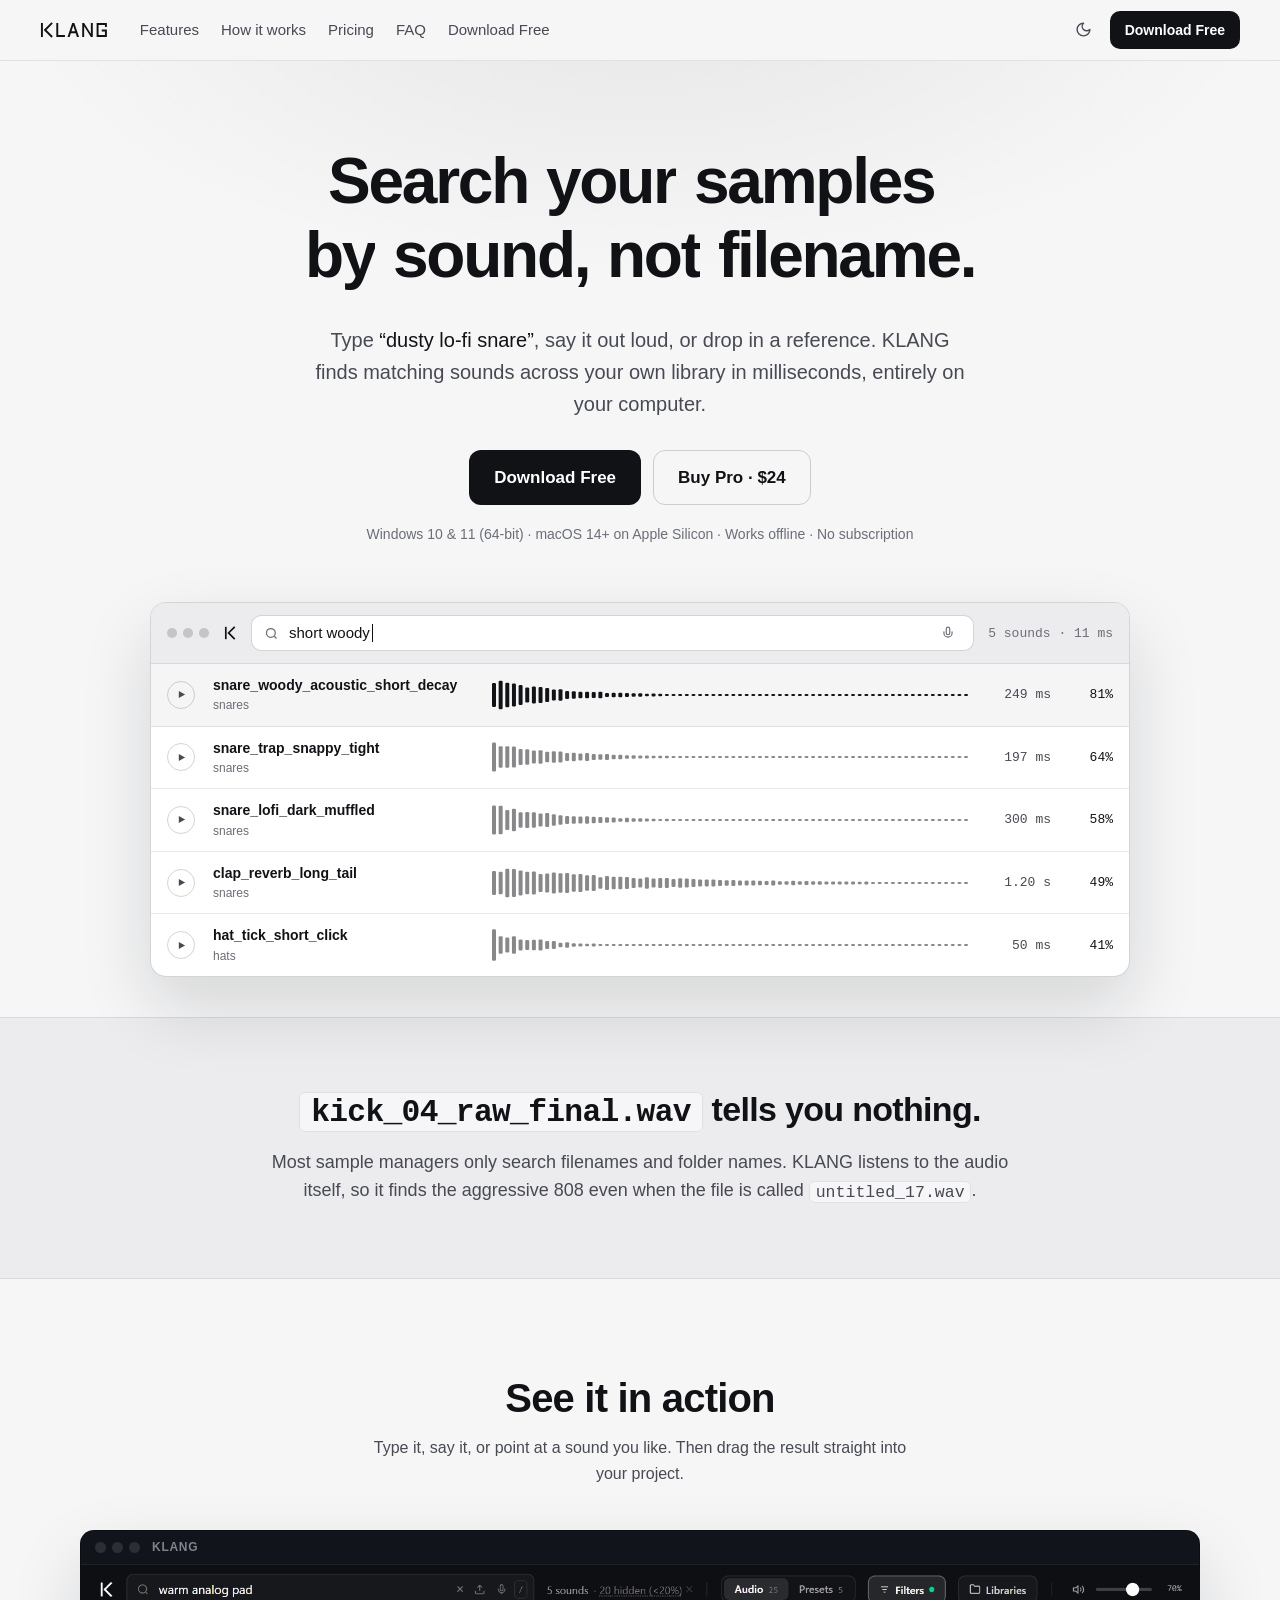
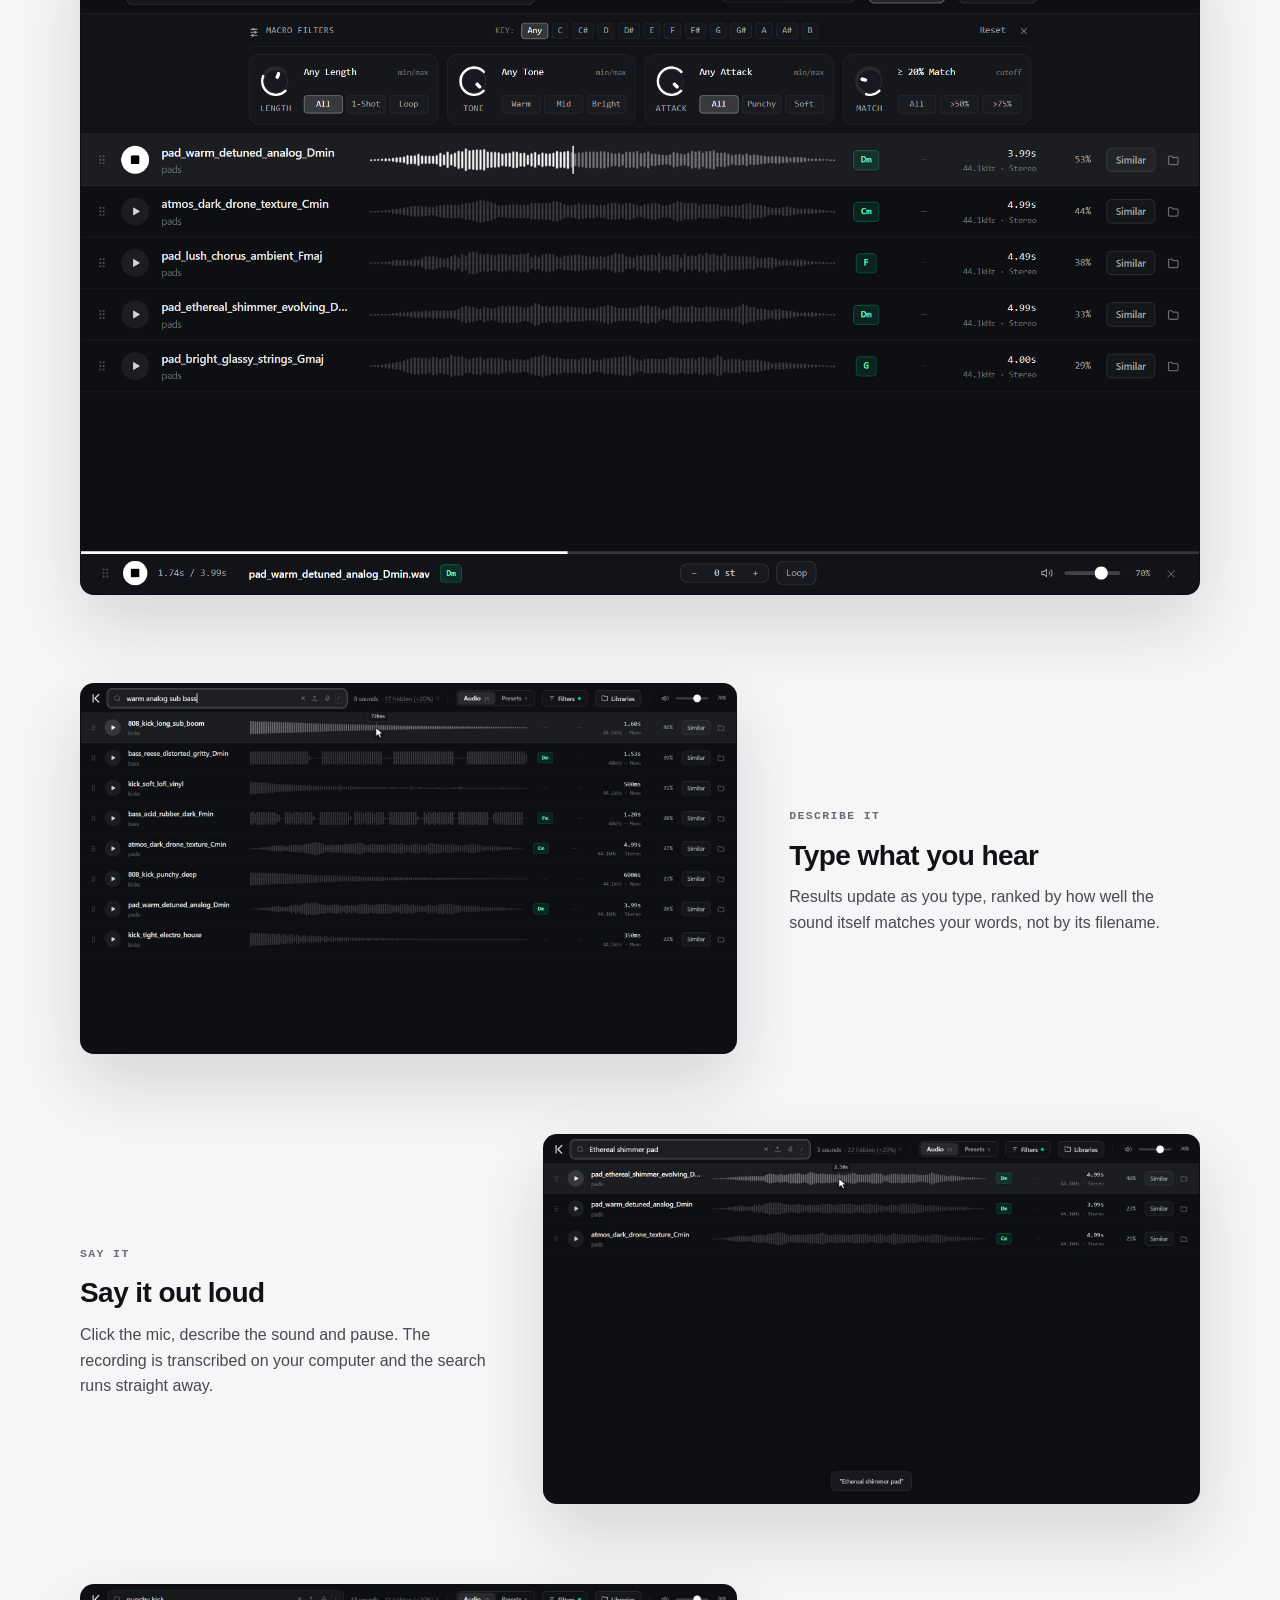
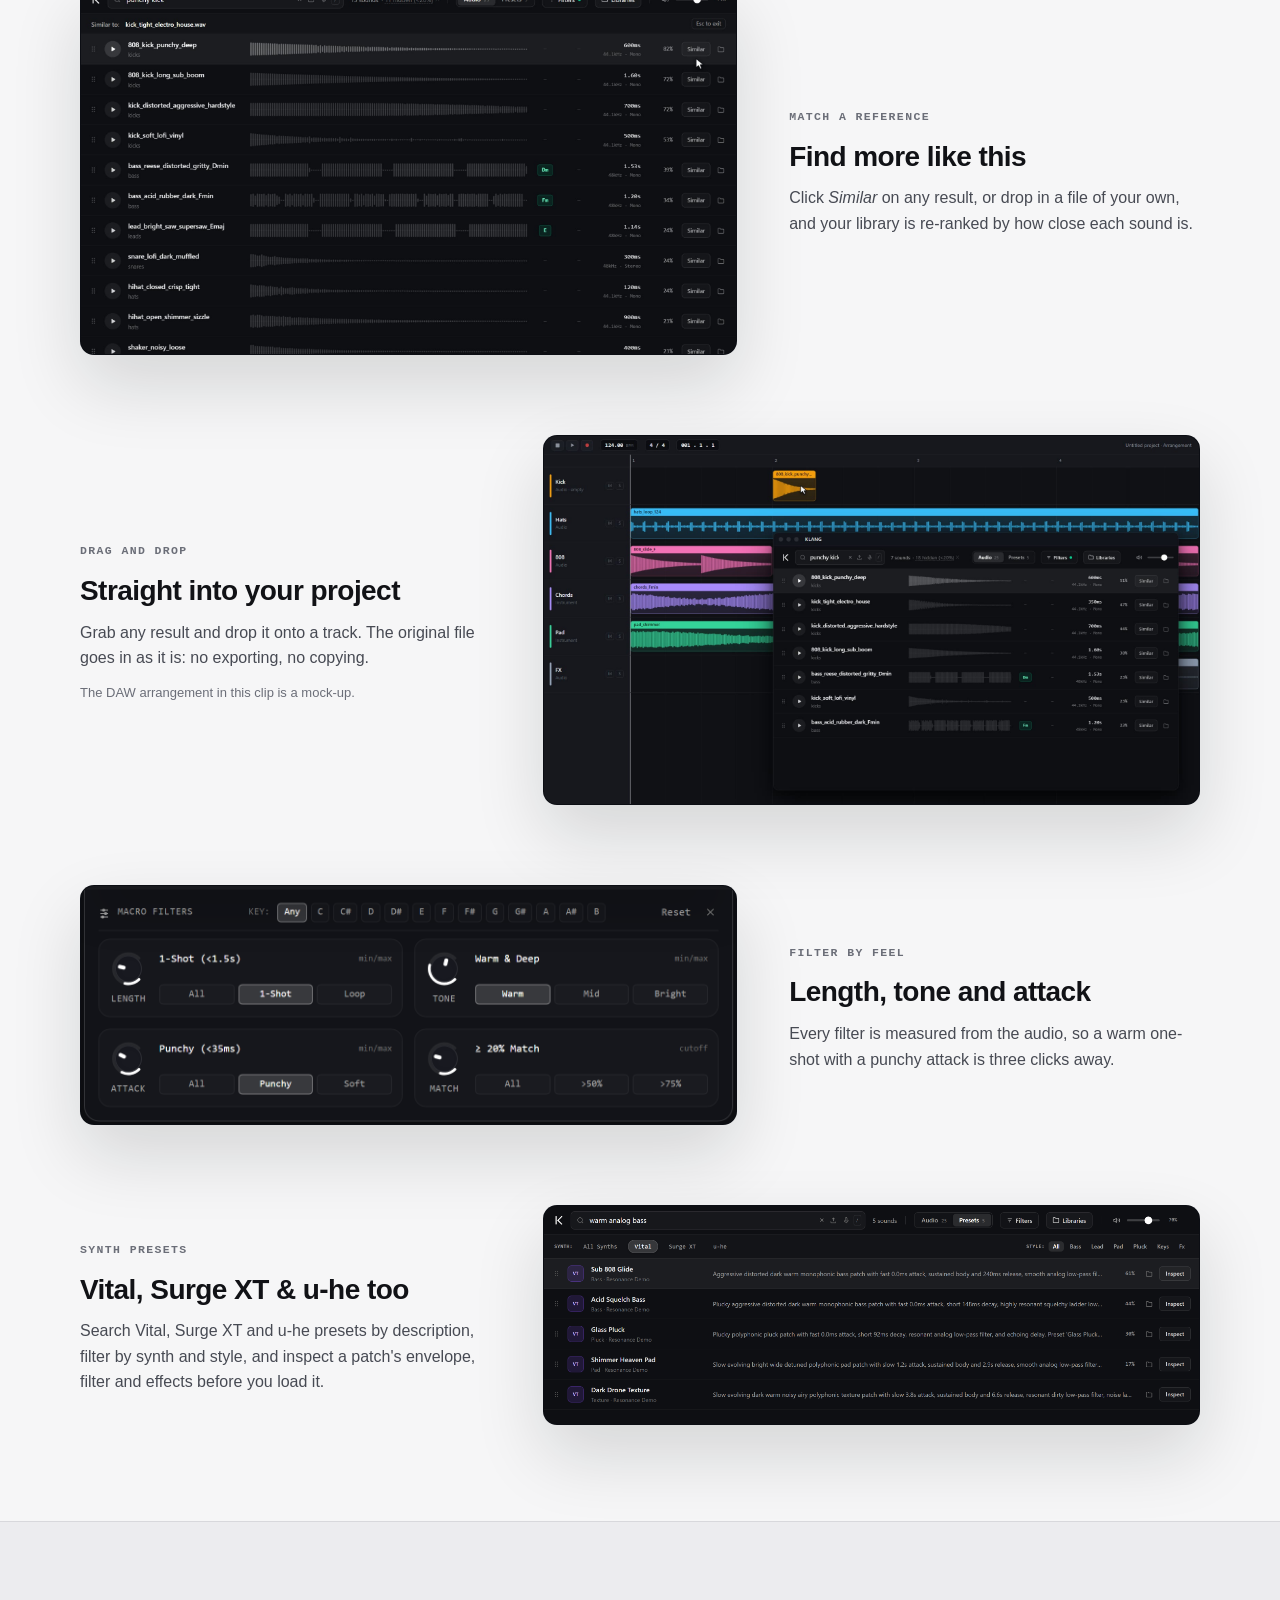
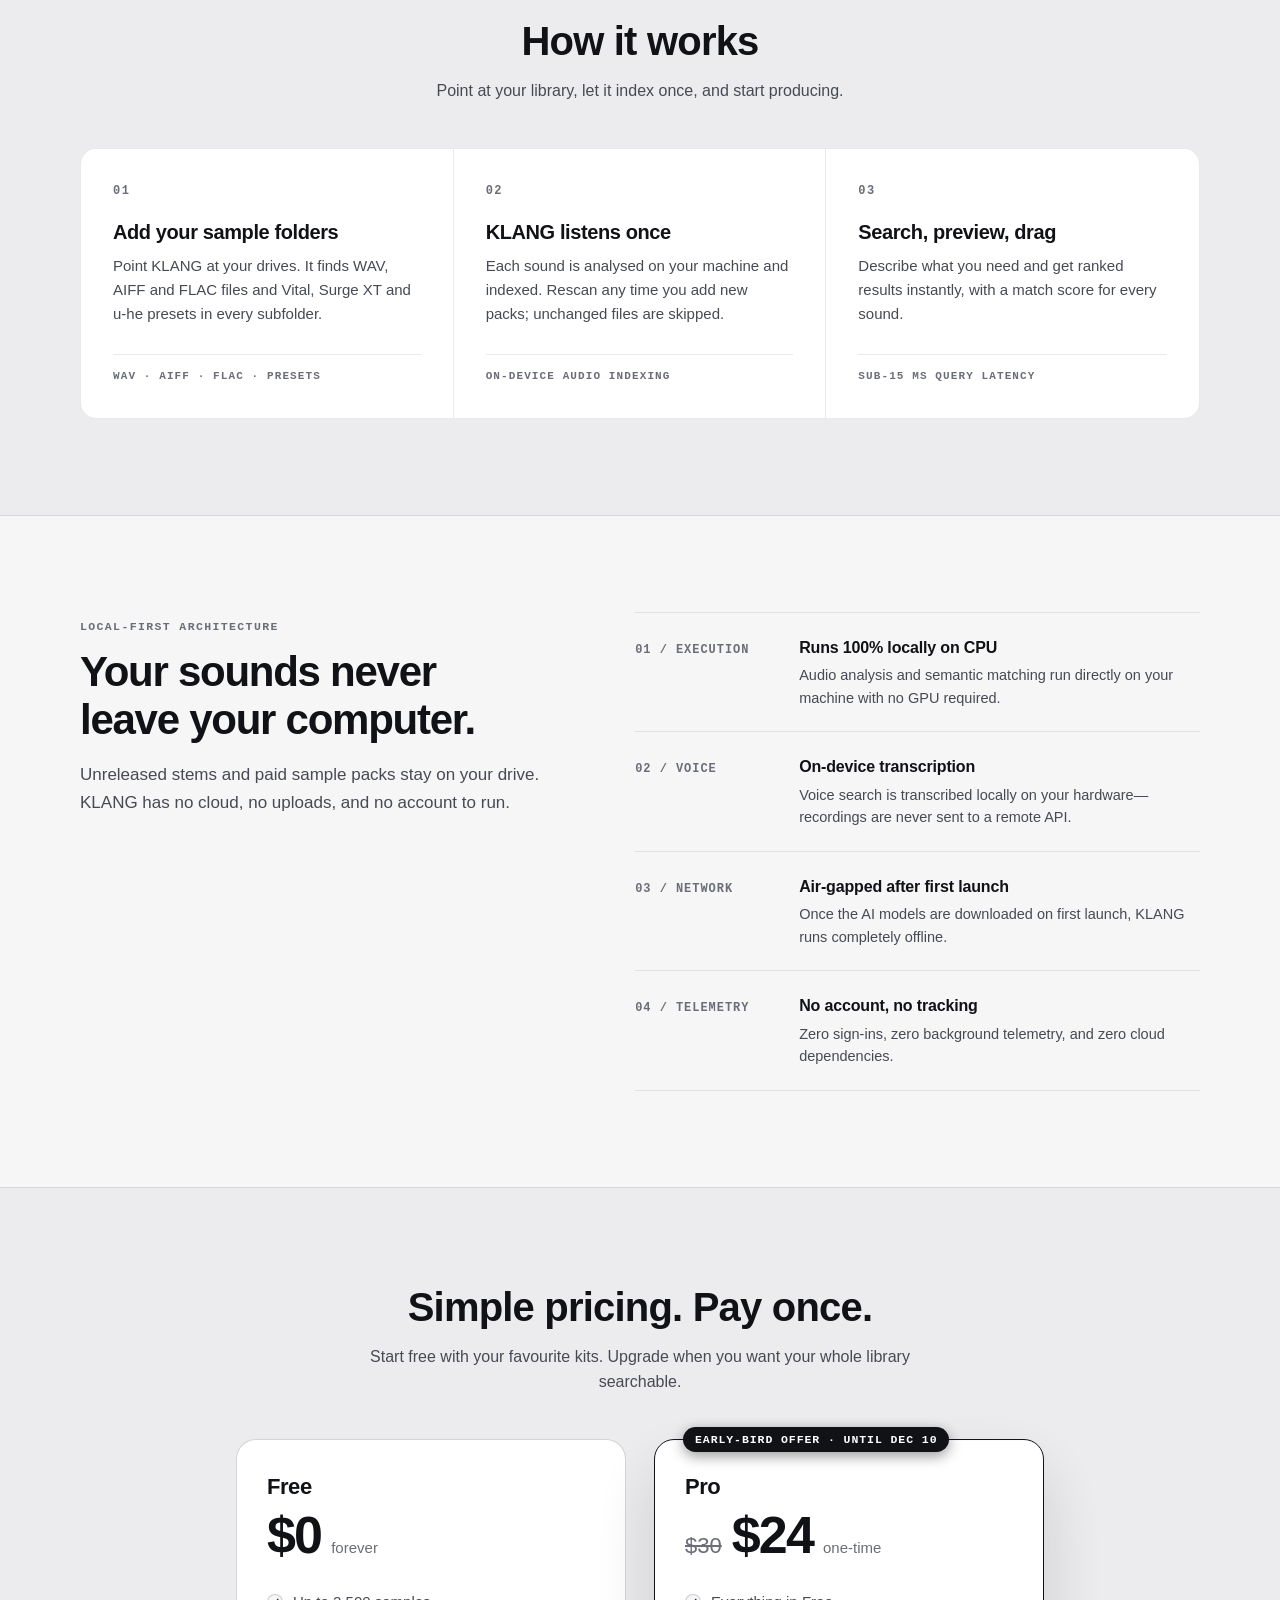
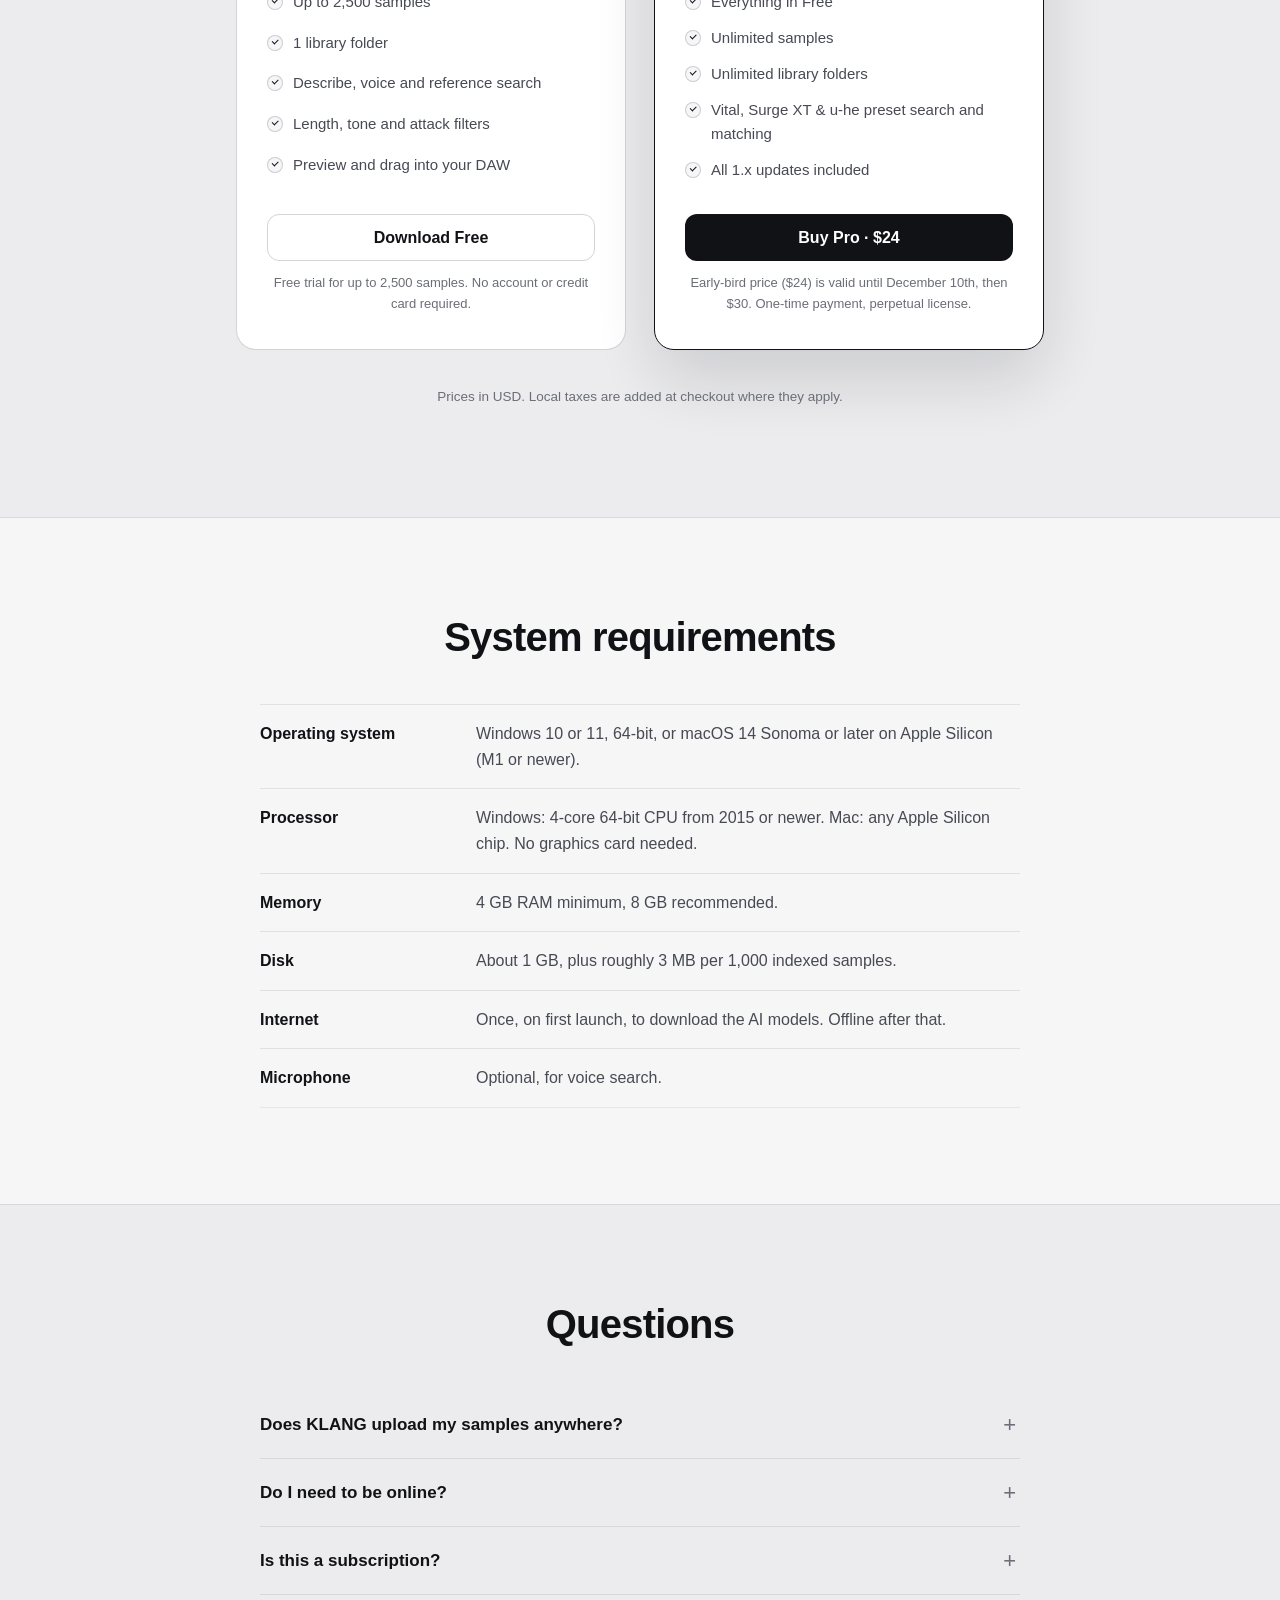
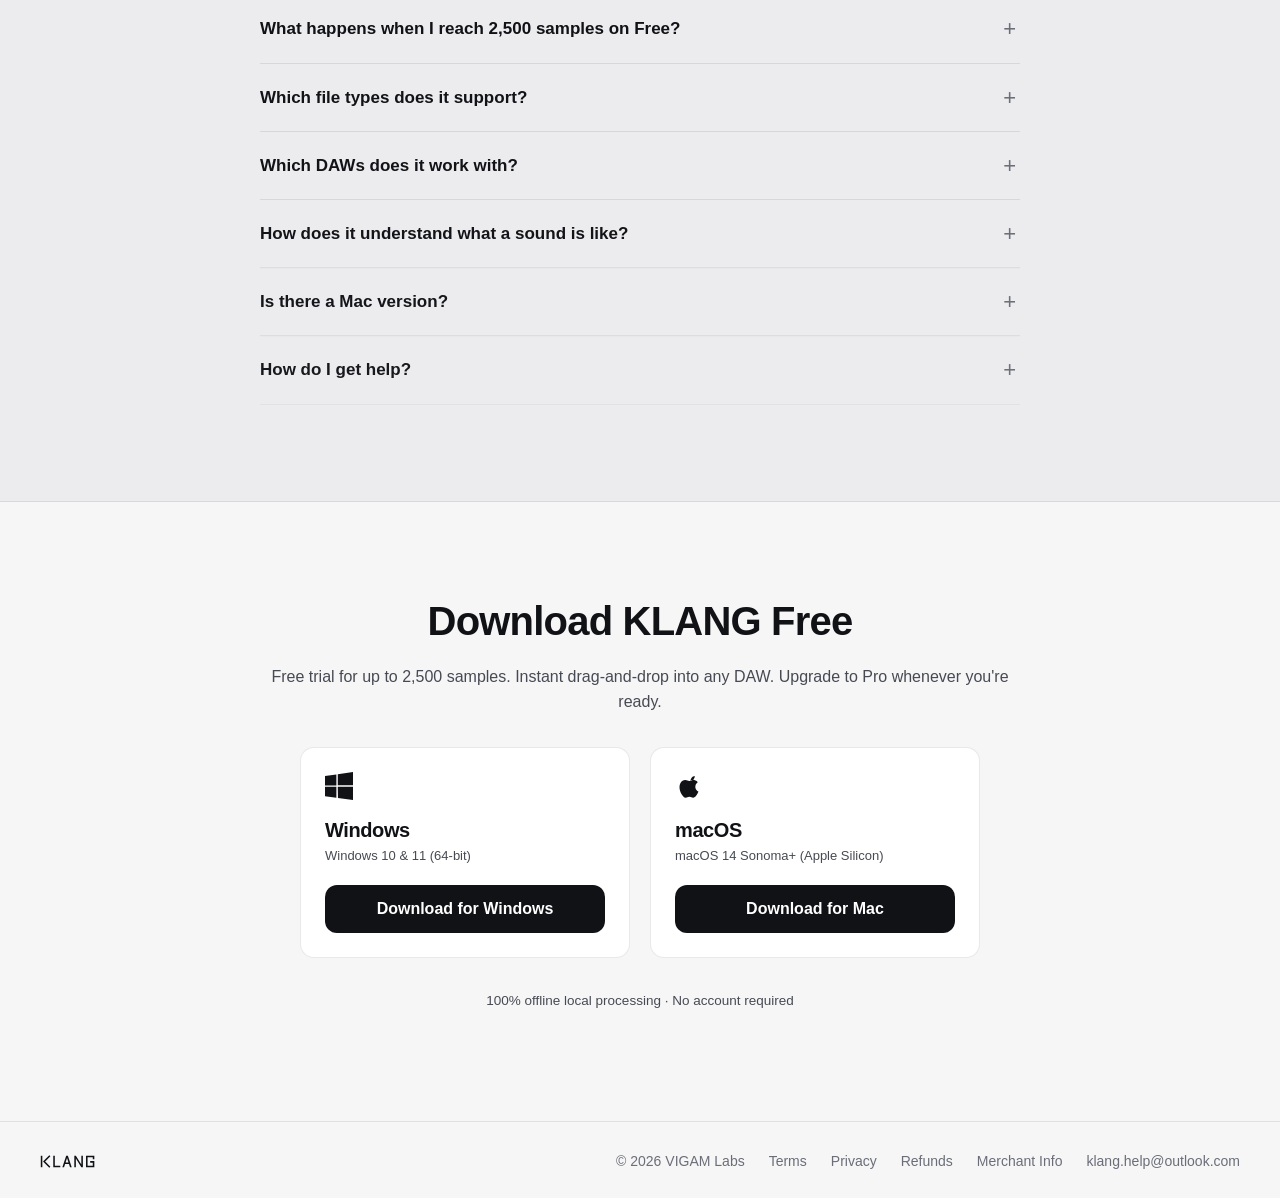
==== index.html @ 519ad306 "Clean up download UI: monochrome styling, equal platform cards, remove installer/version labels" ====
<!doctype html>
<html lang="en" data-theme="dark">
  <head>
    <meta charset="utf-8" />
    <meta name="viewport" content="width=device-width, initial-scale=1" />
    <title>KLANG · Search your samples by sound, not filename</title>
    <meta
      name="description"
      content="KLANG finds sounds in your own sample library from a description, your voice, or a reference file. Runs offline on your computer. Free up to 2,500 samples."
    />
    <meta name="color-scheme" content="dark light" />
    <meta name="theme-color" content="#0e0f11" />
    <link rel="icon" type="image/svg+xml" href="favicon.svg" />

    <meta property="og:type" content="website" />
    <meta property="og:title" content="KLANG · Search your samples by sound, not filename" />
    <meta property="og:description" content="Describe it, say it, or drop in a reference. KLANG finds it in your own library, offline." />
    <meta property="og:image" content="og-image.png" />
    <meta name="twitter:card" content="summary_large_image" />

    <script>
      // Apply the saved theme before first paint (no flash).
      try {
        const t = localStorage.getItem("klang_site_theme");
        if (t === "light" || t === "dark") document.documentElement.dataset.theme = t;
        else if (matchMedia("(prefers-color-scheme: light)").matches) document.documentElement.dataset.theme = "light";
      } catch (e) {}
    </script>
    <link rel="stylesheet" href="styles.css?v=9" />
    <script src="config.js" defer></script>
    <script src="site.js?v=5" defer></script>
    <script src="gsap.min.js" defer></script>
    <script src="ScrollTrigger.min.js" defer></script>
    <script src="animations.js?v=9" defer></script>

    <!-- Vercel Web Analytics -->
    <script>
      window.va = window.va || function () { (window.vaq = window.vaq || []).push(arguments); };
    </script>
    <script defer src="/_vercel/insights/script.js"></script>
  </head>
  <body>
    <a class="skip" href="#main">Skip to content</a>

    <header class="nav">
      <div class="nav-inner">
        <a class="brand" href="#top" aria-label="KLANG">
          <svg class="wordmark" viewBox="40 28 848 200" aria-hidden="true">
            <!-- K -->
            <rect x="52" y="40" width="24" height="176" fill="currentColor" />
            <polyline points="191.5,39.5 103.5,127.5 191.5,215.5" fill="none" stroke="currentColor" stroke-width="24" />
            <!-- L -->
            <polygon points="244,40 268,40 268,192 352,192 352,216 244,216" fill="currentColor" />
            <!-- A -->
            <path d="M384 216 L443 40 H469 L528 216 H502 L456 76 L410 216 Z M416 144 H496 V168 H416 Z" fill="currentColor" />
            <!-- N -->
            <polygon points="568,216 568,40 592,40 676,174 676,40 700,40 700,216 676,216 592,82 592,216" fill="currentColor" />
            <!-- G -->
            <polygon points="876,92 852,92 852,64 772,64 772,192 852,192 852,146 812,146 812,122 876,122 876,216 748,216 748,40 876,40" fill="currentColor" />
          </svg>
          <span class="sr-only">KLANG</span>
        </a>
        <nav class="nav-links" aria-label="Main">
          <a href="#features">Features</a>
          <a href="#how-it-works">How it works</a>
          <a href="#pricing">Pricing</a>
          <a href="#faq">FAQ</a>
          <a href="#download" data-nav-download>Download Free</a>
        </nav>
        <div class="nav-actions">
          <button class="icon-btn" id="theme-toggle" type="button" aria-label="Switch theme">
            <svg class="i-sun" viewBox="0 0 24 24" aria-hidden="true"><circle cx="12" cy="12" r="4" /><path d="M12 2v2M12 20v2M4.9 4.9l1.4 1.4M17.7 17.7l1.4 1.4M2 12h2M20 12h2M6.3 17.7l-1.4 1.4M19.1 4.9l-1.4 1.4" /></svg>
            <svg class="i-moon" viewBox="0 0 24 24" aria-hidden="true"><path d="M12 3a6 6 0 0 0 9 9 9 9 0 1 1-9-9Z" /></svg>
          </button>
          <a class="btn btn-primary btn-sm" data-cta="download" href="#download">Download Free</a>
        </div>
      </div>
    </header>

    <main id="main">
      <!-- Hero -->
      <section class="hero" id="top">
        <div class="wrap hero-inner">
          <h1>Search your samples by sound, not&nbsp;filename.</h1>
          <p class="lede">
            Type <q>dusty lo-fi snare</q>, say it out loud, or drop in a reference. KLANG finds matching sounds
            across your own library in milliseconds, entirely on your computer.
          </p>
          <div class="hero-ctas">
            <a class="btn btn-primary btn-lg" data-cta="download" href="#download">Download Free</a>
            <a class="btn btn-ghost btn-lg" data-cta="buy" href="https://checkout.dodopayments.com/buy/pdt_0NrZo1BgJYwzKRTZQcgQb?quantity=1&redirect_url=https%3A%2F%2Fklang.vigamai.com%2Fdownload.html">Buy Pro · $24</a>
          </div>
          <p class="hero-note" id="hero-note">Windows 10 &amp; 11 (64-bit) · macOS 14+ on Apple Silicon · Works offline · No subscription</p>
        </div>

        <!-- Product demo (an animated recreation of the real app UI) -->
        <div class="wrap">
          <figure class="demo" aria-label="KLANG app demo: searching a sample library by description">
            <div class="demo-bar">
              <span class="dots" aria-hidden="true"><i></i><i></i><i></i></span>
              <svg class="logo logo-sm" viewBox="40 28 168 200" aria-hidden="true">
                <rect x="52" y="40" width="24" height="176" fill="currentColor" />
                <polyline points="191.5,39.5 103.5,127.5 191.5,215.5" fill="none" stroke="currentColor" stroke-width="24" />
              </svg>
              <div class="demo-search">
                <svg viewBox="0 0 24 24" aria-hidden="true"><circle cx="11" cy="11" r="7" /><path d="m20 20-3.5-3.5" /></svg>
                <span id="demo-query" class="demo-query">short woody acoustic snare</span><span class="caret" aria-hidden="true"></span>
                <span class="demo-mic" id="demo-mic" aria-hidden="true">
                  <svg viewBox="0 0 24 24"><path d="M12 2a3 3 0 0 0-3 3v7a3 3 0 0 0 6 0V5a3 3 0 0 0-3-3Z" /><path d="M19 10v2a7 7 0 0 1-14 0v-2" /></svg>
                </span>
              </div>
              <span class="demo-count" id="demo-count">5 sounds · 11 ms</span>
            </div>
            <ol class="demo-rows" id="demo-rows" aria-live="polite"></ol>
          </figure>
        </div>
      </section>

      <!-- Problem -->
      <section class="band">
        <div class="wrap narrow center">
          <h2><code>kick_04_raw_final.wav</code> tells you nothing.</h2>
          <p>
            Most sample managers only search filenames and folder names. KLANG listens to the audio itself, so it
            finds the aggressive 808 even when the file is called <code>untitled_17.wav</code>.
          </p>
        </div>
      </section>

      <!-- Features: real captures of the app, made with tools/capture-assets -->
      <section class="section" id="features">
        <div class="wrap">
          <div class="section-head center">
            <h2 class="section-title">See it in action</h2>
            <p class="section-sub">Type it, say it, or point at a sound you like. Then drag the result straight into your project.</p>
          </div>

          <figure class="app-shot">
            <div class="app-shot-bar" aria-hidden="true"><span class="app-shot-dots"><i></i><i></i><i></i></span>KLANG</div>
            <img
              src="media/klang-main-hero-1080p.png"
              srcset="media/klang-main-hero-1080p.png 1920w, media/klang-main-hero-1440p.png 2560w"
              sizes="(max-width: 1152px) calc(100vw - 32px), 1120px"
              width="1920"
              height="1080"
              loading="lazy"
              decoding="async"
              alt="The KLANG app: results for “warm analog pad” with waveforms, key badges and match scores, the macro filter panel open, and a pad playing in the bottom player."
            />
          </figure>

          <div class="showcase">
            <article class="showcase-item">
              <div class="showcase-media">
                <video data-loop src="media/klang-text-search-loop.mp4" poster="media/klang-text-search-loop.jpg" width="1920" height="1080" autoplay loop muted playsinline preload="metadata" aria-label="Typing “warm analog sub bass” into KLANG while the results update live"></video>
              </div>
              <div class="showcase-copy">
                <span class="showcase-kicker">Describe it</span>
                <h3>Type what you hear</h3>
                <p>Results update as you type, ranked by how well the sound itself matches your words, not by its filename.</p>
              </div>
            </article>

            <article class="showcase-item">
              <div class="showcase-media">
                <video data-loop src="media/klang-voice-search-loop.mp4" poster="media/klang-voice-search-loop.jpg" width="1920" height="1080" autoplay loop muted playsinline preload="metadata" aria-label="Clicking the microphone, saying “ethereal shimmer pad”, and getting the matching pad as the top result"></video>
              </div>
              <div class="showcase-copy">
                <span class="showcase-kicker">Say it</span>
                <h3>Say it out loud</h3>
                <p>Click the mic, describe the sound and pause. The recording is transcribed on your computer and the search runs straight away.</p>
              </div>
            </article>

            <article class="showcase-item">
              <div class="showcase-media">
                <video data-loop src="media/klang-audio-match.mp4" poster="media/klang-audio-match.jpg" width="1920" height="1080" autoplay loop muted playsinline preload="metadata" aria-label="Clicking Similar on a kick sample and getting the closest-sounding kicks in the library"></video>
              </div>
              <div class="showcase-copy">
                <span class="showcase-kicker">Match a reference</span>
                <h3>Find more like this</h3>
                <p>Click <em>Similar</em> on any result, or drop in a file of your own, and your library is re-ranked by how close each sound is.</p>
              </div>
            </article>

            <article class="showcase-item">
              <div class="showcase-media">
                <video data-loop src="media/klang-daw-drag-drop.mp4" poster="media/klang-daw-drag-drop.jpg" width="1920" height="1080" autoplay loop muted playsinline preload="metadata" aria-label="Dragging a kick from the KLANG window onto an empty track in a DAW arrangement"></video>
              </div>
              <div class="showcase-copy">
                <span class="showcase-kicker">Drag and drop</span>
                <h3>Straight into your project</h3>
                <p>Grab any result and drop it onto a track. The original file goes in as it is: no exporting, no copying.</p>
                <p class="showcase-note">The DAW arrangement in this clip is a mock-up.</p>
              </div>
            </article>

            <article class="showcase-item">
              <div class="showcase-media">
                <img src="media/klang-acoustic-sliders.png" width="1356" height="492" loading="lazy" decoding="async" alt="KLANG's macro filters set to a 1-shot length, warm tone and punchy attack, with musical key and match cutoff controls" />
              </div>
              <div class="showcase-copy">
                <span class="showcase-kicker">Filter by feel</span>
                <h3>Length, tone and attack</h3>
                <p>Every filter is measured from the audio, so a warm one-shot with a punchy attack is three clicks away.</p>
              </div>
            </article>

            <article class="showcase-item">
              <div class="showcase-media">
                <img src="media/klang-vital-presets.png" width="2560" height="852" loading="lazy" decoding="async" alt="Synth presets matching “warm analog bass”, filtered to Vital, Surge XT and u-he, each with a description and match score" />
              </div>
              <div class="showcase-copy">
                <span class="showcase-kicker">Synth presets</span>
                <h3>Vital, Surge XT &amp; u-he too</h3>
                <p>Search Vital, Surge XT and u-he presets by description, filter by synth and style, and inspect a patch's envelope, filter and effects before you load it.</p>
              </div>
            </article>
          </div>
        </div>
      </section>

      <section class="section section-alt" id="how-it-works">
        <div class="wrap">
          <div class="section-head center">
            <h2 class="section-title">How it works</h2>
            <p class="section-sub">Point at your library, let it index once, and start producing.</p>
          </div>
          <ol class="steps">
            <li>
              <span class="step-n">01</span>
              <h3>Add your sample folders</h3>
              <p>Point KLANG at your drives. It finds WAV, AIFF and FLAC files and Vital, Surge XT and u-he presets in every subfolder.</p>
              <div class="step-meta">WAV · AIFF · FLAC · PRESETS</div>
            </li>
            <li>
              <span class="step-n">02</span>
              <h3>KLANG listens once</h3>
              <p>Each sound is analysed on your machine and indexed. Rescan any time you add new packs; unchanged files are skipped.</p>
              <div class="step-meta">ON-DEVICE AUDIO INDEXING</div>
            </li>
            <li>
              <span class="step-n">03</span>
              <h3>Search, preview, drag</h3>
              <p>Describe what you need and get ranked results instantly, with a match score for every sound.</p>
              <div class="step-meta">SUB-15 MS QUERY LATENCY</div>
            </li>
          </ol>
        </div>
      </section>

      <!-- Privacy -->
      <section class="section" id="privacy">
        <div class="wrap privacy">
          <div class="privacy-copy">
            <span class="kicker">Local-first architecture</span>
            <h2>Your sounds never leave your computer.</h2>
            <p class="privacy-lede">Unreleased stems and paid sample packs stay on your drive. KLANG has no cloud, no uploads, and no account to run.</p>
          </div>
          <dl class="privacy-specs">
            <div>
              <dt>01 / Execution</dt>
              <dd>
                <strong>Runs 100% locally on CPU</strong>
                <span>Audio analysis and semantic matching run directly on your machine with no GPU required.</span>
              </dd>
            </div>
            <div>
              <dt>02 / Voice</dt>
              <dd>
                <strong>On-device transcription</strong>
                <span>Voice search is transcribed locally on your hardware—recordings are never sent to a remote API.</span>
              </dd>
            </div>
            <div>
              <dt>03 / Network</dt>
              <dd>
                <strong>Air-gapped after first launch</strong>
                <span>Once the AI models are downloaded on first launch, KLANG runs completely offline.</span>
              </dd>
            </div>
            <div>
              <dt>04 / Telemetry</dt>
              <dd>
                <strong>No account, no tracking</strong>
                <span>Zero sign-ins, zero background telemetry, and zero cloud dependencies.</span>
              </dd>
            </div>
          </dl>
        </div>
      </section>

      <!-- Pricing -->
      <section class="section section-alt" id="pricing">
        <div class="wrap">
          <div class="section-head center">
            <h2 class="section-title">Simple pricing. Pay once.</h2>
            <p class="section-sub">Start free with your favourite kits. Upgrade when you want your whole library searchable.</p>
          </div>

          <div class="pricing">
            <article class="plan">
              <div class="plan-head">
                <h3>Free</h3>
                <p class="price"><span class="amount" data-price="free">$0</span><span class="per">forever</span></p>
              </div>
              <ul class="checks">
                <li>Up to <span data-free-limit>2,500</span> samples</li>
                <li>1 library folder</li>
                <li>Describe, voice and reference search</li>
                <li>Length, tone and attack filters</li>
                <li>Preview and drag into your DAW</li>
              </ul>
              <div class="plan-footer">
                <a class="btn btn-ghost btn-block" data-cta="download" href="#download">Download Free</a>
                <p class="plan-note">Free trial for up to 2,500 samples. No account or credit card required.</p>
              </div>
            </article>

            <article class="plan plan-pro">
              <div class="plan-badge-wrap">
                <p class="plan-badge" data-early-badge>Early-bird offer · Until Dec 10</p>
              </div>
              <div class="plan-head">
                <h3>Pro</h3>
                <p class="price">
                  <s class="was" data-price="pro-was">$30</s>
                  <span class="amount" data-price="pro">$24</span><span class="per">one-time</span>
                </p>
              </div>
              <ul class="checks">
                <li>Everything in Free</li>
                <li>Unlimited samples</li>
                <li>Unlimited library folders</li>
                <li>Vital, Surge XT &amp; u-he preset search and matching</li>
                <li>All 1.x updates included</li>
              </ul>
              <div class="plan-footer">
                <a class="btn btn-primary btn-block" data-cta="buy" href="https://checkout.dodopayments.com/buy/pdt_0NrZo1BgJYwzKRTZQcgQb?quantity=1&redirect_url=https%3A%2F%2Fklang.vigamai.com%2Fdownload.html">Buy Pro · $24</a>
                <p class="plan-note">Early-bird price ($24) is valid until December 10th, then $30. One-time payment, perpetual license.</p>
              </div>
            </article>
          </div>
          <p class="fineprint">Prices in USD. Local taxes are added at checkout where they apply.</p>
        </div>
      </section>

      <section class="section">
        <div class="wrap narrow">
          <h2 class="section-title">System requirements</h2>
          <dl class="specs">
            <div><dt>Operating system</dt><dd>Windows 10 or 11, 64-bit, or macOS 14 Sonoma or later on Apple Silicon (M1 or newer).</dd></div>
            <div><dt>Processor</dt><dd>Windows: 4-core 64-bit CPU from 2015 or newer. Mac: any Apple Silicon chip. No graphics card needed.</dd></div>
            <div><dt>Memory</dt><dd>4 GB RAM minimum, 8 GB recommended.</dd></div>
            <div><dt>Disk</dt><dd>About 1 GB, plus roughly 3 MB per 1,000 indexed samples.</dd></div>
            <div><dt>Internet</dt><dd>Once, on first launch, to download the AI models. Offline after that.</dd></div>
            <div><dt>Microphone</dt><dd>Optional, for voice search.</dd></div>
          </dl>
        </div>
      </section>

      <!-- FAQ -->
      <section class="section section-alt" id="faq">
        <div class="wrap narrow">
          <h2 class="section-title">Questions</h2>
          <div class="faq">
            <details>
              <summary>Does KLANG upload my samples anywhere?</summary>
              <p>No. Analysis, search and voice transcription all run on your computer. Your audio files are never uploaded.</p>
            </details>
            <details>
              <summary>Do I need to be online?</summary>
              <p>Only once, the first time you launch KLANG, to download its AI models (about 430 MB). After that it works fully offline.</p>
            </details>
            <details>
              <summary>Is this a subscription?</summary>
              <p>No. Free is free forever, and Pro is a one-time payment that includes every 1.x update.</p>
            </details>
            <details>
              <summary>What happens when I reach <span data-free-limit>2,500</span> samples on Free?</summary>
              <p>Everything you've already indexed keeps working. To index more sounds or add more folders, upgrade to Pro.</p>
            </details>
            <details>
              <summary>Which file types does it support?</summary>
              <p>Your library: WAV, AIFF and FLAC samples, plus Vital, Surge XT and u-he presets. Reference files for "find similar": WAV, AIFF, FLAC, MP3 and OGG.</p>
            </details>
            <details>
              <summary>Which DAWs does it work with?</summary>
              <p>Any DAW that accepts audio files dragged in from a folder, including Ableton Live, FL Studio, Reaper, Cubase, Studio One and Bitwig.</p>
            </details>
            <details>
              <summary>How does it understand what a sound is like?</summary>
              <p>KLANG uses an AI model trained on pairs of sounds and text descriptions, so words and audio can be compared directly. It also measures each sound's length, brightness, attack and loudness, which power the filters.</p>
            </details>
            <details>
              <summary>Is there a Mac version?</summary>
              <p>Yes. KLANG runs on Macs with Apple Silicon (M1 or newer) and macOS 14 Sonoma or later. Intel Macs aren't supported.</p>
            </details>
            <details data-contact-faq hidden>
              <summary>How do I get help?</summary>
              <p>Email us at <a data-contact-link href="#"></a>.</p>
            </details>
          </div>
        </div>
      </section>

      <!-- Download Section -->
      <section class="section" id="download">
        <div class="wrap narrow center">
          <div data-mode="download">
            <h2>Download KLANG Free</h2>
            <p>Free trial for up to <span data-free-limit>2,500</span> samples. Instant drag-and-drop into any DAW. Upgrade to Pro whenever you're ready.</p>

            <div class="download-platforms">
              <!-- Windows Platform Card -->
              <div class="platform-card" id="card-windows">
                <div class="platform-icon" aria-hidden="true">
                  <svg viewBox="0 0 24 24" width="28" height="28" fill="currentColor">
                    <path d="M0 3.449L9.75 2.1v9.451H0m10.949-9.602L24 0v11.4H10.949M0 12.6h9.75v9.451L0 20.699M10.949 12.6H24V24l-12.902-1.799"/>
                  </svg>
                </div>
                <div class="platform-info">
                  <h3>Windows</h3>
                  <p class="platform-spec">Windows 10 &amp; 11 (64-bit)</p>
                </div>
                <a class="btn btn-primary btn-block" id="btn-dl-win" href="https://github.com/VIGAM-STUDIOS/klang-website/releases/latest/download/KLANG-Windows-x64-setup.exe">
                  Download for Windows
                </a>
              </div>

              <!-- macOS Platform Card -->
              <div class="platform-card" id="card-mac">
                <div class="platform-icon" aria-hidden="true">
                  <svg viewBox="0 0 24 24" width="28" height="28" fill="currentColor">
                    <path d="M18.71 19.5c-.83 1.24-1.71 2.45-3.05 2.47-1.34.03-1.77-.79-3.29-.79-1.53 0-2 .77-3.27.82-1.31.05-2.3-1.32-3.14-2.53C4.25 17 2.94 12.45 4.7 9.39c.87-1.52 2.43-2.48 4.12-2.51 1.28-.02 2.5.87 3.29.87.78 0 2.26-1.07 3.81-.91.65.03 2.47.26 3.64 1.98-.09.06-2.17 1.28-2.15 3.81.03 3.02 2.65 4.03 2.68 4.04-.03.07-.42 1.44-1.38 2.83M15.97 6.37c.62-.75 1.04-1.8 0.92-2.85-.9.04-1.98.6-2.61 1.34-.55.63-1.03 1.66-.9 2.68 1 .08 2.01-.5 2.59-1.17z"/>
                  </svg>
                </div>
                <div class="platform-info">
                  <h3>macOS</h3>
                  <p class="platform-spec">macOS 14 Sonoma+ (Apple Silicon)</p>
                </div>
                <a class="btn btn-primary btn-block" id="btn-dl-mac" href="https://github.com/VIGAM-STUDIOS/klang-website/releases/latest/download/KLANG-macOS-arm64.dmg">
                  Download for Mac
                </a>
              </div>
            </div>

            <p class="fineprint">100% offline local processing · No account required</p>
          </div>
        </div>
      </section>
    </main>

    <footer class="footer">
      <div class="footer-inner">
        <span class="brand brand-sm" aria-label="KLANG">
          <svg class="wordmark" viewBox="40 28 848 200" aria-hidden="true">
            <!-- K -->
            <rect x="52" y="40" width="24" height="176" fill="currentColor" />
            <polyline points="191.5,39.5 103.5,127.5 191.5,215.5" fill="none" stroke="currentColor" stroke-width="24" />
            <!-- L -->
            <polygon points="244,40 268,40 268,192 352,192 352,216 244,216" fill="currentColor" />
            <!-- A -->
            <path d="M384 216 L443 40 H469 L528 216 H502 L456 76 L410 216 Z M416 144 H496 V168 H416 Z" fill="currentColor" />
            <!-- N -->
            <polygon points="568,216 568,40 592,40 676,174 676,40 700,40 700,216 676,216 592,82 592,216" fill="currentColor" />
            <!-- G -->
            <polygon points="876,92 852,92 852,64 772,64 772,192 852,192 852,146 812,146 812,122 876,122 876,216 748,216 748,40 876,40" fill="currentColor" />
          </svg>
          <span class="sr-only">KLANG</span>
        </span>
        <div class="footer-meta">
          <span>© <span id="year">2026</span> VIGAM Labs</span>
          <a href="legal.html#terms">Terms</a>
          <a href="legal.html#privacy">Privacy</a>
          <a href="legal.html#refunds">Refunds</a>
          <a href="legal.html#merchant">Merchant Info</a>
          <a data-contact-link href="#" hidden></a>
        </div>
      </div>
    </footer>
  </body>
</html>
---- styles.css ----
/* KLANG website. Tokens mirror the desktop app's look. */
:root,
:root[data-theme="dark"] {
  color-scheme: dark;
  --bg: #0e0f11;
  --bg-alt: #121318;
  --surface: #16171d;
  --surface-2: #1b1c23;
  --line: rgba(255, 255, 255, 0.08);
  --line-strong: rgba(255, 255, 255, 0.16);
  --ink: #f4f5f7;
  --ink-2: #b7bac3;
  --ink-3: #80838d;
  --accent: #ffffff;
  --accent-ink: #0e0f11;
  --good: #34d399;
  --bad: #f87171;
  --wave: rgba(255, 255, 255, 0.55);
  --shadow: 0 30px 80px rgba(0, 0, 0, 0.55);
}

:root[data-theme="light"] {
  color-scheme: light;
  --bg: #f6f6f7;
  --bg-alt: #ececef;
  --surface: #ffffff;
  --surface-2: #f6f6f8;
  --line: rgba(17, 18, 22, 0.09);
  --line-strong: rgba(17, 18, 22, 0.18);
  --ink: #111216;
  --ink-2: #474a53;
  --ink-3: #6b6e78;
  --accent: #111216;
  --accent-ink: #ffffff;
  --good: #047857;
  --bad: #dc2626;
  --wave: rgba(17, 18, 22, 0.5);
  --shadow: 0 30px 70px rgba(17, 18, 22, 0.14);
}

*,
*::before,
*::after {
  box-sizing: border-box;
}

html {
  scroll-behavior: smooth;
  scroll-padding-top: 72px;
}

body {
  margin: 0;
  background: var(--bg);
  color: var(--ink);
  font: 16px/1.6 -apple-system, BlinkMacSystemFont, "Segoe UI", Roboto, Helvetica, Arial, sans-serif;
  -webkit-font-smoothing: antialiased;
}

/* Motion preferences: animation toggle configurable via animations.js */
@media (prefers-reduced-motion: reduce) {
  html {
    scroll-behavior: auto;
  }
}

a {
  color: inherit;
}

code {
  font-family: ui-monospace, "SF Mono", Menlo, Consolas, monospace;
  font-size: 0.92em;
  background: var(--surface-2);
  border: 1px solid var(--line);
  border-radius: 6px;
  padding: 0.05em 0.35em;
}

q {
  quotes: "“" "”";
  color: var(--ink);
  font-style: normal;
}

h1,
h2,
h3 {
  line-height: 1.15;
  letter-spacing: -0.02em;
  margin: 0 0 0.5em;
  text-wrap: balance;
}

p {
  margin: 0 0 1em;
}

.wrap {
  width: min(1120px, 100% - 32px);
  margin-inline: auto;
}
.narrow {
  width: min(760px, 100% - 32px);
}
.center {
  text-align: center;
}

.sr-only {
  position: absolute;
  width: 1px;
  height: 1px;
  overflow: hidden;
  clip: rect(0 0 0 0);
  white-space: nowrap;
}

.skip {
  position: absolute;
  left: -9999px;
  top: 8px;
  z-index: 100;
  background: var(--accent);
  color: var(--accent-ink);
  padding: 8px 12px;
  border-radius: 8px;
}
.skip:focus {
  left: 8px;
}

:focus-visible {
  outline: 2px solid var(--ink-2);
  outline-offset: 2px;
}

/* ---------------------------------------------------------------- Buttons */
.btn {
  display: inline-flex;
  align-items: center;
  justify-content: center;
  gap: 8px;
  border-radius: 12px;
  border: 1px solid transparent;
  font: inherit;
  font-weight: 600;
  text-decoration: none;
  cursor: pointer;
  padding: 10px 18px;
  transition: transform 0.12s ease, background 0.15s ease, border-color 0.15s ease, opacity 0.15s;
  white-space: nowrap;
}
.btn:active {
  transform: translateY(1px);
}
.btn:disabled {
  opacity: 0.55;
  cursor: progress;
}
.btn-primary {
  background: var(--accent);
  color: var(--accent-ink);
}
.btn-primary:hover {
  opacity: 0.88;
}
.btn-ghost {
  background: transparent;
  color: var(--ink);
  border-color: var(--line-strong);
}
.btn-ghost:hover {
  background: var(--surface-2);
}
.btn-sm {
  padding: 7px 14px;
  font-size: 14px;
  border-radius: 10px;
}
.btn-lg {
  padding: 13px 24px;
  font-size: 17px;
}
.btn-block {
  width: 100%;
}

.icon-btn {
  width: 36px;
  height: 36px;
  display: inline-grid;
  place-items: center;
  border-radius: 10px;
  border: 0;
  background: transparent;
  color: var(--ink-2);
  cursor: pointer;
}
.icon-btn:hover {
  background: var(--surface-2);
  color: var(--ink);
}
.icon-btn svg {
  width: 17px;
  height: 17px;
  fill: none;
  stroke: currentColor;
  stroke-width: 2;
  stroke-linecap: round;
  stroke-linejoin: round;
}
:root[data-theme="dark"] .i-moon,
:root[data-theme="light"] .i-sun {
  display: none;
}

/* ---------------------------------------------------------------- Nav */
.nav {
  position: sticky;
  top: 0;
  z-index: 50;
  background: color-mix(in srgb, var(--bg) 82%, transparent);
  backdrop-filter: saturate(160%) blur(14px);
  border-bottom: 1px solid var(--line);
  width: 100%;
}
.nav-inner {
  height: 60px;
  display: flex;
  align-items: center;
  gap: 24px;
  width: 100%;
  padding: 0 clamp(16px, 3.5vw, 40px);
}
.brand {
  display: inline-flex;
  align-items: center;
  text-decoration: none;
  line-height: 1;
}
.brand .wordmark {
  height: 16px;
  width: auto;
  display: block;
}
.nav-links {
  display: flex;
  gap: 22px;
  margin-left: 8px;
}
.nav-links a {
  color: var(--ink-2);
  text-decoration: none;
  font-size: 15px;
}
.nav-links a:hover {
  color: var(--ink);
}
.nav-actions {
  margin-left: auto;
  display: flex;
  align-items: center;
  gap: 8px;
}

/* ---------------------------------------------------------------- Hero */
.hero {
  padding: 84px 0 40px;
  background: radial-gradient(900px 420px at 50% -80px, color-mix(in srgb, var(--accent) 7%, transparent), transparent 70%);
}
.hero-inner {
  text-align: center;
  max-width: 860px;
}
.eyebrow {
  display: inline-block;
  font: 600 12px/1 ui-monospace, "SF Mono", Menlo, Consolas, monospace;
  letter-spacing: 0.14em;
  text-transform: uppercase;
  color: var(--ink-3);
  border: 1px solid var(--line-strong);
  border-radius: 999px;
  padding: 7px 12px;
  margin-bottom: 22px;
}
.hero h1 {
  font-size: clamp(36px, 6vw, 64px);
  font-weight: 850;
  letter-spacing: -0.035em;
}
.lede {
  font-size: clamp(17px, 2.1vw, 20px);
  color: var(--ink-2);
  max-width: 660px;
  margin: 0 auto 30px;
}
.hero-ctas {
  display: flex;
  gap: 12px;
  justify-content: center;
  flex-wrap: wrap;
}
.hero-note {
  margin-top: 18px;
  font-size: 14px;
  color: var(--ink-3);
}

/* ---------------------------------------------------------------- Demo */
.demo {
  margin: 56px auto 0;
  max-width: 980px;
  background: var(--surface);
  border: 1px solid var(--line-strong);
  border-radius: 16px;
  box-shadow: var(--shadow);
  overflow: hidden;
}
.demo-bar {
  display: flex;
  align-items: center;
  gap: 14px;
  padding: 12px 16px;
  border-bottom: 1px solid var(--line);
  background: var(--bg-alt);
}
.dots {
  display: flex;
  gap: 6px;
}
.dots i {
  width: 10px;
  height: 10px;
  border-radius: 50%;
  background: var(--line-strong);
}
.logo-sm {
  width: 14px;
  height: 14px;
  color: var(--ink);
}
.demo-search {
  flex: 1;
  display: flex;
  align-items: center;
  gap: 10px;
  min-width: 0;
  height: 36px;
  padding: 0 12px;
  border-radius: 10px;
  border: 1px solid var(--line-strong);
  background: var(--surface);
  font-size: 15px;
}
.demo-search > svg {
  width: 15px;
  height: 15px;
  fill: none;
  stroke: var(--ink-3);
  stroke-width: 2;
  flex: none;
}
.demo-query {
  white-space: nowrap;
  overflow: hidden;
  text-overflow: ellipsis;
}
.demo-query.placeholder {
  color: var(--ink-3);
}
.caret {
  width: 1.5px;
  height: 18px;
  background: var(--ink);
  margin-left: -8px;
  animation: blink 1s steps(1) infinite;
}
@keyframes blink {
  50% {
    opacity: 0;
  }
}
.demo-mic {
  margin-left: auto;
  width: 26px;
  height: 26px;
  border-radius: 8px;
  display: grid;
  place-items: center;
  color: var(--ink-3);
  flex: none;
}
.demo-mic svg {
  width: 14px;
  height: 14px;
  fill: none;
  stroke: currentColor;
  stroke-width: 2;
  stroke-linecap: round;
}
.demo-mic.live {
  color: var(--bad);
  background: color-mix(in srgb, var(--bad) 16%, transparent);
  animation: pulse 0.9s ease-in-out infinite;
}
@keyframes pulse {
  50% {
    opacity: 0.5;
  }
}
.demo-count {
  font: 13px ui-monospace, "SF Mono", Menlo, Consolas, monospace;
  color: var(--ink-3);
  white-space: nowrap;
}

.demo-rows {
  list-style: none;
  margin: 0;
  padding: 0;
  min-height: 300px;
  transition: opacity 0.18s ease;
}
.demo-rows.fading {
  opacity: 0.25;
}
.row {
  display: grid;
  grid-template-columns: 30px minmax(150px, 1.1fr) minmax(160px, 2fr) 64px 46px;
  align-items: center;
  gap: 16px;
  padding: 10px 16px;
  border-bottom: 1px solid var(--line);
  animation: rowIn 0.35s ease both;
  animation-delay: calc(var(--i) * 55ms);
}
.row:last-child {
  border-bottom: 0;
}
.row-top {
  background: color-mix(in srgb, var(--accent) 4%, transparent);
}
@keyframes rowIn {
  from {
    opacity: 0;
    transform: translateY(6px);
  }
}
.play {
  width: 28px;
  height: 28px;
  border-radius: 50%;
  border: 1px solid var(--line-strong);
  display: grid;
  place-items: center;
}
.play svg {
  width: 9px;
  height: 9px;
  fill: var(--ink-2);
}
.meta {
  display: flex;
  flex-direction: column;
  min-width: 0;
}
.name {
  font-size: 14px;
  font-weight: 600;
  white-space: nowrap;
  overflow: hidden;
  text-overflow: ellipsis;
}
.cat {
  font-size: 12px;
  color: var(--ink-3);
}
.wave {
  width: 100%;
  height: 32px;
  fill: var(--wave);
}
.row-top .wave {
  fill: var(--ink);
}
.dur,
.score {
  font: 13px ui-monospace, "SF Mono", Menlo, Consolas, monospace;
  color: var(--ink-2);
  text-align: right;
}
.score {
  color: var(--ink);
}

/* ---------------------------------------------------------------- Sections */
.band {
  padding: 72px 0;
  border-block: 1px solid var(--line);
  background: var(--bg-alt);
}
.band h2 {
  font-size: clamp(24px, 3.4vw, 34px);
}
.band p {
  color: var(--ink-2);
  font-size: 18px;
  margin: 0;
}
.section {
  padding: 96px 0;
}
.section-alt {
  background: var(--bg-alt);
  border-block: 1px solid var(--line);
}
.section-title {
  font-size: clamp(28px, 3.8vw, 40px);
  text-align: center;
  margin-bottom: 14px;
}
.section-sub {
  text-align: center;
  color: var(--ink-2);
  max-width: 560px;
  margin: 0 auto 44px;
}
.section-title + .grid,
.section-title + .steps,
.section-title + .specs,
.section-title + .faq {
  margin-top: 44px;
}

.grid {
  display: grid;
  gap: 18px;
}
.grid-3 {
  grid-template-columns: repeat(3, 1fr);
}
.grid-gap-top {
  margin-top: 20px;
}

/* ---------------------------------------------------------------- How it Works */
.steps {
  list-style: none;
  padding: 0;
  margin: 0;
  display: grid;
  grid-template-columns: repeat(3, 1fr);
  border: 1px solid var(--line);
  border-radius: 16px;
  background: var(--surface);
  overflow: hidden;
}
.steps li {
  padding: 36px 32px;
  display: flex;
  flex-direction: column;
  position: relative;
  border-right: 1px solid var(--line);
  transition: background-color 0.25s ease;
}
.steps li:last-child {
  border-right: 0;
}
.steps li:hover {
  background: var(--surface-2);
}
.step-n {
  font: 600 12px/1 ui-monospace, "SF Mono", Menlo, Consolas, monospace;
  letter-spacing: 0.12em;
  color: var(--ink-3);
  margin-bottom: 24px;
}
.steps h3 {
  font-size: 20px;
  font-weight: 700;
  letter-spacing: -0.02em;
  margin: 0 0 10px;
}
.steps p {
  color: var(--ink-2);
  margin: 0 0 28px;
  font-size: 15px;
  line-height: 1.6;
}
.step-meta {
  margin-top: auto;
  padding-top: 16px;
  border-top: 1px solid var(--line);
  font: 600 11px/1 ui-monospace, "SF Mono", Menlo, Consolas, monospace;
  letter-spacing: 0.1em;
  color: var(--ink-3);
  text-transform: uppercase;
}

/* ---------------------------------------------------------------- Privacy */
.kicker {
  display: inline-block;
  font: 600 11.5px/1 ui-monospace, "SF Mono", Menlo, Consolas, monospace;
  letter-spacing: 0.12em;
  text-transform: uppercase;
  color: var(--ink-3);
  margin-bottom: 16px;
}
.privacy {
  display: grid;
  grid-template-columns: 1fr 1.15fr;
  gap: 64px;
  align-items: start;
}
.privacy h2 {
  font-size: clamp(28px, 3.6vw, 42px);
  font-weight: 850;
  letter-spacing: -0.03em;
  margin-bottom: 16px;
}
.privacy-lede {
  color: var(--ink-2);
  font-size: 17px;
  line-height: 1.65;
  margin: 0;
  max-width: 460px;
}
.privacy-specs {
  margin: 0;
  border-top: 1px solid var(--line);
}
.privacy-specs > div {
  display: grid;
  grid-template-columns: 140px 1fr;
  gap: 24px;
  padding: 22px 0;
  border-bottom: 1px solid var(--line);
  align-items: baseline;
}
.privacy-specs dt {
  font: 600 12px/1.4 ui-monospace, "SF Mono", Menlo, Consolas, monospace;
  letter-spacing: 0.08em;
  text-transform: uppercase;
  color: var(--ink-3);
}
.privacy-specs dd {
  margin: 0;
}
.privacy-specs strong {
  display: block;
  font-size: 16px;
  font-weight: 650;
  color: var(--ink);
  margin-bottom: 4px;
  letter-spacing: -0.01em;
}
.privacy-specs span {
  display: block;
  font-size: 14.5px;
  color: var(--ink-2);
  line-height: 1.55;
}

/* ---------------------------------------------------------------- Checklists */
.checks {
  list-style: none;
  padding: 0;
  margin: 0;
  display: grid;
  gap: 12px;
}
.checks li {
  position: relative;
  padding-left: 26px;
  color: var(--ink-2);
  font-size: 15px;
}
.checks li::before {
  content: "";
  position: absolute;
  left: 0;
  top: 4px;
  width: 16px;
  height: 16px;
  border-radius: 50%;
  background: var(--surface-2);
  border: 1px solid var(--line-strong);
}
.checks li::after {
  content: "";
  position: absolute;
  left: 5px;
  top: 8px;
  width: 6px;
  height: 3.5px;
  border-left: 1.5px solid var(--ink);
  border-bottom: 1.5px solid var(--ink);
  transform: rotate(-45deg);
}

/* ---------------------------------------------------------------- Pricing */
.pricing {
  display: grid;
  grid-template-columns: repeat(2, minmax(0, 390px));
  justify-content: center;
  align-items: stretch;
  gap: 28px;
  margin-bottom: 36px;
  position: relative;
}
.plan {
  position: relative;
  display: flex;
  flex-direction: column;
  height: 100%;
  background: var(--surface);
  border: 1px solid var(--line-strong);
  border-radius: 20px;
  padding: 34px 30px;
  transition: border-color 0.25s ease, box-shadow 0.25s ease;
}
.plan:hover {
  border-color: color-mix(in srgb, var(--ink) 28%, transparent);
}

.plan-head {
  min-height: 100px;
}
.plan h3 {
  font-size: 22px;
  font-weight: 750;
  margin: 0 0 10px;
}
.plan .checks {
  margin: 16px 0 32px;
  flex: 1;
}

.plan-pro {
  border-color: var(--accent);
  box-shadow: var(--shadow);
}

.plan-badge-wrap {
  position: absolute;
  top: -13px;
  left: 28px;
}
.plan-badge {
  margin: 0;
  background: var(--accent);
  color: var(--accent-ink);
  font: 700 11.5px/1 ui-monospace, "SF Mono", Menlo, Consolas, monospace;
  letter-spacing: 0.08em;
  text-transform: uppercase;
  padding: 7px 12px;
  border-radius: 999px;
  box-shadow: 0 4px 14px rgba(0, 0, 0, 0.4);
}

.price {
  display: flex;
  align-items: baseline;
  gap: 10px;
  margin: 0;
}
.amount {
  font-size: 52px;
  font-weight: 850;
  letter-spacing: -0.035em;
  line-height: 1;
}
.was {
  font-size: 22px;
  color: var(--ink-3);
}
.per {
  color: var(--ink-3);
  font-size: 15px;
}
.plan [hidden] {
  display: none;
}
.plan-signup .signup {
  margin: 0;
  max-width: none;
}
.plan-signup .form-msg {
  margin-top: 10px;
  text-align: center;
}
.plan-signup .form-msg:empty {
  display: none;
}

.plan-footer {
  margin-top: auto;
  display: flex;
  flex-direction: column;
}
.plan-note {
  margin: 12px 0 0;
  min-height: 20px;
  font-size: 13px;
  color: var(--ink-3);
  text-align: center;
}
.plan-note-spacer {
  margin: 12px 0 0;
  min-height: 20px;
  visibility: hidden;
}

.fineprint {
  margin-top: 32px;
  font-size: 13.5px;
  color: var(--ink-3);
  text-align: center;
  position: relative;
  z-index: 5;
}

/* ---------------------------------------------------------------- Specs + FAQ */
.specs {
  margin: 0;
  border-top: 1px solid var(--line);
}
.specs div {
  display: grid;
  grid-template-columns: 200px 1fr;
  gap: 16px;
  padding: 16px 0;
  border-bottom: 1px solid var(--line);
}
.specs dt {
  font-weight: 600;
}
.specs dd {
  margin: 0;
  color: var(--ink-2);
}

.faq details {
  border-bottom: 1px solid var(--line);
}
.faq summary {
  list-style: none;
  cursor: pointer;
  padding: 20px 36px 20px 0;
  font-weight: 600;
  font-size: 17px;
  position: relative;
}
.faq summary::-webkit-details-marker {
  display: none;
}
.faq summary::after {
  content: "+";
  position: absolute;
  right: 4px;
  top: 16px;
  font-size: 22px;
  font-weight: 400;
  color: var(--ink-3);
  transition: transform 0.15s;
}
.faq details[open] summary::after {
  transform: rotate(45deg);
}
.faq details p {
  color: var(--ink-2);
  padding-bottom: 20px;
  margin: 0;
}

/* ---------------------------------------------------------------- Signup */
#download h2,
#early-access h2 {
  font-size: clamp(28px, 3.8vw, 40px);
}
#download p,
#early-access p {
  color: var(--ink-2);
}
.signup {
  display: flex;
  gap: 10px;
  max-width: 480px;
  margin: 26px auto 0;
}
.signup input {
  flex: 1;
  min-width: 0;
  height: 48px;
  padding: 0 16px;
  border-radius: 12px;
  border: 1px solid var(--line-strong);
  background: var(--surface);
  color: var(--ink);
  font: inherit;
}
.signup input::placeholder {
  color: var(--ink-3);
}
.signup input:focus {
  outline: none;
  border-color: var(--ink-2);
}
.form-msg {
  min-height: 1.6em;
  margin-top: 12px;
  font-size: 14px;
}
.form-msg[data-state="ok"] {
  color: var(--good) !important;
}
.form-msg[data-state="error"] {
  color: var(--bad) !important;
}

/* ---------------------------------------------------------------- Footer */
.footer {
  border-top: 1px solid var(--line);
  padding: 28px 0;
  color: var(--ink-3);
  font-size: 14px;
  width: 100%;
}
.footer-inner {
  display: flex;
  align-items: center;
  justify-content: space-between;
  gap: 20px;
  flex-wrap: wrap;
  width: 100%;
  padding: 0 clamp(16px, 3.5vw, 40px);
}
.footer-inner .brand {
  color: var(--ink);
  font-size: 15px;
}
.footer-meta {
  display: flex;
  align-items: center;
  gap: 24px;
  flex-wrap: wrap;
}
.footer a {
  color: var(--ink-3);
  text-decoration: none;
  transition: color 0.15s ease;
}
.footer a:hover {
  color: var(--ink);
}
.brand-sm .wordmark {
  height: 13px;
  width: auto;
}

/* ---------------------------------------------------------------- Interactive & Animation Polish */
.demo {
  transform-style: preserve-3d;
  will-change: transform;
  transition: border-color 0.3s ease, box-shadow 0.3s ease;
}

/* ---------------------------------------------------------------- In action (real app captures) */
/* The captures are of the dark app, so their frames stay dark in both site themes. */
.app-shot,
.showcase-media {
  margin: 0;
  border-radius: 14px;
  overflow: hidden;
  background: #0b0e14;
  border: 1px solid var(--line-strong);
  box-shadow: var(--shadow);
}
.app-shot {
  margin-bottom: 88px;
}
.app-shot-bar {
  height: 34px;
  display: flex;
  align-items: center;
  gap: 12px;
  padding: 0 14px;
  background: #11141a;
  border-bottom: 1px solid rgba(255, 255, 255, 0.06);
  color: #80838d;
  font-size: 12px;
  font-weight: 600;
  letter-spacing: 0.06em;
}
.app-shot-dots {
  display: inline-flex;
  gap: 6px;
}
.app-shot-dots i {
  width: 11px;
  height: 11px;
  border-radius: 50%;
  background: #2a2e36;
}
.app-shot img,
.showcase-media img,
.showcase-media video {
  display: block;
  width: 100%;
  height: auto;
}
.showcase {
  display: grid;
  gap: 80px;
}
.showcase-item {
  display: grid;
  grid-template-columns: minmax(0, 1.6fr) minmax(0, 1fr);
  gap: 52px;
  align-items: center;
}
.showcase-item:nth-child(even) {
  grid-template-columns: minmax(0, 1fr) minmax(0, 1.6fr);
}
.showcase-item:nth-child(even) .showcase-media {
  order: 2;
}
.showcase-kicker {
  font: 600 11.5px/1 ui-monospace, "SF Mono", Menlo, Consolas, monospace;
  letter-spacing: 0.12em;
  text-transform: uppercase;
  color: var(--ink-3);
}
.showcase-copy h3 {
  font-size: clamp(22px, 2.4vw, 28px);
  line-height: 1.2;
  margin: 12px 0;
}
.showcase-copy p {
  color: var(--ink-2);
  margin: 0;
}
.showcase-copy .showcase-note {
  margin-top: 12px;
  font-size: 13px;
  color: var(--ink-3);
}

/* ---------------------------------------------------------------- Responsive */
@media (max-width: 900px) {
  .showcase {
    gap: 56px;
  }
  .showcase-item,
  .showcase-item:nth-child(even) {
    grid-template-columns: 1fr;
    gap: 20px;
  }
  .showcase-item:nth-child(even) .showcase-media {
    order: 0;
  }
  .app-shot {
    margin-bottom: 56px;
  }
  .grid-3,
  .steps {
    grid-template-columns: 1fr;
  }
  .steps li {
    border-right: 0;
    border-bottom: 1px solid var(--line);
  }
  .steps li:last-child {
    border-bottom: 0;
  }
  .privacy {
    grid-template-columns: 1fr;
    gap: 36px;
  }
  .row {
    grid-template-columns: 30px minmax(0, 1fr) 110px 46px;
  }
  .row .dur {
    display: none;
  }
}

/* Narrow screens: the shortcuts move to a second, swipeable row instead of disappearing. */
@media (max-width: 820px) {
  html {
    scroll-padding-top: 108px;
  }
  .nav-inner {
    height: auto;
    flex-wrap: wrap;
    row-gap: 0;
  }
  .brand,
  .nav-actions {
    height: 60px;
  }
  .nav-links {
    order: 3;
    width: 100%;
    margin-left: 0;
    padding-bottom: 12px;
    gap: 14px;
    overflow-x: auto;
    scrollbar-width: none;
  }
  .nav-links::-webkit-scrollbar {
    display: none;
  }
  .nav-links a {
    font-size: 13px;
    white-space: nowrap;
  }
}

@media (max-width: 640px) {
  .hero {
    padding-top: 56px;
  }
  .section {
    padding: 64px 0;
  }
  .demo-bar .dots,
  .demo-count {
    display: none;
  }
  .row {
    grid-template-columns: 28px minmax(0, 1fr) 42px;
    gap: 12px;
  }
  .row .wave {
    display: none;
  }
  .pricing {
    grid-template-columns: 1fr;
  }
  .privacy-specs > div,
  .specs div {
    grid-template-columns: 1fr;
    gap: 4px;
  }
  .signup {
    flex-direction: column;
  }
  .signup .btn {
    height: 48px;
  }
}


/* ---------------------------------------------------------------- Multi-Platform Download */
.download-platforms {
  display: grid;
  grid-template-columns: repeat(auto-fit, minmax(280px, 1fr));
  gap: 20px;
  max-width: 680px;
  margin: 32px auto 20px;
  text-align: left;
}
.platform-card {
  background: var(--surface);
  border: 1px solid var(--line);
  border-radius: 14px;
  padding: 24px;
  display: flex;
  flex-direction: column;
  position: relative;
  transition: border-color 0.2s ease, transform 0.2s ease, box-shadow 0.2s ease;
}
.platform-card:hover {
  border-color: var(--line-strong);
  transform: translateY(-2px);
  box-shadow: 0 10px 30px rgba(0, 0, 0, 0.2);
}
.platform-icon {
  color: var(--ink);
  margin-bottom: 12px;
}
.platform-info h3 {
  font-size: 20px;
  font-weight: 700;
  margin: 0 0 4px;
  color: var(--ink);
}
.platform-spec {
  font-size: 13px;
  color: var(--ink-2);
  margin: 0 0 18px;
}
.download-dual-box {
  display: grid;
  grid-template-columns: repeat(auto-fit, minmax(260px, 1fr));
  gap: 16px;
  max-width: 620px;
  margin: 0 auto 16px;
}
.download-choice {
  display: flex;
  flex-direction: column;
  gap: 8px;
  align-items: center;
}
.choice-spec {
  font-size: 13px;
  color: var(--ink-2);
}
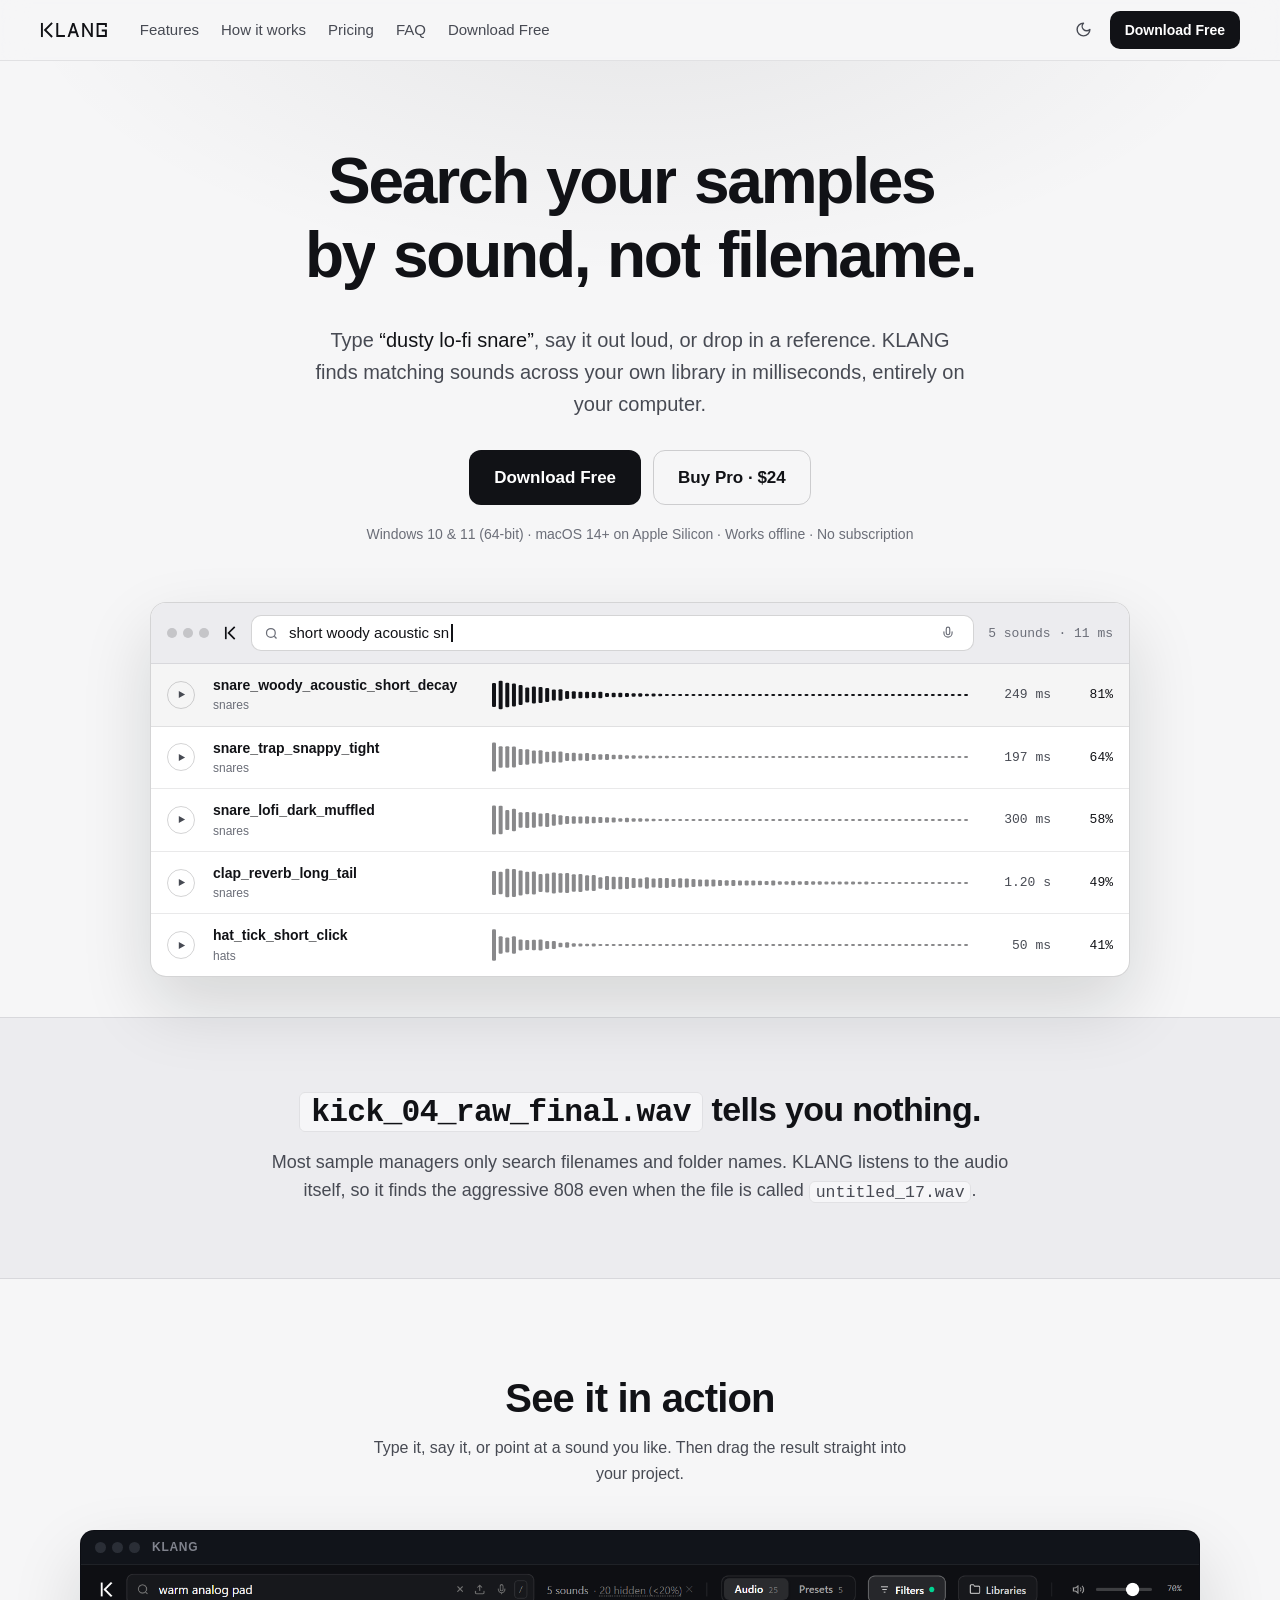
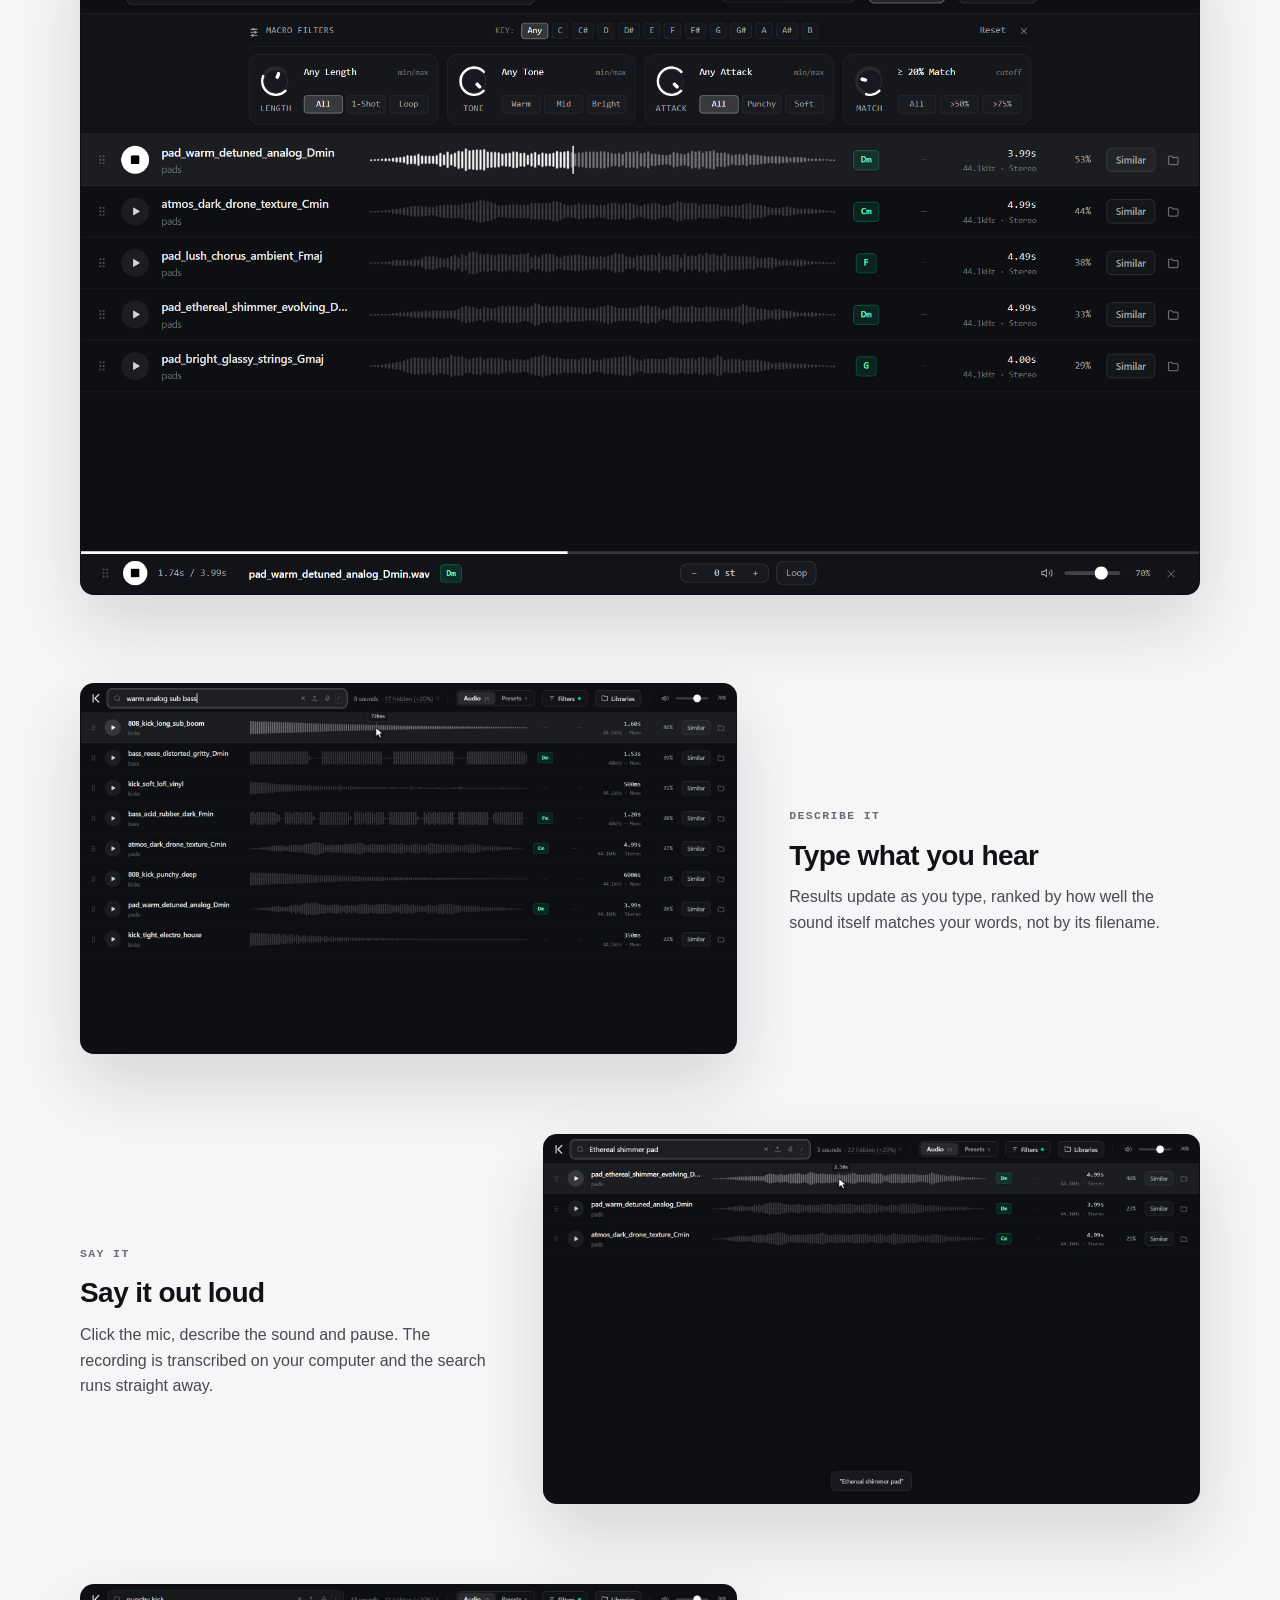
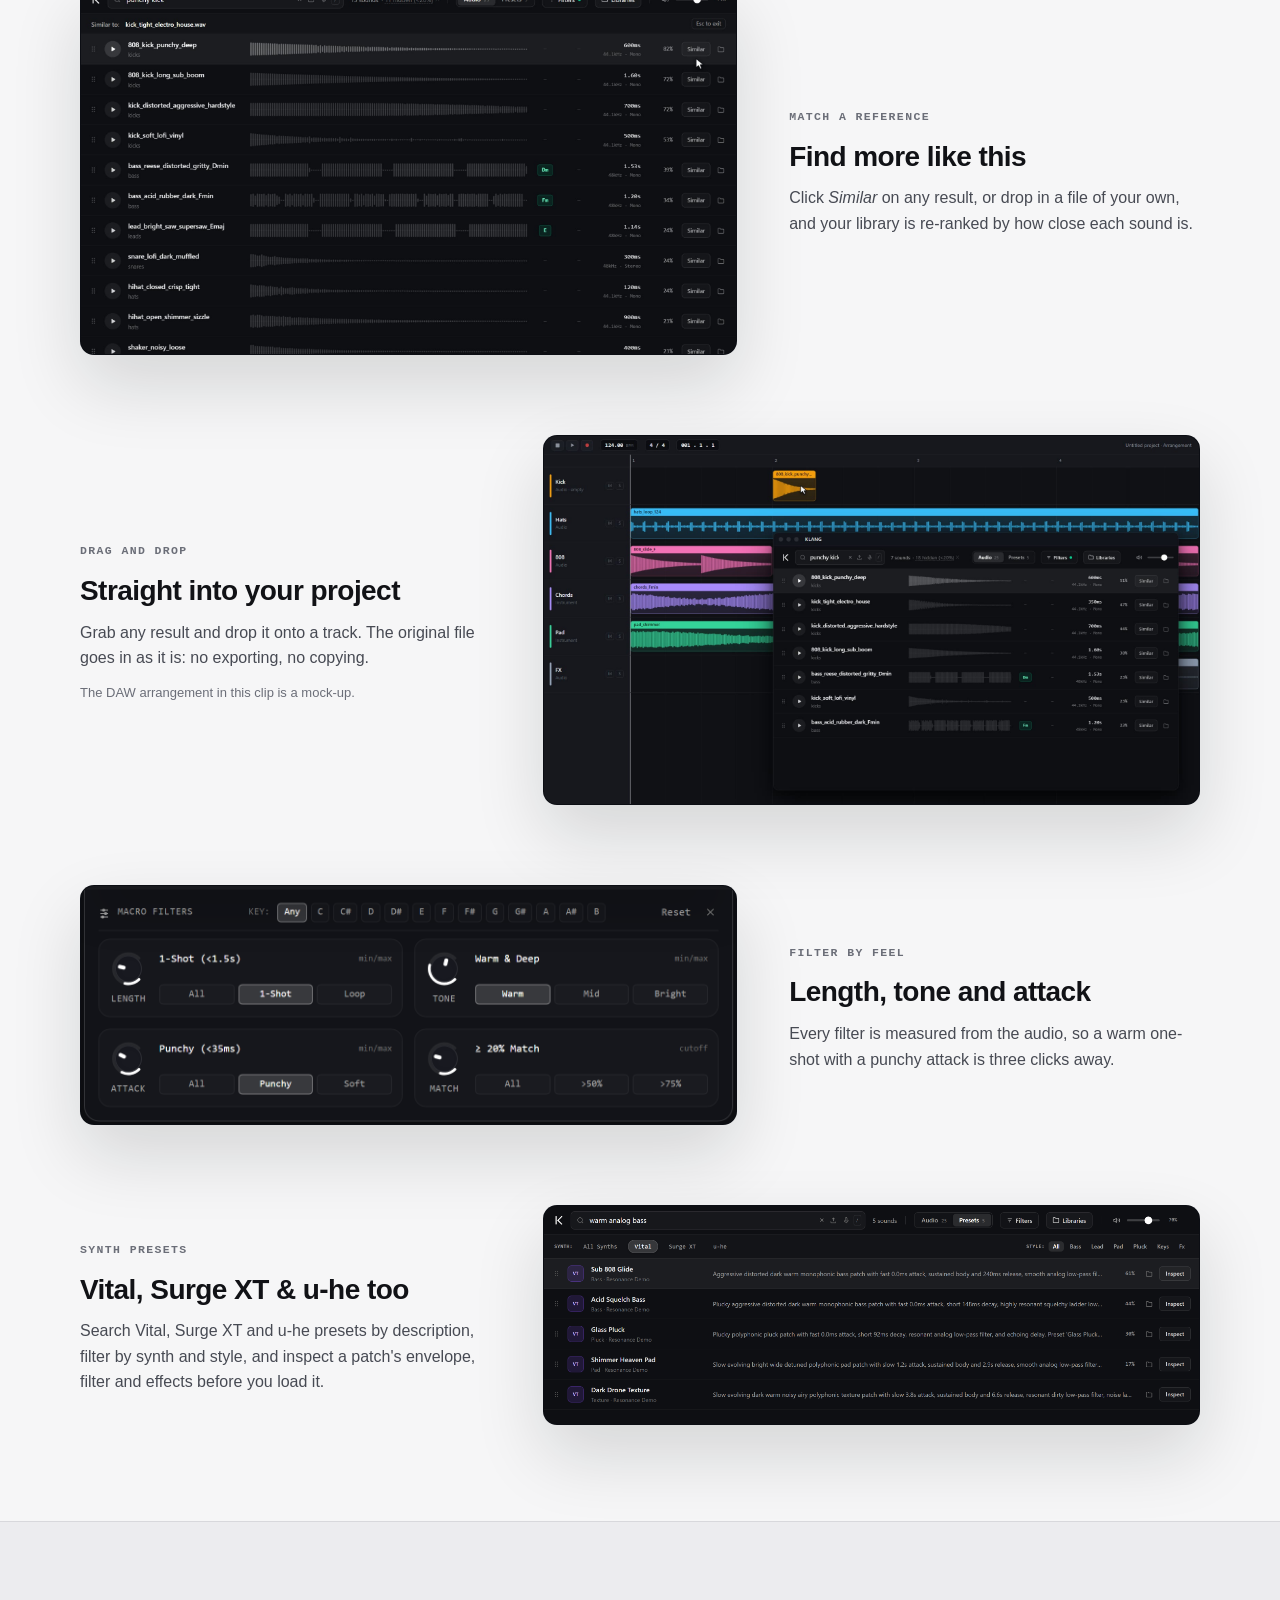
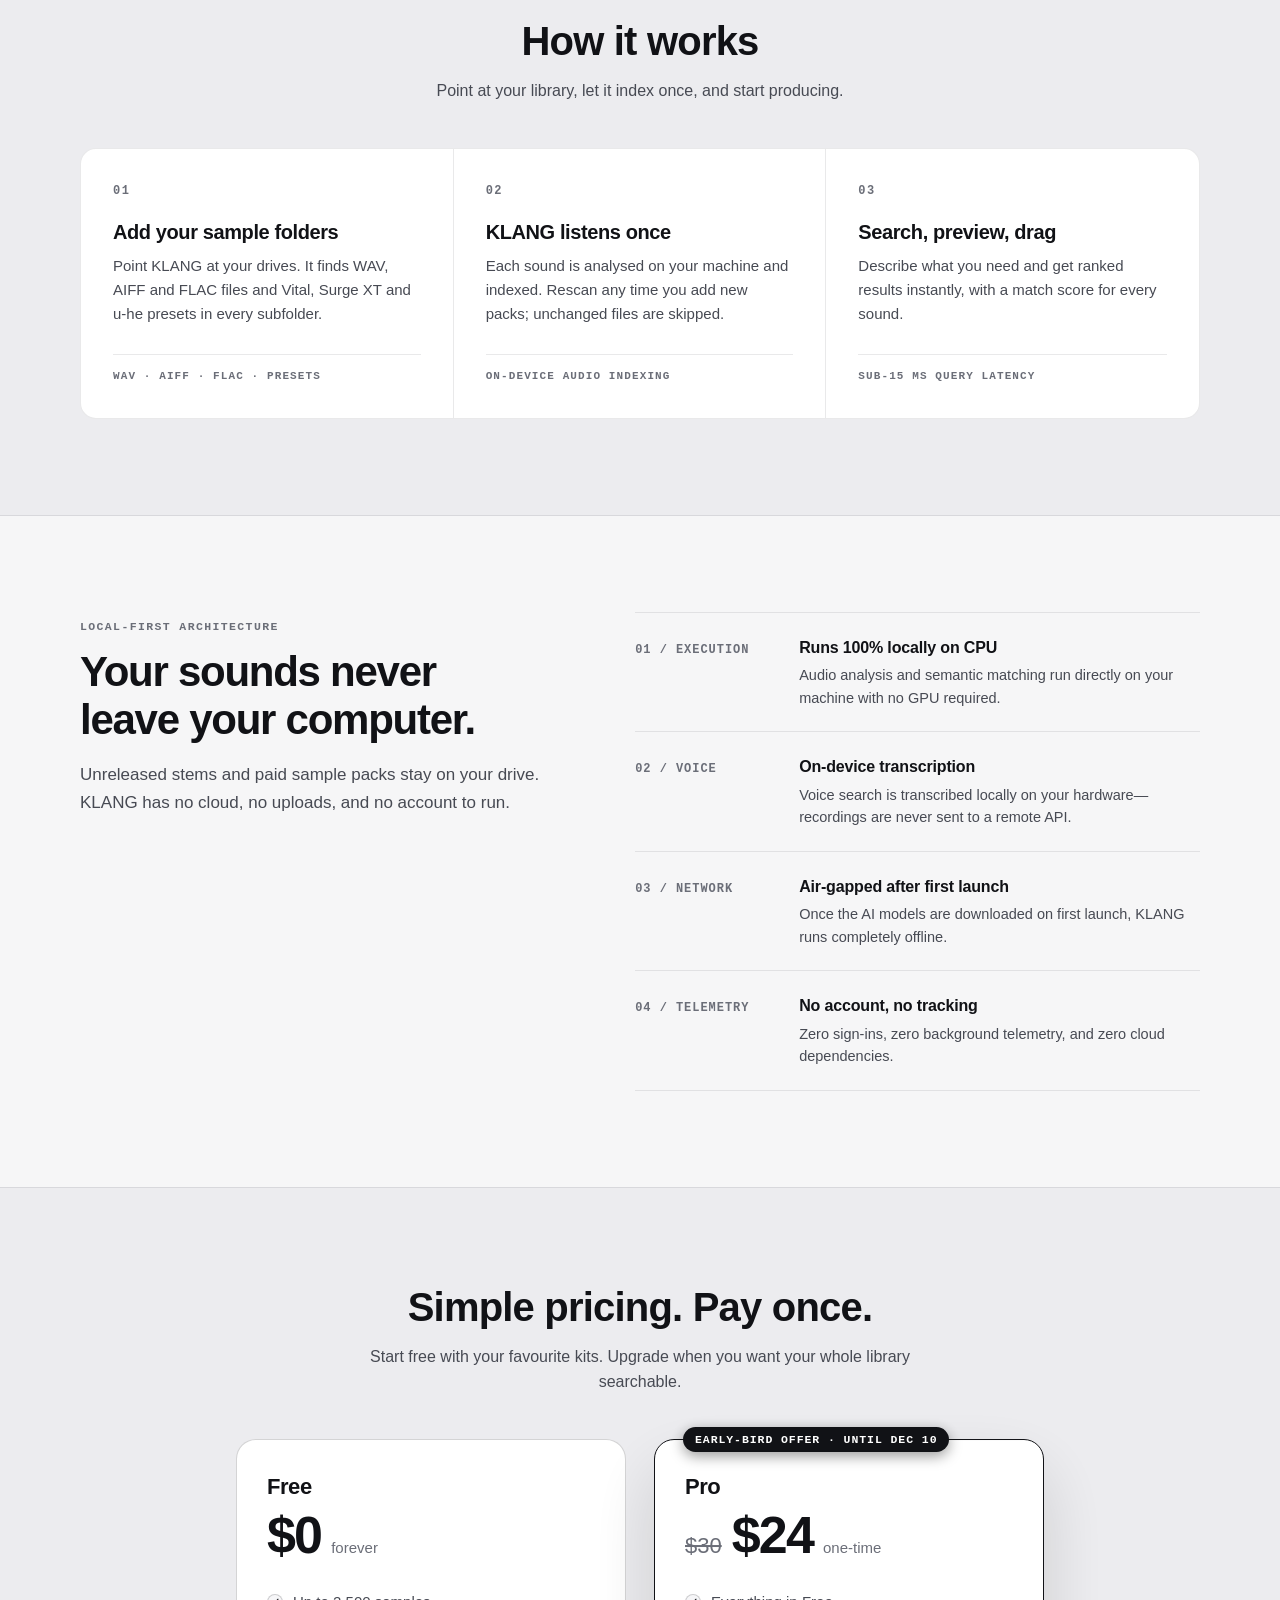
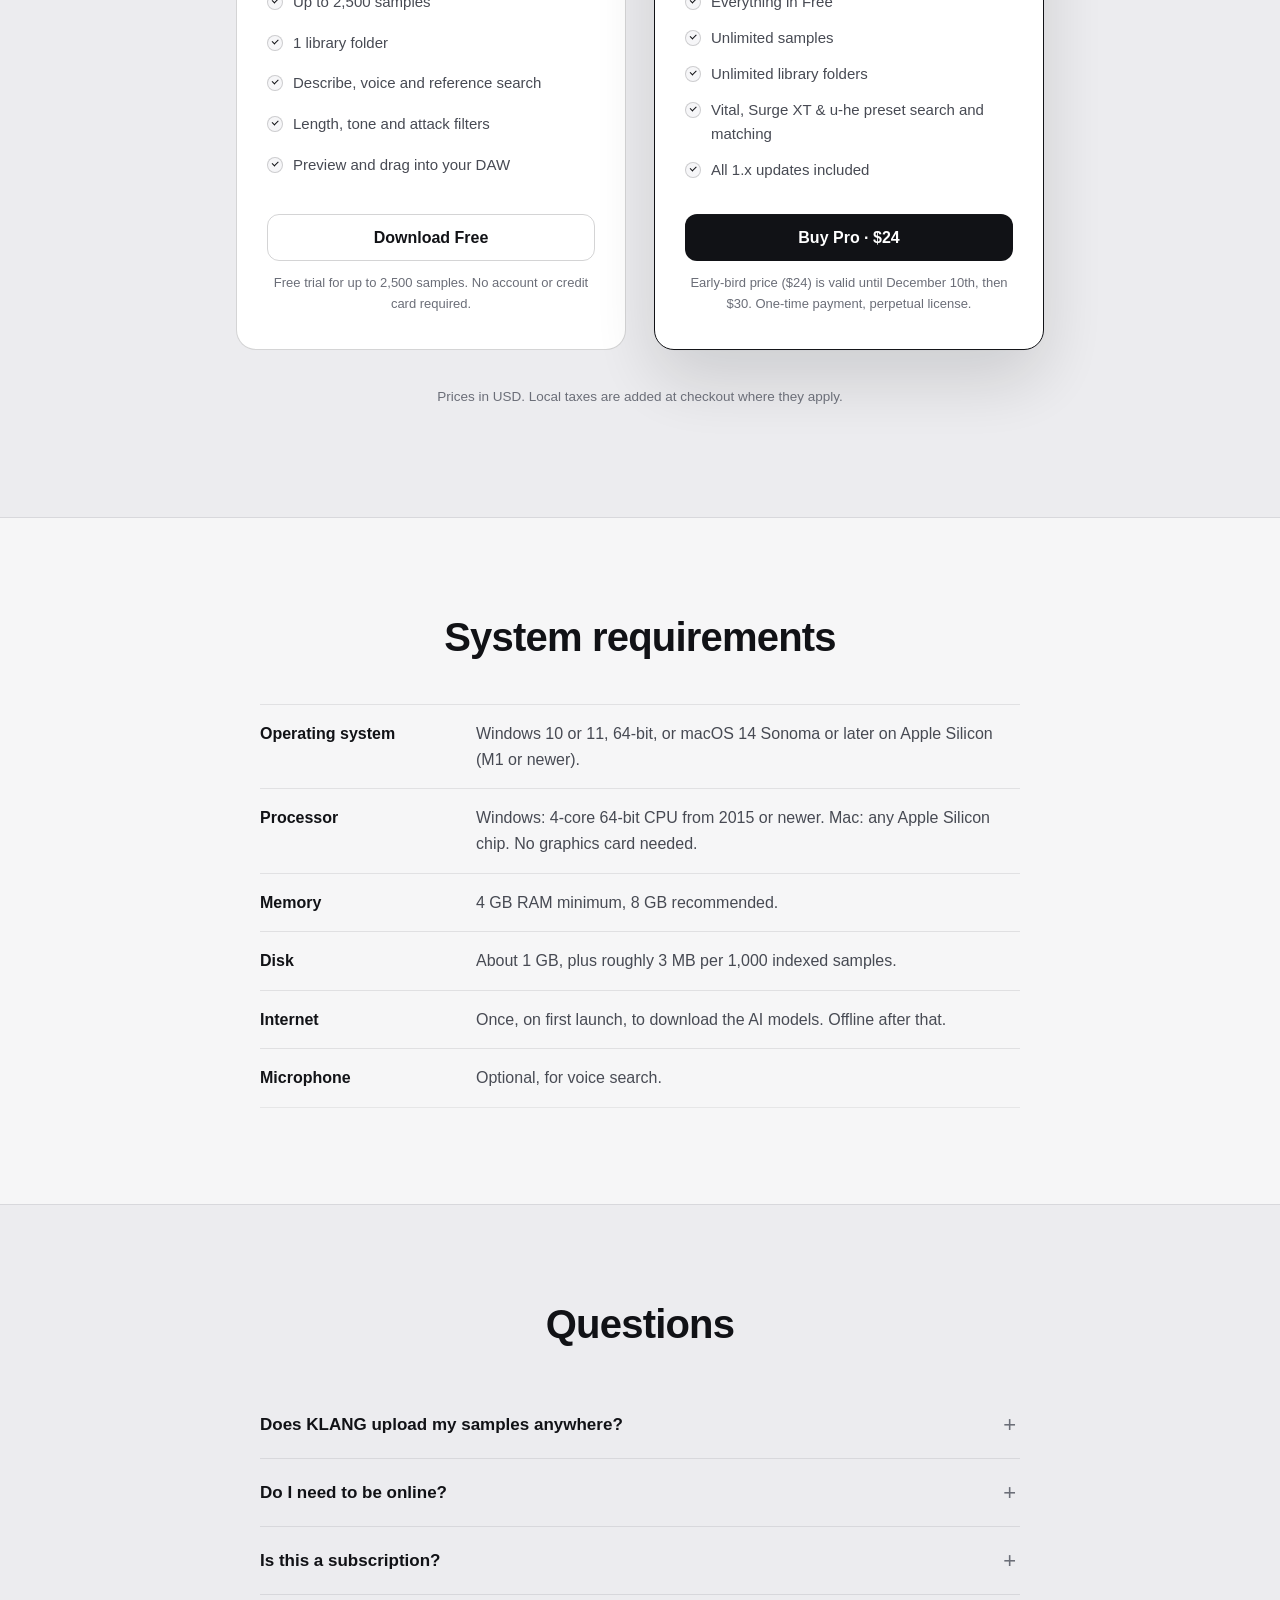
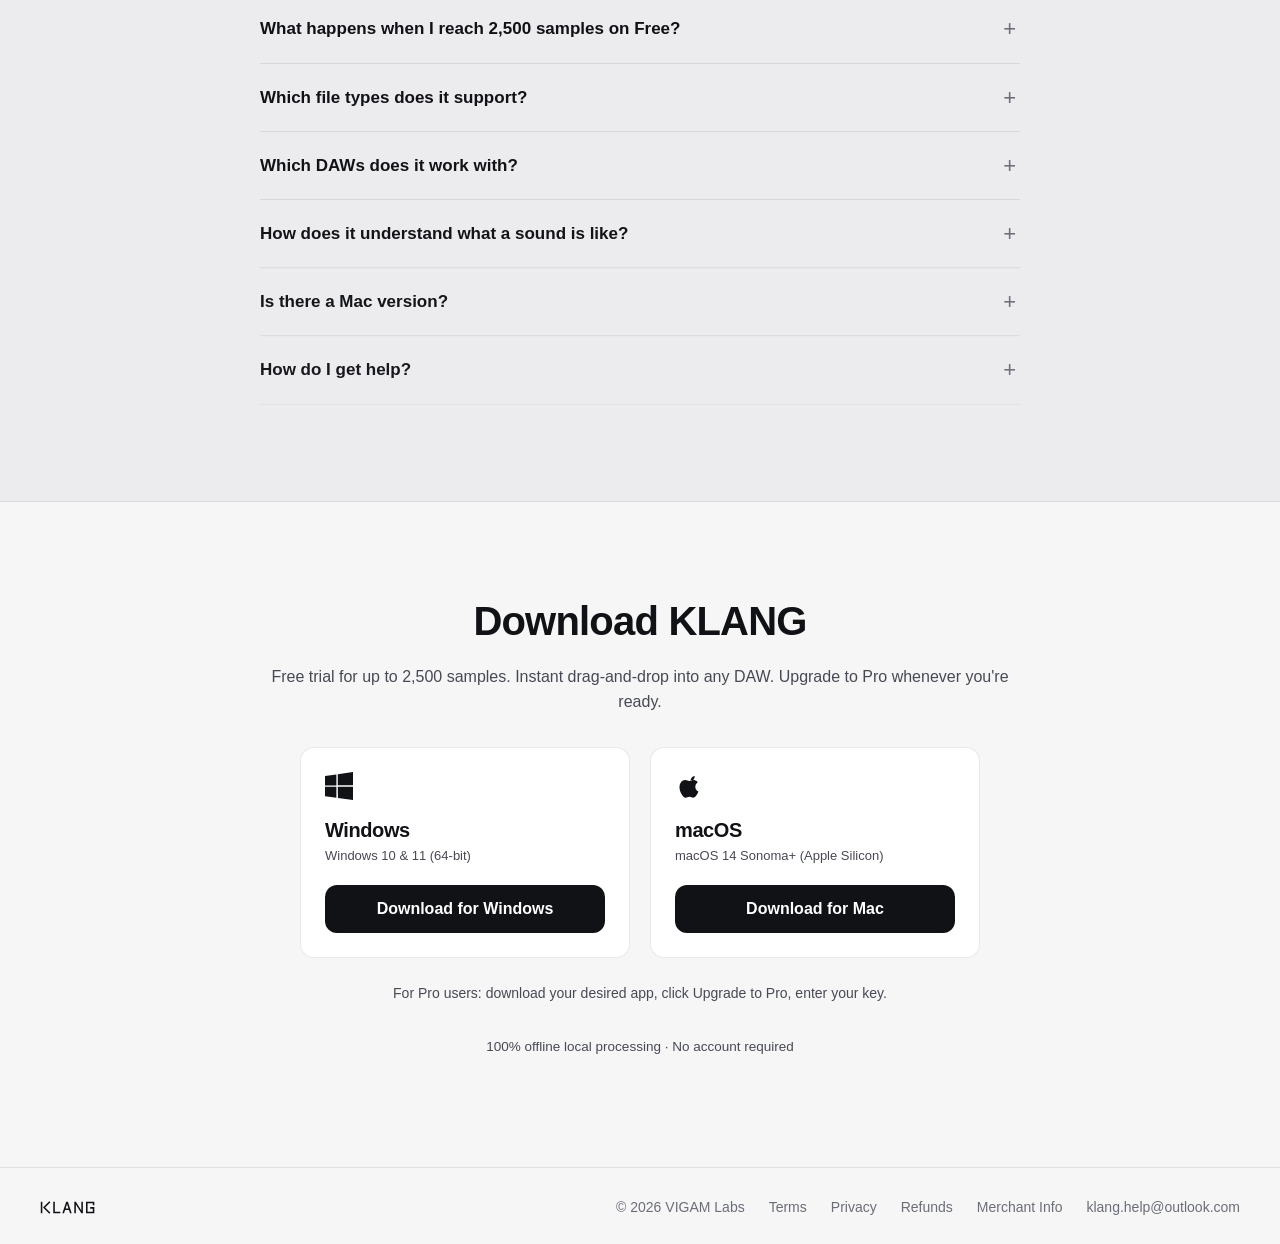
==== commit 232e8aba: "Rename download section to Download KLANG and add pro user activation disclaimer" ====
--- a/index.html
+++ b/index.html
@@ -408,7 +408,7 @@
       <section class="section" id="download">
         <div class="wrap narrow center">
           <div data-mode="download">
-            <h2>Download KLANG Free</h2>
+            <h2>Download KLANG</h2>
             <p>Free trial for up to <span data-free-limit>2,500</span> samples. Instant drag-and-drop into any DAW. Upgrade to Pro whenever you're ready.</p>
 
             <div class="download-platforms">
@@ -445,6 +445,7 @@
               </div>
             </div>
 
+            <p class="pro-disclaimer">For Pro users: download your desired app, click Upgrade to Pro, enter your key.</p>
             <p class="fineprint">100% offline local processing · No account required</p>
           </div>
         </div>
--- a/styles.css
+++ b/styles.css
@@ -1209,3 +1209,9 @@
   font-size: 13px;
   color: var(--ink-2);
 }
+.pro-disclaimer {
+  margin-top: 24px;
+  font-size: 14px;
+  color: var(--ink-2);
+  text-align: center;
+}
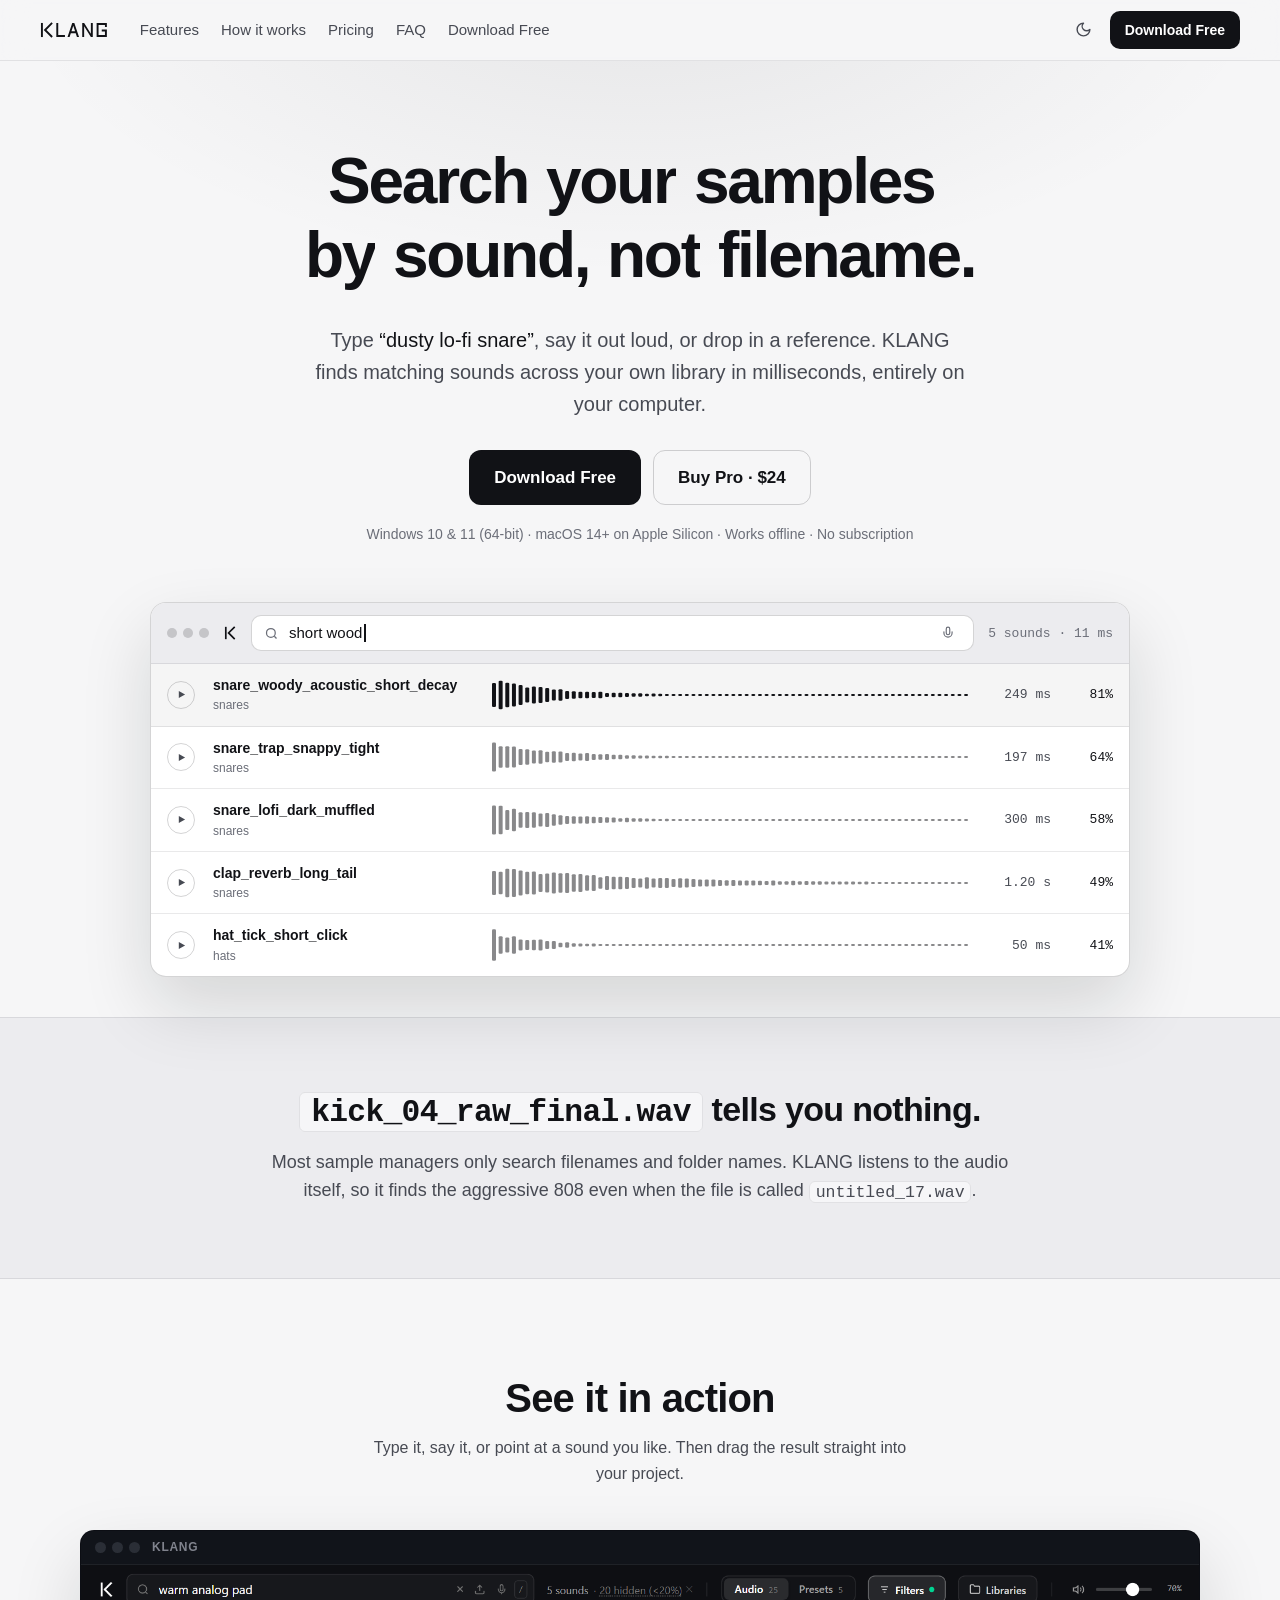
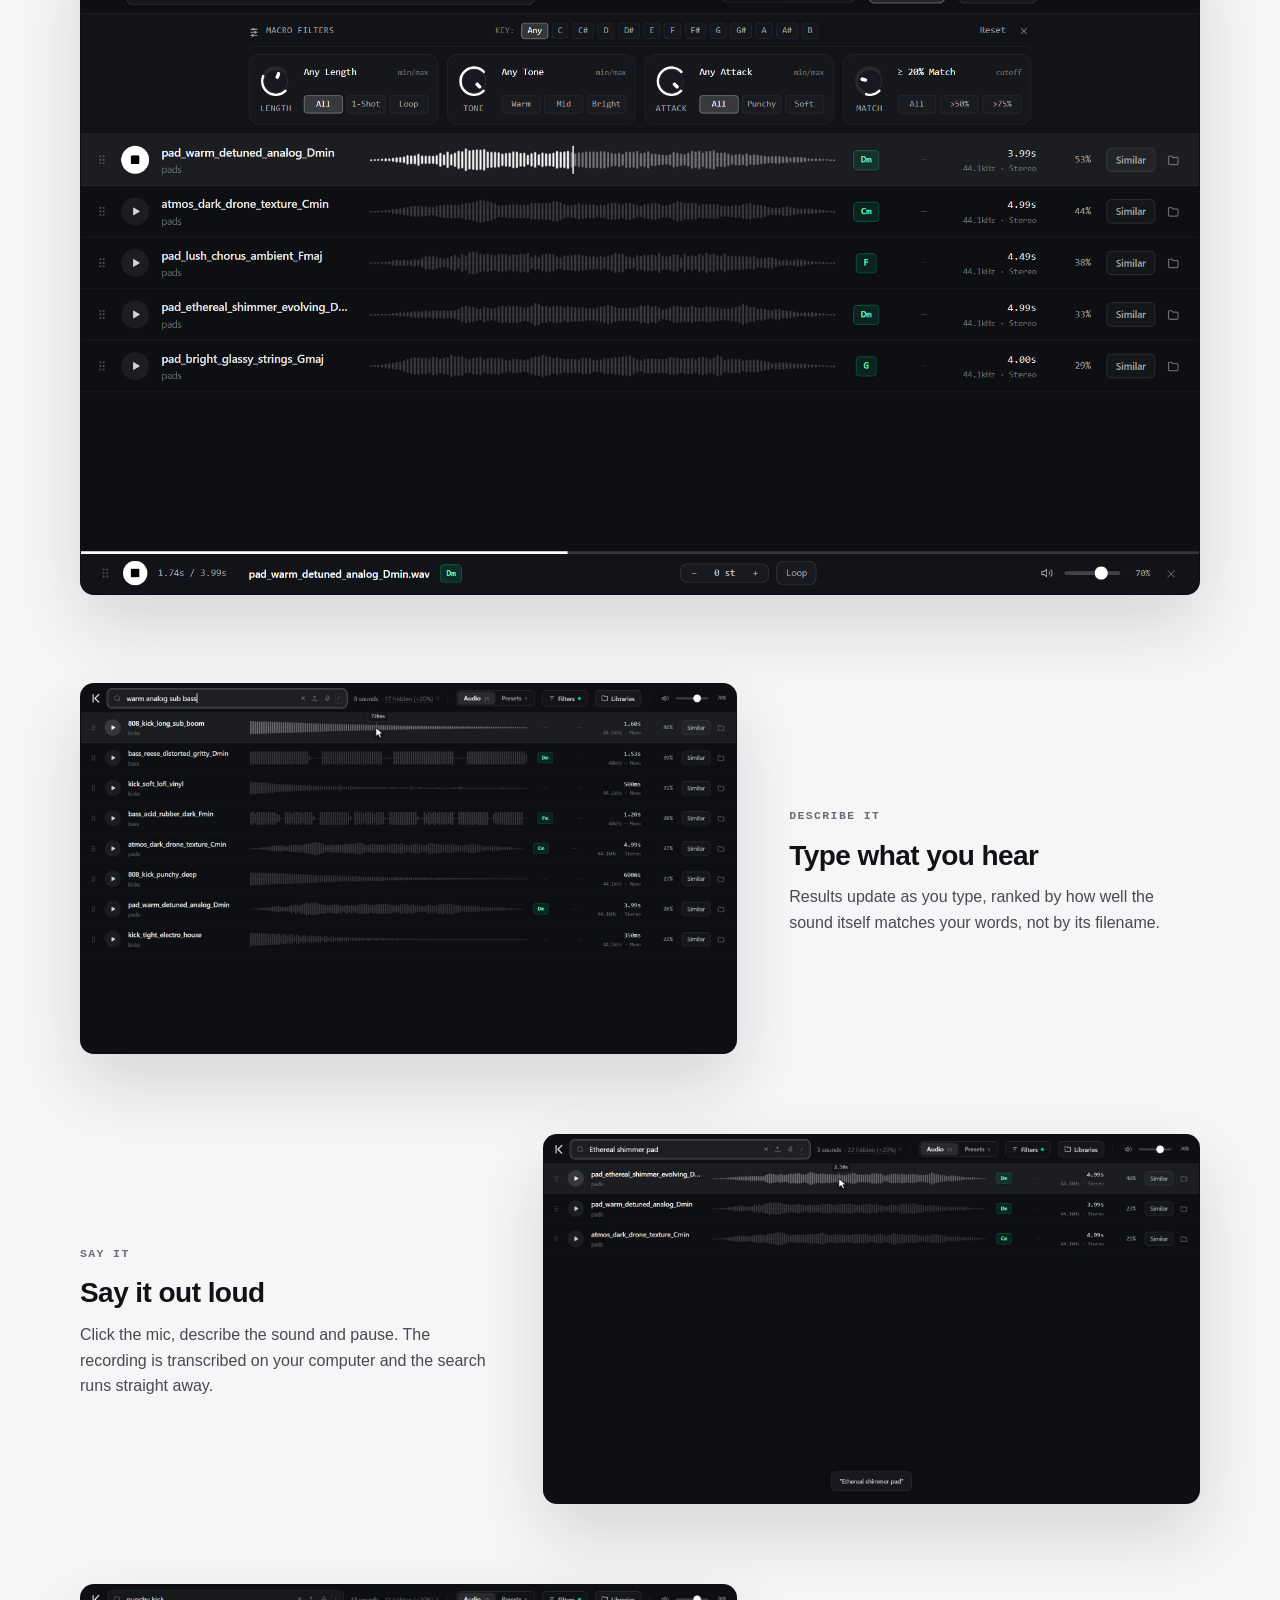
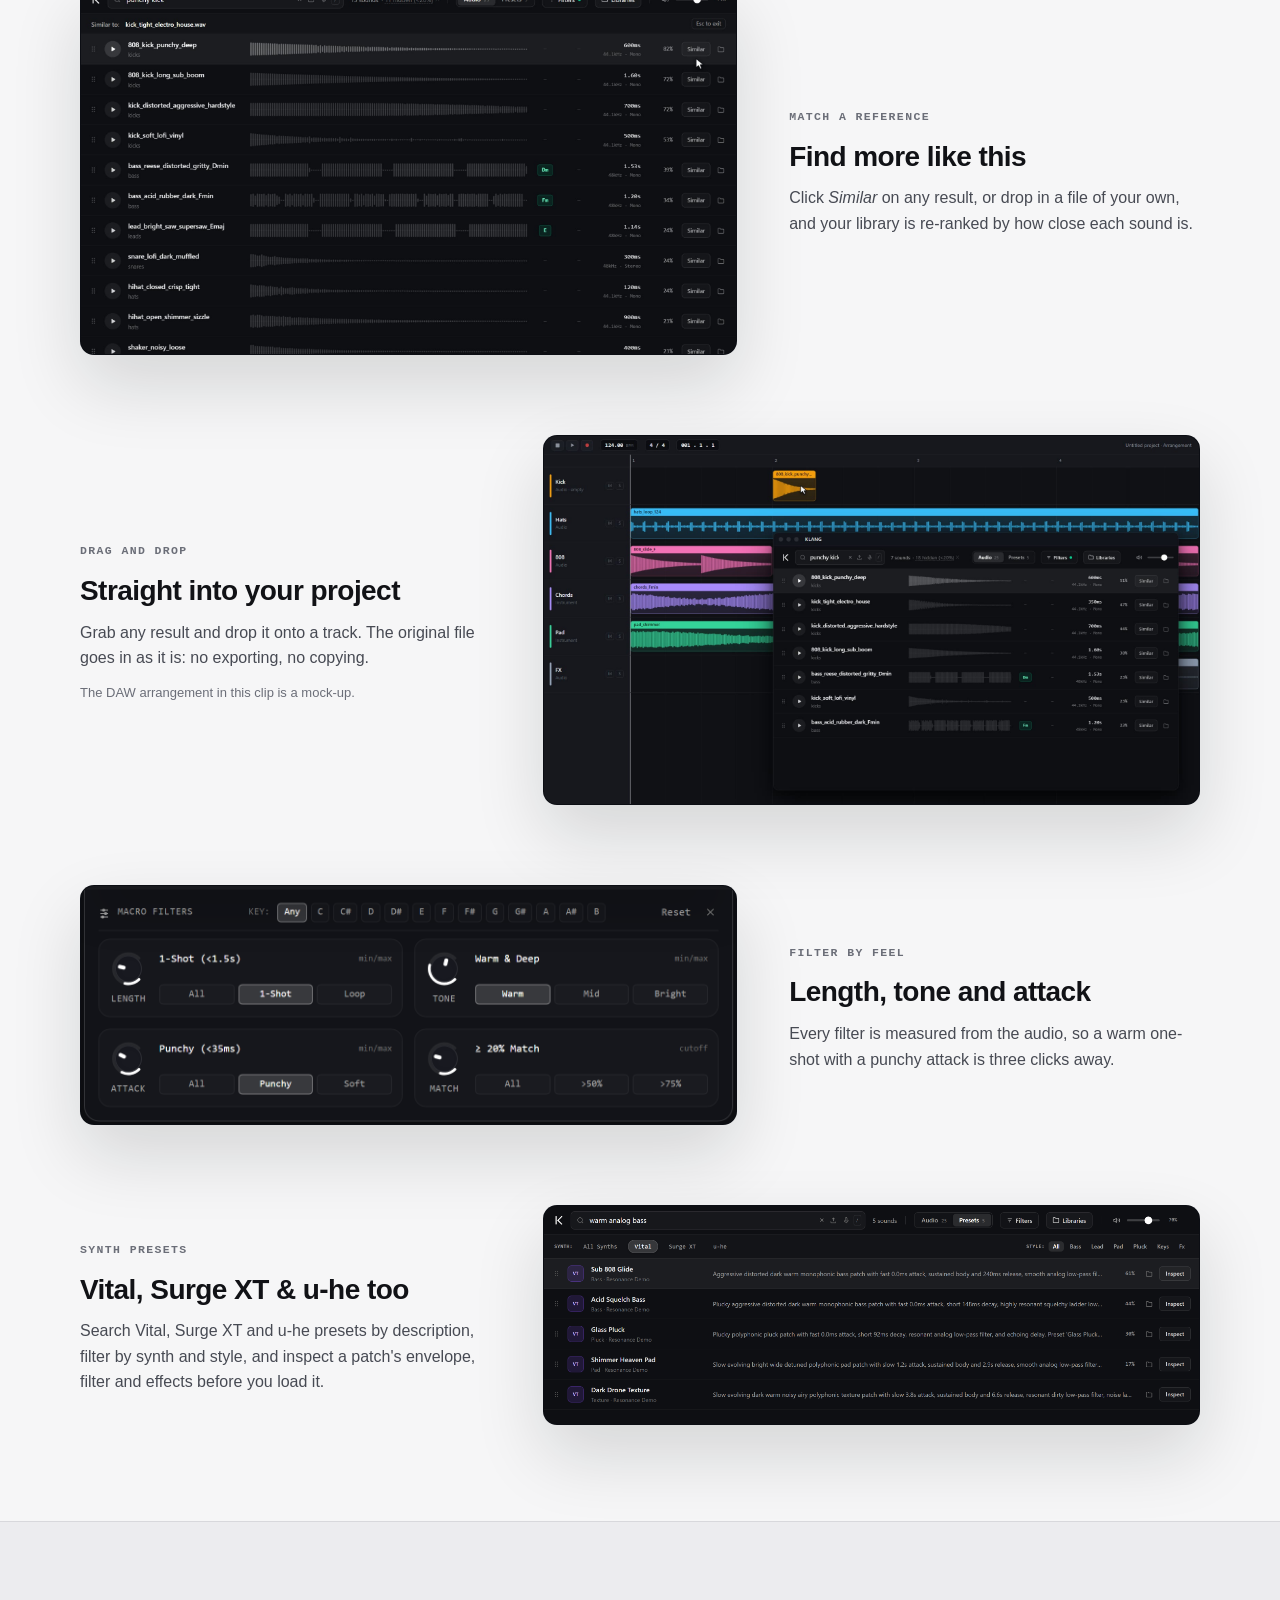
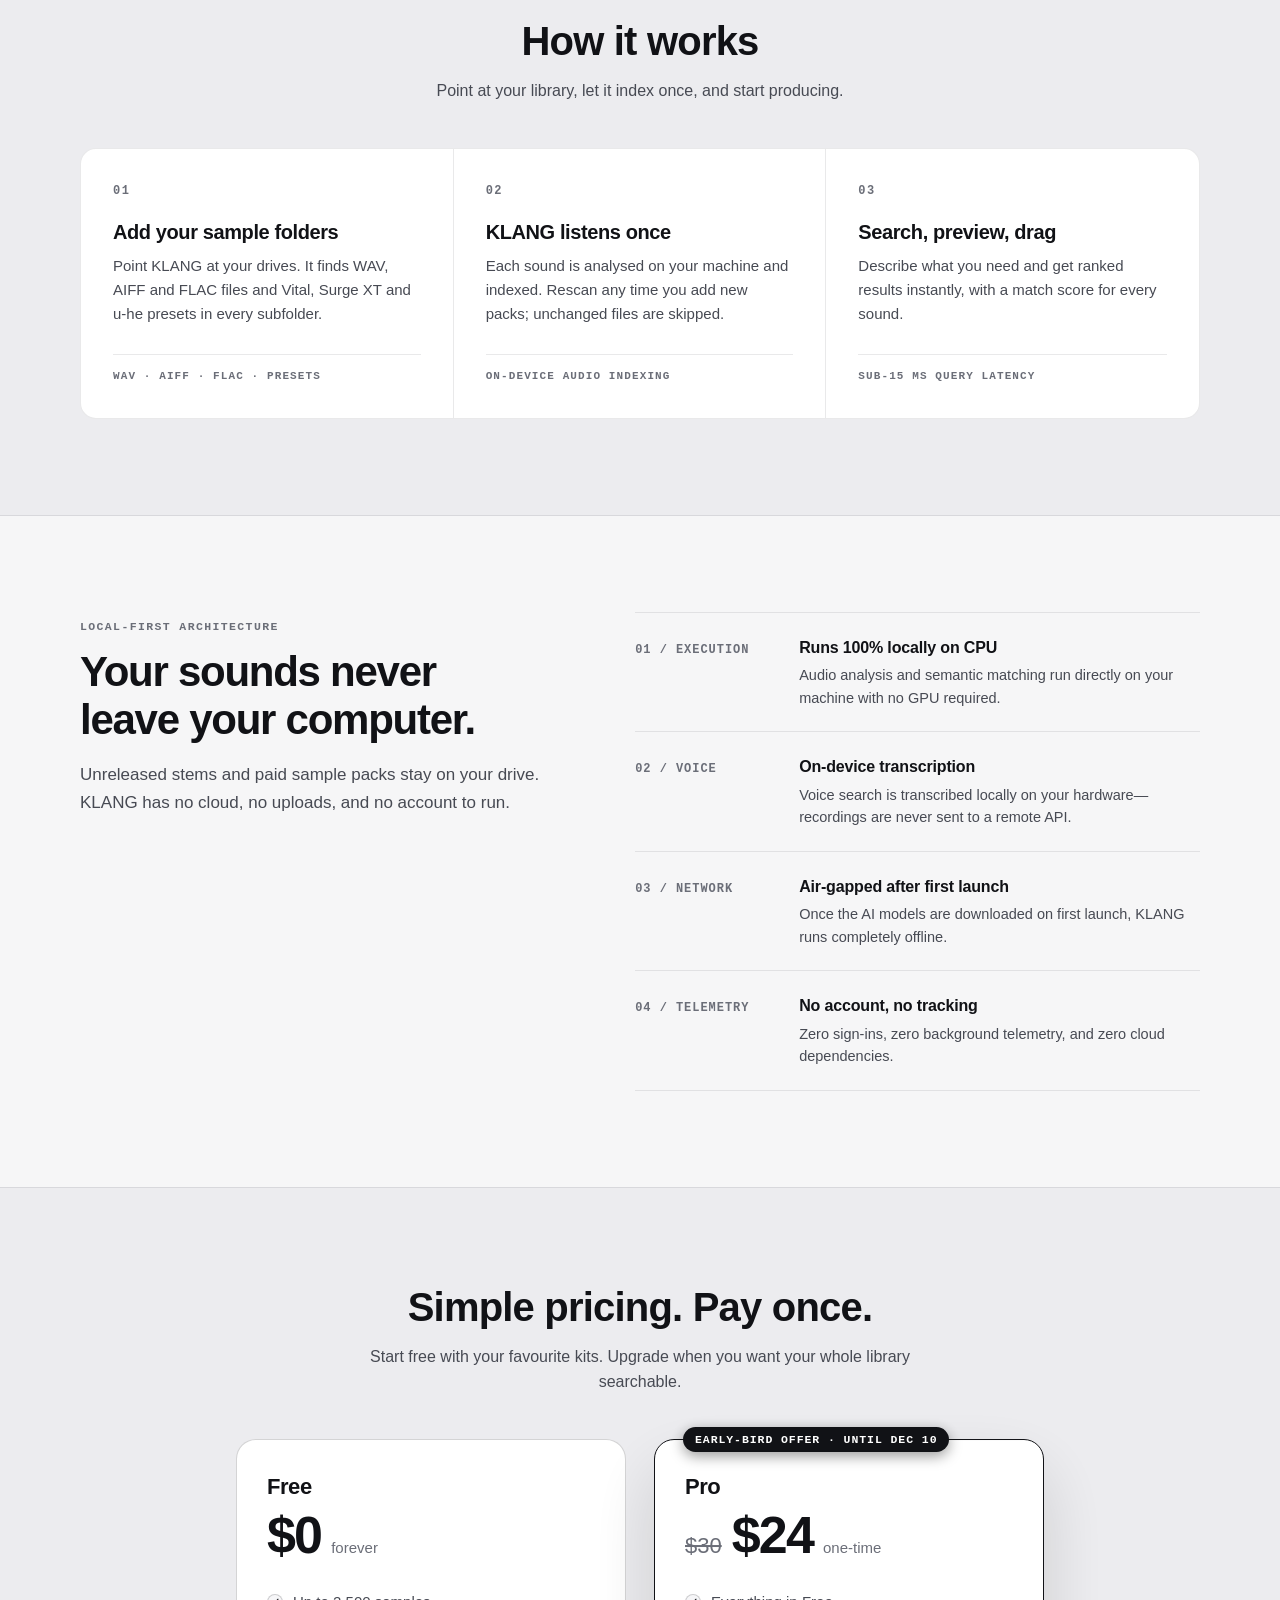
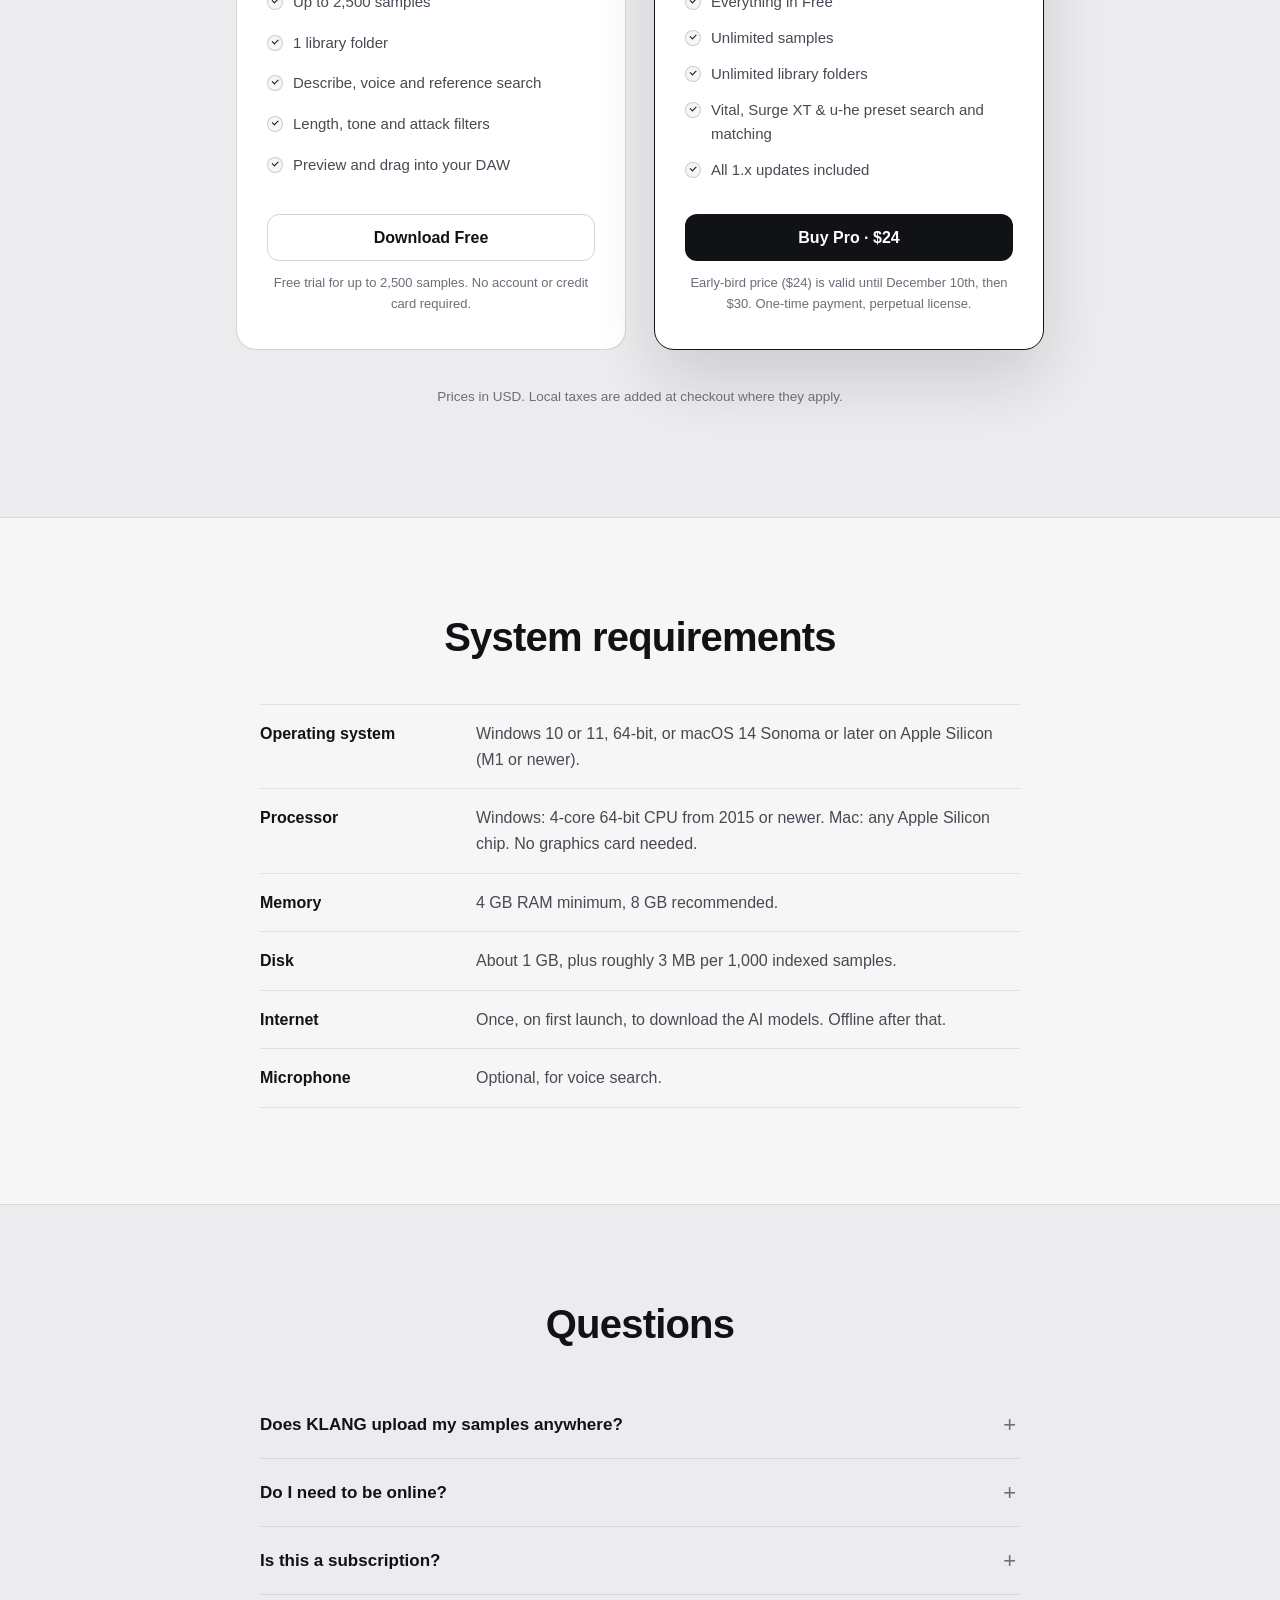
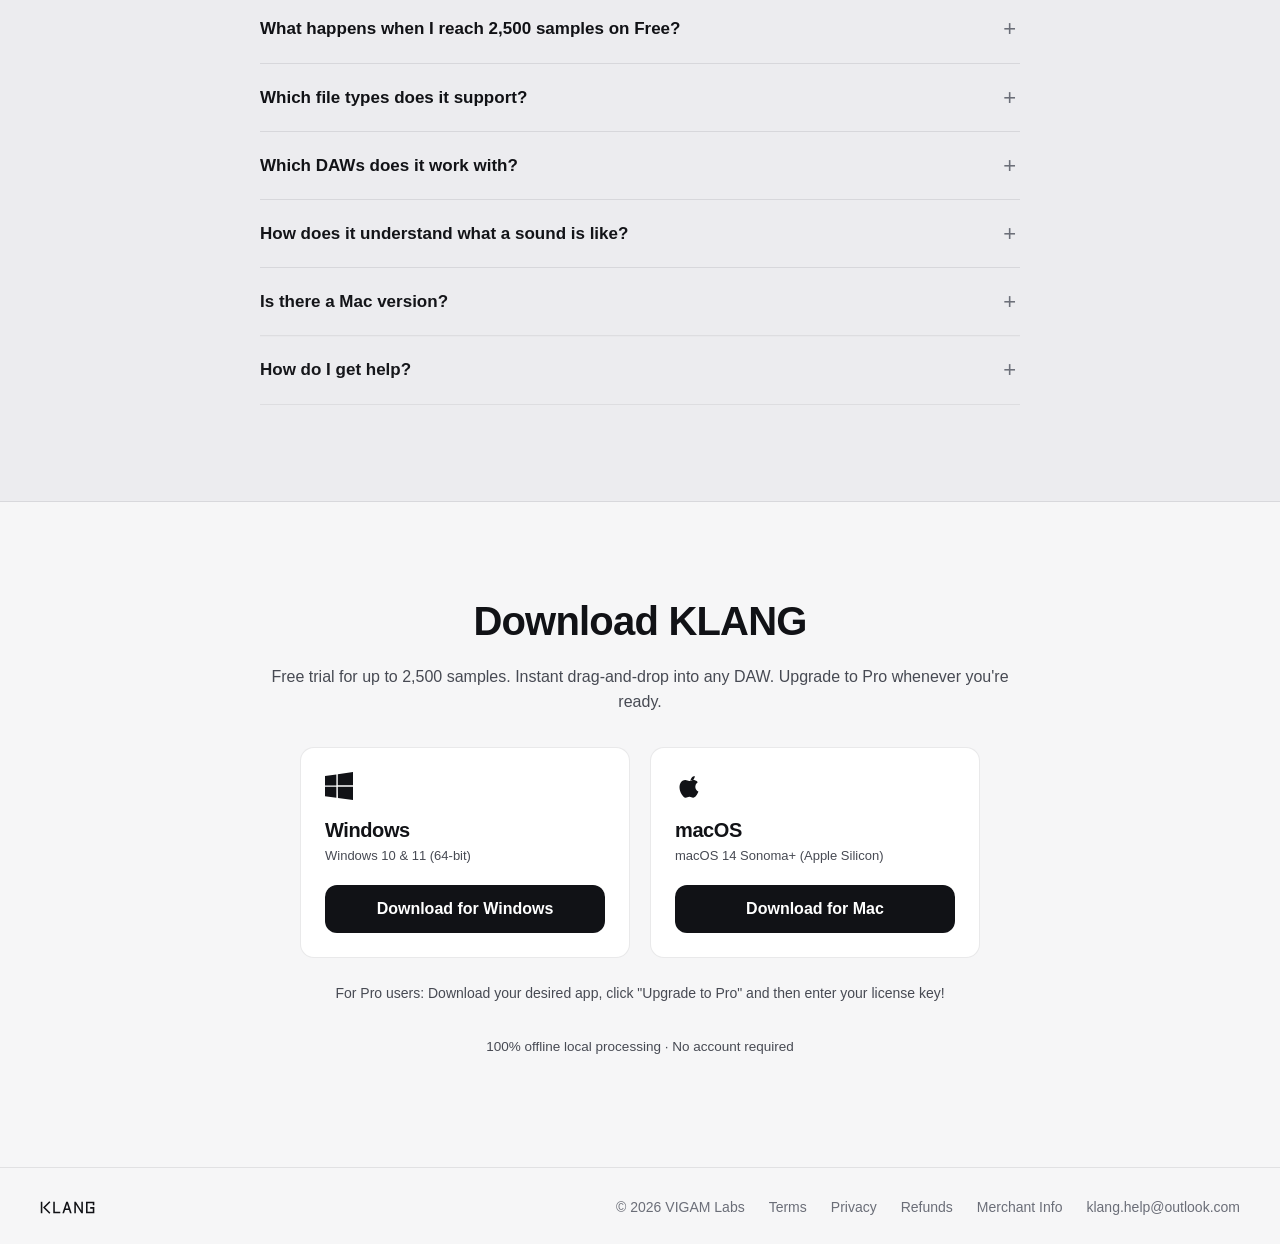
==== commit 03e0c1ab: "minor text changes" ====
--- a/index.html
+++ b/index.html
@@ -1,484 +1,565 @@
 <!doctype html>
 <html lang="en" data-theme="dark">
-  <head>
-    <meta charset="utf-8" />
-    <meta name="viewport" content="width=device-width, initial-scale=1" />
-    <title>KLANG · Search your samples by sound, not filename</title>
-    <meta
-      name="description"
-      content="KLANG finds sounds in your own sample library from a description, your voice, or a reference file. Runs offline on your computer. Free up to 2,500 samples."
-    />
-    <meta name="color-scheme" content="dark light" />
-    <meta name="theme-color" content="#0e0f11" />
-    <link rel="icon" type="image/svg+xml" href="favicon.svg" />
-
-    <meta property="og:type" content="website" />
-    <meta property="og:title" content="KLANG · Search your samples by sound, not filename" />
-    <meta property="og:description" content="Describe it, say it, or drop in a reference. KLANG finds it in your own library, offline." />
-    <meta property="og:image" content="og-image.png" />
-    <meta name="twitter:card" content="summary_large_image" />
-
-    <script>
-      // Apply the saved theme before first paint (no flash).
-      try {
-        const t = localStorage.getItem("klang_site_theme");
-        if (t === "light" || t === "dark") document.documentElement.dataset.theme = t;
-        else if (matchMedia("(prefers-color-scheme: light)").matches) document.documentElement.dataset.theme = "light";
-      } catch (e) {}
-    </script>
-    <link rel="stylesheet" href="styles.css?v=9" />
-    <script src="config.js" defer></script>
-    <script src="site.js?v=5" defer></script>
-    <script src="gsap.min.js" defer></script>
-    <script src="ScrollTrigger.min.js" defer></script>
-    <script src="animations.js?v=9" defer></script>
-
-    <!-- Vercel Web Analytics -->
-    <script>
-      window.va = window.va || function () { (window.vaq = window.vaq || []).push(arguments); };
-    </script>
-    <script defer src="/_vercel/insights/script.js"></script>
-  </head>
-  <body>
-    <a class="skip" href="#main">Skip to content</a>
-
-    <header class="nav">
-      <div class="nav-inner">
-        <a class="brand" href="#top" aria-label="KLANG">
-          <svg class="wordmark" viewBox="40 28 848 200" aria-hidden="true">
-            <!-- K -->
-            <rect x="52" y="40" width="24" height="176" fill="currentColor" />
-            <polyline points="191.5,39.5 103.5,127.5 191.5,215.5" fill="none" stroke="currentColor" stroke-width="24" />
-            <!-- L -->
-            <polygon points="244,40 268,40 268,192 352,192 352,216 244,216" fill="currentColor" />
-            <!-- A -->
-            <path d="M384 216 L443 40 H469 L528 216 H502 L456 76 L410 216 Z M416 144 H496 V168 H416 Z" fill="currentColor" />
-            <!-- N -->
-            <polygon points="568,216 568,40 592,40 676,174 676,40 700,40 700,216 676,216 592,82 592,216" fill="currentColor" />
-            <!-- G -->
-            <polygon points="876,92 852,92 852,64 772,64 772,192 852,192 852,146 812,146 812,122 876,122 876,216 748,216 748,40 876,40" fill="currentColor" />
+
+<head>
+  <meta charset="utf-8" />
+  <meta name="viewport" content="width=device-width, initial-scale=1" />
+  <title>KLANG · Search your samples by sound, not filename</title>
+  <meta name="description"
+    content="KLANG finds sounds in your own sample library from a description, your voice, or a reference file. Runs offline on your computer. Free up to 2,500 samples." />
+  <meta name="color-scheme" content="dark light" />
+  <meta name="theme-color" content="#0e0f11" />
+  <link rel="icon" type="image/svg+xml" href="favicon.svg" />
+
+  <meta property="og:type" content="website" />
+  <meta property="og:title" content="KLANG · Search your samples by sound, not filename" />
+  <meta property="og:description"
+    content="Describe it, say it, or drop in a reference. KLANG finds it in your own library, offline." />
+  <meta property="og:image" content="og-image.png" />
+  <meta name="twitter:card" content="summary_large_image" />
+
+  <script>
+    // Apply the saved theme before first paint (no flash).
+    try {
+      const t = localStorage.getItem("klang_site_theme");
+      if (t === "light" || t === "dark") document.documentElement.dataset.theme = t;
+      else if (matchMedia("(prefers-color-scheme: light)").matches) document.documentElement.dataset.theme = "light";
+    } catch (e) { }
+  </script>
+  <link rel="stylesheet" href="styles.css?v=9" />
+  <script src="config.js" defer></script>
+  <script src="site.js?v=5" defer></script>
+  <script src="gsap.min.js" defer></script>
+  <script src="ScrollTrigger.min.js" defer></script>
+  <script src="animations.js?v=9" defer></script>
+
+  <!-- Vercel Web Analytics -->
+  <script>
+    window.va = window.va || function () { (window.vaq = window.vaq || []).push(arguments); };
+  </script>
+  <script defer src="/_vercel/insights/script.js"></script>
+</head>
+
+<body>
+  <a class="skip" href="#main">Skip to content</a>
+
+  <header class="nav">
+    <div class="nav-inner">
+      <a class="brand" href="#top" aria-label="KLANG">
+        <svg class="wordmark" viewBox="40 28 848 200" aria-hidden="true">
+          <!-- K -->
+          <rect x="52" y="40" width="24" height="176" fill="currentColor" />
+          <polyline points="191.5,39.5 103.5,127.5 191.5,215.5" fill="none" stroke="currentColor" stroke-width="24" />
+          <!-- L -->
+          <polygon points="244,40 268,40 268,192 352,192 352,216 244,216" fill="currentColor" />
+          <!-- A -->
+          <path d="M384 216 L443 40 H469 L528 216 H502 L456 76 L410 216 Z M416 144 H496 V168 H416 Z"
+            fill="currentColor" />
+          <!-- N -->
+          <polygon points="568,216 568,40 592,40 676,174 676,40 700,40 700,216 676,216 592,82 592,216"
+            fill="currentColor" />
+          <!-- G -->
+          <polygon
+            points="876,92 852,92 852,64 772,64 772,192 852,192 852,146 812,146 812,122 876,122 876,216 748,216 748,40 876,40"
+            fill="currentColor" />
+        </svg>
+        <span class="sr-only">KLANG</span>
+      </a>
+      <nav class="nav-links" aria-label="Main">
+        <a href="#features">Features</a>
+        <a href="#how-it-works">How it works</a>
+        <a href="#pricing">Pricing</a>
+        <a href="#faq">FAQ</a>
+        <a href="#download" data-nav-download>Download Free</a>
+      </nav>
+      <div class="nav-actions">
+        <button class="icon-btn" id="theme-toggle" type="button" aria-label="Switch theme">
+          <svg class="i-sun" viewBox="0 0 24 24" aria-hidden="true">
+            <circle cx="12" cy="12" r="4" />
+            <path
+              d="M12 2v2M12 20v2M4.9 4.9l1.4 1.4M17.7 17.7l1.4 1.4M2 12h2M20 12h2M6.3 17.7l-1.4 1.4M19.1 4.9l-1.4 1.4" />
           </svg>
-          <span class="sr-only">KLANG</span>
-        </a>
-        <nav class="nav-links" aria-label="Main">
-          <a href="#features">Features</a>
-          <a href="#how-it-works">How it works</a>
-          <a href="#pricing">Pricing</a>
-          <a href="#faq">FAQ</a>
-          <a href="#download" data-nav-download>Download Free</a>
-        </nav>
-        <div class="nav-actions">
-          <button class="icon-btn" id="theme-toggle" type="button" aria-label="Switch theme">
-            <svg class="i-sun" viewBox="0 0 24 24" aria-hidden="true"><circle cx="12" cy="12" r="4" /><path d="M12 2v2M12 20v2M4.9 4.9l1.4 1.4M17.7 17.7l1.4 1.4M2 12h2M20 12h2M6.3 17.7l-1.4 1.4M19.1 4.9l-1.4 1.4" /></svg>
-            <svg class="i-moon" viewBox="0 0 24 24" aria-hidden="true"><path d="M12 3a6 6 0 0 0 9 9 9 9 0 1 1-9-9Z" /></svg>
-          </button>
-          <a class="btn btn-primary btn-sm" data-cta="download" href="#download">Download Free</a>
-        </div>
-      </div>
-    </header>
-
-    <main id="main">
-      <!-- Hero -->
-      <section class="hero" id="top">
-        <div class="wrap hero-inner">
-          <h1>Search your samples by sound, not&nbsp;filename.</h1>
-          <p class="lede">
-            Type <q>dusty lo-fi snare</q>, say it out loud, or drop in a reference. KLANG finds matching sounds
-            across your own library in milliseconds, entirely on your computer.
-          </p>
-          <div class="hero-ctas">
-            <a class="btn btn-primary btn-lg" data-cta="download" href="#download">Download Free</a>
-            <a class="btn btn-ghost btn-lg" data-cta="buy" href="https://checkout.dodopayments.com/buy/pdt_0NrZo1BgJYwzKRTZQcgQb?quantity=1&redirect_url=https%3A%2F%2Fklang.vigamai.com%2Fdownload.html">Buy Pro · $24</a>
-          </div>
-          <p class="hero-note" id="hero-note">Windows 10 &amp; 11 (64-bit) · macOS 14+ on Apple Silicon · Works offline · No subscription</p>
-        </div>
-
-        <!-- Product demo (an animated recreation of the real app UI) -->
-        <div class="wrap">
-          <figure class="demo" aria-label="KLANG app demo: searching a sample library by description">
-            <div class="demo-bar">
-              <span class="dots" aria-hidden="true"><i></i><i></i><i></i></span>
-              <svg class="logo logo-sm" viewBox="40 28 168 200" aria-hidden="true">
-                <rect x="52" y="40" width="24" height="176" fill="currentColor" />
-                <polyline points="191.5,39.5 103.5,127.5 191.5,215.5" fill="none" stroke="currentColor" stroke-width="24" />
+          <svg class="i-moon" viewBox="0 0 24 24" aria-hidden="true">
+            <path d="M12 3a6 6 0 0 0 9 9 9 9 0 1 1-9-9Z" />
+          </svg>
+        </button>
+        <a class="btn btn-primary btn-sm" data-cta="download" href="#download">Download Free</a>
+      </div>
+    </div>
+  </header>
+
+  <main id="main">
+    <!-- Hero -->
+    <section class="hero" id="top">
+      <div class="wrap hero-inner">
+        <h1>Search your samples by sound, not&nbsp;filename.</h1>
+        <p class="lede">
+          Type <q>dusty lo-fi snare</q>, say it out loud, or drop in a reference. KLANG finds matching sounds
+          across your own library in milliseconds, entirely on your computer.
+        </p>
+        <div class="hero-ctas">
+          <a class="btn btn-primary btn-lg" data-cta="download" href="#download">Download Free</a>
+          <a class="btn btn-ghost btn-lg" data-cta="buy"
+            href="https://checkout.dodopayments.com/buy/pdt_0NrZo1BgJYwzKRTZQcgQb?quantity=1&redirect_url=https%3A%2F%2Fklang.vigamai.com%2Fdownload.html">Buy
+            Pro · $24</a>
+        </div>
+        <p class="hero-note" id="hero-note">Windows 10 &amp; 11 (64-bit) · macOS 14+ on Apple Silicon · Works offline ·
+          No subscription</p>
+      </div>
+
+      <!-- Product demo (an animated recreation of the real app UI) -->
+      <div class="wrap">
+        <figure class="demo" aria-label="KLANG app demo: searching a sample library by description">
+          <div class="demo-bar">
+            <span class="dots" aria-hidden="true"><i></i><i></i><i></i></span>
+            <svg class="logo logo-sm" viewBox="40 28 168 200" aria-hidden="true">
+              <rect x="52" y="40" width="24" height="176" fill="currentColor" />
+              <polyline points="191.5,39.5 103.5,127.5 191.5,215.5" fill="none" stroke="currentColor"
+                stroke-width="24" />
+            </svg>
+            <div class="demo-search">
+              <svg viewBox="0 0 24 24" aria-hidden="true">
+                <circle cx="11" cy="11" r="7" />
+                <path d="m20 20-3.5-3.5" />
               </svg>
-              <div class="demo-search">
-                <svg viewBox="0 0 24 24" aria-hidden="true"><circle cx="11" cy="11" r="7" /><path d="m20 20-3.5-3.5" /></svg>
-                <span id="demo-query" class="demo-query">short woody acoustic snare</span><span class="caret" aria-hidden="true"></span>
-                <span class="demo-mic" id="demo-mic" aria-hidden="true">
-                  <svg viewBox="0 0 24 24"><path d="M12 2a3 3 0 0 0-3 3v7a3 3 0 0 0 6 0V5a3 3 0 0 0-3-3Z" /><path d="M19 10v2a7 7 0 0 1-14 0v-2" /></svg>
-                </span>
+              <span id="demo-query" class="demo-query">short woody acoustic snare</span><span class="caret"
+                aria-hidden="true"></span>
+              <span class="demo-mic" id="demo-mic" aria-hidden="true">
+                <svg viewBox="0 0 24 24">
+                  <path d="M12 2a3 3 0 0 0-3 3v7a3 3 0 0 0 6 0V5a3 3 0 0 0-3-3Z" />
+                  <path d="M19 10v2a7 7 0 0 1-14 0v-2" />
+                </svg>
+              </span>
+            </div>
+            <span class="demo-count" id="demo-count">5 sounds · 11 ms</span>
+          </div>
+          <ol class="demo-rows" id="demo-rows" aria-live="polite"></ol>
+        </figure>
+      </div>
+    </section>
+
+    <!-- Problem -->
+    <section class="band">
+      <div class="wrap narrow center">
+        <h2><code>kick_04_raw_final.wav</code> tells you nothing.</h2>
+        <p>
+          Most sample managers only search filenames and folder names. KLANG listens to the audio itself, so it
+          finds the aggressive 808 even when the file is called <code>untitled_17.wav</code>.
+        </p>
+      </div>
+    </section>
+
+    <!-- Features: real captures of the app, made with tools/capture-assets -->
+    <section class="section" id="features">
+      <div class="wrap">
+        <div class="section-head center">
+          <h2 class="section-title">See it in action</h2>
+          <p class="section-sub">Type it, say it, or point at a sound you like. Then drag the result straight into your
+            project.</p>
+        </div>
+
+        <figure class="app-shot">
+          <div class="app-shot-bar" aria-hidden="true"><span class="app-shot-dots"><i></i><i></i><i></i></span>KLANG
+          </div>
+          <img src="media/klang-main-hero-1080p.png"
+            srcset="media/klang-main-hero-1080p.png 1920w, media/klang-main-hero-1440p.png 2560w"
+            sizes="(max-width: 1152px) calc(100vw - 32px), 1120px" width="1920" height="1080" loading="lazy"
+            decoding="async"
+            alt="The KLANG app: results for “warm analog pad” with waveforms, key badges and match scores, the macro filter panel open, and a pad playing in the bottom player." />
+        </figure>
+
+        <div class="showcase">
+          <article class="showcase-item">
+            <div class="showcase-media">
+              <video data-loop src="media/klang-text-search-loop.mp4" poster="media/klang-text-search-loop.jpg"
+                width="1920" height="1080" autoplay loop muted playsinline preload="metadata"
+                aria-label="Typing “warm analog sub bass” into KLANG while the results update live"></video>
+            </div>
+            <div class="showcase-copy">
+              <span class="showcase-kicker">Describe it</span>
+              <h3>Type what you hear</h3>
+              <p>Results update as you type, ranked by how well the sound itself matches your words, not by its
+                filename.</p>
+            </div>
+          </article>
+
+          <article class="showcase-item">
+            <div class="showcase-media">
+              <video data-loop src="media/klang-voice-search-loop.mp4" poster="media/klang-voice-search-loop.jpg"
+                width="1920" height="1080" autoplay loop muted playsinline preload="metadata"
+                aria-label="Clicking the microphone, saying “ethereal shimmer pad”, and getting the matching pad as the top result"></video>
+            </div>
+            <div class="showcase-copy">
+              <span class="showcase-kicker">Say it</span>
+              <h3>Say it out loud</h3>
+              <p>Click the mic, describe the sound and pause. The recording is transcribed on your computer and the
+                search runs straight away.</p>
+            </div>
+          </article>
+
+          <article class="showcase-item">
+            <div class="showcase-media">
+              <video data-loop src="media/klang-audio-match.mp4" poster="media/klang-audio-match.jpg" width="1920"
+                height="1080" autoplay loop muted playsinline preload="metadata"
+                aria-label="Clicking Similar on a kick sample and getting the closest-sounding kicks in the library"></video>
+            </div>
+            <div class="showcase-copy">
+              <span class="showcase-kicker">Match a reference</span>
+              <h3>Find more like this</h3>
+              <p>Click <em>Similar</em> on any result, or drop in a file of your own, and your library is re-ranked by
+                how close each sound is.</p>
+            </div>
+          </article>
+
+          <article class="showcase-item">
+            <div class="showcase-media">
+              <video data-loop src="media/klang-daw-drag-drop.mp4" poster="media/klang-daw-drag-drop.jpg" width="1920"
+                height="1080" autoplay loop muted playsinline preload="metadata"
+                aria-label="Dragging a kick from the KLANG window onto an empty track in a DAW arrangement"></video>
+            </div>
+            <div class="showcase-copy">
+              <span class="showcase-kicker">Drag and drop</span>
+              <h3>Straight into your project</h3>
+              <p>Grab any result and drop it onto a track. The original file goes in as it is: no exporting, no copying.
+              </p>
+              <p class="showcase-note">The DAW arrangement in this clip is a mock-up.</p>
+            </div>
+          </article>
+
+          <article class="showcase-item">
+            <div class="showcase-media">
+              <img src="media/klang-acoustic-sliders.png" width="1356" height="492" loading="lazy" decoding="async"
+                alt="KLANG's macro filters set to a 1-shot length, warm tone and punchy attack, with musical key and match cutoff controls" />
+            </div>
+            <div class="showcase-copy">
+              <span class="showcase-kicker">Filter by feel</span>
+              <h3>Length, tone and attack</h3>
+              <p>Every filter is measured from the audio, so a warm one-shot with a punchy attack is three clicks away.
+              </p>
+            </div>
+          </article>
+
+          <article class="showcase-item">
+            <div class="showcase-media">
+              <img src="media/klang-vital-presets.png" width="2560" height="852" loading="lazy" decoding="async"
+                alt="Synth presets matching “warm analog bass”, filtered to Vital, Surge XT and u-he, each with a description and match score" />
+            </div>
+            <div class="showcase-copy">
+              <span class="showcase-kicker">Synth presets</span>
+              <h3>Vital, Surge XT &amp; u-he too</h3>
+              <p>Search Vital, Surge XT and u-he presets by description, filter by synth and style, and inspect a
+                patch's envelope, filter and effects before you load it.</p>
+            </div>
+          </article>
+        </div>
+      </div>
+    </section>
+
+    <section class="section section-alt" id="how-it-works">
+      <div class="wrap">
+        <div class="section-head center">
+          <h2 class="section-title">How it works</h2>
+          <p class="section-sub">Point at your library, let it index once, and start producing.</p>
+        </div>
+        <ol class="steps">
+          <li>
+            <span class="step-n">01</span>
+            <h3>Add your sample folders</h3>
+            <p>Point KLANG at your drives. It finds WAV, AIFF and FLAC files and Vital, Surge XT and u-he presets in
+              every subfolder.</p>
+            <div class="step-meta">WAV · AIFF · FLAC · PRESETS</div>
+          </li>
+          <li>
+            <span class="step-n">02</span>
+            <h3>KLANG listens once</h3>
+            <p>Each sound is analysed on your machine and indexed. Rescan any time you add new packs; unchanged files
+              are skipped.</p>
+            <div class="step-meta">ON-DEVICE AUDIO INDEXING</div>
+          </li>
+          <li>
+            <span class="step-n">03</span>
+            <h3>Search, preview, drag</h3>
+            <p>Describe what you need and get ranked results instantly, with a match score for every sound.</p>
+            <div class="step-meta">SUB-15 MS QUERY LATENCY</div>
+          </li>
+        </ol>
+      </div>
+    </section>
+
+    <!-- Privacy -->
+    <section class="section" id="privacy">
+      <div class="wrap privacy">
+        <div class="privacy-copy">
+          <span class="kicker">Local-first architecture</span>
+          <h2>Your sounds never leave your computer.</h2>
+          <p class="privacy-lede">Unreleased stems and paid sample packs stay on your drive. KLANG has no cloud, no
+            uploads, and no account to run.</p>
+        </div>
+        <dl class="privacy-specs">
+          <div>
+            <dt>01 / Execution</dt>
+            <dd>
+              <strong>Runs 100% locally on CPU</strong>
+              <span>Audio analysis and semantic matching run directly on your machine with no GPU required.</span>
+            </dd>
+          </div>
+          <div>
+            <dt>02 / Voice</dt>
+            <dd>
+              <strong>On-device transcription</strong>
+              <span>Voice search is transcribed locally on your hardware—recordings are never sent to a remote
+                API.</span>
+            </dd>
+          </div>
+          <div>
+            <dt>03 / Network</dt>
+            <dd>
+              <strong>Air-gapped after first launch</strong>
+              <span>Once the AI models are downloaded on first launch, KLANG runs completely offline.</span>
+            </dd>
+          </div>
+          <div>
+            <dt>04 / Telemetry</dt>
+            <dd>
+              <strong>No account, no tracking</strong>
+              <span>Zero sign-ins, zero background telemetry, and zero cloud dependencies.</span>
+            </dd>
+          </div>
+        </dl>
+      </div>
+    </section>
+
+    <!-- Pricing -->
+    <section class="section section-alt" id="pricing">
+      <div class="wrap">
+        <div class="section-head center">
+          <h2 class="section-title">Simple pricing. Pay once.</h2>
+          <p class="section-sub">Start free with your favourite kits. Upgrade when you want your whole library
+            searchable.</p>
+        </div>
+
+        <div class="pricing">
+          <article class="plan">
+            <div class="plan-head">
+              <h3>Free</h3>
+              <p class="price"><span class="amount" data-price="free">$0</span><span class="per">forever</span></p>
+            </div>
+            <ul class="checks">
+              <li>Up to <span data-free-limit>2,500</span> samples</li>
+              <li>1 library folder</li>
+              <li>Describe, voice and reference search</li>
+              <li>Length, tone and attack filters</li>
+              <li>Preview and drag into your DAW</li>
+            </ul>
+            <div class="plan-footer">
+              <a class="btn btn-ghost btn-block" data-cta="download" href="#download">Download Free</a>
+              <p class="plan-note">Free trial for up to 2,500 samples. No account or credit card required.</p>
+            </div>
+          </article>
+
+          <article class="plan plan-pro">
+            <div class="plan-badge-wrap">
+              <p class="plan-badge" data-early-badge>Early-bird offer · Until Dec 10</p>
+            </div>
+            <div class="plan-head">
+              <h3>Pro</h3>
+              <p class="price">
+                <s class="was" data-price="pro-was">$30</s>
+                <span class="amount" data-price="pro">$24</span><span class="per">one-time</span>
+              </p>
+            </div>
+            <ul class="checks">
+              <li>Everything in Free</li>
+              <li>Unlimited samples</li>
+              <li>Unlimited library folders</li>
+              <li>Vital, Surge XT &amp; u-he preset search and matching</li>
+              <li>All 1.x updates included</li>
+            </ul>
+            <div class="plan-footer">
+              <a class="btn btn-primary btn-block" data-cta="buy"
+                href="https://checkout.dodopayments.com/buy/pdt_0NrZo1BgJYwzKRTZQcgQb?quantity=1&redirect_url=https%3A%2F%2Fklang.vigamai.com%2Fdownload.html">Buy
+                Pro · $24</a>
+              <p class="plan-note">Early-bird price ($24) is valid until December 10th, then $30. One-time payment,
+                perpetual license.</p>
+            </div>
+          </article>
+        </div>
+        <p class="fineprint">Prices in USD. Local taxes are added at checkout where they apply.</p>
+      </div>
+    </section>
+
+    <section class="section">
+      <div class="wrap narrow">
+        <h2 class="section-title">System requirements</h2>
+        <dl class="specs">
+          <div>
+            <dt>Operating system</dt>
+            <dd>Windows 10 or 11, 64-bit, or macOS 14 Sonoma or later on Apple Silicon (M1 or newer).</dd>
+          </div>
+          <div>
+            <dt>Processor</dt>
+            <dd>Windows: 4-core 64-bit CPU from 2015 or newer. Mac: any Apple Silicon chip. No graphics card needed.
+            </dd>
+          </div>
+          <div>
+            <dt>Memory</dt>
+            <dd>4 GB RAM minimum, 8 GB recommended.</dd>
+          </div>
+          <div>
+            <dt>Disk</dt>
+            <dd>About 1 GB, plus roughly 3 MB per 1,000 indexed samples.</dd>
+          </div>
+          <div>
+            <dt>Internet</dt>
+            <dd>Once, on first launch, to download the AI models. Offline after that.</dd>
+          </div>
+          <div>
+            <dt>Microphone</dt>
+            <dd>Optional, for voice search.</dd>
+          </div>
+        </dl>
+      </div>
+    </section>
+
+    <!-- FAQ -->
+    <section class="section section-alt" id="faq">
+      <div class="wrap narrow">
+        <h2 class="section-title">Questions</h2>
+        <div class="faq">
+          <details>
+            <summary>Does KLANG upload my samples anywhere?</summary>
+            <p>No. Analysis, search and voice transcription all run on your computer. Your audio files are never
+              uploaded.</p>
+          </details>
+          <details>
+            <summary>Do I need to be online?</summary>
+            <p>Only once, the first time you launch KLANG, to download its AI models (about 430 MB). After that it works
+              fully offline.</p>
+          </details>
+          <details>
+            <summary>Is this a subscription?</summary>
+            <p>No. Free is free forever, and Pro is a one-time payment that includes every 1.x update.</p>
+          </details>
+          <details>
+            <summary>What happens when I reach <span data-free-limit>2,500</span> samples on Free?</summary>
+            <p>Everything you've already indexed keeps working. To index more sounds or add more folders, upgrade to
+              Pro.</p>
+          </details>
+          <details>
+            <summary>Which file types does it support?</summary>
+            <p>Your library: WAV, AIFF and FLAC samples, plus Vital, Surge XT and u-he presets. Reference files for
+              "find similar": WAV, AIFF, FLAC, MP3 and OGG.</p>
+          </details>
+          <details>
+            <summary>Which DAWs does it work with?</summary>
+            <p>Any DAW that accepts audio files dragged in from a folder, including Ableton Live, FL Studio, Reaper,
+              Cubase, Studio One and Bitwig.</p>
+          </details>
+          <details>
+            <summary>How does it understand what a sound is like?</summary>
+            <p>KLANG uses an AI model trained on pairs of sounds and text descriptions, so words and audio can be
+              compared directly. It also measures each sound's length, brightness, attack and loudness, which power the
+              filters.</p>
+          </details>
+          <details>
+            <summary>Is there a Mac version?</summary>
+            <p>Yes. KLANG runs on Macs with Apple Silicon (M1 or newer) and macOS 14 Sonoma or later. Intel Macs aren't
+              supported.</p>
+          </details>
+          <details data-contact-faq hidden>
+            <summary>How do I get help?</summary>
+            <p>Email us at <a data-contact-link href="#"></a>.</p>
+          </details>
+        </div>
+      </div>
+    </section>
+
+    <!-- Download Section -->
+    <section class="section" id="download">
+      <div class="wrap narrow center">
+        <div data-mode="download">
+          <h2>Download KLANG</h2>
+          <p>Free trial for up to <span data-free-limit>2,500</span> samples. Instant drag-and-drop into any DAW.
+            Upgrade to Pro whenever you're ready.</p>
+
+          <div class="download-platforms">
+            <!-- Windows Platform Card -->
+            <div class="platform-card" id="card-windows">
+              <div class="platform-icon" aria-hidden="true">
+                <svg viewBox="0 0 24 24" width="28" height="28" fill="currentColor">
+                  <path
+                    d="M0 3.449L9.75 2.1v9.451H0m10.949-9.602L24 0v11.4H10.949M0 12.6h9.75v9.451L0 20.699M10.949 12.6H24V24l-12.902-1.799" />
+                </svg>
               </div>
-              <span class="demo-count" id="demo-count">5 sounds · 11 ms</span>
-            </div>
-            <ol class="demo-rows" id="demo-rows" aria-live="polite"></ol>
-          </figure>
-        </div>
-      </section>
-
-      <!-- Problem -->
-      <section class="band">
-        <div class="wrap narrow center">
-          <h2><code>kick_04_raw_final.wav</code> tells you nothing.</h2>
-          <p>
-            Most sample managers only search filenames and folder names. KLANG listens to the audio itself, so it
-            finds the aggressive 808 even when the file is called <code>untitled_17.wav</code>.
-          </p>
-        </div>
-      </section>
-
-      <!-- Features: real captures of the app, made with tools/capture-assets -->
-      <section class="section" id="features">
-        <div class="wrap">
-          <div class="section-head center">
-            <h2 class="section-title">See it in action</h2>
-            <p class="section-sub">Type it, say it, or point at a sound you like. Then drag the result straight into your project.</p>
-          </div>
-
-          <figure class="app-shot">
-            <div class="app-shot-bar" aria-hidden="true"><span class="app-shot-dots"><i></i><i></i><i></i></span>KLANG</div>
-            <img
-              src="media/klang-main-hero-1080p.png"
-              srcset="media/klang-main-hero-1080p.png 1920w, media/klang-main-hero-1440p.png 2560w"
-              sizes="(max-width: 1152px) calc(100vw - 32px), 1120px"
-              width="1920"
-              height="1080"
-              loading="lazy"
-              decoding="async"
-              alt="The KLANG app: results for “warm analog pad” with waveforms, key badges and match scores, the macro filter panel open, and a pad playing in the bottom player."
-            />
-          </figure>
-
-          <div class="showcase">
-            <article class="showcase-item">
-              <div class="showcase-media">
-                <video data-loop src="media/klang-text-search-loop.mp4" poster="media/klang-text-search-loop.jpg" width="1920" height="1080" autoplay loop muted playsinline preload="metadata" aria-label="Typing “warm analog sub bass” into KLANG while the results update live"></video>
+              <div class="platform-info">
+                <h3>Windows</h3>
+                <p class="platform-spec">Windows 10 &amp; 11 (64-bit)</p>
               </div>
-              <div class="showcase-copy">
-                <span class="showcase-kicker">Describe it</span>
-                <h3>Type what you hear</h3>
-                <p>Results update as you type, ranked by how well the sound itself matches your words, not by its filename.</p>
+              <a class="btn btn-primary btn-block" id="btn-dl-win"
+                href="https://github.com/VIGAM-STUDIOS/klang-website/releases/latest/download/KLANG-Windows-x64-setup.exe">
+                Download for Windows
+              </a>
+            </div>
+
+            <!-- macOS Platform Card -->
+            <div class="platform-card" id="card-mac">
+              <div class="platform-icon" aria-hidden="true">
+                <svg viewBox="0 0 24 24" width="28" height="28" fill="currentColor">
+                  <path
+                    d="M18.71 19.5c-.83 1.24-1.71 2.45-3.05 2.47-1.34.03-1.77-.79-3.29-.79-1.53 0-2 .77-3.27.82-1.31.05-2.3-1.32-3.14-2.53C4.25 17 2.94 12.45 4.7 9.39c.87-1.52 2.43-2.48 4.12-2.51 1.28-.02 2.5.87 3.29.87.78 0 2.26-1.07 3.81-.91.65.03 2.47.26 3.64 1.98-.09.06-2.17 1.28-2.15 3.81.03 3.02 2.65 4.03 2.68 4.04-.03.07-.42 1.44-1.38 2.83M15.97 6.37c.62-.75 1.04-1.8 0.92-2.85-.9.04-1.98.6-2.61 1.34-.55.63-1.03 1.66-.9 2.68 1 .08 2.01-.5 2.59-1.17z" />
+                </svg>
               </div>
-            </article>
-
-            <article class="showcase-item">
-              <div class="showcase-media">
-                <video data-loop src="media/klang-voice-search-loop.mp4" poster="media/klang-voice-search-loop.jpg" width="1920" height="1080" autoplay loop muted playsinline preload="metadata" aria-label="Clicking the microphone, saying “ethereal shimmer pad”, and getting the matching pad as the top result"></video>
+              <div class="platform-info">
+                <h3>macOS</h3>
+                <p class="platform-spec">macOS 14 Sonoma+ (Apple Silicon)</p>
               </div>
-              <div class="showcase-copy">
-                <span class="showcase-kicker">Say it</span>
-                <h3>Say it out loud</h3>
-                <p>Click the mic, describe the sound and pause. The recording is transcribed on your computer and the search runs straight away.</p>
-              </div>
-            </article>
-
-            <article class="showcase-item">
-              <div class="showcase-media">
-                <video data-loop src="media/klang-audio-match.mp4" poster="media/klang-audio-match.jpg" width="1920" height="1080" autoplay loop muted playsinline preload="metadata" aria-label="Clicking Similar on a kick sample and getting the closest-sounding kicks in the library"></video>
-              </div>
-              <div class="showcase-copy">
-                <span class="showcase-kicker">Match a reference</span>
-                <h3>Find more like this</h3>
-                <p>Click <em>Similar</em> on any result, or drop in a file of your own, and your library is re-ranked by how close each sound is.</p>
-              </div>
-            </article>
-
-            <article class="showcase-item">
-              <div class="showcase-media">
-                <video data-loop src="media/klang-daw-drag-drop.mp4" poster="media/klang-daw-drag-drop.jpg" width="1920" height="1080" autoplay loop muted playsinline preload="metadata" aria-label="Dragging a kick from the KLANG window onto an empty track in a DAW arrangement"></video>
-              </div>
-              <div class="showcase-copy">
-                <span class="showcase-kicker">Drag and drop</span>
-                <h3>Straight into your project</h3>
-                <p>Grab any result and drop it onto a track. The original file goes in as it is: no exporting, no copying.</p>
-                <p class="showcase-note">The DAW arrangement in this clip is a mock-up.</p>
-              </div>
-            </article>
-
-            <article class="showcase-item">
-              <div class="showcase-media">
-                <img src="media/klang-acoustic-sliders.png" width="1356" height="492" loading="lazy" decoding="async" alt="KLANG's macro filters set to a 1-shot length, warm tone and punchy attack, with musical key and match cutoff controls" />
-              </div>
-              <div class="showcase-copy">
-                <span class="showcase-kicker">Filter by feel</span>
-                <h3>Length, tone and attack</h3>
-                <p>Every filter is measured from the audio, so a warm one-shot with a punchy attack is three clicks away.</p>
-              </div>
-            </article>
-
-            <article class="showcase-item">
-              <div class="showcase-media">
-                <img src="media/klang-vital-presets.png" width="2560" height="852" loading="lazy" decoding="async" alt="Synth presets matching “warm analog bass”, filtered to Vital, Surge XT and u-he, each with a description and match score" />
-              </div>
-              <div class="showcase-copy">
-                <span class="showcase-kicker">Synth presets</span>
-                <h3>Vital, Surge XT &amp; u-he too</h3>
-                <p>Search Vital, Surge XT and u-he presets by description, filter by synth and style, and inspect a patch's envelope, filter and effects before you load it.</p>
-              </div>
-            </article>
-          </div>
-        </div>
-      </section>
-
-      <section class="section section-alt" id="how-it-works">
-        <div class="wrap">
-          <div class="section-head center">
-            <h2 class="section-title">How it works</h2>
-            <p class="section-sub">Point at your library, let it index once, and start producing.</p>
-          </div>
-          <ol class="steps">
-            <li>
-              <span class="step-n">01</span>
-              <h3>Add your sample folders</h3>
-              <p>Point KLANG at your drives. It finds WAV, AIFF and FLAC files and Vital, Surge XT and u-he presets in every subfolder.</p>
-              <div class="step-meta">WAV · AIFF · FLAC · PRESETS</div>
-            </li>
-            <li>
-              <span class="step-n">02</span>
-              <h3>KLANG listens once</h3>
-              <p>Each sound is analysed on your machine and indexed. Rescan any time you add new packs; unchanged files are skipped.</p>
-              <div class="step-meta">ON-DEVICE AUDIO INDEXING</div>
-            </li>
-            <li>
-              <span class="step-n">03</span>
-              <h3>Search, preview, drag</h3>
-              <p>Describe what you need and get ranked results instantly, with a match score for every sound.</p>
-              <div class="step-meta">SUB-15 MS QUERY LATENCY</div>
-            </li>
-          </ol>
-        </div>
-      </section>
-
-      <!-- Privacy -->
-      <section class="section" id="privacy">
-        <div class="wrap privacy">
-          <div class="privacy-copy">
-            <span class="kicker">Local-first architecture</span>
-            <h2>Your sounds never leave your computer.</h2>
-            <p class="privacy-lede">Unreleased stems and paid sample packs stay on your drive. KLANG has no cloud, no uploads, and no account to run.</p>
-          </div>
-          <dl class="privacy-specs">
-            <div>
-              <dt>01 / Execution</dt>
-              <dd>
-                <strong>Runs 100% locally on CPU</strong>
-                <span>Audio analysis and semantic matching run directly on your machine with no GPU required.</span>
-              </dd>
-            </div>
-            <div>
-              <dt>02 / Voice</dt>
-              <dd>
-                <strong>On-device transcription</strong>
-                <span>Voice search is transcribed locally on your hardware—recordings are never sent to a remote API.</span>
-              </dd>
-            </div>
-            <div>
-              <dt>03 / Network</dt>
-              <dd>
-                <strong>Air-gapped after first launch</strong>
-                <span>Once the AI models are downloaded on first launch, KLANG runs completely offline.</span>
-              </dd>
-            </div>
-            <div>
-              <dt>04 / Telemetry</dt>
-              <dd>
-                <strong>No account, no tracking</strong>
-                <span>Zero sign-ins, zero background telemetry, and zero cloud dependencies.</span>
-              </dd>
-            </div>
-          </dl>
-        </div>
-      </section>
-
-      <!-- Pricing -->
-      <section class="section section-alt" id="pricing">
-        <div class="wrap">
-          <div class="section-head center">
-            <h2 class="section-title">Simple pricing. Pay once.</h2>
-            <p class="section-sub">Start free with your favourite kits. Upgrade when you want your whole library searchable.</p>
-          </div>
-
-          <div class="pricing">
-            <article class="plan">
-              <div class="plan-head">
-                <h3>Free</h3>
-                <p class="price"><span class="amount" data-price="free">$0</span><span class="per">forever</span></p>
-              </div>
-              <ul class="checks">
-                <li>Up to <span data-free-limit>2,500</span> samples</li>
-                <li>1 library folder</li>
-                <li>Describe, voice and reference search</li>
-                <li>Length, tone and attack filters</li>
-                <li>Preview and drag into your DAW</li>
-              </ul>
-              <div class="plan-footer">
-                <a class="btn btn-ghost btn-block" data-cta="download" href="#download">Download Free</a>
-                <p class="plan-note">Free trial for up to 2,500 samples. No account or credit card required.</p>
-              </div>
-            </article>
-
-            <article class="plan plan-pro">
-              <div class="plan-badge-wrap">
-                <p class="plan-badge" data-early-badge>Early-bird offer · Until Dec 10</p>
-              </div>
-              <div class="plan-head">
-                <h3>Pro</h3>
-                <p class="price">
-                  <s class="was" data-price="pro-was">$30</s>
-                  <span class="amount" data-price="pro">$24</span><span class="per">one-time</span>
-                </p>
-              </div>
-              <ul class="checks">
-                <li>Everything in Free</li>
-                <li>Unlimited samples</li>
-                <li>Unlimited library folders</li>
-                <li>Vital, Surge XT &amp; u-he preset search and matching</li>
-                <li>All 1.x updates included</li>
-              </ul>
-              <div class="plan-footer">
-                <a class="btn btn-primary btn-block" data-cta="buy" href="https://checkout.dodopayments.com/buy/pdt_0NrZo1BgJYwzKRTZQcgQb?quantity=1&redirect_url=https%3A%2F%2Fklang.vigamai.com%2Fdownload.html">Buy Pro · $24</a>
-                <p class="plan-note">Early-bird price ($24) is valid until December 10th, then $30. One-time payment, perpetual license.</p>
-              </div>
-            </article>
-          </div>
-          <p class="fineprint">Prices in USD. Local taxes are added at checkout where they apply.</p>
-        </div>
-      </section>
-
-      <section class="section">
-        <div class="wrap narrow">
-          <h2 class="section-title">System requirements</h2>
-          <dl class="specs">
-            <div><dt>Operating system</dt><dd>Windows 10 or 11, 64-bit, or macOS 14 Sonoma or later on Apple Silicon (M1 or newer).</dd></div>
-            <div><dt>Processor</dt><dd>Windows: 4-core 64-bit CPU from 2015 or newer. Mac: any Apple Silicon chip. No graphics card needed.</dd></div>
-            <div><dt>Memory</dt><dd>4 GB RAM minimum, 8 GB recommended.</dd></div>
-            <div><dt>Disk</dt><dd>About 1 GB, plus roughly 3 MB per 1,000 indexed samples.</dd></div>
-            <div><dt>Internet</dt><dd>Once, on first launch, to download the AI models. Offline after that.</dd></div>
-            <div><dt>Microphone</dt><dd>Optional, for voice search.</dd></div>
-          </dl>
-        </div>
-      </section>
-
-      <!-- FAQ -->
-      <section class="section section-alt" id="faq">
-        <div class="wrap narrow">
-          <h2 class="section-title">Questions</h2>
-          <div class="faq">
-            <details>
-              <summary>Does KLANG upload my samples anywhere?</summary>
-              <p>No. Analysis, search and voice transcription all run on your computer. Your audio files are never uploaded.</p>
-            </details>
-            <details>
-              <summary>Do I need to be online?</summary>
-              <p>Only once, the first time you launch KLANG, to download its AI models (about 430 MB). After that it works fully offline.</p>
-            </details>
-            <details>
-              <summary>Is this a subscription?</summary>
-              <p>No. Free is free forever, and Pro is a one-time payment that includes every 1.x update.</p>
-            </details>
-            <details>
-              <summary>What happens when I reach <span data-free-limit>2,500</span> samples on Free?</summary>
-              <p>Everything you've already indexed keeps working. To index more sounds or add more folders, upgrade to Pro.</p>
-            </details>
-            <details>
-              <summary>Which file types does it support?</summary>
-              <p>Your library: WAV, AIFF and FLAC samples, plus Vital, Surge XT and u-he presets. Reference files for "find similar": WAV, AIFF, FLAC, MP3 and OGG.</p>
-            </details>
-            <details>
-              <summary>Which DAWs does it work with?</summary>
-              <p>Any DAW that accepts audio files dragged in from a folder, including Ableton Live, FL Studio, Reaper, Cubase, Studio One and Bitwig.</p>
-            </details>
-            <details>
-              <summary>How does it understand what a sound is like?</summary>
-              <p>KLANG uses an AI model trained on pairs of sounds and text descriptions, so words and audio can be compared directly. It also measures each sound's length, brightness, attack and loudness, which power the filters.</p>
-            </details>
-            <details>
-              <summary>Is there a Mac version?</summary>
-              <p>Yes. KLANG runs on Macs with Apple Silicon (M1 or newer) and macOS 14 Sonoma or later. Intel Macs aren't supported.</p>
-            </details>
-            <details data-contact-faq hidden>
-              <summary>How do I get help?</summary>
-              <p>Email us at <a data-contact-link href="#"></a>.</p>
-            </details>
-          </div>
-        </div>
-      </section>
-
-      <!-- Download Section -->
-      <section class="section" id="download">
-        <div class="wrap narrow center">
-          <div data-mode="download">
-            <h2>Download KLANG</h2>
-            <p>Free trial for up to <span data-free-limit>2,500</span> samples. Instant drag-and-drop into any DAW. Upgrade to Pro whenever you're ready.</p>
-
-            <div class="download-platforms">
-              <!-- Windows Platform Card -->
-              <div class="platform-card" id="card-windows">
-                <div class="platform-icon" aria-hidden="true">
-                  <svg viewBox="0 0 24 24" width="28" height="28" fill="currentColor">
-                    <path d="M0 3.449L9.75 2.1v9.451H0m10.949-9.602L24 0v11.4H10.949M0 12.6h9.75v9.451L0 20.699M10.949 12.6H24V24l-12.902-1.799"/>
-                  </svg>
-                </div>
-                <div class="platform-info">
-                  <h3>Windows</h3>
-                  <p class="platform-spec">Windows 10 &amp; 11 (64-bit)</p>
-                </div>
-                <a class="btn btn-primary btn-block" id="btn-dl-win" href="https://github.com/VIGAM-STUDIOS/klang-website/releases/latest/download/KLANG-Windows-x64-setup.exe">
-                  Download for Windows
-                </a>
-              </div>
-
-              <!-- macOS Platform Card -->
-              <div class="platform-card" id="card-mac">
-                <div class="platform-icon" aria-hidden="true">
-                  <svg viewBox="0 0 24 24" width="28" height="28" fill="currentColor">
-                    <path d="M18.71 19.5c-.83 1.24-1.71 2.45-3.05 2.47-1.34.03-1.77-.79-3.29-.79-1.53 0-2 .77-3.27.82-1.31.05-2.3-1.32-3.14-2.53C4.25 17 2.94 12.45 4.7 9.39c.87-1.52 2.43-2.48 4.12-2.51 1.28-.02 2.5.87 3.29.87.78 0 2.26-1.07 3.81-.91.65.03 2.47.26 3.64 1.98-.09.06-2.17 1.28-2.15 3.81.03 3.02 2.65 4.03 2.68 4.04-.03.07-.42 1.44-1.38 2.83M15.97 6.37c.62-.75 1.04-1.8 0.92-2.85-.9.04-1.98.6-2.61 1.34-.55.63-1.03 1.66-.9 2.68 1 .08 2.01-.5 2.59-1.17z"/>
-                  </svg>
-                </div>
-                <div class="platform-info">
-                  <h3>macOS</h3>
-                  <p class="platform-spec">macOS 14 Sonoma+ (Apple Silicon)</p>
-                </div>
-                <a class="btn btn-primary btn-block" id="btn-dl-mac" href="https://github.com/VIGAM-STUDIOS/klang-website/releases/latest/download/KLANG-macOS-arm64.dmg">
-                  Download for Mac
-                </a>
-              </div>
-            </div>
-
-            <p class="pro-disclaimer">For Pro users: download your desired app, click Upgrade to Pro, enter your key.</p>
-            <p class="fineprint">100% offline local processing · No account required</p>
-          </div>
-        </div>
-      </section>
-    </main>
-
-    <footer class="footer">
-      <div class="footer-inner">
-        <span class="brand brand-sm" aria-label="KLANG">
-          <svg class="wordmark" viewBox="40 28 848 200" aria-hidden="true">
-            <!-- K -->
-            <rect x="52" y="40" width="24" height="176" fill="currentColor" />
-            <polyline points="191.5,39.5 103.5,127.5 191.5,215.5" fill="none" stroke="currentColor" stroke-width="24" />
-            <!-- L -->
-            <polygon points="244,40 268,40 268,192 352,192 352,216 244,216" fill="currentColor" />
-            <!-- A -->
-            <path d="M384 216 L443 40 H469 L528 216 H502 L456 76 L410 216 Z M416 144 H496 V168 H416 Z" fill="currentColor" />
-            <!-- N -->
-            <polygon points="568,216 568,40 592,40 676,174 676,40 700,40 700,216 676,216 592,82 592,216" fill="currentColor" />
-            <!-- G -->
-            <polygon points="876,92 852,92 852,64 772,64 772,192 852,192 852,146 812,146 812,122 876,122 876,216 748,216 748,40 876,40" fill="currentColor" />
-          </svg>
-          <span class="sr-only">KLANG</span>
-        </span>
-        <div class="footer-meta">
-          <span>© <span id="year">2026</span> VIGAM Labs</span>
-          <a href="legal.html#terms">Terms</a>
-          <a href="legal.html#privacy">Privacy</a>
-          <a href="legal.html#refunds">Refunds</a>
-          <a href="legal.html#merchant">Merchant Info</a>
-          <a data-contact-link href="#" hidden></a>
-        </div>
-      </div>
-    </footer>
-  </body>
-</html>
+              <a class="btn btn-primary btn-block" id="btn-dl-mac"
+                href="https://github.com/VIGAM-STUDIOS/klang-website/releases/latest/download/KLANG-macOS-arm64.dmg">
+                Download for Mac
+              </a>
+            </div>
+          </div>
+
+          <p class="pro-disclaimer">For Pro users: Download your desired app, click "Upgrade to Pro" and then enter your
+            license key!</p>
+          <p class="fineprint">100% offline local processing · No account required</p>
+        </div>
+      </div>
+    </section>
+  </main>
+
+  <footer class="footer">
+    <div class="footer-inner">
+      <span class="brand brand-sm" aria-label="KLANG">
+        <svg class="wordmark" viewBox="40 28 848 200" aria-hidden="true">
+          <!-- K -->
+          <rect x="52" y="40" width="24" height="176" fill="currentColor" />
+          <polyline points="191.5,39.5 103.5,127.5 191.5,215.5" fill="none" stroke="currentColor" stroke-width="24" />
+          <!-- L -->
+          <polygon points="244,40 268,40 268,192 352,192 352,216 244,216" fill="currentColor" />
+          <!-- A -->
+          <path d="M384 216 L443 40 H469 L528 216 H502 L456 76 L410 216 Z M416 144 H496 V168 H416 Z"
+            fill="currentColor" />
+          <!-- N -->
+          <polygon points="568,216 568,40 592,40 676,174 676,40 700,40 700,216 676,216 592,82 592,216"
+            fill="currentColor" />
+          <!-- G -->
+          <polygon
+            points="876,92 852,92 852,64 772,64 772,192 852,192 852,146 812,146 812,122 876,122 876,216 748,216 748,40 876,40"
+            fill="currentColor" />
+        </svg>
+        <span class="sr-only">KLANG</span>
+      </span>
+      <div class="footer-meta">
+        <span>© <span id="year">2026</span> VIGAM Labs</span>
+        <a href="legal.html#terms">Terms</a>
+        <a href="legal.html#privacy">Privacy</a>
+        <a href="legal.html#refunds">Refunds</a>
+        <a href="legal.html#merchant">Merchant Info</a>
+        <a data-contact-link href="#" hidden></a>
+      </div>
+    </div>
+  </footer>
+</body>
+
+</html>
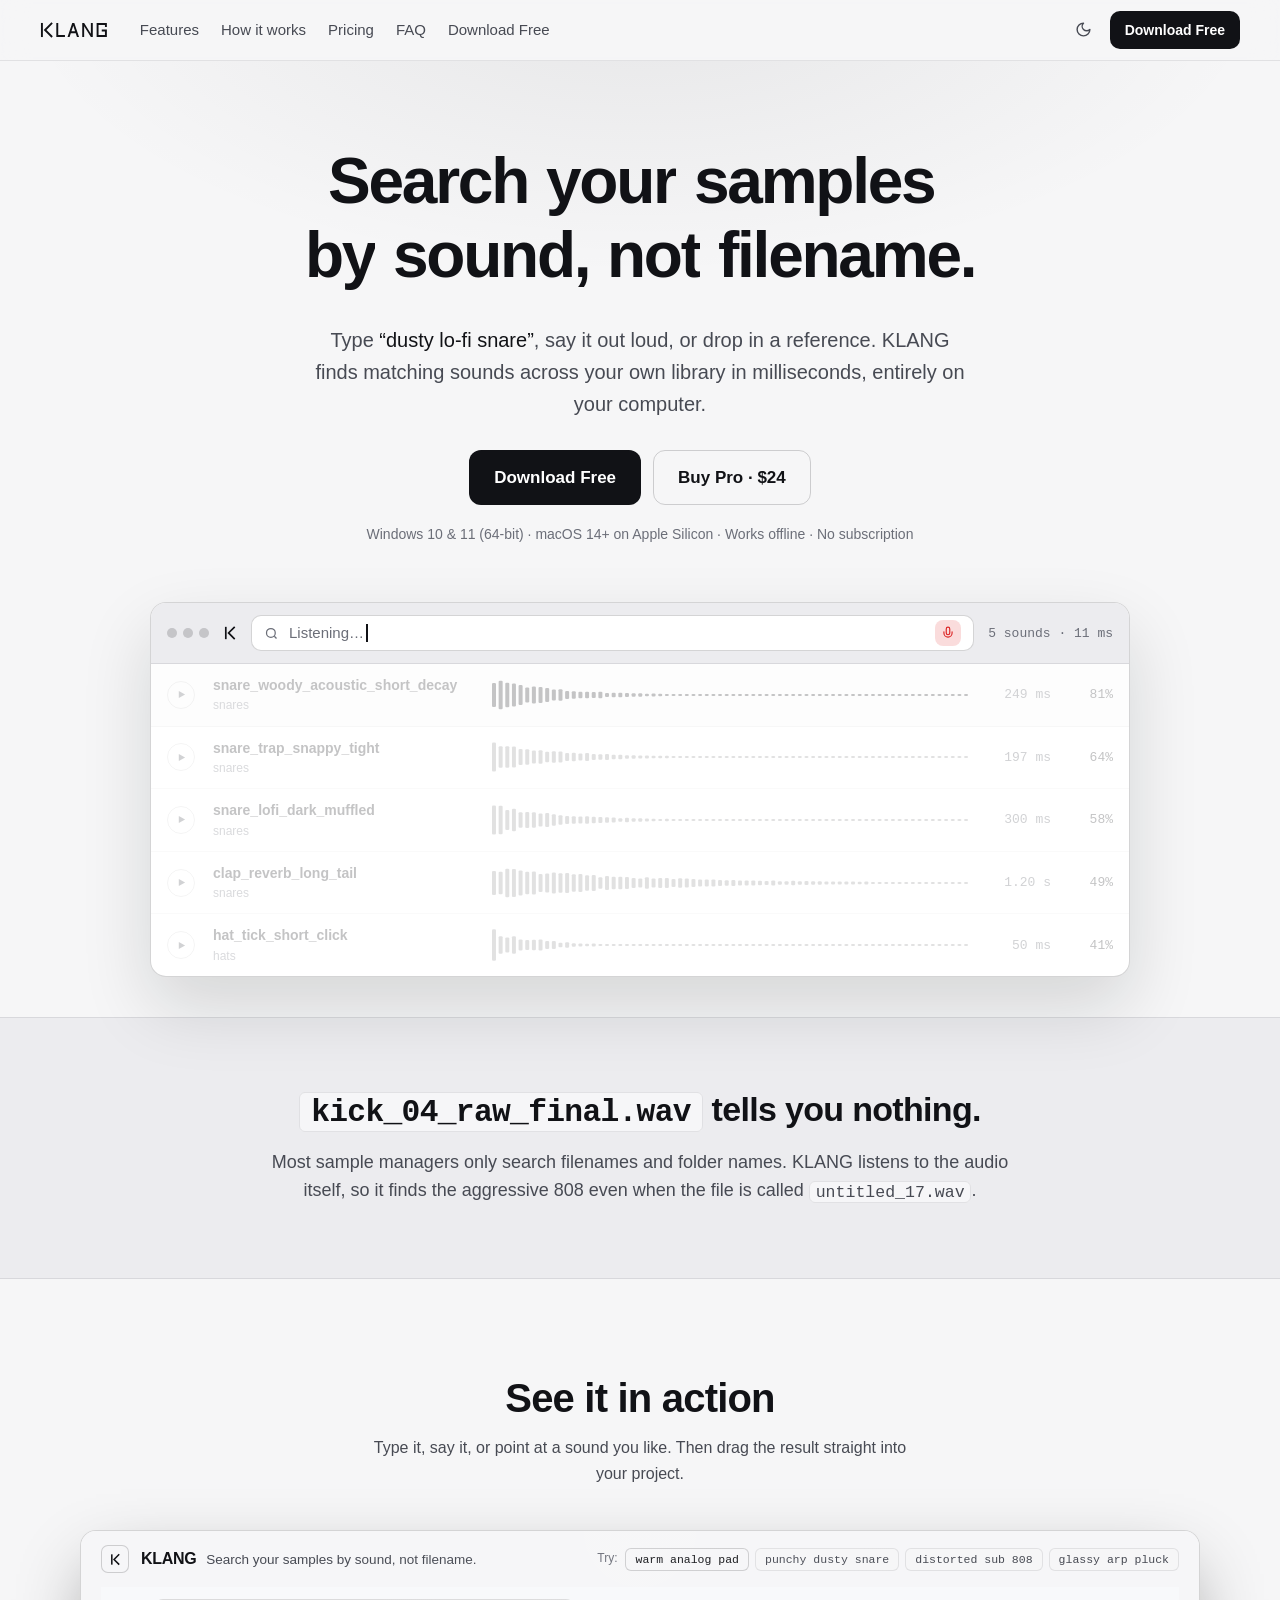
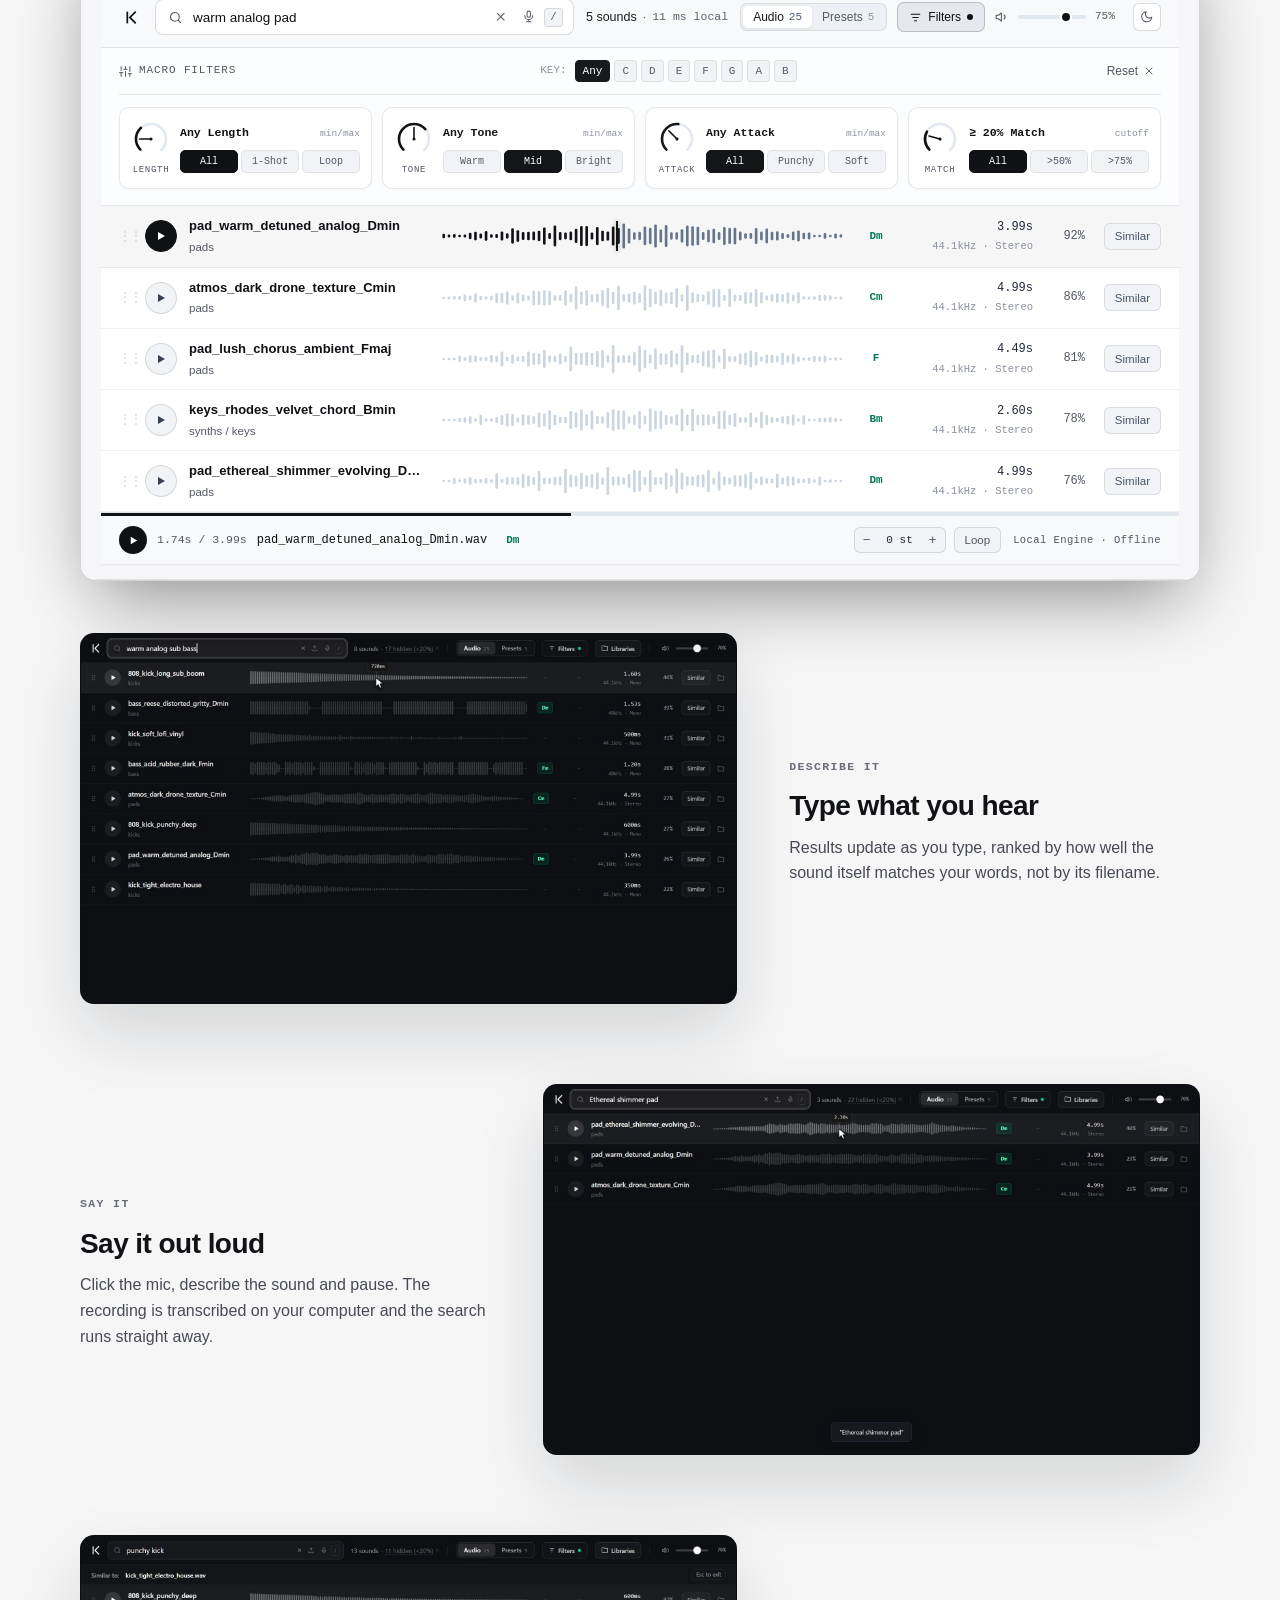
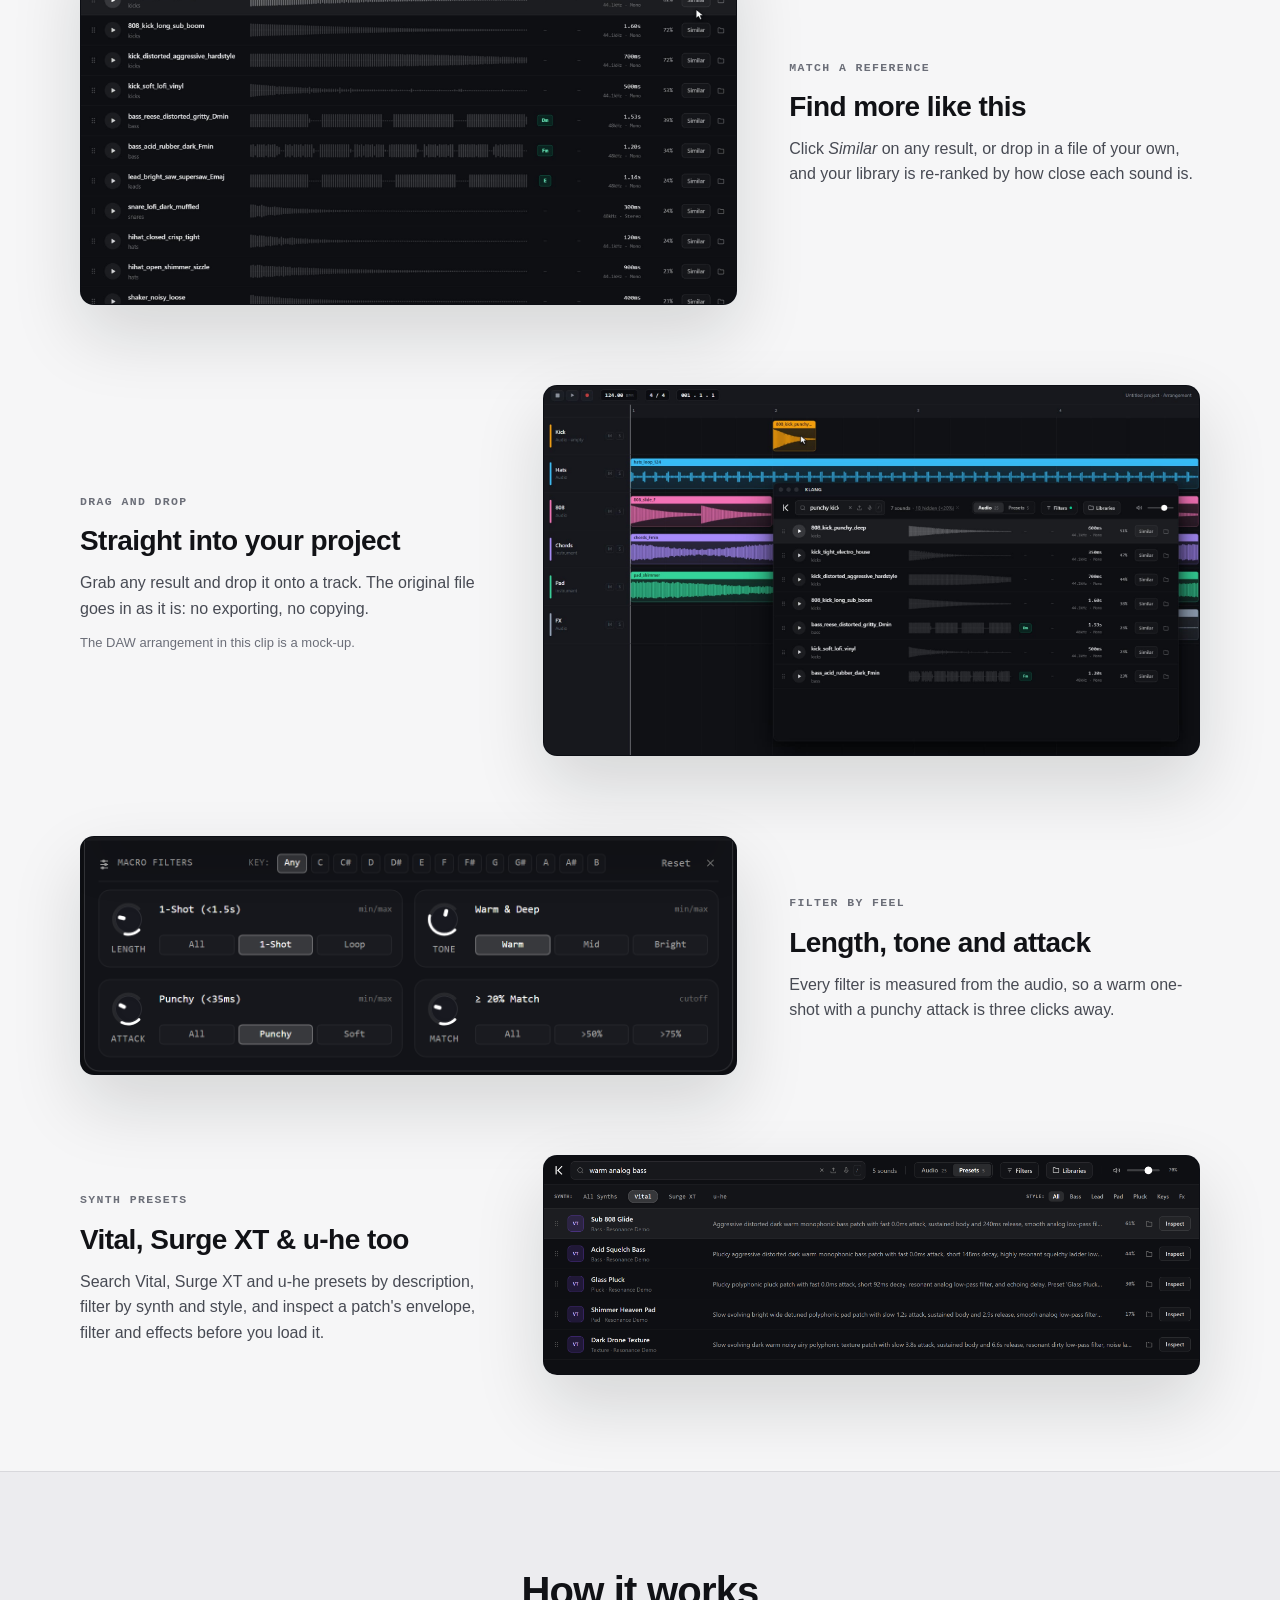
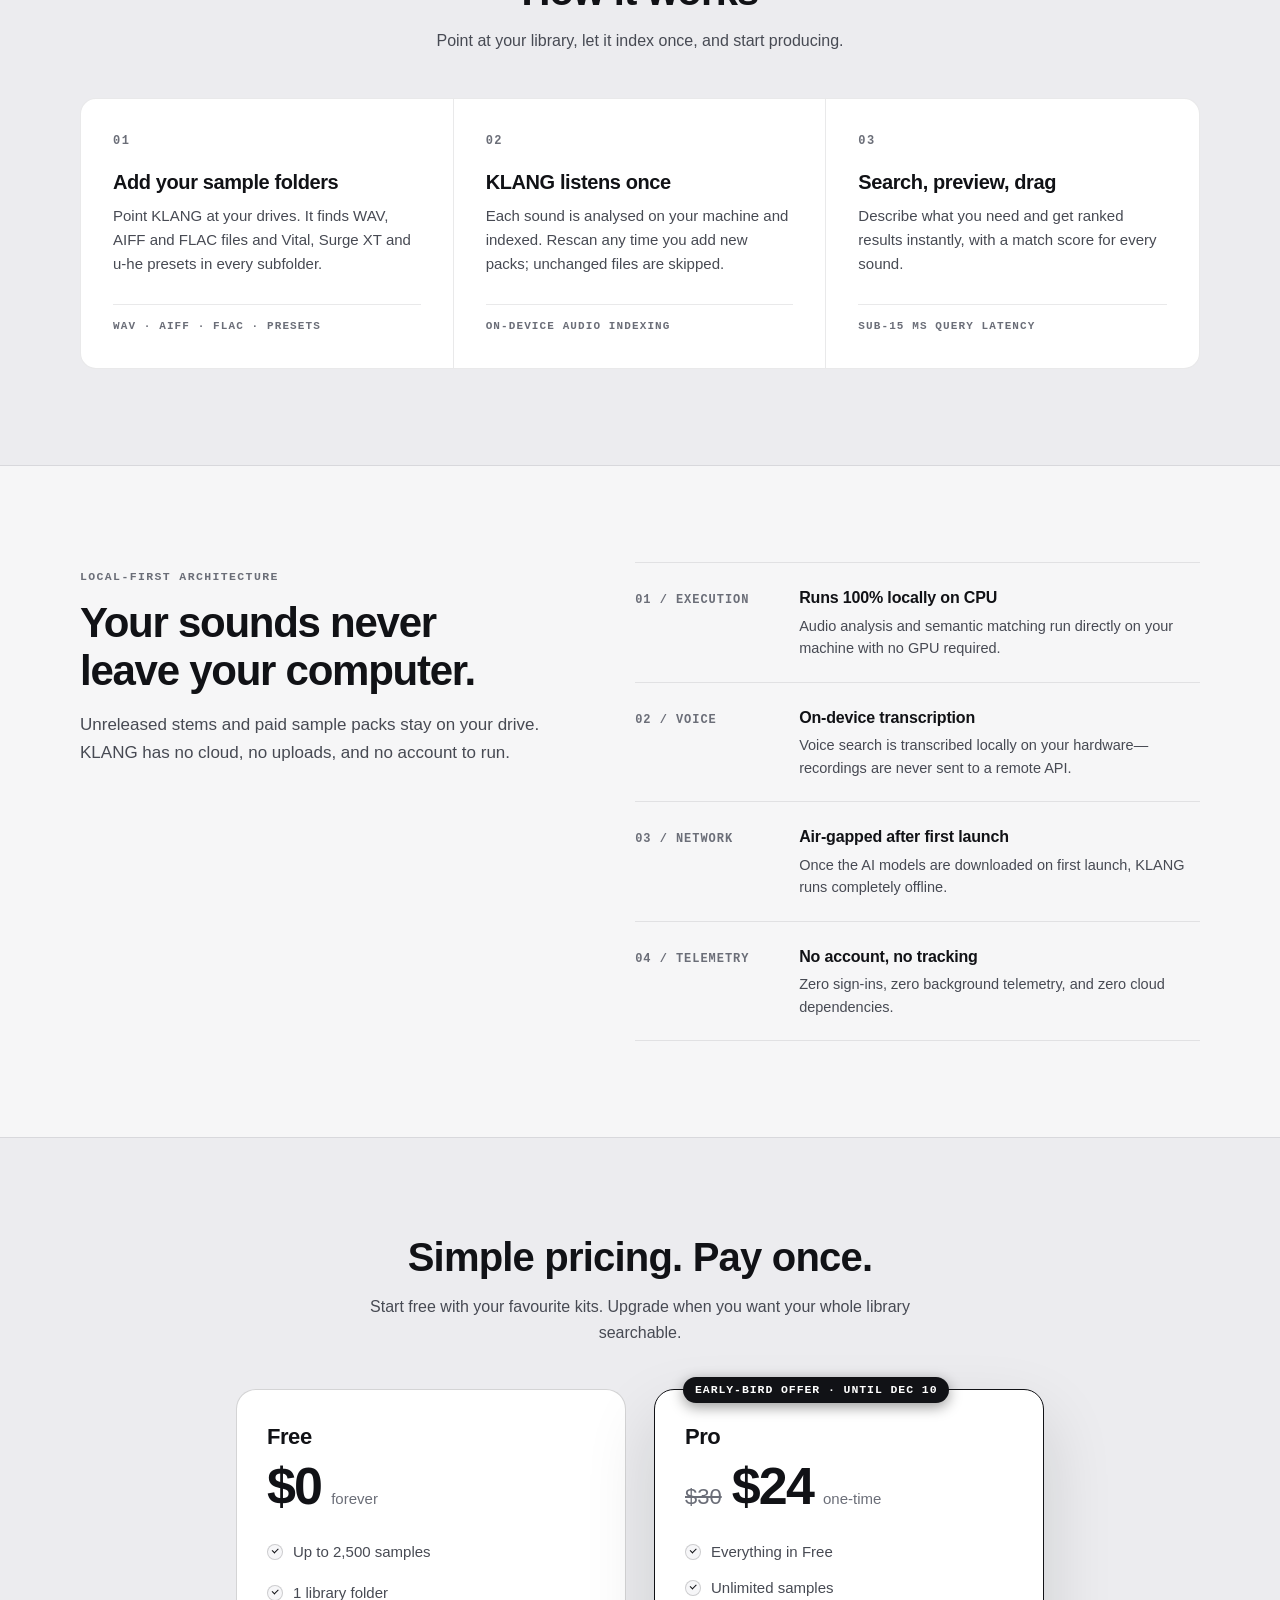
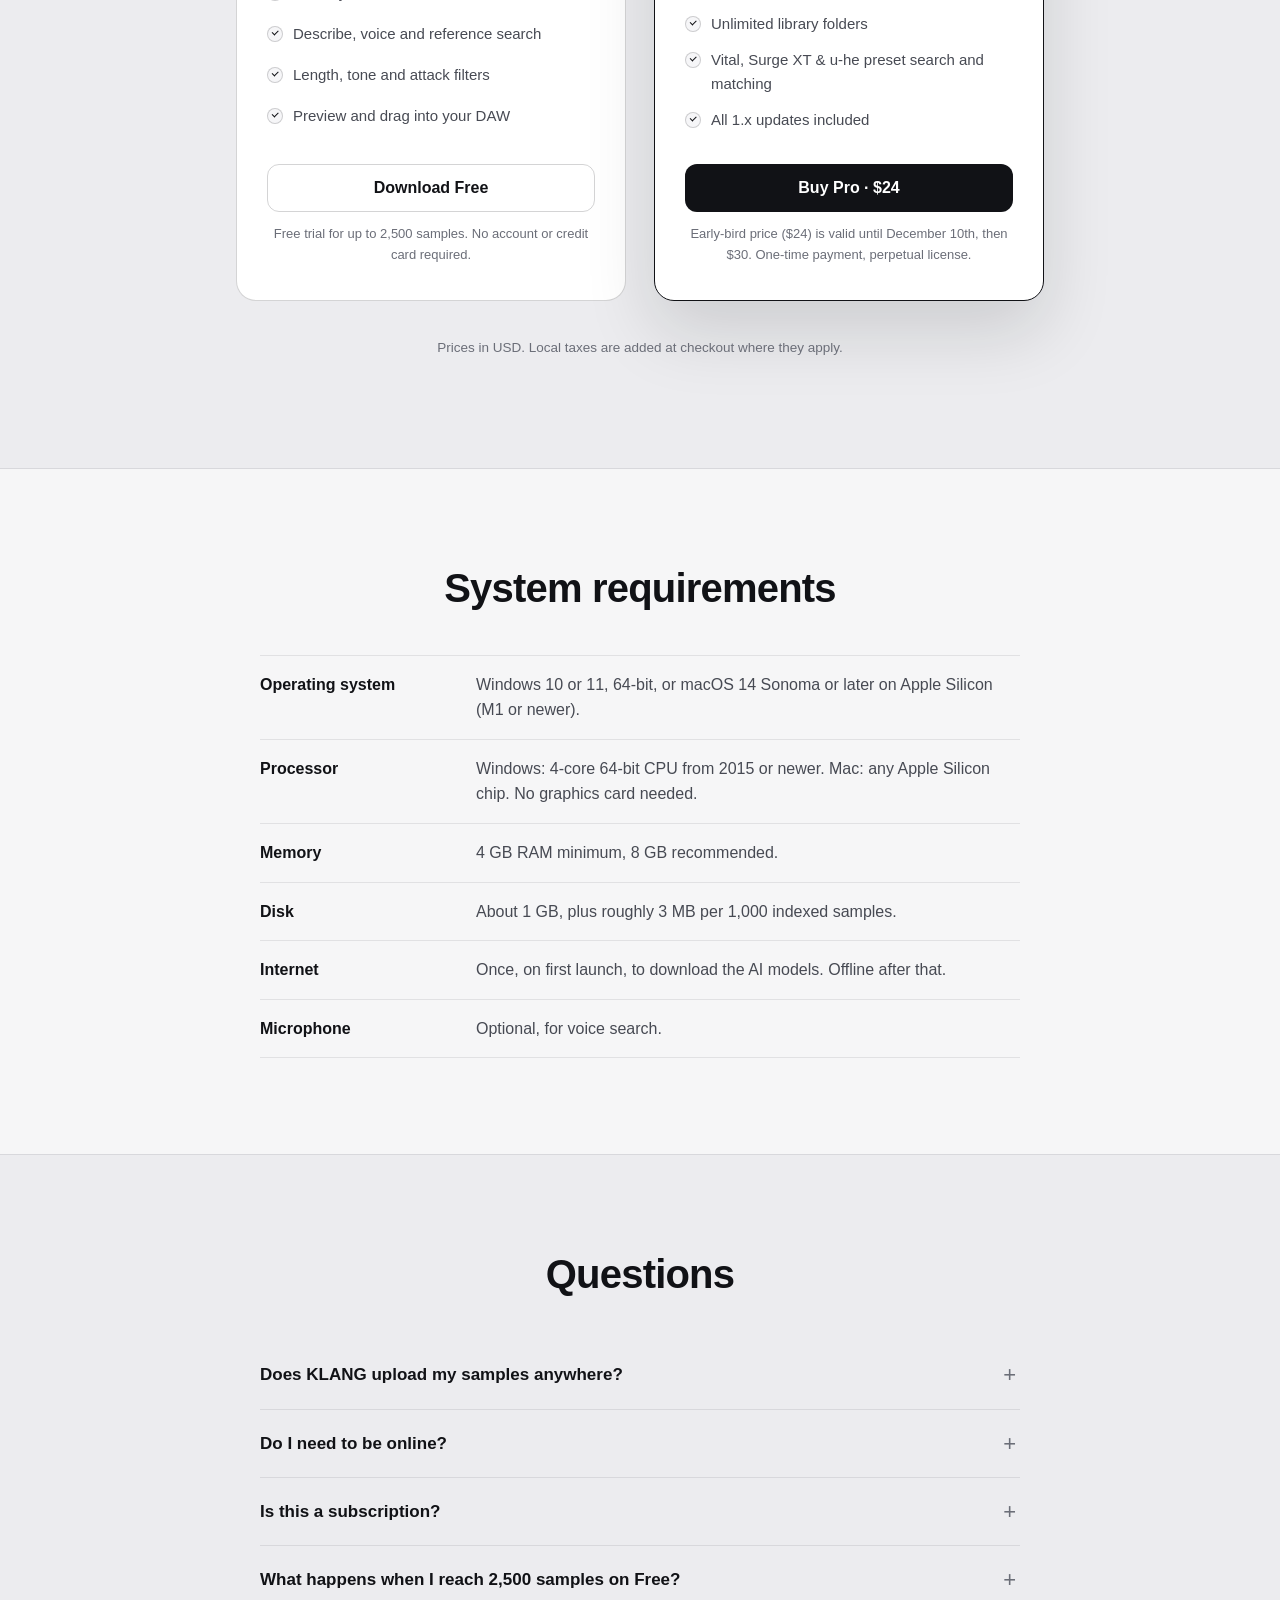
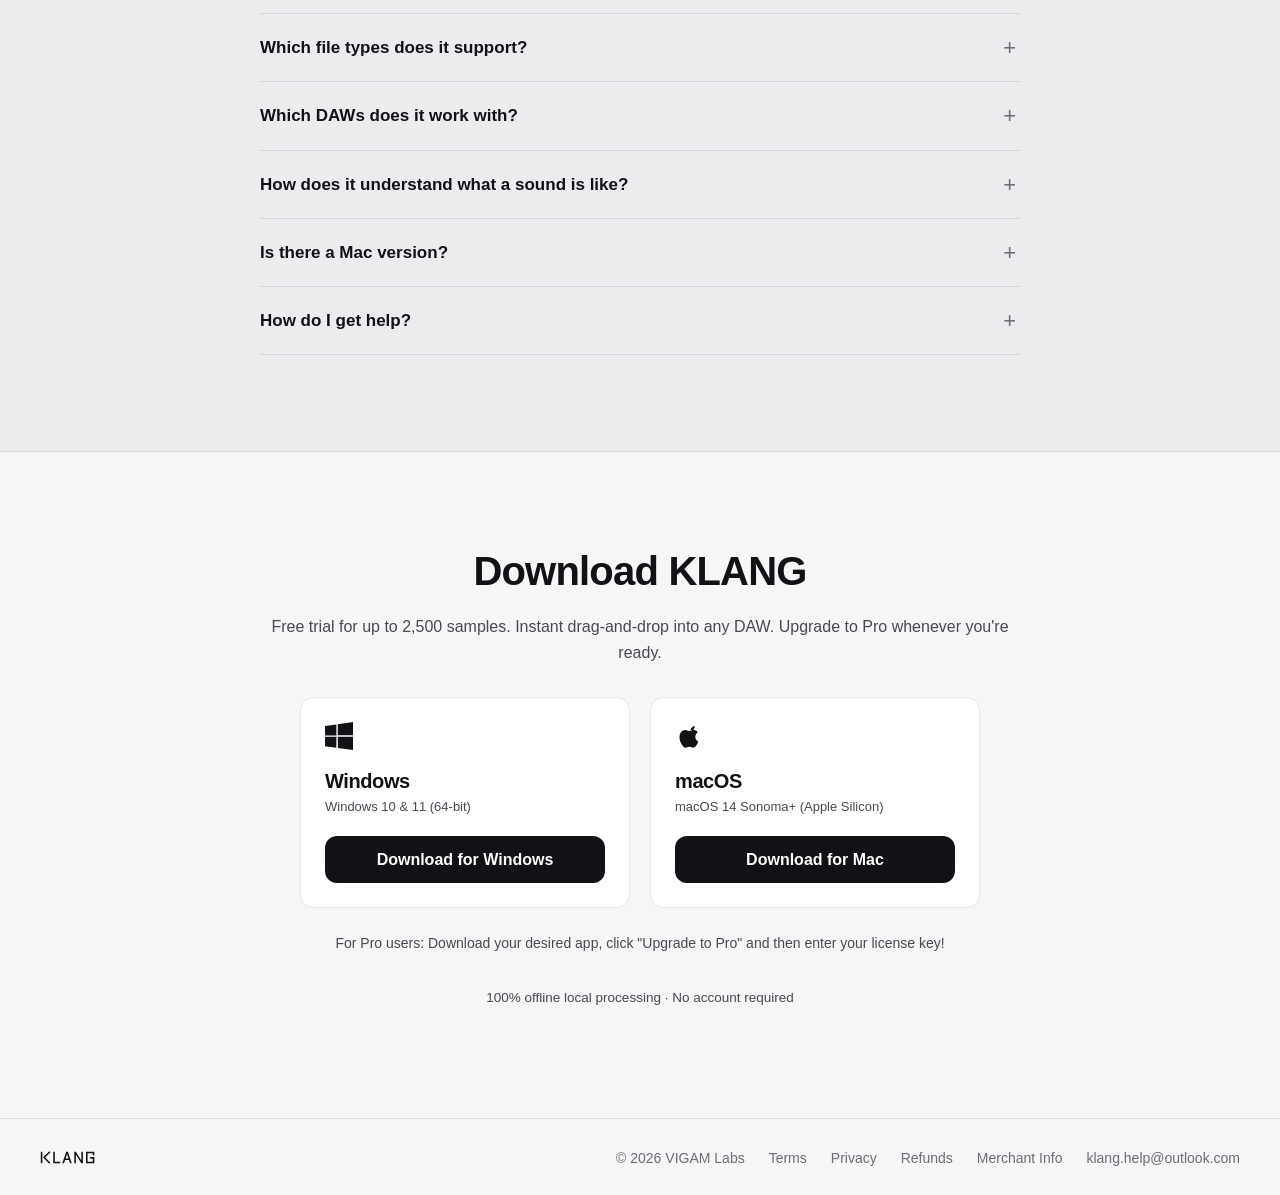
==== commit 671d721a: "Replace static hero image in 'See it in action' with interactive desktop studio mockup" ====
--- a/index.html
+++ b/index.html
@@ -27,11 +27,13 @@
     } catch (e) { }
   </script>
   <link rel="stylesheet" href="styles.css?v=9" />
+  <link rel="stylesheet" href="mockup.css" />
   <script src="config.js" defer></script>
   <script src="site.js?v=5" defer></script>
   <script src="gsap.min.js" defer></script>
   <script src="ScrollTrigger.min.js" defer></script>
   <script src="animations.js?v=9" defer></script>
+  <script src="mockup.js" defer></script>
 
   <!-- Vercel Web Analytics -->
   <script>
@@ -158,15 +160,320 @@
             project.</p>
         </div>
 
-        <figure class="app-shot">
-          <div class="app-shot-bar" aria-hidden="true"><span class="app-shot-dots"><i></i><i></i><i></i></span>KLANG
-          </div>
-          <img src="media/klang-main-hero-1080p.png"
-            srcset="media/klang-main-hero-1080p.png 1920w, media/klang-main-hero-1440p.png 2560w"
-            sizes="(max-width: 1152px) calc(100vw - 32px), 1120px" width="1920" height="1080" loading="lazy"
-            decoding="async"
-            alt="The KLANG app: results for “warm analog pad” with waveforms, key badges and match scores, the macro filter panel open, and a pad playing in the bottom player." />
-        </figure>
+        <!-- Desktop Interactive Studio Mockup -->
+        <div class="desktop-mockup-wrapper desktop-only">
+          <div class="stage-perspective">
+            <article id="klang-stage" class="stage">
+              <div class="stage-top">
+            <div class="stage-identity">
+              <div class="klang-mark" aria-hidden="true">
+                <svg viewBox="0 0 256 256">
+                  <rect x="52" y="40" width="26" height="176" fill="currentColor"/>
+                  <polyline points="191.5,39.5 103.5,127.5 191.5,215.5" fill="none" stroke="currentColor" stroke-width="26" stroke-linecap="butt" stroke-linejoin="miter"/>
+                </svg>
+              </div>
+              <div class="stage-title-group">
+                <span class="stage-name">KLANG</span>
+                <span class="stage-tagline">Search your samples by sound, not filename.</span>
+              </div>
+            </div>
+
+            <!-- Desktop: Interactive Query Chips -->
+            <div class="stage-top-right desktop-only">
+              <div class="query-chips" aria-label="Try sample queries">
+                <span class="query-chips-label">Try:</span>
+                <button type="button" class="query-chip active" data-preset-query="warm analog pad">warm analog pad</button>
+                <button type="button" class="query-chip" data-preset-query="punchy dusty snare">punchy dusty snare</button>
+                <button type="button" class="query-chip" data-preset-query="distorted sub 808">distorted sub 808</button>
+                <button type="button" class="query-chip" data-preset-query="glassy arp pluck">glassy arp pluck</button>
+              </div>
+            </div>
+
+          <!-- ==================== DESKTOP: INTERACTIVE WORKING KLANG MOCKUP ==================== -->
+          <div id="klang-mockup-view" class="klang-app" role="region" aria-label="Interactive KLANG desktop application mockup">
+            <!-- 1. KLANG Top Search & Utility Bar -->
+            <div class="ka-topbar">
+              <div class="ka-logo" aria-hidden="true">
+                <svg viewBox="0 0 256 256">
+                  <rect x="52" y="40" width="26" height="176" fill="currentColor"/>
+                  <polyline points="191.5,39.5 103.5,127.5 191.5,215.5" fill="none" stroke="currentColor" stroke-width="26" stroke-linecap="butt" stroke-linejoin="miter"/>
+                </svg>
+              </div>
+
+              <div class="ka-search-box" id="ka-search-box">
+                <svg class="ka-search-icon" viewBox="0 0 24 24" aria-hidden="true">
+                  <circle cx="11" cy="11" r="7"></circle>
+                  <path d="M20 20l-3.8-3.8"></path>
+                </svg>
+                <input
+                  id="ka-search-input"
+                  type="text"
+                  class="ka-search-input"
+                  value="warm analog pad"
+                  placeholder="Describe a sound (e.g. warm analog pad, woody snare, dark 808)..."
+                  autocomplete="off"
+                  spellcheck="false"
+                  aria-label="Search audio samples by sound description"
+                >
+                <div class="ka-search-actions">
+                  <button type="button" id="ka-clear-btn" class="ka-icon-action" title="Clear query" aria-label="Clear search query">
+                    <svg viewBox="0 0 24 24" aria-hidden="true">
+                      <path d="M18 6L6 18M6 6l12 12"></path>
+                    </svg>
+                  </button>
+                  <button type="button" id="ka-mic-btn" class="ka-icon-action" title="Simulate voice / beatbox query" aria-label="Simulate voice query">
+                    <svg viewBox="0 0 24 24" aria-hidden="true">
+                      <rect x="9" y="2" width="6" height="11" rx="3"></rect>
+                      <path d="M5 10a7 7 0 0 0 14 0M12 17v4M8 21h8"></path>
+                    </svg>
+                  </button>
+                  <kbd class="ka-kbd">/</kbd>
+                </div>
+              </div>
+
+              <div class="ka-status-meta">
+                <span id="ka-count-text" class="ka-count-main">5 sounds</span>
+                <span class="ka-count-sep">&middot;</span>
+                <span id="ka-latency-text" class="ka-count-sub">11 ms local</span>
+              </div>
+
+              <div class="ka-topbar-right">
+                <div class="ka-mode-pill" role="group" aria-label="Library type">
+                  <button type="button" class="ka-mode-btn active" data-lib-mode="audio">
+                    Audio <span id="ka-audio-badge">25</span>
+                  </button>
+                  <button type="button" class="ka-mode-btn" data-lib-mode="presets">
+                    Presets <span>5</span>
+                  </button>
+                </div>
+
+                <button type="button" id="ka-filters-toggle" class="ka-pill-btn active" aria-expanded="true">
+                  <svg viewBox="0 0 24 24" aria-hidden="true">
+                    <path d="M4 6h16M7 12h10M10 18h4"></path>
+                  </svg>
+                  Filters
+                  <span class="ka-filter-dot" aria-hidden="true"></span>
+                </button>
+
+                <div class="ka-vol-Top" title="Preview output gain">
+                  <svg viewBox="0 0 24 24" aria-hidden="true">
+                    <polygon points="11 5 6 9 2 9 2 15 6 15 11 19 11 5"></polygon>
+                    <path d="M15.54 8.46a5 5 0 0 1 0 7.07"></path>
+                  </svg>
+                  <input id="ka-master-vol" type="range" min="0" max="100" value="75" class="ka-slider" aria-label="Master preview volume">
+                  <span id="ka-vol-label" class="ka-vol-val">75%</span>
+                </div>
+
+                <button type="button" id="ka-theme-toggle" class="ka-icon-action ka-theme-btn" title="Switch KLANG dark/light theme" aria-label="Switch KLANG dark or light theme">
+                  <svg class="ka-i-sun" viewBox="0 0 24 24" aria-hidden="true">
+                    <circle cx="12" cy="12" r="4"></circle>
+                    <path d="M12 2v2M12 20v2M4.93 4.93l1.41 1.41M17.66 17.66l1.41 1.41M2 12h2M20 12h2M4.93 19.07l1.41-1.41M17.66 6.34l1.41-1.41"></path>
+                  </svg>
+                  <svg class="ka-i-moon" viewBox="0 0 24 24" aria-hidden="true">
+                    <path d="M21 12.79A9 9 0 1 1 11.21 3 7 7 0 0 0 21 12.79z"></path>
+                  </svg>
+                </button>
+              </div>
+            </div>
+
+            <!-- 2. Analog / Studio Macro Filters Drawer -->
+            <div id="ka-macro-drawer" class="ka-macro-drawer">
+              <div class="ka-macro-bar">
+                <div class="ka-macro-title">
+                  <svg viewBox="0 0 24 24" aria-hidden="true">
+                    <line x1="4" y1="21" x2="4" y2="14"></line>
+                    <line x1="4" y1="10" x2="4" y2="3"></line>
+                    <line x1="12" y1="21" x2="12" y2="12"></line>
+                    <line x1="12" y1="8" x2="12" y2="3"></line>
+                    <line x1="20" y1="21" x2="20" y2="16"></line>
+                    <line x1="20" y1="12" x2="20" y2="3"></line>
+                    <line x1="1" y1="14" x2="7" y2="14"></line>
+                    <line x1="9" y1="8" x2="15" y2="8"></line>
+                    <line x1="17" y1="16" x2="23" y2="16"></line>
+                  </svg>
+                  <span>MACRO FILTERS</span>
+                </div>
+
+                <div class="ka-key-strip" role="group" aria-label="Filter by musical key">
+                  <span class="ka-key-label">KEY:</span>
+                  <button type="button" class="ka-key-btn active" data-key="Any">Any</button>
+                  <button type="button" class="ka-key-btn" data-key="C">C</button>
+                  <button type="button" class="ka-key-btn" data-key="D">D</button>
+                  <button type="button" class="ka-key-btn" data-key="E">E</button>
+                  <button type="button" class="ka-key-btn" data-key="F">F</button>
+                  <button type="button" class="ka-key-btn" data-key="G">G</button>
+                  <button type="button" class="ka-key-btn" data-key="A">A</button>
+                  <button type="button" class="ka-key-btn" data-key="B">B</button>
+                </div>
+
+                <button type="button" id="ka-reset-filters" class="ka-reset-btn">
+                  Reset
+                  <svg viewBox="0 0 24 24" aria-hidden="true">
+                    <path d="M18 6L6 18M6 6l12 12"></path>
+                  </svg>
+                </button>
+              </div>
+
+              <!-- 4 Studio Rotary Dial Cards -->
+              <div class="ka-dials-grid">
+                <!-- LENGTH DIAL -->
+                <div class="ka-dial-card" data-macro="length">
+                  <div class="ka-dial-col">
+                    <div class="ka-rotary" data-dial="length" title="Click or drag vertically to adjust Length">
+                      <svg viewBox="0 0 56 56" aria-hidden="true">
+                        <circle class="ka-dial-track" cx="28" cy="28" r="21" stroke-dasharray="99 132" stroke-dashoffset="0"></circle>
+                        <circle class="ka-dial-arc" id="dial-arc-length" cx="28" cy="28" r="21" stroke-dasharray="99 132" stroke-dashoffset="65"></circle>
+                        <g class="ka-dial-rotor" id="dial-rotor-length" transform="rotate(-90 28 28)">
+                          <line x1="28" y1="28" x2="28" y2="12"></line>
+                          <circle cx="28" cy="28" r="2.2"></circle>
+                        </g>
+                      </svg>
+                    </div>
+                    <span class="ka-dial-caption">LENGTH</span>
+                  </div>
+                  <div class="ka-dial-body">
+                    <div class="ka-dial-head">
+                      <span class="ka-dial-val" id="dial-val-length">Any Length</span>
+                      <span class="ka-dial-unit">min/max</span>
+                    </div>
+                    <div class="ka-dial-seg">
+                      <button type="button" class="ka-seg-btn active" data-macro-btn="length" data-val="all">All</button>
+                      <button type="button" class="ka-seg-btn" data-macro-btn="length" data-val="oneshot">1-Shot</button>
+                      <button type="button" class="ka-seg-btn" data-macro-btn="length" data-val="loop">Loop</button>
+                    </div>
+                  </div>
+                </div>
+
+                <!-- TONE DIAL -->
+                <div class="ka-dial-card" data-macro="tone">
+                  <div class="ka-dial-col">
+                    <div class="ka-rotary" data-dial="tone" title="Click or drag vertically to adjust Tone">
+                      <svg viewBox="0 0 56 56" aria-hidden="true">
+                        <circle class="ka-dial-track" cx="28" cy="28" r="21" stroke-dasharray="99 132" stroke-dashoffset="0"></circle>
+                        <circle class="ka-dial-arc" id="dial-arc-tone" cx="28" cy="28" r="21" stroke-dasharray="99 132" stroke-dashoffset="32"></circle>
+                        <g class="ka-dial-rotor" id="dial-rotor-tone" transform="rotate(0 28 28)">
+                          <line x1="28" y1="28" x2="28" y2="12"></line>
+                          <circle cx="28" cy="28" r="2.2"></circle>
+                        </g>
+                      </svg>
+                    </div>
+                    <span class="ka-dial-caption">TONE</span>
+                  </div>
+                  <div class="ka-dial-body">
+                    <div class="ka-dial-head">
+                      <span class="ka-dial-val" id="dial-val-tone">Any Tone</span>
+                      <span class="ka-dial-unit">min/max</span>
+                    </div>
+                    <div class="ka-dial-seg">
+                      <button type="button" class="ka-seg-btn" data-macro-btn="tone" data-val="warm">Warm</button>
+                      <button type="button" class="ka-seg-btn active" data-macro-btn="tone" data-val="all">Mid</button>
+                      <button type="button" class="ka-seg-btn" data-macro-btn="tone" data-val="bright">Bright</button>
+                    </div>
+                  </div>
+                </div>
+
+                <!-- ATTACK DIAL -->
+                <div class="ka-dial-card" data-macro="attack">
+                  <div class="ka-dial-col">
+                    <div class="ka-rotary" data-dial="attack" title="Click or drag vertically to adjust Attack">
+                      <svg viewBox="0 0 56 56" aria-hidden="true">
+                        <circle class="ka-dial-track" cx="28" cy="28" r="21" stroke-dasharray="99 132" stroke-dashoffset="0"></circle>
+                        <circle class="ka-dial-arc" id="dial-arc-attack" cx="28" cy="28" r="21" stroke-dasharray="99 132" stroke-dashoffset="48"></circle>
+                        <g class="ka-dial-rotor" id="dial-rotor-attack" transform="rotate(-45 28 28)">
+                          <line x1="28" y1="28" x2="28" y2="12"></line>
+                          <circle cx="28" cy="28" r="2.2"></circle>
+                        </g>
+                      </svg>
+                    </div>
+                    <span class="ka-dial-caption">ATTACK</span>
+                  </div>
+                  <div class="ka-dial-body">
+                    <div class="ka-dial-head">
+                      <span class="ka-dial-val" id="dial-val-attack">Any Attack</span>
+                      <span class="ka-dial-unit">min/max</span>
+                    </div>
+                    <div class="ka-dial-seg">
+                      <button type="button" class="ka-seg-btn active" data-macro-btn="attack" data-val="all">All</button>
+                      <button type="button" class="ka-seg-btn" data-macro-btn="attack" data-val="punchy">Punchy</button>
+                      <button type="button" class="ka-seg-btn" data-macro-btn="attack" data-val="soft">Soft</button>
+                    </div>
+                  </div>
+                </div>
+
+                <!-- MATCH CUTOFF DIAL -->
+                <div class="ka-dial-card" data-macro="match">
+                  <div class="ka-dial-col">
+                    <div class="ka-rotary" data-dial="match" title="Click or drag vertically to adjust Match Cutoff">
+                      <svg viewBox="0 0 56 56" aria-hidden="true">
+                        <circle class="ka-dial-track" cx="28" cy="28" r="21" stroke-dasharray="99 132" stroke-dashoffset="0"></circle>
+                        <circle class="ka-dial-arc" id="dial-arc-match" cx="28" cy="28" r="21" stroke-dasharray="99 132" stroke-dashoffset="72"></circle>
+                        <g class="ka-dial-rotor" id="dial-rotor-match" transform="rotate(-75 28 28)">
+                          <line x1="28" y1="28" x2="28" y2="12"></line>
+                          <circle cx="28" cy="28" r="2.2"></circle>
+                        </g>
+                      </svg>
+                    </div>
+                    <span class="ka-dial-caption">MATCH</span>
+                  </div>
+                  <div class="ka-dial-body">
+                    <div class="ka-dial-head">
+                      <span class="ka-dial-val" id="dial-val-match">&ge; 20% Match</span>
+                      <span class="ka-dial-unit">cutoff</span>
+                    </div>
+                    <div class="ka-dial-seg">
+                      <button type="button" class="ka-seg-btn active" data-macro-btn="match" data-val="20">All</button>
+                      <button type="button" class="ka-seg-btn" data-macro-btn="match" data-val="50">&gt;50%</button>
+                      <button type="button" class="ka-seg-btn" data-macro-btn="match" data-val="75">&gt;75%</button>
+                    </div>
+                  </div>
+                </div>
+              </div>
+            </div>
+
+            <!-- 3. Sample Results List -->
+            <div id="ka-rows" class="ka-rows" role="list" aria-label="Matching audio samples">
+              <!-- Populated and animated via JS -->
+            </div>
+
+            <!-- 4. Bottom Studio Transport Bar -->
+            <div class="ka-transport">
+              <div class="ka-transport-progress" id="ka-transport-track" title="Click to seek">
+                <div id="ka-transport-fill" class="ka-transport-fill"></div>
+              </div>
+
+              <div class="ka-transport-inner">
+                <div class="ka-transport-left">
+                  <button type="button" id="ka-transport-play" class="ka-transport-play" aria-label="Play or pause active sample">
+                    <svg class="i-play" viewBox="0 0 24 24" aria-hidden="true">
+                      <polygon points="6 4 20 12 6 20 6 4"></polygon>
+                    </svg>
+                    <svg class="i-stop" viewBox="0 0 24 24" aria-hidden="true">
+                      <rect x="6" y="6" width="12" height="12" rx="1.5"></rect>
+                    </svg>
+                  </button>
+                  <span id="ka-transport-time" class="ka-transport-time">0.00s / 3.99s</span>
+                  <span id="ka-transport-name" class="ka-transport-name">pad_warm_detuned_analog_Dmin.wav</span>
+                  <span id="ka-transport-key" class="ka-key-tag">Dm</span>
+                </div>
+
+                <div class="ka-transport-center">
+                  <div class="ka-pitch-stepper" role="group" aria-label="Real-time pitch transpose in semitones">
+                    <button type="button" id="ka-pitch-down" class="ka-step-btn" aria-label="Transpose down 1 semitone">&minus;</button>
+                    <span id="ka-pitch-val" class="ka-pitch-val">0 st</span>
+                    <button type="button" id="ka-pitch-up" class="ka-step-btn" aria-label="Transpose up 1 semitone">+</button>
+                  </div>
+                  <button type="button" id="ka-loop-btn" class="ka-loop-btn" aria-pressed="false">Loop</button>
+                </div>
+
+                <div class="ka-transport-right">
+                  <span class="ka-engine-badge">Local Engine &middot; Offline</span>
+                </div>
+              </div>
+            </div>
+          </div>
+            </article>
+          </div>
+        </div>
 
         <div class="showcase">
           <article class="showcase-item">
--- a/mockup.css
+++ b/mockup.css
@@ -0,0 +1,1305 @@
+/* =============================================================================
+   KLANG Interactive Desktop Studio Mockup Styles
+   ============================================================================= */
+
+.desktop-only {
+  display: block;
+}
+
+@media (max-width: 860px) {
+  .desktop-only {
+    display: none !important;
+  }
+}
+
+.desktop-mockup-wrapper {
+  margin: 32px 0 52px;
+}
+
+/* ---------------------------------------------------------------- Project Stage (KLANG) */
+.showcase-section {
+  padding: 24px 0 56px;
+}
+
+.stage-perspective {
+  perspective: 1400px;
+}
+
+.stage {
+  position: relative;
+  background: var(--surface);
+  border: 1px solid var(--line-strong);
+  border-radius: 16px;
+  box-shadow: 0 28px 70px -16px rgba(0, 0, 0, 0.45);
+  overflow: hidden;
+  transform-style: preserve-3d;
+  will-change: transform;
+}
+
+/* Subtle mouse-tracked border sheen */
+.stage::before {
+  content: "";
+  position: absolute;
+  inset: 0;
+  pointer-events: none;
+  border-radius: inherit;
+  background: radial-gradient(
+    560px circle at var(--mx, 50%) var(--my, 0%),
+    rgba(255, 255, 255, 0.065),
+    transparent 60%
+  );
+  z-index: 3;
+}
+
+.stage-top {
+  display: flex;
+  align-items: center;
+  justify-content: space-between;
+  gap: 14px;
+  padding: 14px 20px;
+  border-bottom: 1px solid var(--line);
+  background: var(--surface-2);
+  flex-wrap: wrap;
+}
+
+.stage-identity {
+  display: flex;
+  align-items: center;
+  gap: 12px;
+  min-width: 0;
+}
+
+.klang-mark {
+  width: 28px;
+  height: 28px;
+  border-radius: 7px;
+  border: 1px solid var(--line-strong);
+  background: var(--surface-2);
+  color: var(--ink);
+  display: grid;
+  place-items: center;
+  flex-shrink: 0;
+}
+
+.klang-mark svg {
+  width: 15px;
+  height: 15px;
+  display: block;
+}
+
+.stage-title-group {
+  display: flex;
+  align-items: baseline;
+  gap: 10px;
+  flex-wrap: wrap;
+  min-width: 0;
+}
+
+.stage-name {
+  font-size: 16px;
+  font-weight: 600;
+  letter-spacing: -0.02em;
+  color: var(--ink);
+}
+
+.stage-tagline {
+  font-size: 13.5px;
+  color: var(--ink-2);
+}
+
+.stage-top-right {
+  display: flex;
+  align-items: center;
+  gap: 12px;
+  flex-wrap: wrap;
+}
+
+.query-chips {
+  display: flex;
+  align-items: center;
+  gap: 6px;
+  flex-wrap: wrap;
+}
+
+.query-chips-label {
+  font-size: 12px;
+  color: var(--ink-3);
+  font-weight: 500;
+  margin-right: 2px;
+}
+
+.query-chip {
+  padding: 4px 9px;
+  border-radius: 6px;
+  border: 1px solid var(--line);
+  background: var(--bg);
+  color: var(--ink-2);
+  font-family: 'JetBrains Mono', monospace;
+  font-size: 11.5px;
+  cursor: pointer;
+  transition: color 0.15s ease, border-color 0.15s ease, background 0.15s ease;
+}
+
+.query-chip:hover {
+  color: var(--ink);
+  border-color: var(--line-strong);
+}
+
+.query-chip.active {
+  color: var(--ink);
+  background: var(--surface-2);
+  border-color: var(--line-strong);
+}
+
+
+
+/* ============================================================================
+   WORKING KLANG DESKTOP MOCKUP (.klang-app)
+   Supports full Dark Mode & Light Mode (Teenage Engineering Field Aesthetic)
+   ============================================================================ */
+:root[data-theme="dark"] .klang-app:not([data-klang-theme="light"]),
+.klang-app[data-klang-theme="dark"] {
+  --ka-bg: #0c0d10;
+  --ka-ink: #f4f5f7;
+  --ka-ink-2: #8e929e;
+  --ka-ink-3: #636773;
+  --ka-border: rgba(255, 255, 255, 0.08);
+  --ka-topbar-bg: #0e1014;
+  --ka-box-bg: #14161c;
+  --ka-box-border: rgba(255, 255, 255, 0.12);
+  --ka-box-focus-border: rgba(255, 255, 255, 0.28);
+  --ka-box-focus-shadow: rgba(255, 255, 255, 0.04);
+  --ka-action-hover: rgba(255, 255, 255, 0.07);
+  --ka-kbd-bg: #1b1d24;
+  --ka-kbd-border: rgba(255, 255, 255, 0.1);
+  --ka-kbd-ink: #828691;
+  --ka-mode-pill-bg: #14161c;
+  --ka-mode-pill-border: rgba(255, 255, 255, 0.1);
+  --ka-mode-btn-active-bg: #232630;
+  --ka-mode-btn-active-ink: #f4f5f7;
+  --ka-mode-btn-active-sub: #b5b9c4;
+  --ka-mode-btn-shadow: none;
+  --ka-pill-bg: #171920;
+  --ka-pill-border: rgba(255, 255, 255, 0.12);
+  --ka-pill-ink: #c8cbd4;
+  --ka-pill-hover-border: rgba(255, 255, 255, 0.22);
+  --ka-pill-active-bg: #1f232c;
+  --ka-pill-active-border: rgba(255, 255, 255, 0.22);
+  --ka-pill-active-ink: #ffffff;
+  --ka-slider-track: #262934;
+  --ka-slider-thumb-border: #0e1014;
+  --ka-drawer-bg: #0b0c0f;
+  --ka-key-bg: #13151b;
+  --ka-key-border: rgba(255, 255, 255, 0.08);
+  --ka-key-hover-border: rgba(255, 255, 255, 0.2);
+  --ka-key-active-bg: #252833;
+  --ka-key-active-border: rgba(255, 255, 255, 0.28);
+  --ka-key-active-ink: #ffffff;
+  --ka-card-bg: #12141a;
+  --ka-card-border: rgba(255, 255, 255, 0.075);
+  --ka-card-hover-bg: #15171e;
+  --ka-card-hover-border: rgba(255, 255, 255, 0.15);
+  --ka-card-shadow: none;
+  --ka-dial-track: #252833;
+  --ka-dial-fill: #f4f5f7;
+  --ka-seg-bg: #171a22;
+  --ka-seg-border: rgba(255, 255, 255, 0.08);
+  --ka-seg-ink: #8b8f9c;
+  --ka-seg-hover-border: rgba(255, 255, 255, 0.18);
+  --ka-seg-active-bg: #2a2e3b;
+  --ka-seg-active-border: rgba(255, 255, 255, 0.28);
+  --ka-seg-active-ink: #ffffff;
+  --ka-rows-bg: #0c0d10;
+  --ka-row-border: rgba(255, 255, 255, 0.055);
+  --ka-row-hover: rgba(255, 255, 255, 0.025);
+  --ka-row-selected: rgba(255, 255, 255, 0.025);
+  --ka-row-playing: rgba(255, 255, 255, 0.045);
+  --ka-grip-ink: #454852;
+  --ka-play-btn-bg: #171920;
+  --ka-play-btn-border: rgba(255, 255, 255, 0.12);
+  --ka-play-btn-ink: #d5d8e0;
+  --ka-play-btn-hover-border: rgba(255, 255, 255, 0.3);
+  --ka-accent-btn-bg: #f4f5f7;
+  --ka-accent-btn-ink: #0b0c0e;
+  --ka-wave-idle: #444854;
+  --ka-wave-hover: #5a5f6e;
+  --ka-wave-played: #f4f5f7;
+  --ka-wave-unplayed: #5e6372;
+  --ka-playhead-bg: #ffffff;
+  --ka-playhead-shadow: 0 0 6px rgba(255, 255, 255, 0.8);
+  --ka-tag-bg: rgba(255, 255, 255, 0.08);
+  --ka-tag-border: rgba(255, 255, 255, 0.18);
+  --ka-tag-ink: var(--ka-ink);
+  --ka-dur-ink: #e1e4ec;
+  --ka-similar-bg: #15171e;
+  --ka-similar-border: rgba(255, 255, 255, 0.1);
+  --ka-similar-ink: #c2c6d1;
+  --ka-similar-hover-bg: #222631;
+  --ka-similar-hover-border: rgba(255, 255, 255, 0.24);
+  --ka-transport-bg: #090a0d;
+  --ka-trans-track: #1c1f28;
+  --ka-trans-fill: #f4f5f7;
+  --ka-stepper-bg: #14161c;
+  --ka-stepper-border: rgba(255, 255, 255, 0.1);
+  --ka-step-hover-bg: rgba(255, 255, 255, 0.08);
+  --ka-pitch-ink: #e1e4ec;
+  --ka-loop-active-bg: #232733;
+  --ka-loop-active-border: rgba(255, 255, 255, 0.24);
+  --ka-loop-active-ink: #f4f5f7;
+}
+
+:root[data-theme="light"] .klang-app:not([data-klang-theme="dark"]),
+.klang-app[data-klang-theme="light"] {
+  --ka-bg: #ffffff;
+  --ka-ink: #0f1115;
+  --ka-ink-2: #525763;
+  --ka-ink-3: #8a909d;
+  --ka-border: rgba(15, 17, 21, 0.09);
+  --ka-topbar-bg: #f8f9fb;
+  --ka-box-bg: #ffffff;
+  --ka-box-border: rgba(15, 17, 21, 0.15);
+  --ka-box-focus-border: rgba(15, 17, 21, 0.4);
+  --ka-box-focus-shadow: rgba(15, 17, 21, 0.05);
+  --ka-action-hover: rgba(15, 17, 21, 0.06);
+  --ka-kbd-bg: #f1f3f6;
+  --ka-kbd-border: rgba(15, 17, 21, 0.12);
+  --ka-kbd-ink: #4b5563;
+  --ka-mode-pill-bg: #edf0f4;
+  --ka-mode-pill-border: rgba(15, 17, 21, 0.09);
+  --ka-mode-btn-active-bg: #ffffff;
+  --ka-mode-btn-active-ink: #0f1115;
+  --ka-mode-btn-active-sub: #475569;
+  --ka-mode-btn-shadow: 0 1px 3px rgba(15, 17, 21, 0.08);
+  --ka-pill-bg: #f1f3f6;
+  --ka-pill-border: rgba(15, 17, 21, 0.12);
+  --ka-pill-ink: #374151;
+  --ka-pill-hover-border: rgba(15, 17, 21, 0.24);
+  --ka-pill-active-bg: #e5e8ed;
+  --ka-pill-active-border: rgba(15, 17, 21, 0.2);
+  --ka-pill-active-ink: #0f1115;
+  --ka-slider-track: #e2e8f0;
+  --ka-slider-thumb-border: #ffffff;
+  --ka-drawer-bg: #fcfdfe;
+  --ka-key-bg: #f1f3f6;
+  --ka-key-border: rgba(15, 17, 21, 0.09);
+  --ka-key-hover-border: rgba(15, 17, 21, 0.22);
+  --ka-key-active-bg: #0f1115;
+  --ka-key-active-border: #0f1115;
+  --ka-key-active-ink: #ffffff;
+  --ka-card-bg: #ffffff;
+  --ka-card-border: rgba(15, 17, 21, 0.09);
+  --ka-card-hover-bg: #f9fafb;
+  --ka-card-hover-border: rgba(15, 17, 21, 0.18);
+  --ka-card-shadow: 0 1px 3px rgba(15, 17, 21, 0.04);
+  --ka-dial-track: #e2e8f0;
+  --ka-dial-fill: #0f1115;
+  --ka-seg-bg: #f1f3f6;
+  --ka-seg-border: rgba(15, 17, 21, 0.08);
+  --ka-seg-ink: #525763;
+  --ka-seg-hover-border: rgba(15, 17, 21, 0.2);
+  --ka-seg-active-bg: #0f1115;
+  --ka-seg-active-border: #0f1115;
+  --ka-seg-active-ink: #ffffff;
+  --ka-rows-bg: #ffffff;
+  --ka-row-border: rgba(15, 17, 21, 0.065);
+  --ka-row-hover: rgba(15, 17, 21, 0.025);
+  --ka-row-selected: rgba(15, 17, 21, 0.035);
+  --ka-row-playing: rgba(15, 17, 21, 0.048);
+  --ka-grip-ink: #cbd5e1;
+  --ka-play-btn-bg: #f1f3f6;
+  --ka-play-btn-border: rgba(15, 17, 21, 0.12);
+  --ka-play-btn-ink: #374151;
+  --ka-play-btn-hover-border: rgba(15, 17, 21, 0.3);
+  --ka-accent-btn-bg: #0f1115;
+  --ka-accent-btn-ink: #ffffff;
+  --ka-wave-idle: #cbd5e1;
+  --ka-wave-hover: #94a3b8;
+  --ka-wave-played: #0f1115;
+  --ka-wave-unplayed: #64748b;
+  --ka-playhead-bg: #0f1115;
+  --ka-playhead-shadow: 0 0 5px rgba(15, 17, 21, 0.4);
+  --ka-tag-bg: rgba(255, 255, 255, 0.06);
+  --ka-tag-border: rgba(255, 255, 255, 0.2);
+  --ka-tag-ink: #047857;
+  --ka-dur-ink: #1f2937;
+  --ka-similar-bg: #f1f3f6;
+  --ka-similar-border: rgba(15, 17, 21, 0.1);
+  --ka-similar-ink: #475569;
+  --ka-similar-hover-bg: #e2e8f0;
+  --ka-similar-hover-border: rgba(15, 17, 21, 0.22);
+  --ka-transport-bg: #f8f9fb;
+  --ka-trans-track: #e2e8f0;
+  --ka-trans-fill: #0f1115;
+  --ka-stepper-bg: #f1f3f6;
+  --ka-stepper-border: rgba(15, 17, 21, 0.12);
+  --ka-step-hover-bg: rgba(15, 17, 21, 0.06);
+  --ka-pitch-ink: #1f2937;
+  --ka-loop-active-bg: #0f1115;
+  --ka-loop-active-border: #0f1115;
+  --ka-loop-active-ink: #ffffff;
+}
+
+.klang-app {
+  background: var(--ka-bg);
+  color: var(--ka-ink);
+  border-bottom: 1px solid var(--ka-border);
+  user-select: none;
+  font-family: 'Inter', -apple-system, BlinkMacSystemFont, sans-serif;
+  max-width: 100%;
+  overflow: hidden;
+  transition: background-color 0.25s ease, color 0.25s ease, border-color 0.25s ease;
+}
+
+/* 1. Top Search & Controls Bar */
+.ka-topbar {
+  display: flex;
+  align-items: center;
+  gap: 12px;
+  padding: 12px 18px;
+  background: var(--ka-topbar-bg);
+  border-bottom: 1px solid var(--ka-border);
+  flex-wrap: wrap;
+  transition: background-color 0.25s ease, border-color 0.25s ease;
+}
+
+.ka-logo {
+  width: 24px;
+  height: 24px;
+  display: grid;
+  place-items: center;
+  flex-shrink: 0;
+  color: var(--ka-ink);
+}
+
+.ka-logo svg {
+  width: 17px;
+  height: 17px;
+  display: block;
+}
+
+.ka-search-box {
+  flex: 1 1 220px;
+  min-width: 0;
+  max-width: 420px;
+  display: flex;
+  align-items: center;
+  gap: 8px;
+  height: 36px;
+  padding: 0 10px 0 12px;
+  background: var(--ka-box-bg);
+  border: 1px solid var(--ka-box-border);
+  border-radius: 8px;
+  transition: border-color 0.15s ease, box-shadow 0.15s ease, background-color 0.25s ease;
+}
+
+.ka-search-box:focus-within {
+  border-color: var(--ka-box-focus-border);
+  box-shadow: 0 0 0 3px var(--ka-box-focus-shadow);
+}
+
+.ka-search-box.voice-active {
+  border-color: #059669;
+  box-shadow: 0 0 0 3px rgba(5, 150, 105, 0.15);
+}
+
+.ka-search-icon {
+  width: 15px;
+  height: 15px;
+  fill: none;
+  stroke: var(--ka-ink-2);
+  stroke-width: 1.8;
+  stroke-linecap: round;
+  flex-shrink: 0;
+}
+
+.ka-search-input {
+  width: 100%;
+  min-width: 0;
+  border: none;
+  outline: none;
+  background: transparent;
+  color: var(--ka-ink);
+  font-family: inherit;
+  font-size: 13.5px;
+  font-weight: 500;
+}
+
+.ka-search-input::placeholder {
+  color: var(--ka-ink-3);
+}
+
+.ka-search-actions {
+  display: flex;
+  align-items: center;
+  gap: 4px;
+  flex-shrink: 0;
+}
+
+.ka-icon-action {
+  width: 24px;
+  height: 24px;
+  border-radius: 5px;
+  border: none;
+  background: transparent;
+  color: var(--ka-ink-2);
+  display: grid;
+  place-items: center;
+  cursor: pointer;
+  transition: color 0.15s ease, background 0.15s ease;
+}
+
+.ka-icon-action:hover {
+  color: var(--ka-ink);
+  background: var(--ka-action-hover);
+}
+
+.ka-icon-action.recording {
+  color: #059669;
+  background: rgba(5, 150, 105, 0.12);
+}
+
+.ka-icon-action svg {
+  width: 13.5px;
+  height: 13.5px;
+  fill: none;
+  stroke: currentColor;
+  stroke-width: 1.85;
+  stroke-linecap: round;
+  stroke-linejoin: round;
+}
+
+.ka-kbd {
+  display: inline-grid;
+  place-items: center;
+  width: 19px;
+  height: 19px;
+  border-radius: 4px;
+  border: 1px solid var(--ka-kbd-border);
+  background: var(--ka-kbd-bg);
+  color: var(--ka-kbd-ink);
+  font-family: 'JetBrains Mono', monospace;
+  font-size: 10.5px;
+}
+
+.ka-status-meta {
+  display: flex;
+  align-items: center;
+  gap: 6px;
+  font-size: 12.5px;
+  color: var(--ka-ink-2);
+  white-space: nowrap;
+}
+
+.ka-count-main {
+  color: var(--ka-ink);
+  font-weight: 500;
+}
+
+.ka-count-sub {
+  font-family: 'JetBrains Mono', monospace;
+  font-size: 11.5px;
+  color: var(--ka-ink-2);
+}
+
+.ka-topbar-right {
+  margin-left: auto;
+  display: flex;
+  align-items: center;
+  gap: 10px;
+  flex-wrap: wrap;
+}
+
+.ka-mode-pill {
+  display: inline-flex;
+  align-items: center;
+  padding: 2px;
+  background: var(--ka-mode-pill-bg);
+  border: 1px solid var(--ka-mode-pill-border);
+  border-radius: 7px;
+  transition: background-color 0.25s ease, border-color 0.25s ease;
+}
+
+.ka-mode-btn {
+  padding: 4px 10px;
+  border-radius: 5px;
+  border: none;
+  background: transparent;
+  color: var(--ka-ink-2);
+  font-family: inherit;
+  font-size: 12px;
+  font-weight: 500;
+  cursor: pointer;
+  display: inline-flex;
+  align-items: center;
+  gap: 5px;
+  transition: color 0.15s ease, background 0.15s ease;
+}
+
+.ka-mode-btn span {
+  font-family: 'JetBrains Mono', monospace;
+  font-size: 11px;
+  color: var(--ka-ink-3);
+}
+
+.ka-mode-btn.active {
+  background: var(--ka-mode-btn-active-bg);
+  color: var(--ka-mode-btn-active-ink);
+  box-shadow: var(--ka-mode-btn-shadow);
+}
+
+.ka-mode-btn.active span {
+  color: var(--ka-mode-btn-active-sub);
+}
+
+.ka-pill-btn {
+  display: inline-flex;
+  align-items: center;
+  gap: 6px;
+  height: 30px;
+  padding: 0 11px;
+  border-radius: 7px;
+  border: 1px solid var(--ka-pill-border);
+  background: var(--ka-pill-bg);
+  color: var(--ka-pill-ink);
+  font-family: inherit;
+  font-size: 12px;
+  font-weight: 500;
+  cursor: pointer;
+  transition: border-color 0.15s ease, background 0.15s ease, color 0.15s ease;
+}
+
+.ka-pill-btn:hover {
+  border-color: var(--ka-pill-hover-border);
+  color: var(--ka-ink);
+}
+
+.ka-pill-btn.active {
+  background: var(--ka-pill-active-bg);
+  border-color: var(--ka-pill-active-border);
+  color: var(--ka-pill-active-ink);
+}
+
+.ka-pill-btn svg {
+  width: 13px;
+  height: 13px;
+  fill: none;
+  stroke: currentColor;
+  stroke-width: 1.85;
+  stroke-linecap: round;
+}
+
+.ka-filter-dot {
+  width: 6px;
+  height: 6px;
+  border-radius: 50%;
+  background: var(--ka-ink);
+  opacity: 0.4;
+  transition: opacity 0.15s ease;
+}
+
+.ka-pill-btn.active .ka-filter-dot {
+  opacity: 1;
+}
+
+.ka-vol-Top {
+  display: flex;
+  align-items: center;
+  gap: 7px;
+  color: var(--ka-ink-2);
+}
+
+.ka-vol-Top svg {
+  width: 14px;
+  height: 14px;
+  fill: none;
+  stroke: currentColor;
+  stroke-width: 1.8;
+  stroke-linecap: round;
+  stroke-linejoin: round;
+}
+
+.ka-slider {
+  -webkit-appearance: none;
+  appearance: none;
+  width: 68px;
+  height: 4px;
+  border-radius: 99px;
+  background: var(--ka-slider-track);
+  outline: none;
+  cursor: pointer;
+}
+
+.ka-slider::-webkit-slider-thumb {
+  -webkit-appearance: none;
+  appearance: none;
+  width: 12px;
+  height: 12px;
+  border-radius: 50%;
+  background: var(--ka-accent-btn-bg);
+  border: 2px solid var(--ka-slider-thumb-border);
+  cursor: pointer;
+}
+
+.ka-vol-val {
+  font-family: 'JetBrains Mono', monospace;
+  font-size: 11px;
+  color: var(--ka-ink-2);
+  min-width: 28px;
+}
+
+/* In-mockup Theme Toggle Pill */
+.ka-theme-btn {
+  width: 28px;
+  height: 28px;
+  border-radius: 6px;
+  border: 1px solid var(--ka-box-border);
+  background: var(--ka-box-bg);
+}
+
+.ka-theme-btn:hover {
+  background: var(--ka-pill-active-bg);
+}
+
+.ka-theme-btn .ka-i-moon {
+  display: none;
+}
+
+:root[data-theme="light"] .klang-app:not([data-klang-theme="dark"]) .ka-theme-btn .ka-i-sun,
+.klang-app[data-klang-theme="light"] .ka-theme-btn .ka-i-sun {
+  display: none;
+}
+
+:root[data-theme="light"] .klang-app:not([data-klang-theme="dark"]) .ka-theme-btn .ka-i-moon,
+.klang-app[data-klang-theme="light"] .ka-theme-btn .ka-i-moon {
+  display: block;
+}
+
+/* 2. Analog / Studio Macro Filters Drawer */
+.ka-macro-drawer {
+  background: var(--ka-drawer-bg);
+  border-bottom: 1px solid var(--ka-border);
+  padding: 12px 18px 16px;
+  overflow: hidden;
+  transition: background-color 0.25s ease, border-color 0.25s ease;
+}
+
+.ka-macro-bar {
+  display: flex;
+  align-items: center;
+  justify-content: space-between;
+  gap: 12px;
+  padding-bottom: 12px;
+  margin-bottom: 12px;
+  border-bottom: 1px solid var(--ka-border);
+  flex-wrap: wrap;
+}
+
+.ka-macro-title {
+  display: inline-flex;
+  align-items: center;
+  gap: 7px;
+  font-family: 'JetBrains Mono', monospace;
+  font-size: 11px;
+  font-weight: 500;
+  letter-spacing: 0.08em;
+  color: var(--ka-ink-2);
+}
+
+.ka-macro-title svg {
+  width: 13px;
+  height: 13px;
+  fill: none;
+  stroke: currentColor;
+  stroke-width: 1.8;
+  stroke-linecap: round;
+}
+
+.ka-key-strip {
+  display: flex;
+  align-items: center;
+  gap: 4px;
+  flex-wrap: wrap;
+}
+
+.ka-key-label {
+  font-family: 'JetBrains Mono', monospace;
+  font-size: 11px;
+  color: var(--ka-ink-3);
+  margin-right: 4px;
+}
+
+.ka-key-btn {
+  height: 22px;
+  padding: 0 7px;
+  border-radius: 4px;
+  border: 1px solid var(--ka-key-border);
+  background: var(--ka-key-bg);
+  color: var(--ka-ink-2);
+  font-family: 'JetBrains Mono', monospace;
+  font-size: 11px;
+  cursor: pointer;
+  transition: color 0.12s ease, border-color 0.12s ease, background 0.12s ease;
+}
+
+.ka-key-btn:hover {
+  color: var(--ka-ink);
+  border-color: var(--ka-key-hover-border);
+}
+
+.ka-key-btn.active {
+  background: var(--ka-key-active-bg);
+  color: var(--ka-key-active-ink);
+  border-color: var(--ka-key-active-border);
+}
+
+.ka-reset-btn {
+  display: inline-flex;
+  align-items: center;
+  gap: 5px;
+  border: none;
+  background: transparent;
+  color: var(--ka-ink-2);
+  font-family: inherit;
+  font-size: 12px;
+  cursor: pointer;
+  transition: color 0.15s ease;
+}
+
+.ka-reset-btn:hover {
+  color: var(--ka-ink);
+}
+
+.ka-reset-btn svg {
+  width: 12px;
+  height: 12px;
+  fill: none;
+  stroke: currentColor;
+  stroke-width: 1.8;
+  stroke-linecap: round;
+}
+
+/* 4 Rotary Studio Dial Cards */
+.ka-dials-grid {
+  display: grid;
+  grid-template-columns: repeat(4, minmax(0, 1fr));
+  gap: 10px;
+}
+
+.ka-dial-card {
+  display: flex;
+  align-items: center;
+  gap: 9px;
+  padding: 11px 11px;
+  background: var(--ka-card-bg);
+  border: 1px solid var(--ka-card-border);
+  border-radius: 10px;
+  box-shadow: var(--ka-card-shadow);
+  transition: border-color 0.15s ease, background 0.15s ease;
+  min-width: 0;
+}
+
+.ka-dial-card:hover {
+  border-color: var(--ka-card-hover-border);
+  background: var(--ka-card-hover-bg);
+}
+
+.ka-dial-col {
+  display: flex;
+  flex-direction: column;
+  align-items: center;
+  gap: 4px;
+  flex-shrink: 0;
+}
+
+.ka-rotary {
+  width: 40px;
+  height: 40px;
+  cursor: ns-resize;
+  position: relative;
+}
+
+.ka-rotary svg {
+  width: 100%;
+  height: 100%;
+  display: block;
+  overflow: visible;
+}
+
+.ka-dial-track {
+  fill: none;
+  stroke: var(--ka-dial-track);
+  stroke-width: 3.6;
+  stroke-linecap: round;
+  transform: rotate(135deg);
+  transform-origin: 28px 28px;
+}
+
+.ka-dial-arc {
+  fill: none;
+  stroke: var(--ka-dial-fill);
+  stroke-width: 3.6;
+  stroke-linecap: round;
+  transform: rotate(135deg);
+  transform-origin: 28px 28px;
+}
+
+.ka-dial-rotor line {
+  stroke: var(--ka-dial-fill);
+  stroke-width: 2.2;
+  stroke-linecap: round;
+}
+
+.ka-dial-rotor circle {
+  fill: var(--ka-dial-fill);
+}
+
+.ka-dial-caption {
+  font-family: 'JetBrains Mono', monospace;
+  font-size: 9px;
+  letter-spacing: 0.08em;
+  color: var(--ka-ink-2);
+}
+
+.ka-dial-body {
+  flex: 1;
+  min-width: 0;
+  display: flex;
+  flex-direction: column;
+  gap: 8px;
+}
+
+.ka-dial-head {
+  display: flex;
+  align-items: baseline;
+  justify-content: space-between;
+  gap: 4px;
+}
+
+.ka-dial-val {
+  font-family: 'JetBrains Mono', monospace;
+  font-size: 11.5px;
+  font-weight: 600;
+  color: var(--ka-ink);
+  white-space: nowrap;
+  overflow: hidden;
+  text-overflow: ellipsis;
+}
+
+.ka-dial-unit {
+  font-family: 'JetBrains Mono', monospace;
+  font-size: 9.5px;
+  color: var(--ka-ink-3);
+  flex-shrink: 0;
+}
+
+.ka-dial-seg {
+  display: grid;
+  grid-template-columns: repeat(3, minmax(0, 1fr));
+  gap: 3px;
+}
+
+.ka-seg-btn {
+  height: 23px;
+  padding: 0 2px;
+  border-radius: 5px;
+  border: 1px solid var(--ka-seg-border);
+  background: var(--ka-seg-bg);
+  color: var(--ka-seg-ink);
+  font-family: 'JetBrains Mono', monospace;
+  font-size: 10px;
+  cursor: pointer;
+  white-space: nowrap;
+  text-align: center;
+  transition: color 0.12s ease, background 0.12s ease, border-color 0.12s ease;
+}
+
+.ka-seg-btn:hover {
+  color: var(--ka-ink);
+  border-color: var(--ka-seg-hover-border);
+}
+
+.ka-seg-btn.active {
+  background: var(--ka-seg-active-bg);
+  color: var(--ka-seg-active-ink);
+  border-color: var(--ka-seg-active-border);
+}
+
+/* 3. Sample Rows List */
+.ka-rows {
+  display: flex;
+  flex-direction: column;
+  min-height: 295px;
+  background: var(--ka-rows-bg);
+  transition: background-color 0.25s ease;
+}
+
+.ka-row {
+  display: grid;
+  grid-template-columns: 14px 32px minmax(175px, 1.25fr) minmax(200px, 2.1fr) 42px 124px 40px 64px;
+  align-items: center;
+  gap: 12px;
+  padding: 10px 18px;
+  border-bottom: 1px solid var(--ka-row-border);
+  transition: background 0.15s ease;
+}
+
+.ka-row:hover {
+  background: var(--ka-row-hover);
+}
+
+.ka-row.selected {
+  background: var(--ka-row-selected);
+}
+
+.ka-row.playing {
+  background: var(--ka-row-playing);
+}
+
+.ka-grip {
+  color: var(--ka-grip-ink);
+  font-size: 12px;
+  letter-spacing: -1px;
+  text-align: center;
+  cursor: grab;
+}
+
+.ka-play-btn {
+  width: 32px;
+  height: 32px;
+  border-radius: 50%;
+  border: 1px solid var(--ka-play-btn-border);
+  background: var(--ka-play-btn-bg);
+  color: var(--ka-play-btn-ink);
+  display: grid;
+  place-items: center;
+  cursor: pointer;
+  transition: transform 0.12s ease, background 0.15s ease, color 0.15s ease, border-color 0.15s ease;
+}
+
+.ka-play-btn:hover {
+  border-color: var(--ka-play-btn-hover-border);
+  color: var(--ka-ink);
+  transform: scale(1.04);
+}
+
+.ka-row.selected .ka-play-btn,
+.ka-row.playing .ka-play-btn {
+  background: var(--ka-accent-btn-bg);
+  color: var(--ka-accent-btn-ink);
+  border-color: var(--ka-accent-btn-bg);
+}
+
+.ka-play-btn svg {
+  width: 12px;
+  height: 12px;
+  fill: currentColor;
+  display: block;
+}
+
+.ka-sample-meta {
+  min-width: 0;
+  display: flex;
+  flex-direction: column;
+  gap: 1px;
+}
+
+.ka-sample-name {
+  font-size: 13px;
+  font-weight: 600;
+  color: var(--ka-ink);
+  white-space: nowrap;
+  overflow: hidden;
+  text-overflow: ellipsis;
+}
+
+.ka-sample-cat {
+  font-size: 11.5px;
+  color: var(--ka-ink-2);
+}
+
+.ka-wave-wrap {
+  position: relative;
+  height: 34px;
+  display: flex;
+  align-items: center;
+  cursor: pointer;
+  min-width: 0;
+}
+
+.ka-wave-svg {
+  width: 100%;
+  height: 32px;
+  display: block;
+  overflow: visible;
+}
+
+.ka-wave-bar {
+  fill: var(--ka-wave-idle);
+  transition: fill 0.12s ease;
+  transform-origin: center center;
+}
+
+.ka-row:hover .ka-wave-bar {
+  fill: var(--ka-wave-hover);
+}
+
+.ka-row.selected .ka-wave-bar.played,
+.ka-row.playing .ka-wave-bar.played {
+  fill: var(--ka-wave-played);
+}
+
+.ka-row.selected .ka-wave-bar.unplayed,
+.ka-row.playing .ka-wave-bar.unplayed {
+  fill: var(--ka-wave-unplayed);
+}
+
+.ka-playhead {
+  position: absolute;
+  top: 2px;
+  bottom: 2px;
+  width: 1.5px;
+  background: var(--ka-playhead-bg);
+  box-shadow: var(--ka-playhead-shadow);
+  pointer-events: none;
+  opacity: 0;
+  left: 0%;
+}
+
+.ka-row.selected .ka-playhead,
+.ka-row.playing .ka-playhead {
+  opacity: 1;
+}
+
+.ka-key-tag {
+  display: inline-flex;
+  align-items: center;
+  justify-content: center;
+  height: 22px;
+  padding: 0 8px;
+  border-radius: 5px;
+  background: var(--ka-tag-bg);
+  border: 1px solid var(--ka-tag-border);
+  color: var(--ka-tag-ink);
+  font-family: 'JetBrains Mono', monospace;
+  font-size: 11px;
+  font-weight: 600;
+  justify-self: center;
+}
+
+.ka-tech-info {
+  text-align: right;
+  display: flex;
+  flex-direction: column;
+  gap: 1px;
+  white-space: nowrap;
+}
+
+.ka-dur {
+  font-family: 'JetBrains Mono', monospace;
+  font-size: 12px;
+  font-weight: 500;
+  color: var(--ka-dur-ink);
+}
+
+.ka-rate {
+  font-family: 'JetBrains Mono', monospace;
+  font-size: 10.5px;
+  color: var(--ka-ink-3);
+}
+
+.ka-score {
+  font-family: 'JetBrains Mono', monospace;
+  font-size: 12px;
+  font-weight: 500;
+  color: var(--ka-ink-2);
+  text-align: right;
+}
+
+.ka-similar-btn {
+  height: 27px;
+  padding: 0 10px;
+  border-radius: 6px;
+  border: 1px solid var(--ka-similar-border);
+  background: var(--ka-similar-bg);
+  color: var(--ka-similar-ink);
+  font-family: inherit;
+  font-size: 11.5px;
+  font-weight: 500;
+  cursor: pointer;
+  justify-self: end;
+  transition: color 0.12s ease, border-color 0.12s ease, background 0.12s ease;
+}
+
+.ka-similar-btn:hover {
+  color: var(--ka-ink);
+  background: var(--ka-similar-hover-bg);
+  border-color: var(--ka-similar-hover-border);
+}
+
+/* 4. Bottom Studio Transport Bar */
+.ka-transport {
+  background: var(--ka-transport-bg);
+  border-top: 1px solid var(--ka-border);
+  position: relative;
+  transition: background-color 0.25s ease, border-color 0.25s ease;
+}
+
+.ka-transport-progress {
+  width: 100%;
+  height: 3px;
+  background: var(--ka-trans-track);
+  cursor: pointer;
+  position: relative;
+}
+
+.ka-transport-fill {
+  height: 100%;
+  width: 43.6%;
+  background: var(--ka-trans-fill);
+  transition: width 0.06s linear;
+}
+
+.ka-transport-inner {
+  display: flex;
+  align-items: center;
+  justify-content: space-between;
+  gap: 12px;
+  padding: 10px 18px;
+  flex-wrap: wrap;
+}
+
+.ka-transport-left {
+  display: flex;
+  align-items: center;
+  gap: 10px;
+  min-width: 0;
+  flex: 1 1 auto;
+}
+
+.ka-transport-play {
+  width: 28px;
+  height: 28px;
+  border-radius: 50%;
+  border: none;
+  background: var(--ka-accent-btn-bg);
+  color: var(--ka-accent-btn-ink);
+  display: grid;
+  place-items: center;
+  cursor: pointer;
+  flex-shrink: 0;
+}
+
+.ka-transport-play svg {
+  width: 11px;
+  height: 11px;
+  fill: currentColor;
+}
+
+.ka-transport-play .i-stop {
+  display: none;
+}
+
+.ka-transport-play.playing .i-play {
+  display: none;
+}
+
+.ka-transport-play.playing .i-stop {
+  display: block;
+}
+
+.ka-transport-time {
+  font-family: 'JetBrains Mono', monospace;
+  font-size: 11.5px;
+  color: var(--ka-ink-2);
+  white-space: nowrap;
+  flex-shrink: 0;
+}
+
+.ka-transport-name {
+  font-family: 'JetBrains Mono', monospace;
+  font-size: 12px;
+  font-weight: 500;
+  color: var(--ka-ink);
+  white-space: nowrap;
+  overflow: hidden;
+  text-overflow: ellipsis;
+  max-width: 260px;
+}
+
+.ka-transport-center {
+  display: flex;
+  align-items: center;
+  gap: 8px;
+  flex-shrink: 0;
+}
+
+.ka-pitch-stepper {
+  display: inline-flex;
+  align-items: center;
+  height: 26px;
+  border-radius: 6px;
+  border: 1px solid var(--ka-stepper-border);
+  background: var(--ka-stepper-bg);
+  overflow: hidden;
+}
+
+.ka-step-btn {
+  width: 24px;
+  height: 100%;
+  border: none;
+  background: transparent;
+  color: var(--ka-ink-2);
+  font-family: 'JetBrains Mono', monospace;
+  font-size: 13px;
+  cursor: pointer;
+  transition: background 0.12s ease, color 0.12s ease;
+}
+
+.ka-step-btn:hover {
+  background: var(--ka-step-hover-bg);
+  color: var(--ka-ink);
+}
+
+.ka-pitch-val {
+  min-width: 42px;
+  text-align: center;
+  font-family: 'JetBrains Mono', monospace;
+  font-size: 11px;
+  color: var(--ka-pitch-ink);
+}
+
+.ka-loop-btn {
+  height: 26px;
+  padding: 0 10px;
+  border-radius: 6px;
+  border: 1px solid var(--ka-stepper-border);
+  background: var(--ka-stepper-bg);
+  color: var(--ka-ink-2);
+  font-family: inherit;
+  font-size: 11.5px;
+  font-weight: 500;
+  cursor: pointer;
+  transition: color 0.12s ease, border-color 0.12s ease, background 0.12s ease;
+}
+
+.ka-loop-btn.active {
+  background: var(--ka-loop-active-bg);
+  color: var(--ka-loop-active-ink);
+  border-color: var(--ka-loop-active-border);
+}
+
+.ka-transport-right {
+  display: flex;
+  align-items: center;
+}
+
+.ka-engine-badge {
+  display: inline-flex;
+  align-items: center;
+  gap: 6px;
+  font-family: 'JetBrains Mono', monospace;
+  font-size: 10.5px;
+  letter-spacing: 0.04em;
+  color: var(--ka-ink-2);
+}
+
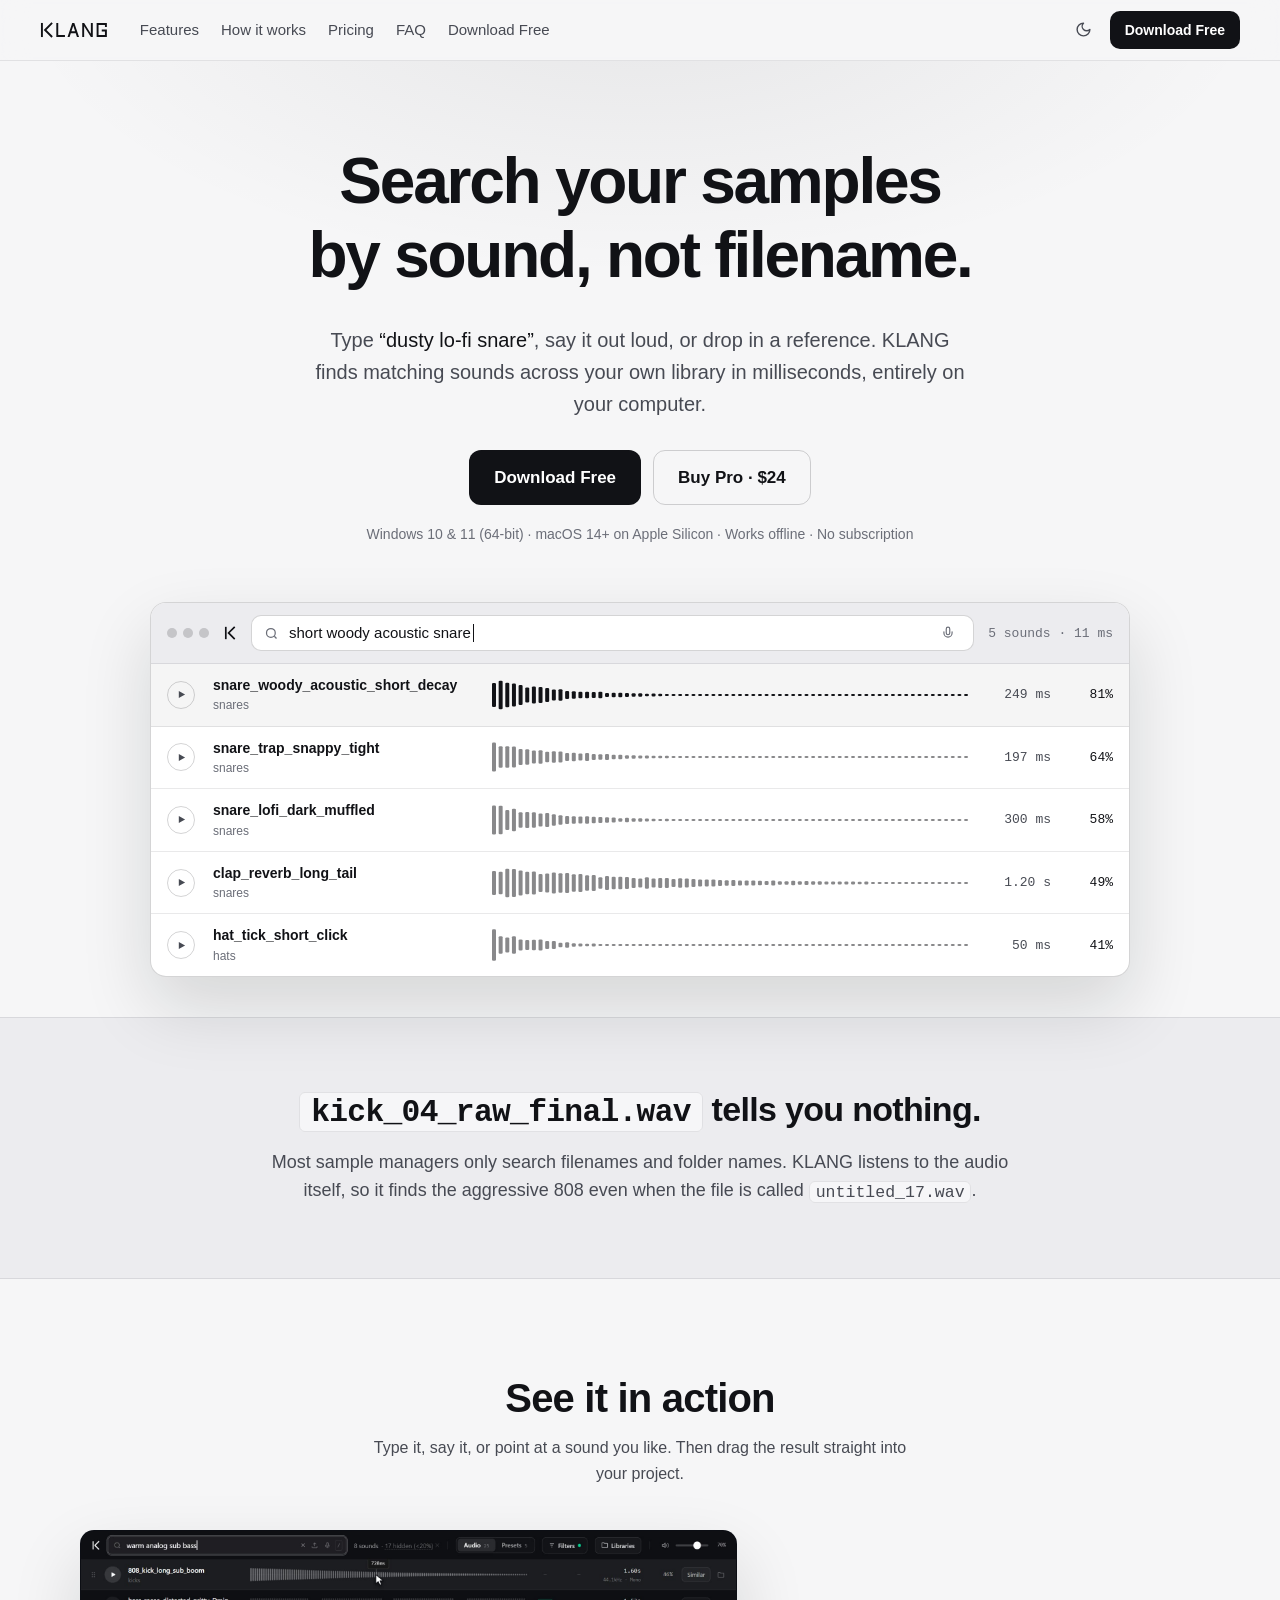
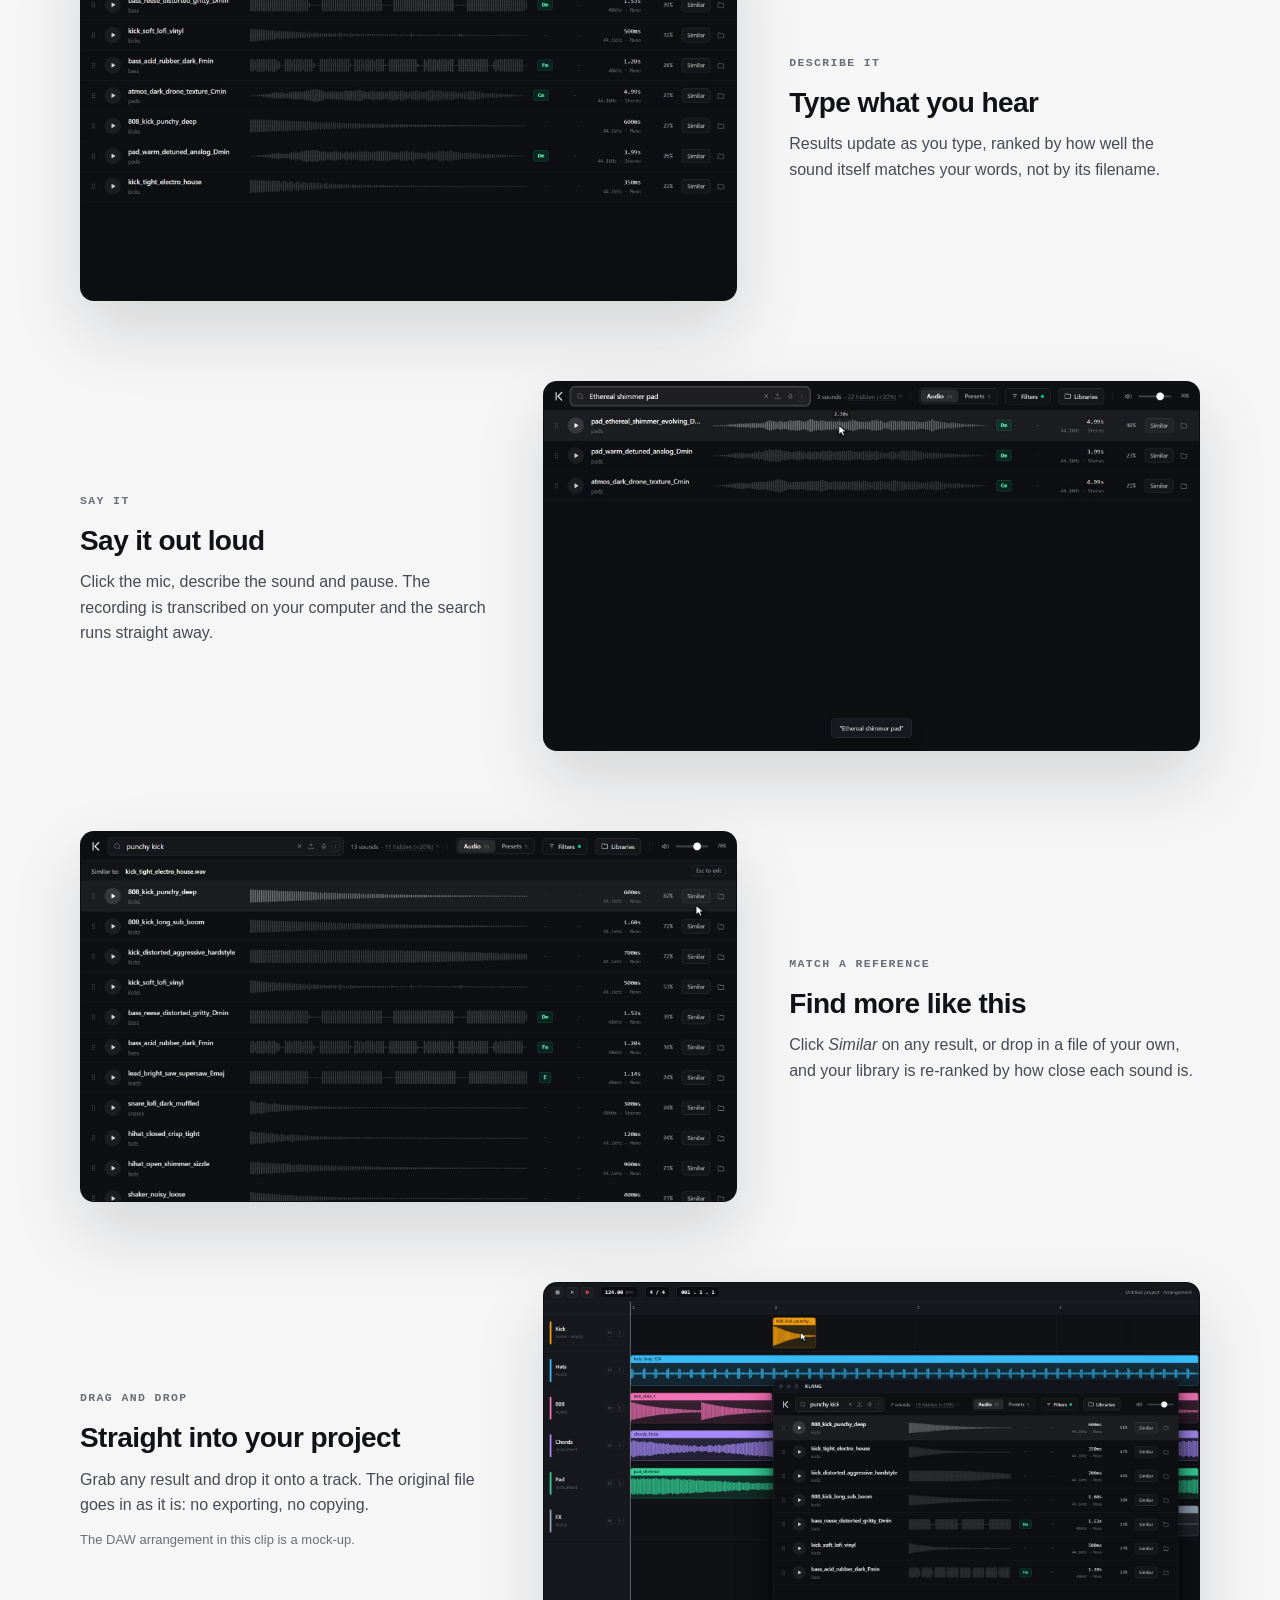
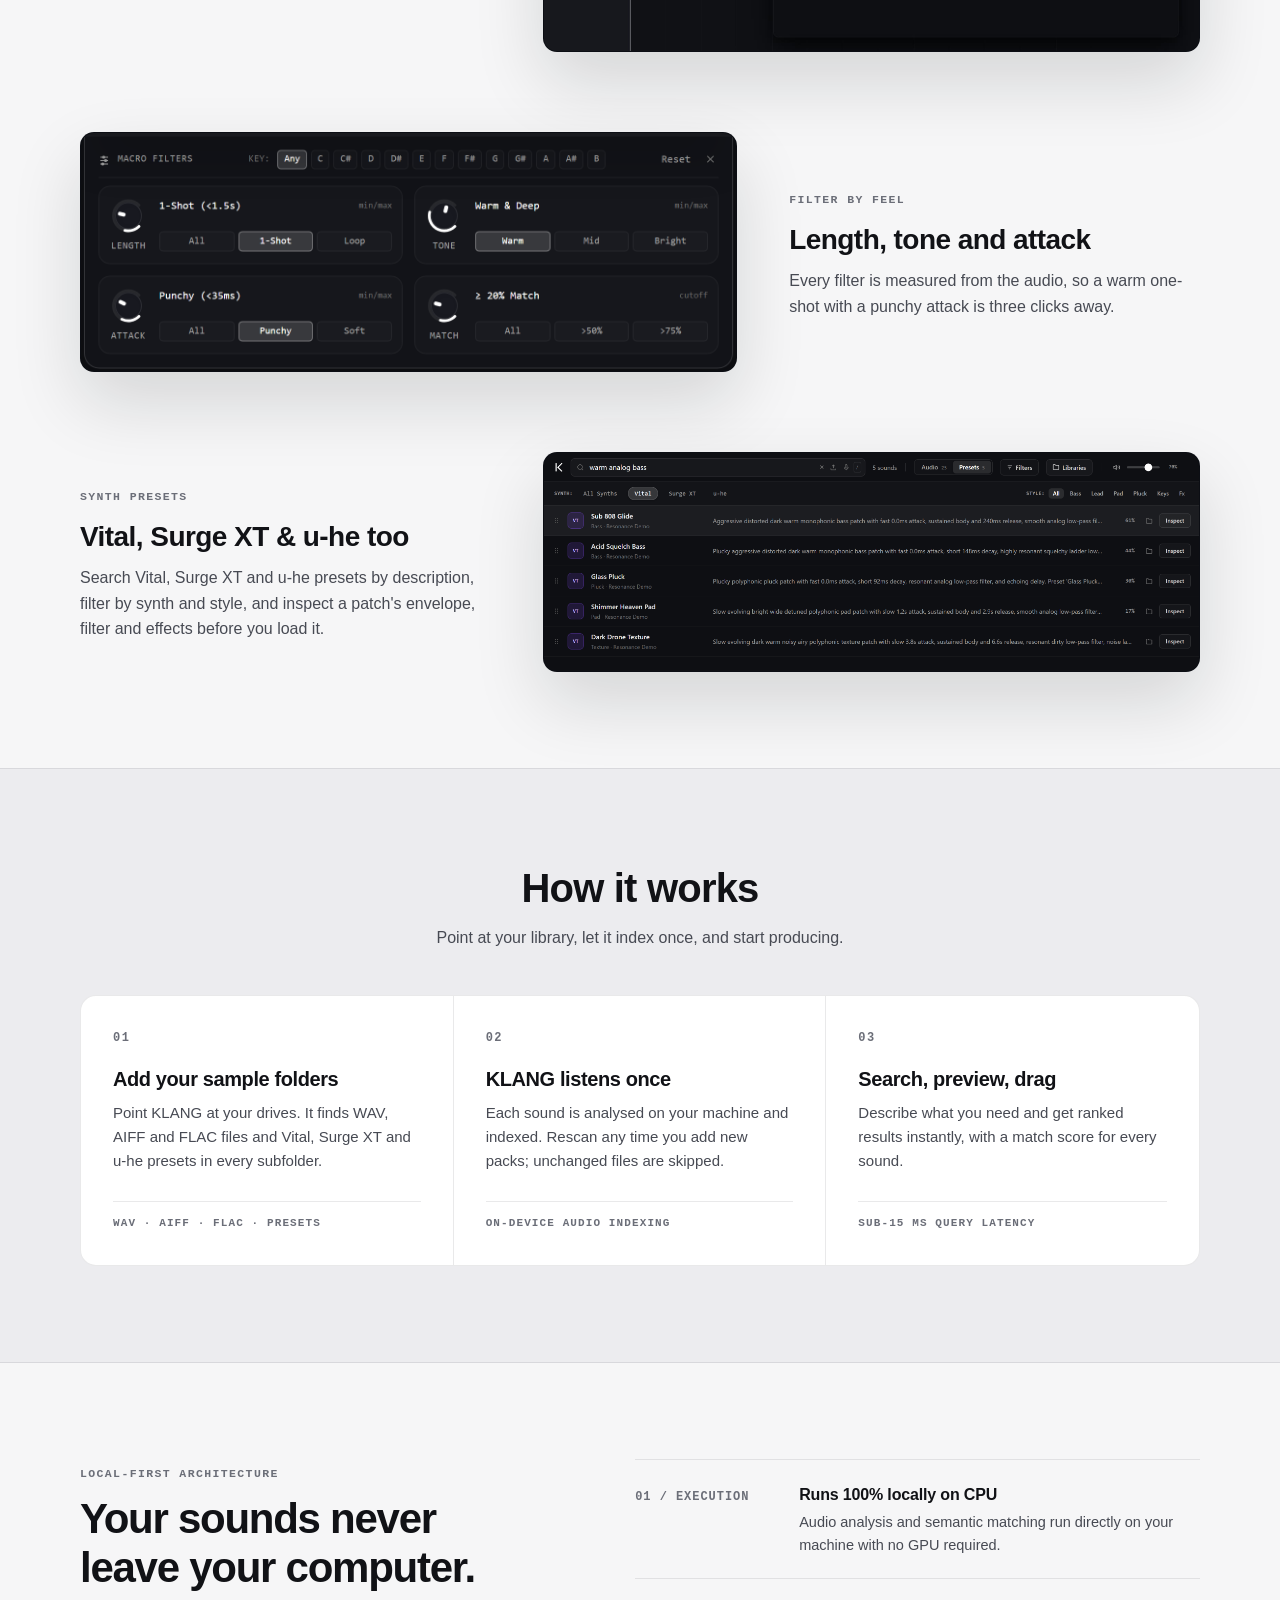
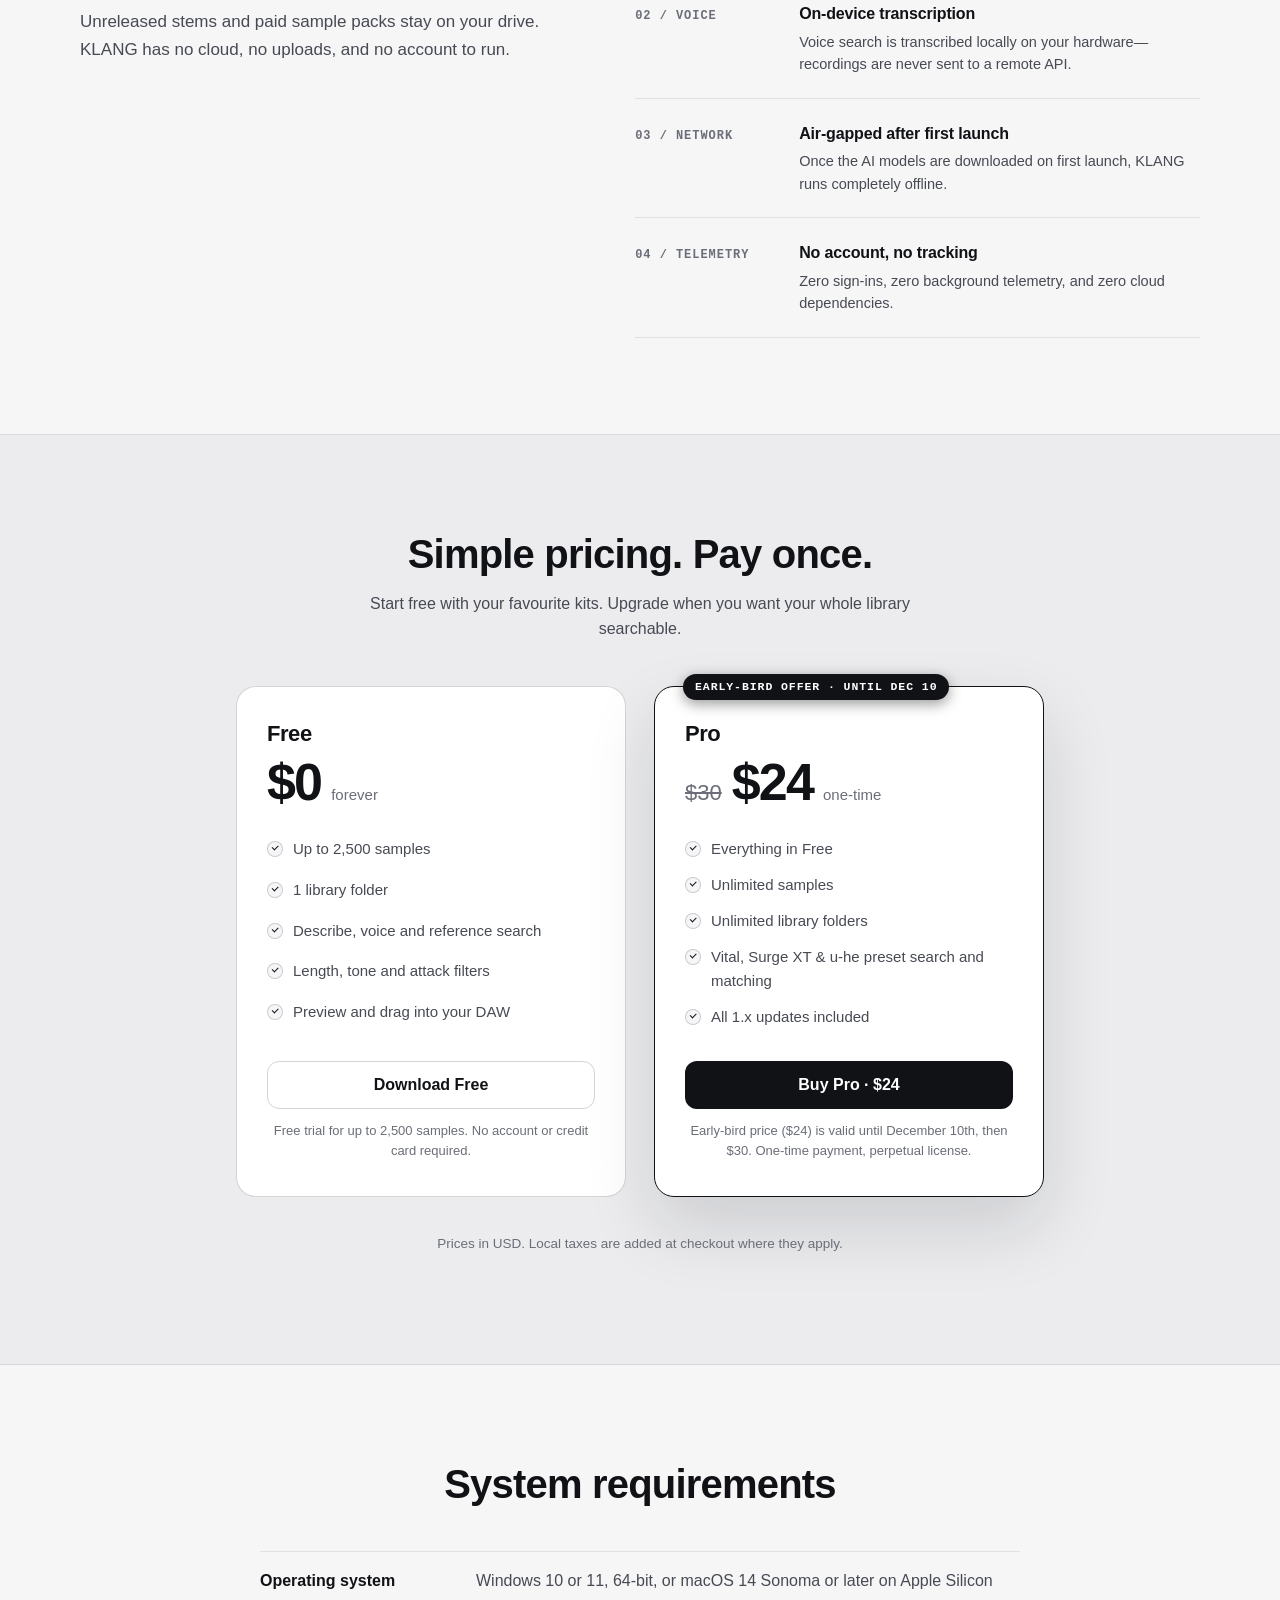
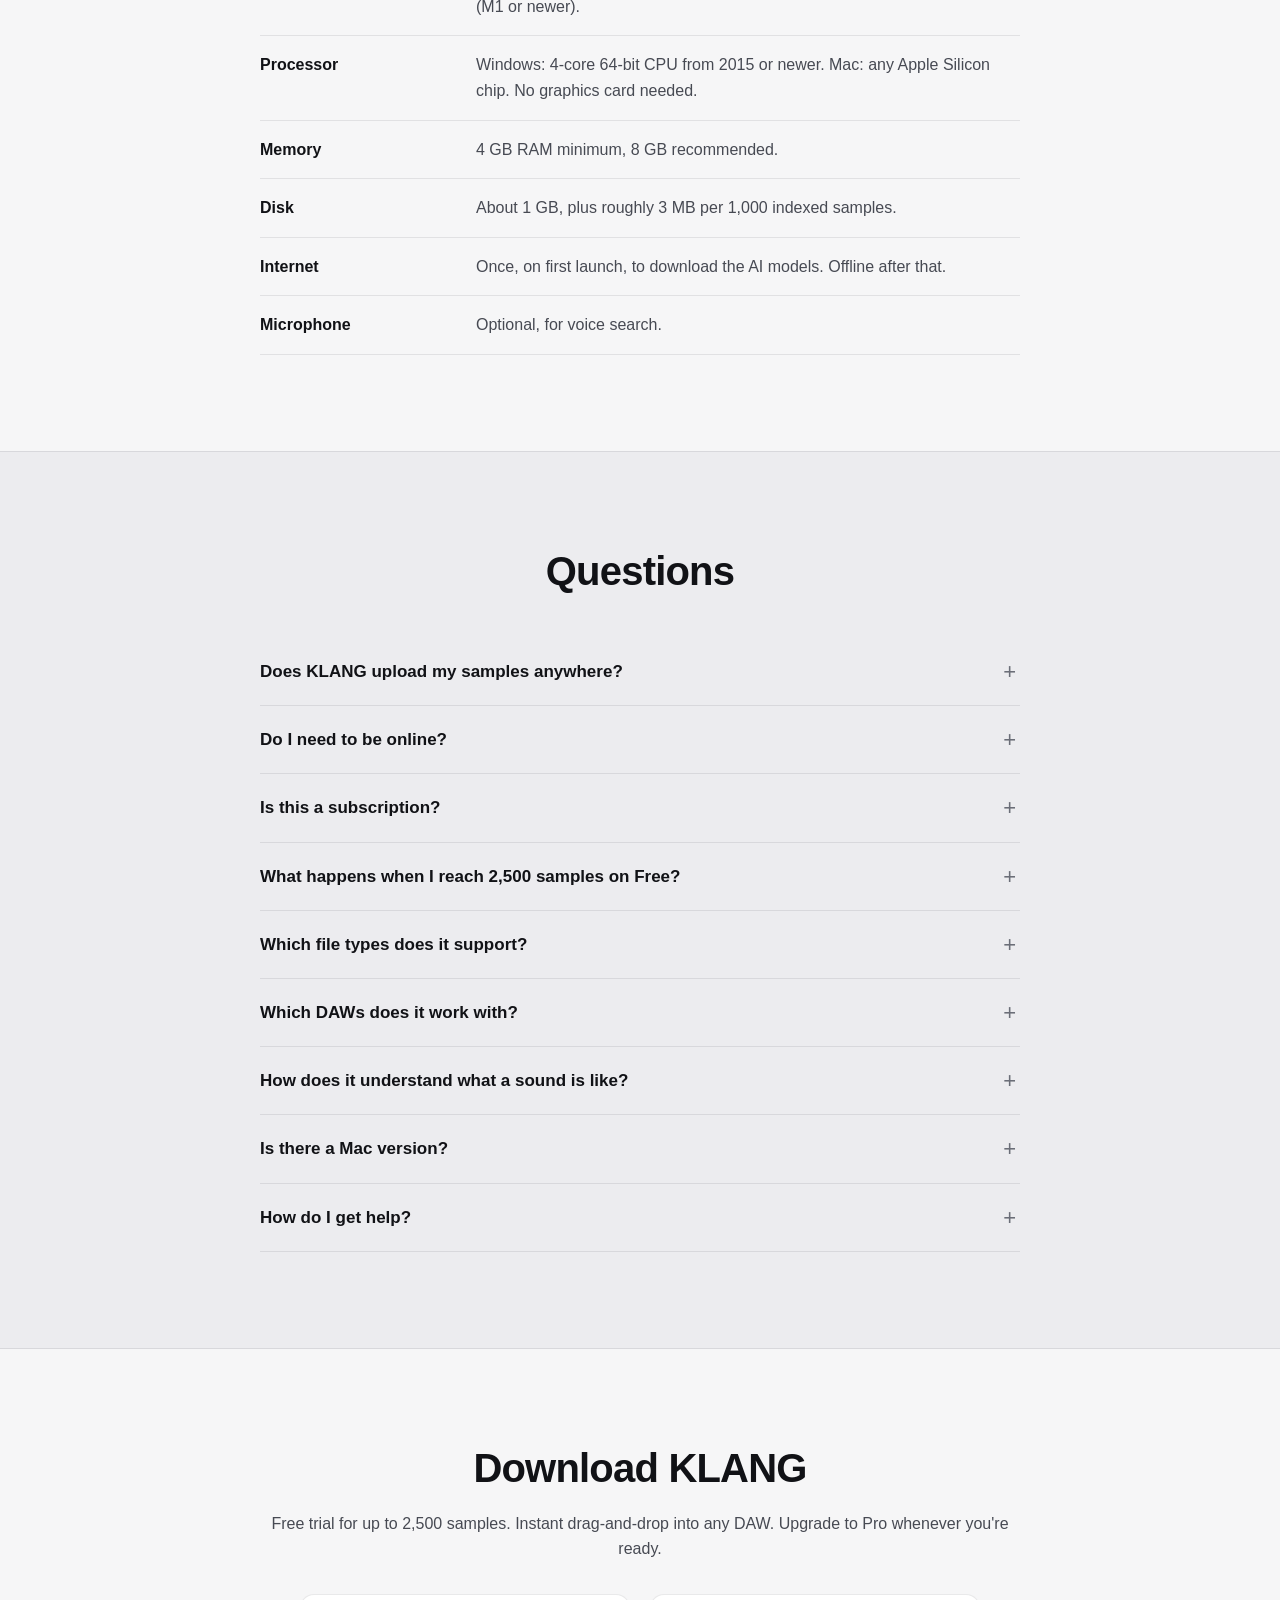
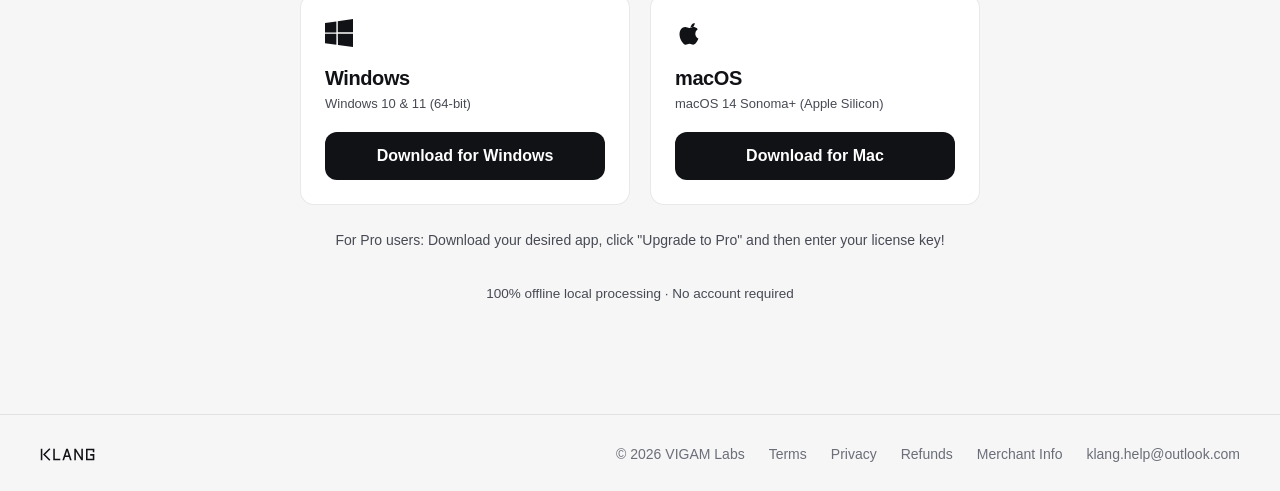
==== commit f038e7d1: "Performance overhaul: remove GSAP and mockup, lazy-load videos with preload=none, eliminate scroll j" ====
--- a/index.html
+++ b/index.html
@@ -26,14 +26,9 @@
       else if (matchMedia("(prefers-color-scheme: light)").matches) document.documentElement.dataset.theme = "light";
     } catch (e) { }
   </script>
-  <link rel="stylesheet" href="styles.css?v=9" />
-  <link rel="stylesheet" href="mockup.css" />
+  <link rel="stylesheet" href="styles.css?v=10" />
   <script src="config.js" defer></script>
-  <script src="site.js?v=5" defer></script>
-  <script src="gsap.min.js" defer></script>
-  <script src="ScrollTrigger.min.js" defer></script>
-  <script src="animations.js?v=9" defer></script>
-  <script src="mockup.js" defer></script>
+  <script src="site.js?v=6" defer></script>
 
   <!-- Vercel Web Analytics -->
   <script>
@@ -160,326 +155,11 @@
             project.</p>
         </div>
 
-        <!-- Desktop Interactive Studio Mockup -->
-        <div class="desktop-mockup-wrapper desktop-only">
-          <div class="stage-perspective">
-            <article id="klang-stage" class="stage">
-              <div class="stage-top">
-            <div class="stage-identity">
-              <div class="klang-mark" aria-hidden="true">
-                <svg viewBox="0 0 256 256">
-                  <rect x="52" y="40" width="26" height="176" fill="currentColor"/>
-                  <polyline points="191.5,39.5 103.5,127.5 191.5,215.5" fill="none" stroke="currentColor" stroke-width="26" stroke-linecap="butt" stroke-linejoin="miter"/>
-                </svg>
-              </div>
-              <div class="stage-title-group">
-                <span class="stage-name">KLANG</span>
-                <span class="stage-tagline">Search your samples by sound, not filename.</span>
-              </div>
-            </div>
-
-            <!-- Desktop: Interactive Query Chips -->
-            <div class="stage-top-right desktop-only">
-              <div class="query-chips" aria-label="Try sample queries">
-                <span class="query-chips-label">Try:</span>
-                <button type="button" class="query-chip active" data-preset-query="warm analog pad">warm analog pad</button>
-                <button type="button" class="query-chip" data-preset-query="punchy dusty snare">punchy dusty snare</button>
-                <button type="button" class="query-chip" data-preset-query="distorted sub 808">distorted sub 808</button>
-                <button type="button" class="query-chip" data-preset-query="glassy arp pluck">glassy arp pluck</button>
-              </div>
-            </div>
-
-          <!-- ==================== DESKTOP: INTERACTIVE WORKING KLANG MOCKUP ==================== -->
-          <div id="klang-mockup-view" class="klang-app" role="region" aria-label="Interactive KLANG desktop application mockup">
-            <!-- 1. KLANG Top Search & Utility Bar -->
-            <div class="ka-topbar">
-              <div class="ka-logo" aria-hidden="true">
-                <svg viewBox="0 0 256 256">
-                  <rect x="52" y="40" width="26" height="176" fill="currentColor"/>
-                  <polyline points="191.5,39.5 103.5,127.5 191.5,215.5" fill="none" stroke="currentColor" stroke-width="26" stroke-linecap="butt" stroke-linejoin="miter"/>
-                </svg>
-              </div>
-
-              <div class="ka-search-box" id="ka-search-box">
-                <svg class="ka-search-icon" viewBox="0 0 24 24" aria-hidden="true">
-                  <circle cx="11" cy="11" r="7"></circle>
-                  <path d="M20 20l-3.8-3.8"></path>
-                </svg>
-                <input
-                  id="ka-search-input"
-                  type="text"
-                  class="ka-search-input"
-                  value="warm analog pad"
-                  placeholder="Describe a sound (e.g. warm analog pad, woody snare, dark 808)..."
-                  autocomplete="off"
-                  spellcheck="false"
-                  aria-label="Search audio samples by sound description"
-                >
-                <div class="ka-search-actions">
-                  <button type="button" id="ka-clear-btn" class="ka-icon-action" title="Clear query" aria-label="Clear search query">
-                    <svg viewBox="0 0 24 24" aria-hidden="true">
-                      <path d="M18 6L6 18M6 6l12 12"></path>
-                    </svg>
-                  </button>
-                  <button type="button" id="ka-mic-btn" class="ka-icon-action" title="Simulate voice / beatbox query" aria-label="Simulate voice query">
-                    <svg viewBox="0 0 24 24" aria-hidden="true">
-                      <rect x="9" y="2" width="6" height="11" rx="3"></rect>
-                      <path d="M5 10a7 7 0 0 0 14 0M12 17v4M8 21h8"></path>
-                    </svg>
-                  </button>
-                  <kbd class="ka-kbd">/</kbd>
-                </div>
-              </div>
-
-              <div class="ka-status-meta">
-                <span id="ka-count-text" class="ka-count-main">5 sounds</span>
-                <span class="ka-count-sep">&middot;</span>
-                <span id="ka-latency-text" class="ka-count-sub">11 ms local</span>
-              </div>
-
-              <div class="ka-topbar-right">
-                <div class="ka-mode-pill" role="group" aria-label="Library type">
-                  <button type="button" class="ka-mode-btn active" data-lib-mode="audio">
-                    Audio <span id="ka-audio-badge">25</span>
-                  </button>
-                  <button type="button" class="ka-mode-btn" data-lib-mode="presets">
-                    Presets <span>5</span>
-                  </button>
-                </div>
-
-                <button type="button" id="ka-filters-toggle" class="ka-pill-btn active" aria-expanded="true">
-                  <svg viewBox="0 0 24 24" aria-hidden="true">
-                    <path d="M4 6h16M7 12h10M10 18h4"></path>
-                  </svg>
-                  Filters
-                  <span class="ka-filter-dot" aria-hidden="true"></span>
-                </button>
-
-                <div class="ka-vol-Top" title="Preview output gain">
-                  <svg viewBox="0 0 24 24" aria-hidden="true">
-                    <polygon points="11 5 6 9 2 9 2 15 6 15 11 19 11 5"></polygon>
-                    <path d="M15.54 8.46a5 5 0 0 1 0 7.07"></path>
-                  </svg>
-                  <input id="ka-master-vol" type="range" min="0" max="100" value="75" class="ka-slider" aria-label="Master preview volume">
-                  <span id="ka-vol-label" class="ka-vol-val">75%</span>
-                </div>
-
-                <button type="button" id="ka-theme-toggle" class="ka-icon-action ka-theme-btn" title="Switch KLANG dark/light theme" aria-label="Switch KLANG dark or light theme">
-                  <svg class="ka-i-sun" viewBox="0 0 24 24" aria-hidden="true">
-                    <circle cx="12" cy="12" r="4"></circle>
-                    <path d="M12 2v2M12 20v2M4.93 4.93l1.41 1.41M17.66 17.66l1.41 1.41M2 12h2M20 12h2M4.93 19.07l1.41-1.41M17.66 6.34l1.41-1.41"></path>
-                  </svg>
-                  <svg class="ka-i-moon" viewBox="0 0 24 24" aria-hidden="true">
-                    <path d="M21 12.79A9 9 0 1 1 11.21 3 7 7 0 0 0 21 12.79z"></path>
-                  </svg>
-                </button>
-              </div>
-            </div>
-
-            <!-- 2. Analog / Studio Macro Filters Drawer -->
-            <div id="ka-macro-drawer" class="ka-macro-drawer">
-              <div class="ka-macro-bar">
-                <div class="ka-macro-title">
-                  <svg viewBox="0 0 24 24" aria-hidden="true">
-                    <line x1="4" y1="21" x2="4" y2="14"></line>
-                    <line x1="4" y1="10" x2="4" y2="3"></line>
-                    <line x1="12" y1="21" x2="12" y2="12"></line>
-                    <line x1="12" y1="8" x2="12" y2="3"></line>
-                    <line x1="20" y1="21" x2="20" y2="16"></line>
-                    <line x1="20" y1="12" x2="20" y2="3"></line>
-                    <line x1="1" y1="14" x2="7" y2="14"></line>
-                    <line x1="9" y1="8" x2="15" y2="8"></line>
-                    <line x1="17" y1="16" x2="23" y2="16"></line>
-                  </svg>
-                  <span>MACRO FILTERS</span>
-                </div>
-
-                <div class="ka-key-strip" role="group" aria-label="Filter by musical key">
-                  <span class="ka-key-label">KEY:</span>
-                  <button type="button" class="ka-key-btn active" data-key="Any">Any</button>
-                  <button type="button" class="ka-key-btn" data-key="C">C</button>
-                  <button type="button" class="ka-key-btn" data-key="D">D</button>
-                  <button type="button" class="ka-key-btn" data-key="E">E</button>
-                  <button type="button" class="ka-key-btn" data-key="F">F</button>
-                  <button type="button" class="ka-key-btn" data-key="G">G</button>
-                  <button type="button" class="ka-key-btn" data-key="A">A</button>
-                  <button type="button" class="ka-key-btn" data-key="B">B</button>
-                </div>
-
-                <button type="button" id="ka-reset-filters" class="ka-reset-btn">
-                  Reset
-                  <svg viewBox="0 0 24 24" aria-hidden="true">
-                    <path d="M18 6L6 18M6 6l12 12"></path>
-                  </svg>
-                </button>
-              </div>
-
-              <!-- 4 Studio Rotary Dial Cards -->
-              <div class="ka-dials-grid">
-                <!-- LENGTH DIAL -->
-                <div class="ka-dial-card" data-macro="length">
-                  <div class="ka-dial-col">
-                    <div class="ka-rotary" data-dial="length" title="Click or drag vertically to adjust Length">
-                      <svg viewBox="0 0 56 56" aria-hidden="true">
-                        <circle class="ka-dial-track" cx="28" cy="28" r="21" stroke-dasharray="99 132" stroke-dashoffset="0"></circle>
-                        <circle class="ka-dial-arc" id="dial-arc-length" cx="28" cy="28" r="21" stroke-dasharray="99 132" stroke-dashoffset="65"></circle>
-                        <g class="ka-dial-rotor" id="dial-rotor-length" transform="rotate(-90 28 28)">
-                          <line x1="28" y1="28" x2="28" y2="12"></line>
-                          <circle cx="28" cy="28" r="2.2"></circle>
-                        </g>
-                      </svg>
-                    </div>
-                    <span class="ka-dial-caption">LENGTH</span>
-                  </div>
-                  <div class="ka-dial-body">
-                    <div class="ka-dial-head">
-                      <span class="ka-dial-val" id="dial-val-length">Any Length</span>
-                      <span class="ka-dial-unit">min/max</span>
-                    </div>
-                    <div class="ka-dial-seg">
-                      <button type="button" class="ka-seg-btn active" data-macro-btn="length" data-val="all">All</button>
-                      <button type="button" class="ka-seg-btn" data-macro-btn="length" data-val="oneshot">1-Shot</button>
-                      <button type="button" class="ka-seg-btn" data-macro-btn="length" data-val="loop">Loop</button>
-                    </div>
-                  </div>
-                </div>
-
-                <!-- TONE DIAL -->
-                <div class="ka-dial-card" data-macro="tone">
-                  <div class="ka-dial-col">
-                    <div class="ka-rotary" data-dial="tone" title="Click or drag vertically to adjust Tone">
-                      <svg viewBox="0 0 56 56" aria-hidden="true">
-                        <circle class="ka-dial-track" cx="28" cy="28" r="21" stroke-dasharray="99 132" stroke-dashoffset="0"></circle>
-                        <circle class="ka-dial-arc" id="dial-arc-tone" cx="28" cy="28" r="21" stroke-dasharray="99 132" stroke-dashoffset="32"></circle>
-                        <g class="ka-dial-rotor" id="dial-rotor-tone" transform="rotate(0 28 28)">
-                          <line x1="28" y1="28" x2="28" y2="12"></line>
-                          <circle cx="28" cy="28" r="2.2"></circle>
-                        </g>
-                      </svg>
-                    </div>
-                    <span class="ka-dial-caption">TONE</span>
-                  </div>
-                  <div class="ka-dial-body">
-                    <div class="ka-dial-head">
-                      <span class="ka-dial-val" id="dial-val-tone">Any Tone</span>
-                      <span class="ka-dial-unit">min/max</span>
-                    </div>
-                    <div class="ka-dial-seg">
-                      <button type="button" class="ka-seg-btn" data-macro-btn="tone" data-val="warm">Warm</button>
-                      <button type="button" class="ka-seg-btn active" data-macro-btn="tone" data-val="all">Mid</button>
-                      <button type="button" class="ka-seg-btn" data-macro-btn="tone" data-val="bright">Bright</button>
-                    </div>
-                  </div>
-                </div>
-
-                <!-- ATTACK DIAL -->
-                <div class="ka-dial-card" data-macro="attack">
-                  <div class="ka-dial-col">
-                    <div class="ka-rotary" data-dial="attack" title="Click or drag vertically to adjust Attack">
-                      <svg viewBox="0 0 56 56" aria-hidden="true">
-                        <circle class="ka-dial-track" cx="28" cy="28" r="21" stroke-dasharray="99 132" stroke-dashoffset="0"></circle>
-                        <circle class="ka-dial-arc" id="dial-arc-attack" cx="28" cy="28" r="21" stroke-dasharray="99 132" stroke-dashoffset="48"></circle>
-                        <g class="ka-dial-rotor" id="dial-rotor-attack" transform="rotate(-45 28 28)">
-                          <line x1="28" y1="28" x2="28" y2="12"></line>
-                          <circle cx="28" cy="28" r="2.2"></circle>
-                        </g>
-                      </svg>
-                    </div>
-                    <span class="ka-dial-caption">ATTACK</span>
-                  </div>
-                  <div class="ka-dial-body">
-                    <div class="ka-dial-head">
-                      <span class="ka-dial-val" id="dial-val-attack">Any Attack</span>
-                      <span class="ka-dial-unit">min/max</span>
-                    </div>
-                    <div class="ka-dial-seg">
-                      <button type="button" class="ka-seg-btn active" data-macro-btn="attack" data-val="all">All</button>
-                      <button type="button" class="ka-seg-btn" data-macro-btn="attack" data-val="punchy">Punchy</button>
-                      <button type="button" class="ka-seg-btn" data-macro-btn="attack" data-val="soft">Soft</button>
-                    </div>
-                  </div>
-                </div>
-
-                <!-- MATCH CUTOFF DIAL -->
-                <div class="ka-dial-card" data-macro="match">
-                  <div class="ka-dial-col">
-                    <div class="ka-rotary" data-dial="match" title="Click or drag vertically to adjust Match Cutoff">
-                      <svg viewBox="0 0 56 56" aria-hidden="true">
-                        <circle class="ka-dial-track" cx="28" cy="28" r="21" stroke-dasharray="99 132" stroke-dashoffset="0"></circle>
-                        <circle class="ka-dial-arc" id="dial-arc-match" cx="28" cy="28" r="21" stroke-dasharray="99 132" stroke-dashoffset="72"></circle>
-                        <g class="ka-dial-rotor" id="dial-rotor-match" transform="rotate(-75 28 28)">
-                          <line x1="28" y1="28" x2="28" y2="12"></line>
-                          <circle cx="28" cy="28" r="2.2"></circle>
-                        </g>
-                      </svg>
-                    </div>
-                    <span class="ka-dial-caption">MATCH</span>
-                  </div>
-                  <div class="ka-dial-body">
-                    <div class="ka-dial-head">
-                      <span class="ka-dial-val" id="dial-val-match">&ge; 20% Match</span>
-                      <span class="ka-dial-unit">cutoff</span>
-                    </div>
-                    <div class="ka-dial-seg">
-                      <button type="button" class="ka-seg-btn active" data-macro-btn="match" data-val="20">All</button>
-                      <button type="button" class="ka-seg-btn" data-macro-btn="match" data-val="50">&gt;50%</button>
-                      <button type="button" class="ka-seg-btn" data-macro-btn="match" data-val="75">&gt;75%</button>
-                    </div>
-                  </div>
-                </div>
-              </div>
-            </div>
-
-            <!-- 3. Sample Results List -->
-            <div id="ka-rows" class="ka-rows" role="list" aria-label="Matching audio samples">
-              <!-- Populated and animated via JS -->
-            </div>
-
-            <!-- 4. Bottom Studio Transport Bar -->
-            <div class="ka-transport">
-              <div class="ka-transport-progress" id="ka-transport-track" title="Click to seek">
-                <div id="ka-transport-fill" class="ka-transport-fill"></div>
-              </div>
-
-              <div class="ka-transport-inner">
-                <div class="ka-transport-left">
-                  <button type="button" id="ka-transport-play" class="ka-transport-play" aria-label="Play or pause active sample">
-                    <svg class="i-play" viewBox="0 0 24 24" aria-hidden="true">
-                      <polygon points="6 4 20 12 6 20 6 4"></polygon>
-                    </svg>
-                    <svg class="i-stop" viewBox="0 0 24 24" aria-hidden="true">
-                      <rect x="6" y="6" width="12" height="12" rx="1.5"></rect>
-                    </svg>
-                  </button>
-                  <span id="ka-transport-time" class="ka-transport-time">0.00s / 3.99s</span>
-                  <span id="ka-transport-name" class="ka-transport-name">pad_warm_detuned_analog_Dmin.wav</span>
-                  <span id="ka-transport-key" class="ka-key-tag">Dm</span>
-                </div>
-
-                <div class="ka-transport-center">
-                  <div class="ka-pitch-stepper" role="group" aria-label="Real-time pitch transpose in semitones">
-                    <button type="button" id="ka-pitch-down" class="ka-step-btn" aria-label="Transpose down 1 semitone">&minus;</button>
-                    <span id="ka-pitch-val" class="ka-pitch-val">0 st</span>
-                    <button type="button" id="ka-pitch-up" class="ka-step-btn" aria-label="Transpose up 1 semitone">+</button>
-                  </div>
-                  <button type="button" id="ka-loop-btn" class="ka-loop-btn" aria-pressed="false">Loop</button>
-                </div>
-
-                <div class="ka-transport-right">
-                  <span class="ka-engine-badge">Local Engine &middot; Offline</span>
-                </div>
-              </div>
-            </div>
-          </div>
-            </article>
-          </div>
-        </div>
-
         <div class="showcase">
           <article class="showcase-item">
             <div class="showcase-media">
               <video data-loop src="media/klang-text-search-loop.mp4" poster="media/klang-text-search-loop.jpg"
-                width="1920" height="1080" autoplay loop muted playsinline preload="metadata"
+                width="1920" height="1080" loop muted playsinline preload="none"
                 aria-label="Typing “warm analog sub bass” into KLANG while the results update live"></video>
             </div>
             <div class="showcase-copy">
@@ -493,7 +173,7 @@
           <article class="showcase-item">
             <div class="showcase-media">
               <video data-loop src="media/klang-voice-search-loop.mp4" poster="media/klang-voice-search-loop.jpg"
-                width="1920" height="1080" autoplay loop muted playsinline preload="metadata"
+                width="1920" height="1080" loop muted playsinline preload="none"
                 aria-label="Clicking the microphone, saying “ethereal shimmer pad”, and getting the matching pad as the top result"></video>
             </div>
             <div class="showcase-copy">
@@ -507,7 +187,7 @@
           <article class="showcase-item">
             <div class="showcase-media">
               <video data-loop src="media/klang-audio-match.mp4" poster="media/klang-audio-match.jpg" width="1920"
-                height="1080" autoplay loop muted playsinline preload="metadata"
+                height="1080" loop muted playsinline preload="none"
                 aria-label="Clicking Similar on a kick sample and getting the closest-sounding kicks in the library"></video>
             </div>
             <div class="showcase-copy">
@@ -521,7 +201,7 @@
           <article class="showcase-item">
             <div class="showcase-media">
               <video data-loop src="media/klang-daw-drag-drop.mp4" poster="media/klang-daw-drag-drop.jpg" width="1920"
-                height="1080" autoplay loop muted playsinline preload="metadata"
+                height="1080" loop muted playsinline preload="none"
                 aria-label="Dragging a kick from the KLANG window onto an empty track in a DAW arrangement"></video>
             </div>
             <div class="showcase-copy">
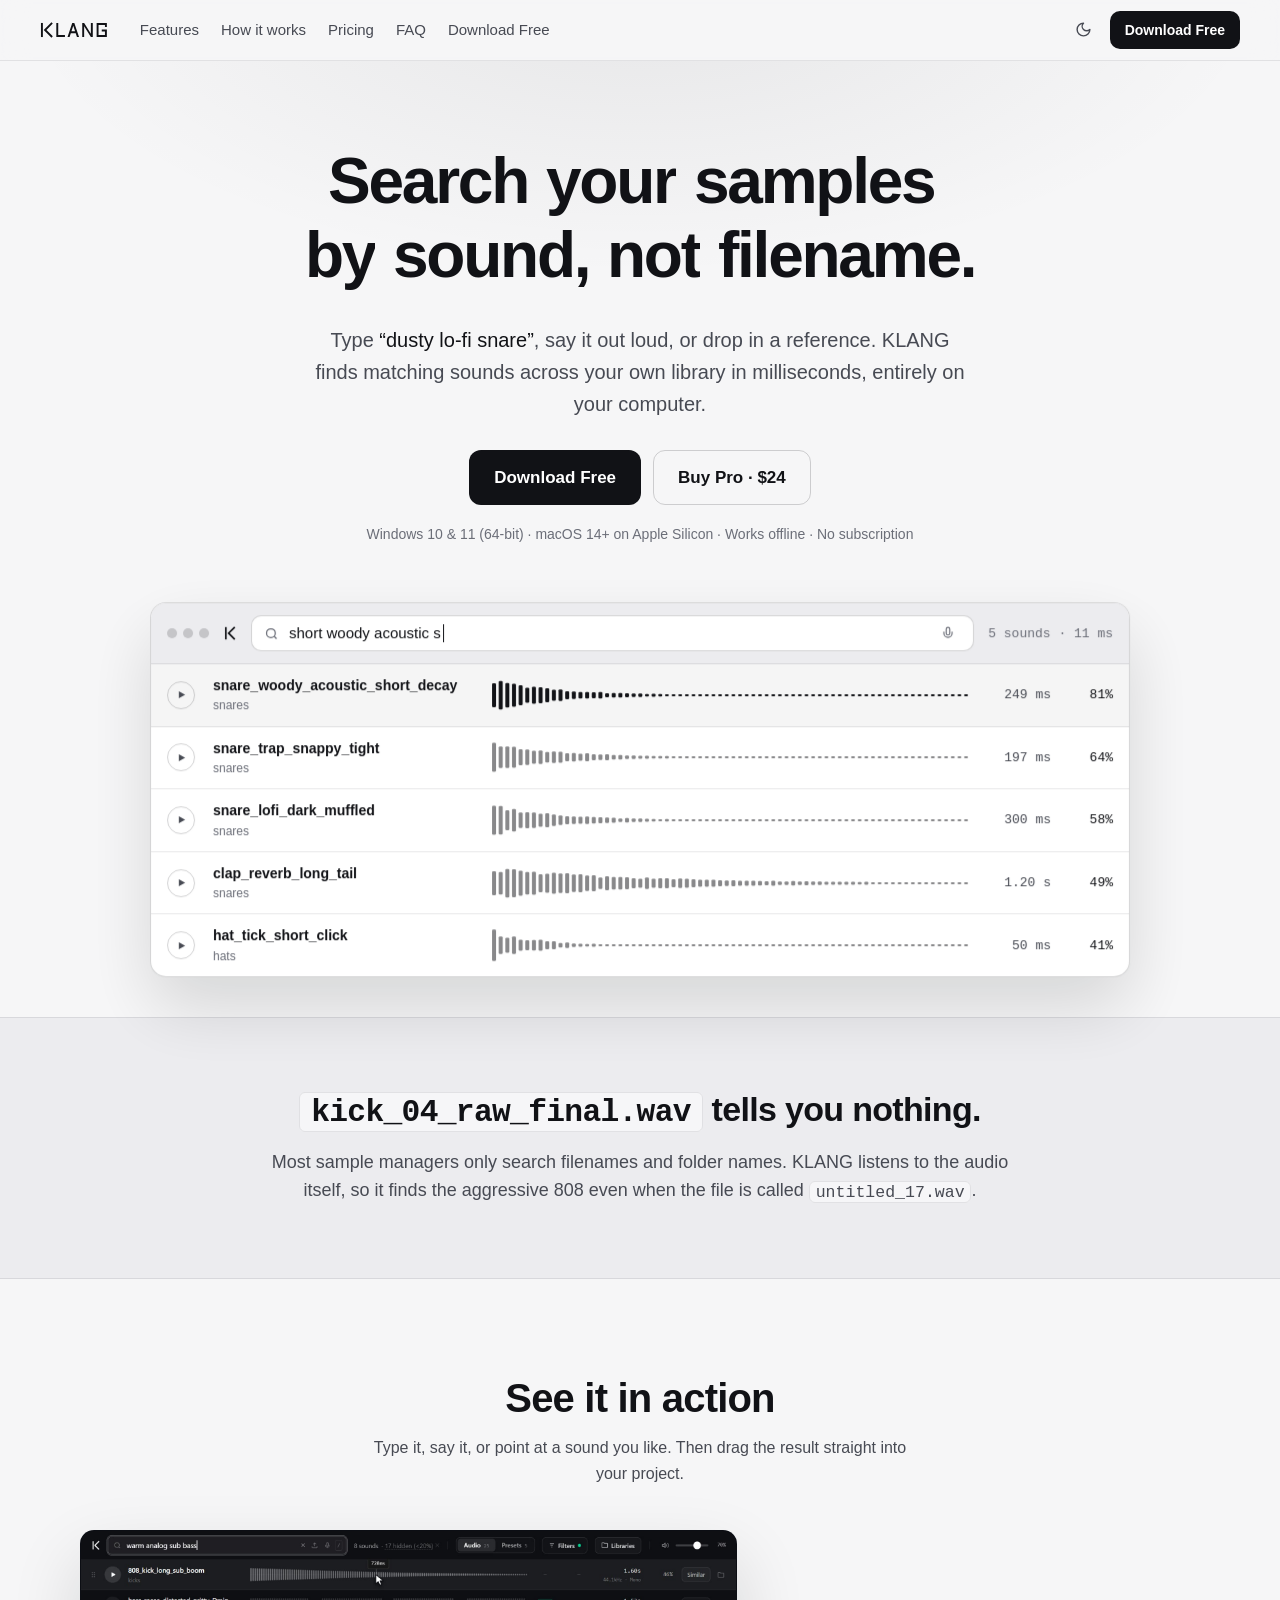
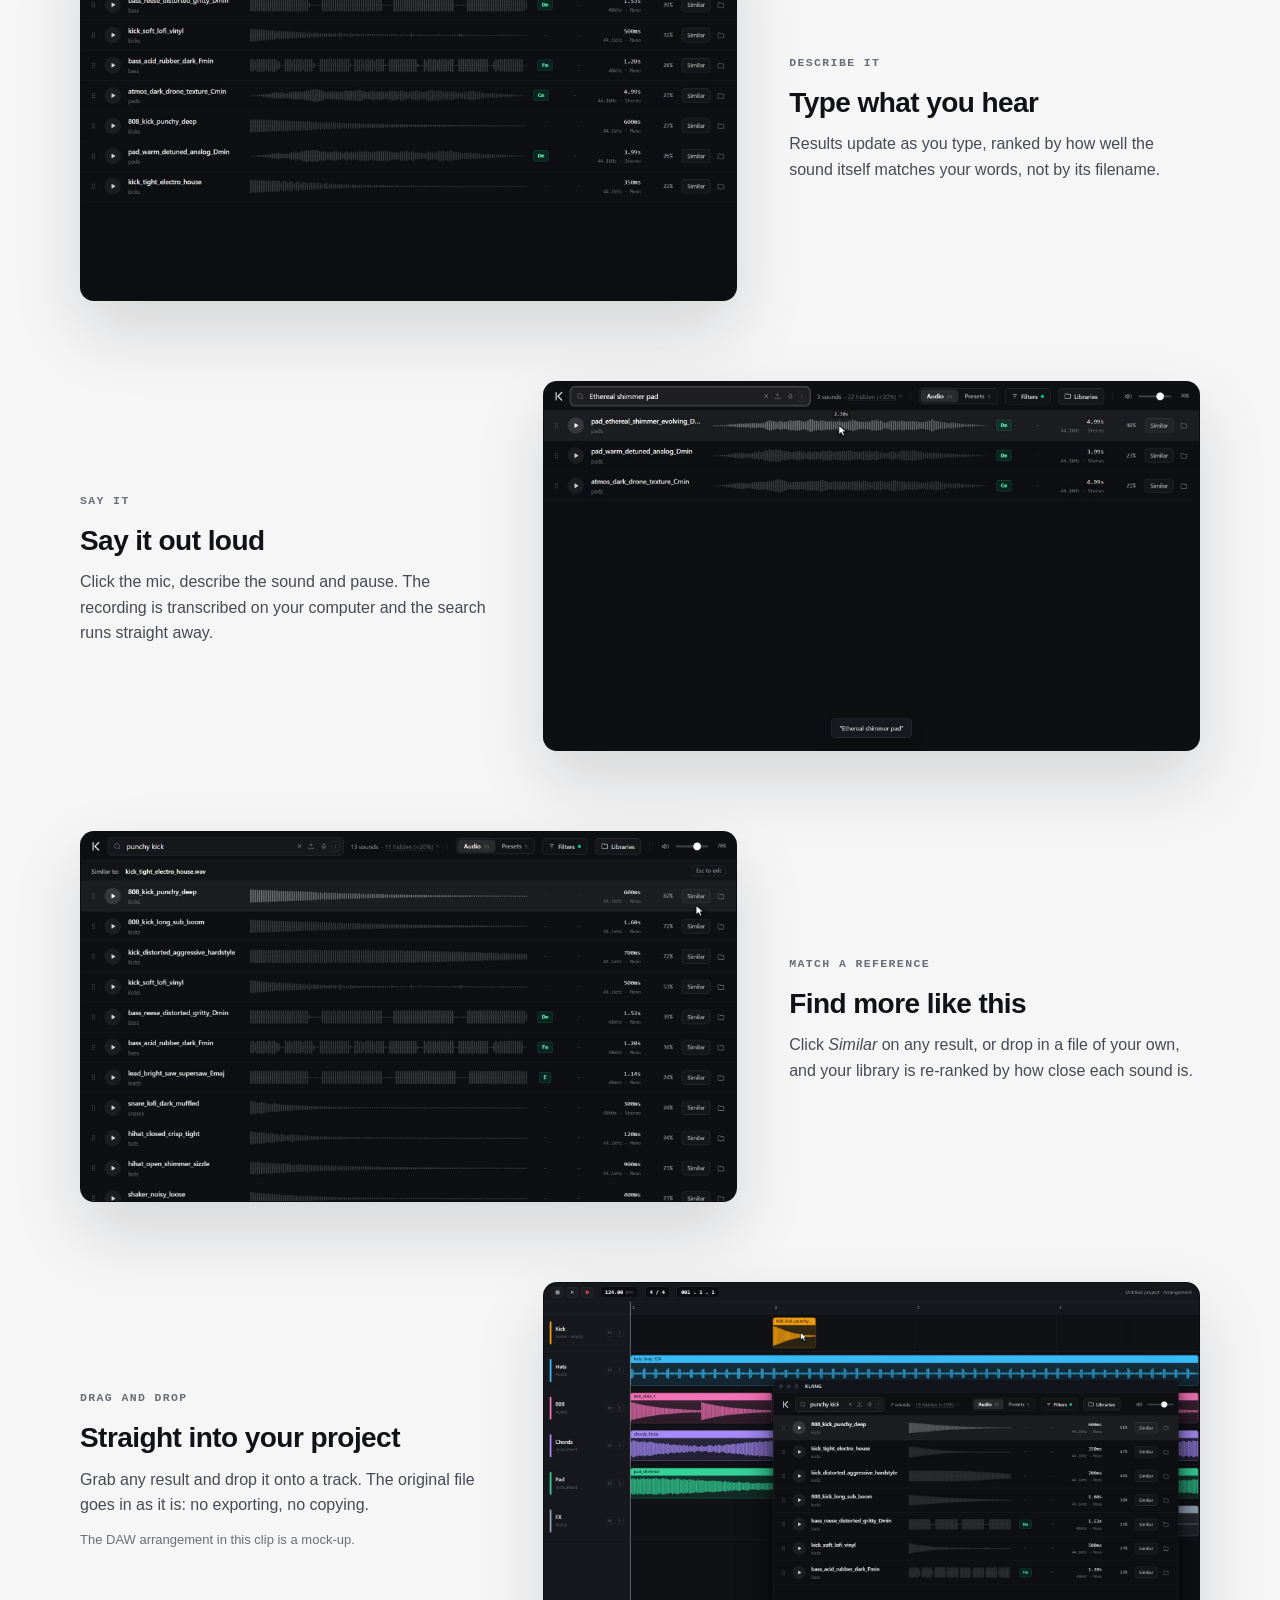
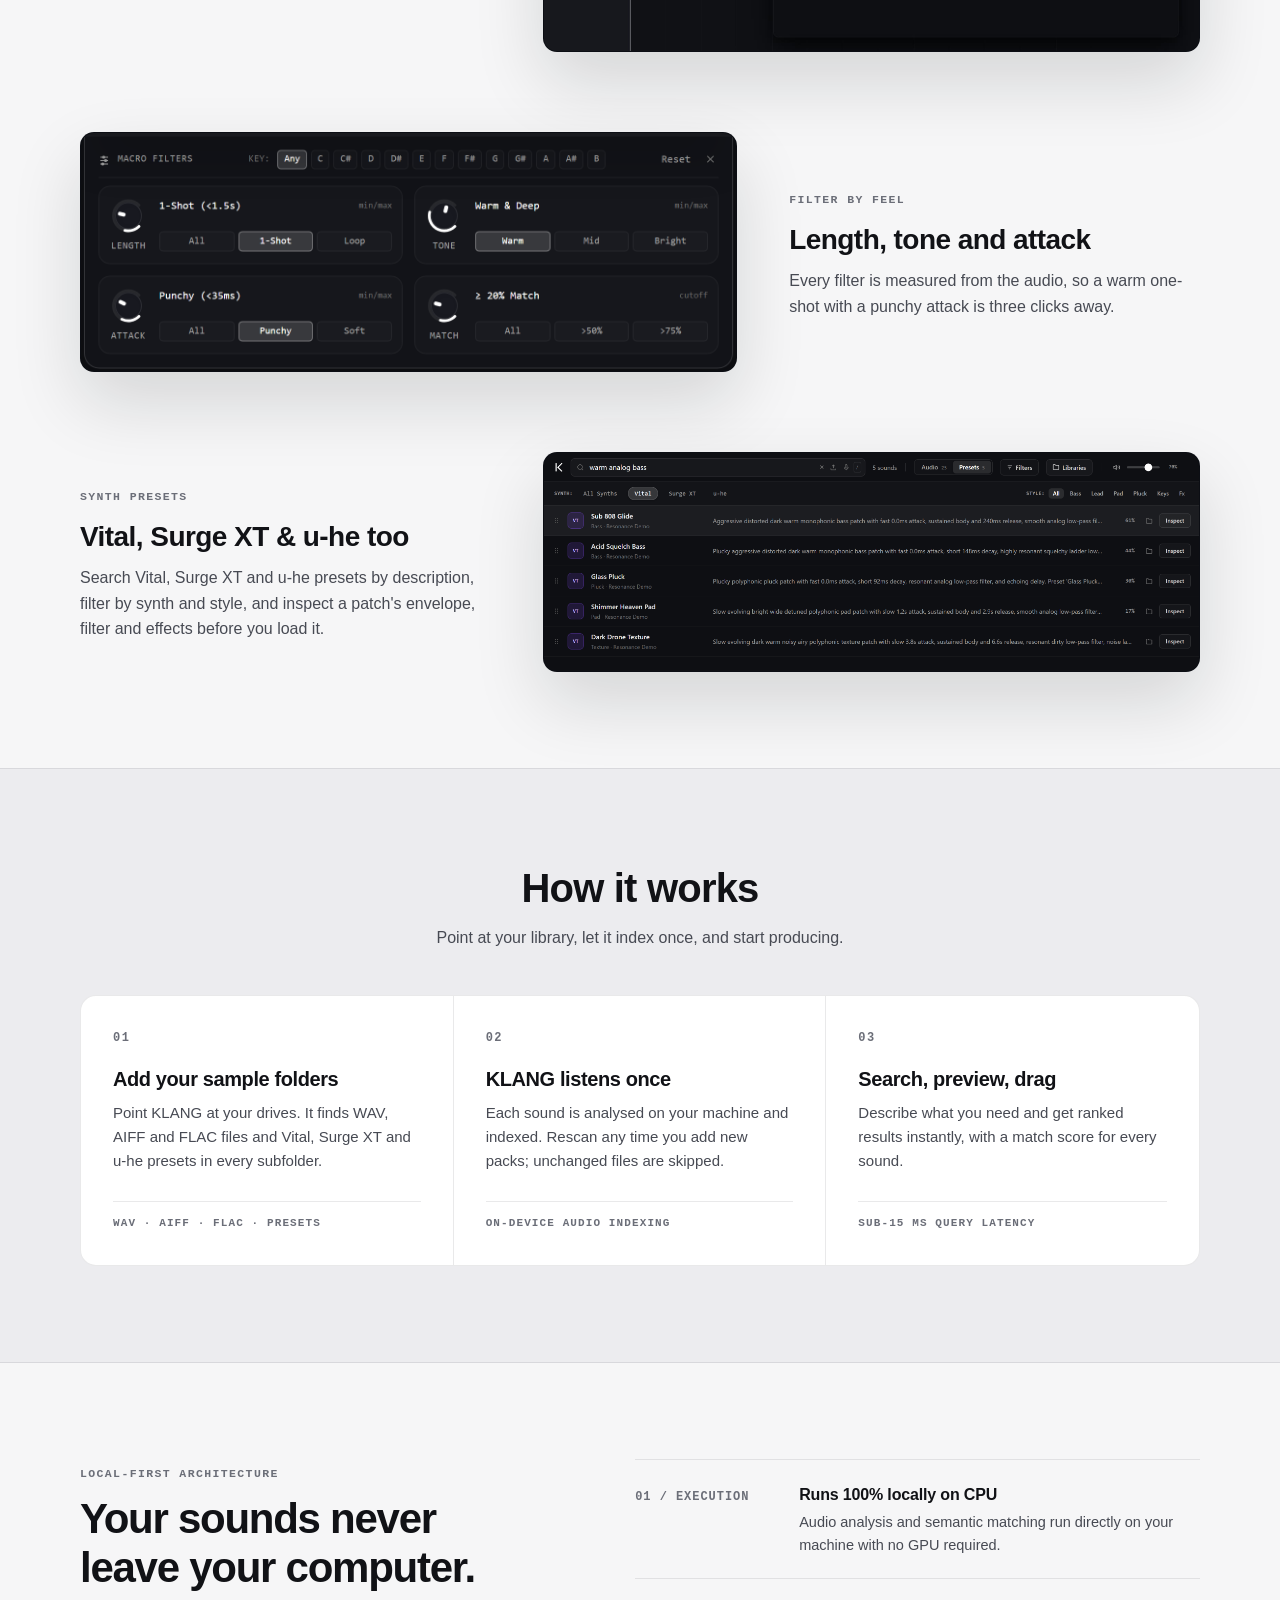
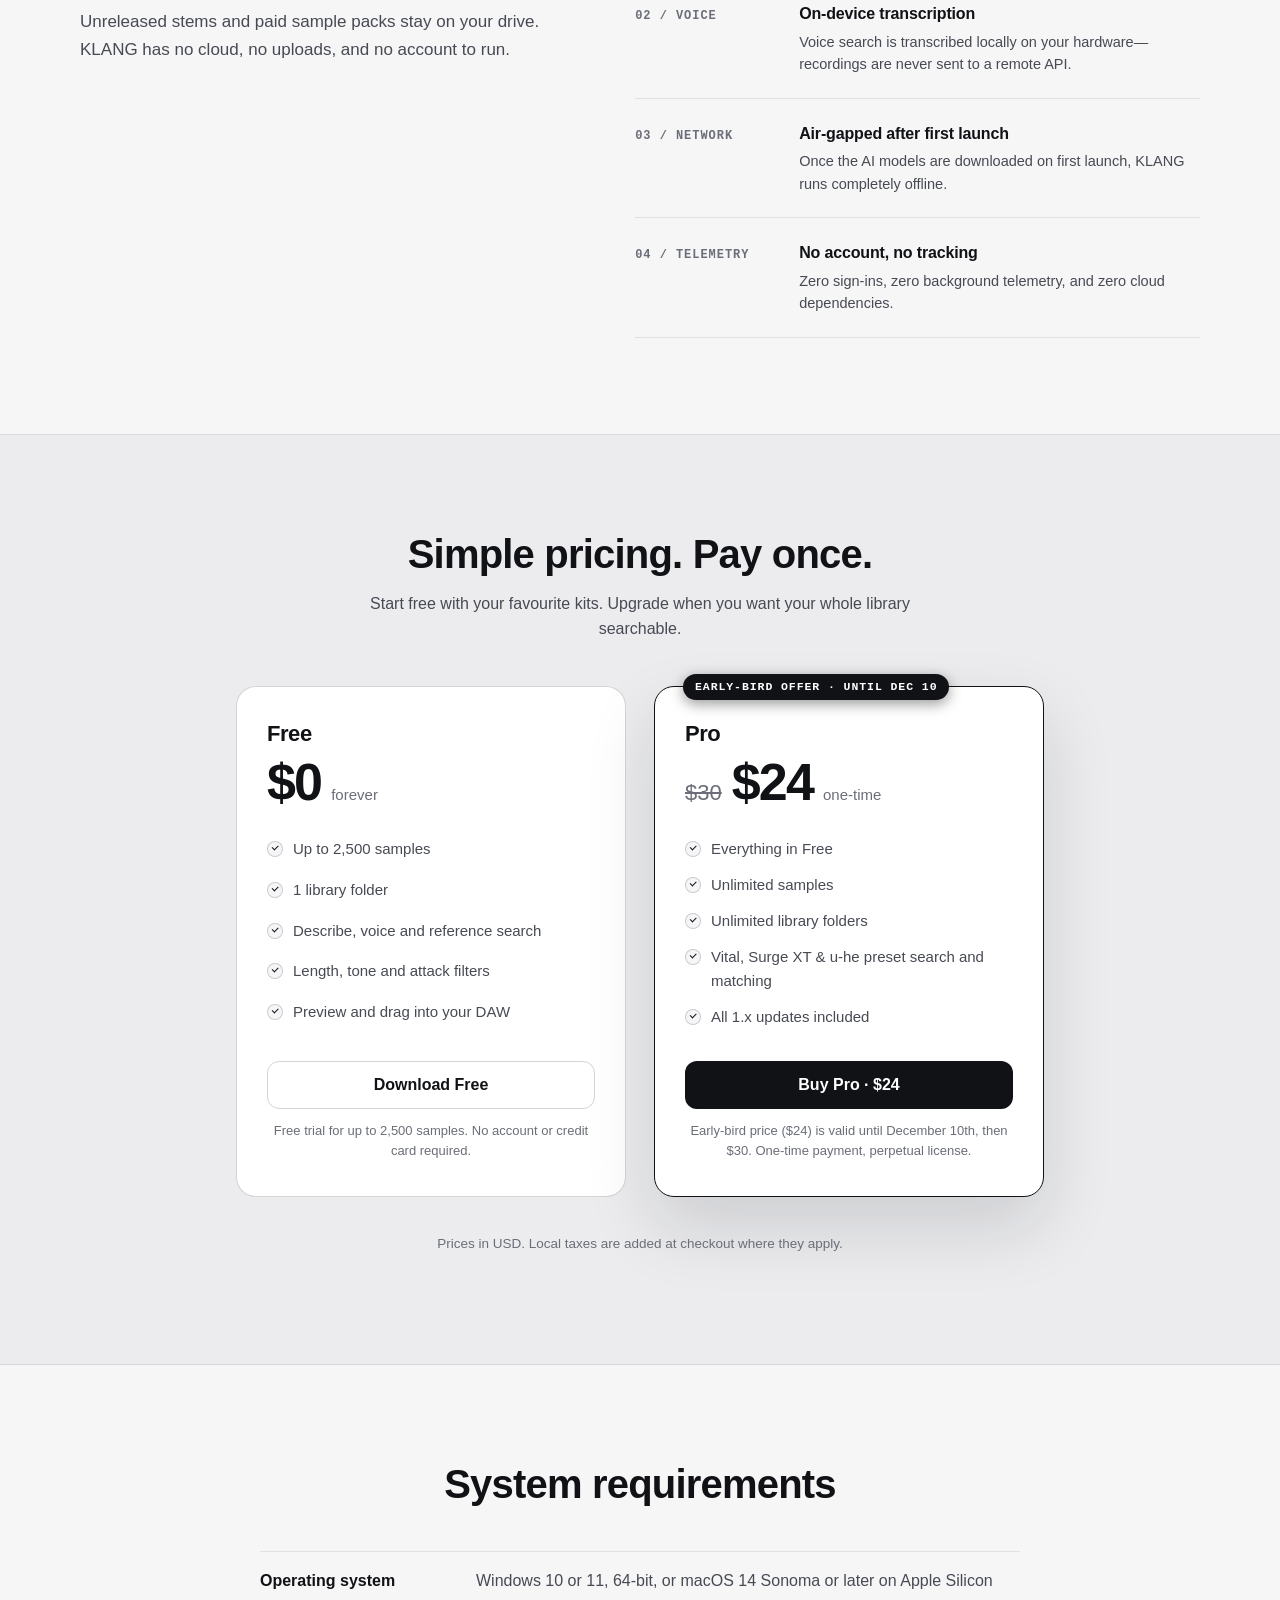
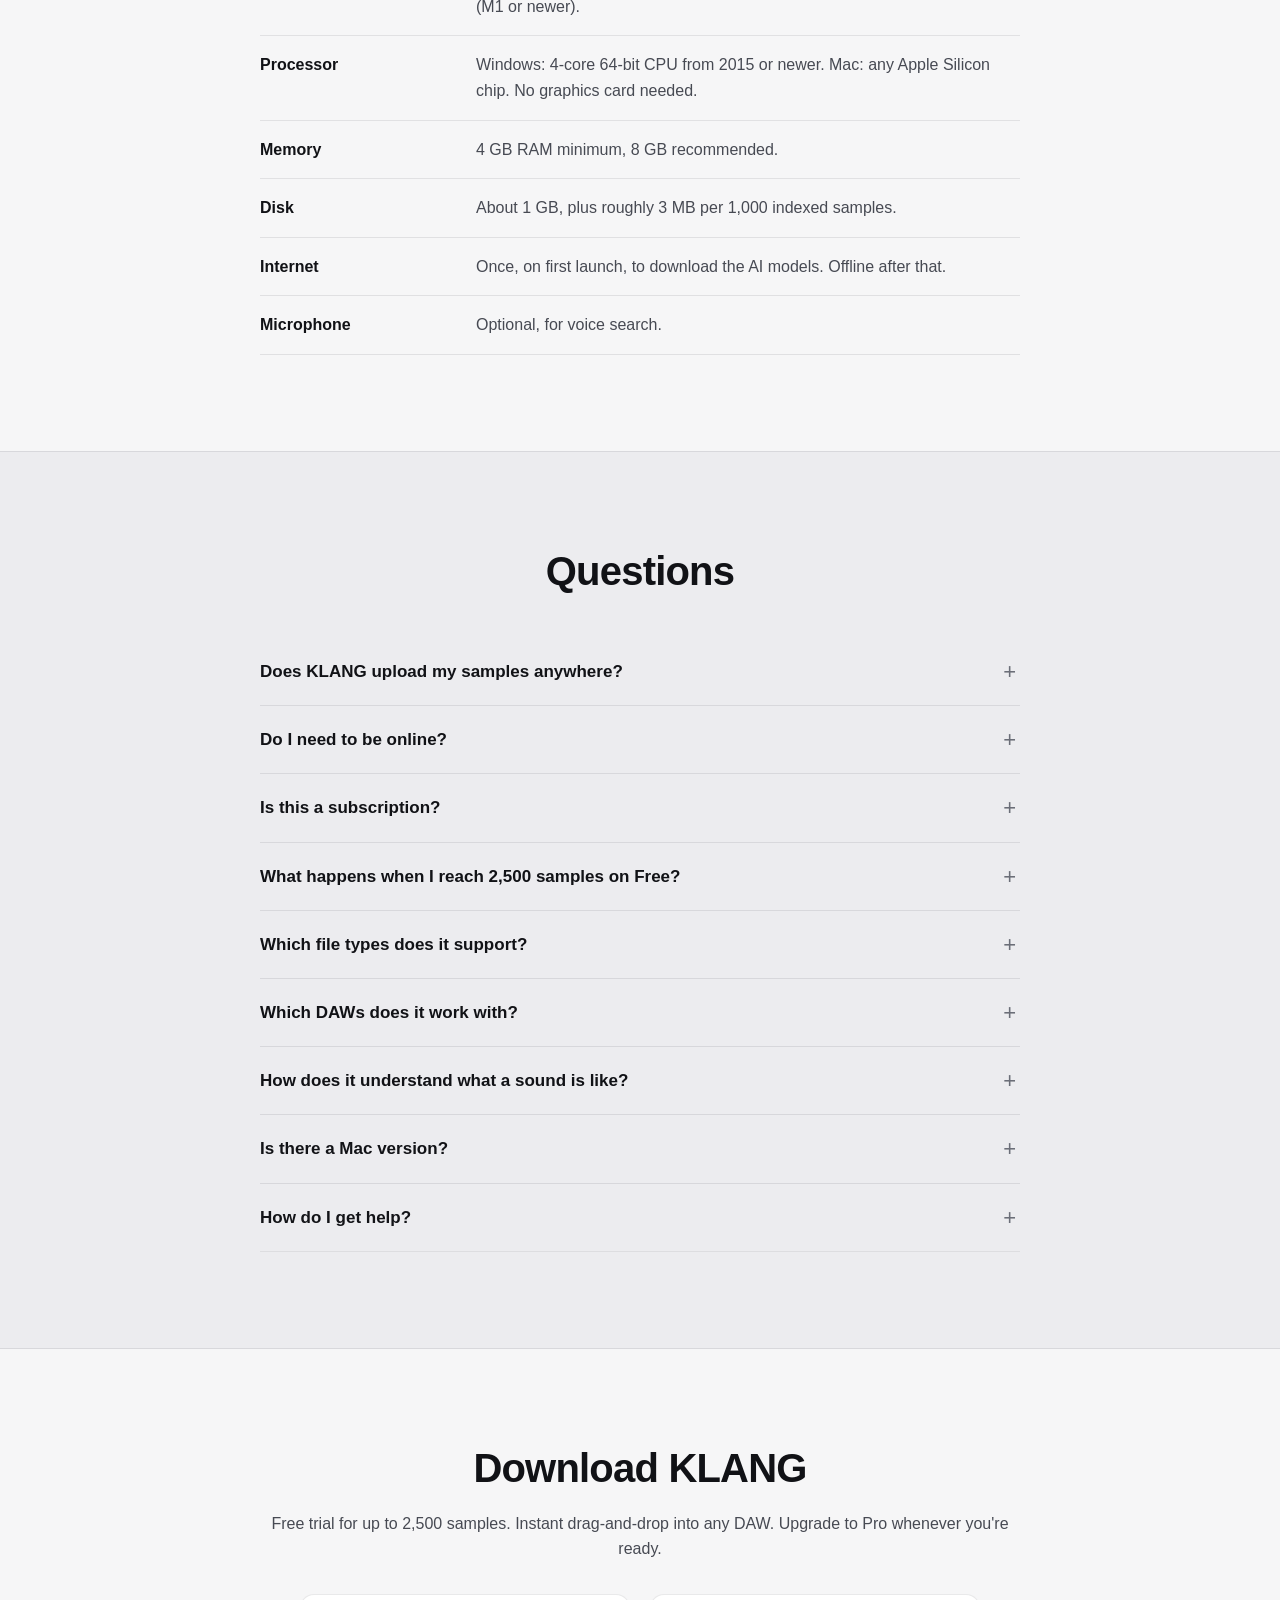
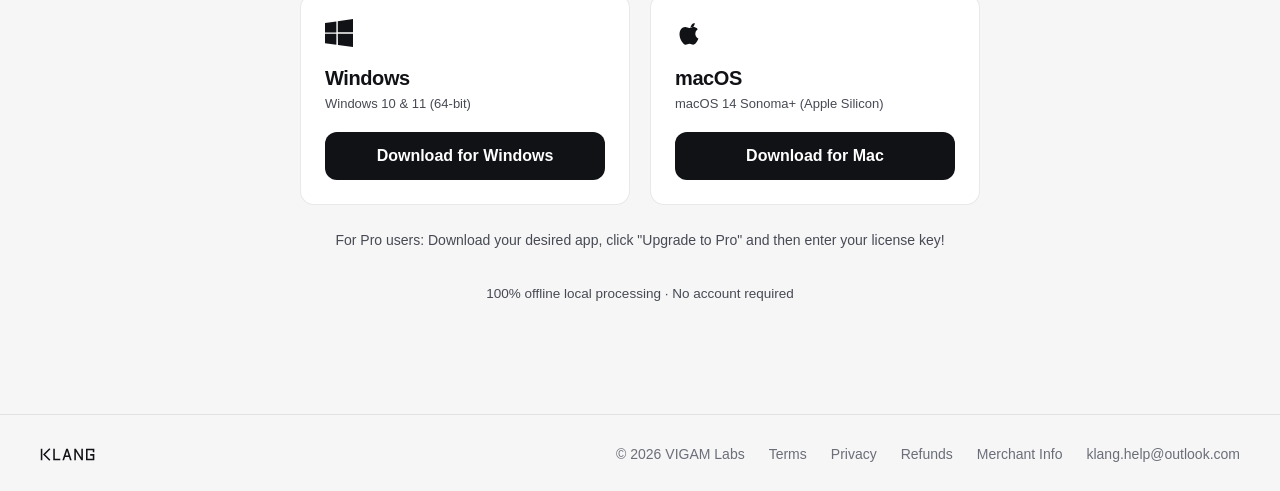
==== commit 21e0fac3: "Restore optimized GSAP motion system with gracious preloader and zero layout shift" ====
--- a/index.html
+++ b/index.html
@@ -25,10 +25,17 @@
       if (t === "light" || t === "dark") document.documentElement.dataset.theme = t;
       else if (matchMedia("(prefers-color-scheme: light)").matches) document.documentElement.dataset.theme = "light";
     } catch (e) { }
+    // Lock scrolling for gracious loading unless reduced-motion is requested
+    if (!matchMedia("(prefers-reduced-motion: reduce)").matches) {
+      document.documentElement.classList.add("klang-loading");
+    }
   </script>
-  <link rel="stylesheet" href="styles.css?v=10" />
+  <link rel="stylesheet" href="styles.css?v=11" />
+  <script src="gsap.min.js" defer></script>
+  <script src="ScrollTrigger.min.js" defer></script>
   <script src="config.js" defer></script>
   <script src="site.js?v=6" defer></script>
+  <script src="animations.js?v=11" defer></script>
 
   <!-- Vercel Web Analytics -->
   <script>
@@ -38,6 +45,27 @@
 </head>
 
 <body>
+  <!-- Gracious Preloader: ensures animations, fonts and layouts are primed -->
+  <div id="klang-preloader" class="klang-preloader" role="status" aria-label="Loading KLANG">
+    <div class="preloader-inner">
+      <div class="preloader-mark">
+        <svg viewBox="0 0 256 256" width="42" height="42" aria-hidden="true">
+          <rect x="52" y="40" width="26" height="176" fill="currentColor" />
+          <polyline points="191.5,39.5 103.5,127.5 191.5,215.5" fill="none" stroke="currentColor" stroke-width="26" stroke-linecap="butt" stroke-linejoin="miter" />
+        </svg>
+      </div>
+      <div class="preloader-track" aria-hidden="true">
+        <div class="preloader-bar" id="preloader-bar"></div>
+      </div>
+      <span class="preloader-text" id="preloader-text">INITIALIZING</span>
+    </div>
+  </div>
+  <noscript>
+    <style>
+      .klang-preloader { display: none !important; }
+      html.klang-loading, html.klang-loading body { overflow: auto !important; height: auto !important; }
+    </style>
+  </noscript>
   <a class="skip" href="#main">Skip to content</a>
 
   <header class="nav">
--- a/styles.css
+++ b/styles.css
@@ -57,6 +57,76 @@
   -webkit-font-smoothing: antialiased;
 }
 
+/* ---------------------------------------------------------------- Preloader */
+html.klang-loading,
+html.klang-loading body {
+  overflow: hidden !important;
+  height: 100% !important;
+}
+
+.klang-preloader {
+  position: fixed;
+  inset: 0;
+  z-index: 999999;
+  background: var(--bg);
+  display: flex;
+  align-items: center;
+  justify-content: center;
+  pointer-events: all;
+  will-change: opacity, transform;
+}
+
+.preloader-inner {
+  display: flex;
+  flex-direction: column;
+  align-items: center;
+  text-align: center;
+  user-select: none;
+}
+
+.preloader-mark {
+  color: var(--ink);
+  display: flex;
+  align-items: center;
+  justify-content: center;
+  filter: drop-shadow(0 0 24px rgba(255, 255, 255, 0.15));
+  animation: preloaderPulse 1.8s ease-in-out infinite alternate;
+}
+
+@keyframes preloaderPulse {
+  0% { transform: scale(0.96); opacity: 0.85; }
+  100% { transform: scale(1.03); opacity: 1; }
+}
+
+.preloader-track {
+  width: 140px;
+  height: 2px;
+  background: var(--line-strong);
+  border-radius: 999px;
+  overflow: hidden;
+  margin-top: 26px;
+  position: relative;
+}
+
+.preloader-bar {
+  height: 100%;
+  width: 0%;
+  background: var(--ink);
+  border-radius: 999px;
+  will-change: width;
+  box-shadow: 0 0 8px rgba(255, 255, 255, 0.35);
+}
+
+.preloader-text {
+  font-size: 10px;
+  font-weight: 600;
+  letter-spacing: 0.22em;
+  text-transform: uppercase;
+  color: var(--ink-3);
+  font-family: ui-monospace, SFMono-Regular, "SF Mono", Menlo, Consolas, monospace;
+  margin-top: 14px;
+}
+
 /* Motion preferences: animation toggle configurable via animations.js */
 @media (prefers-reduced-motion: reduce) {
   html {
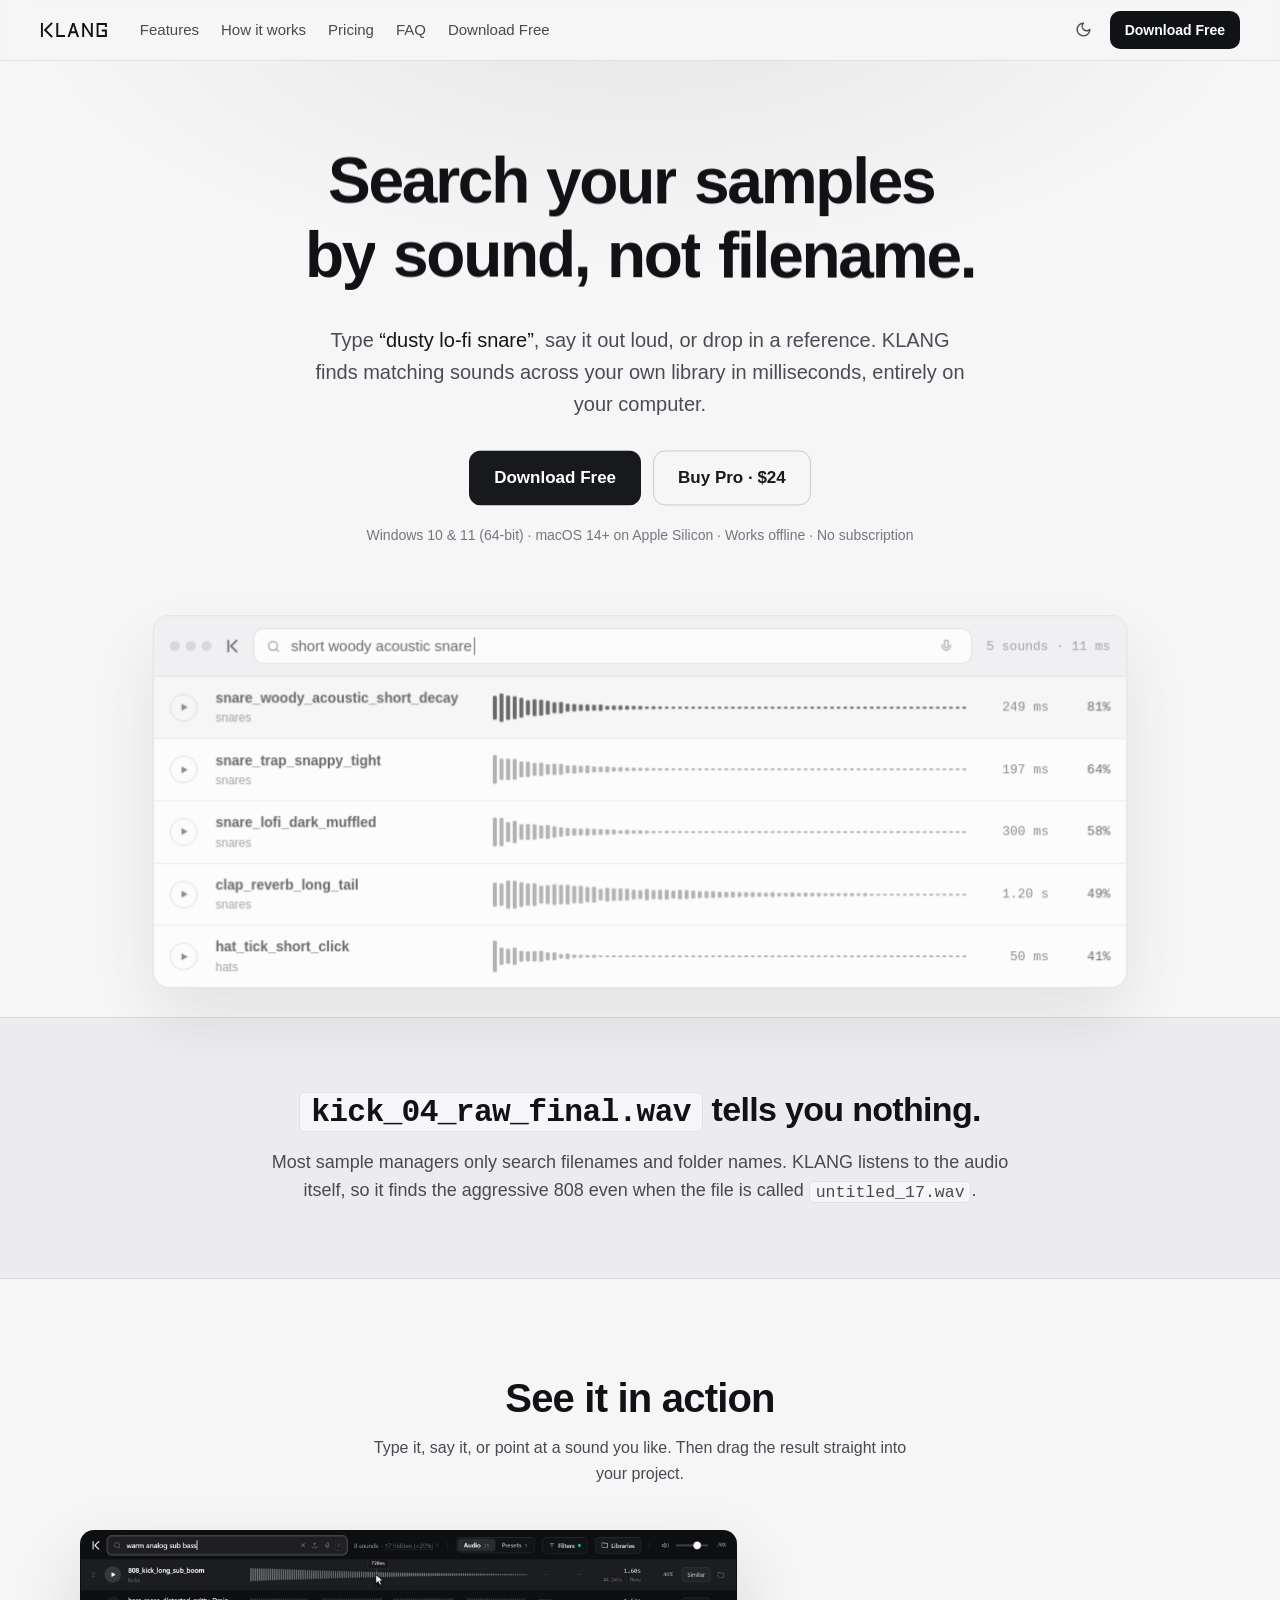
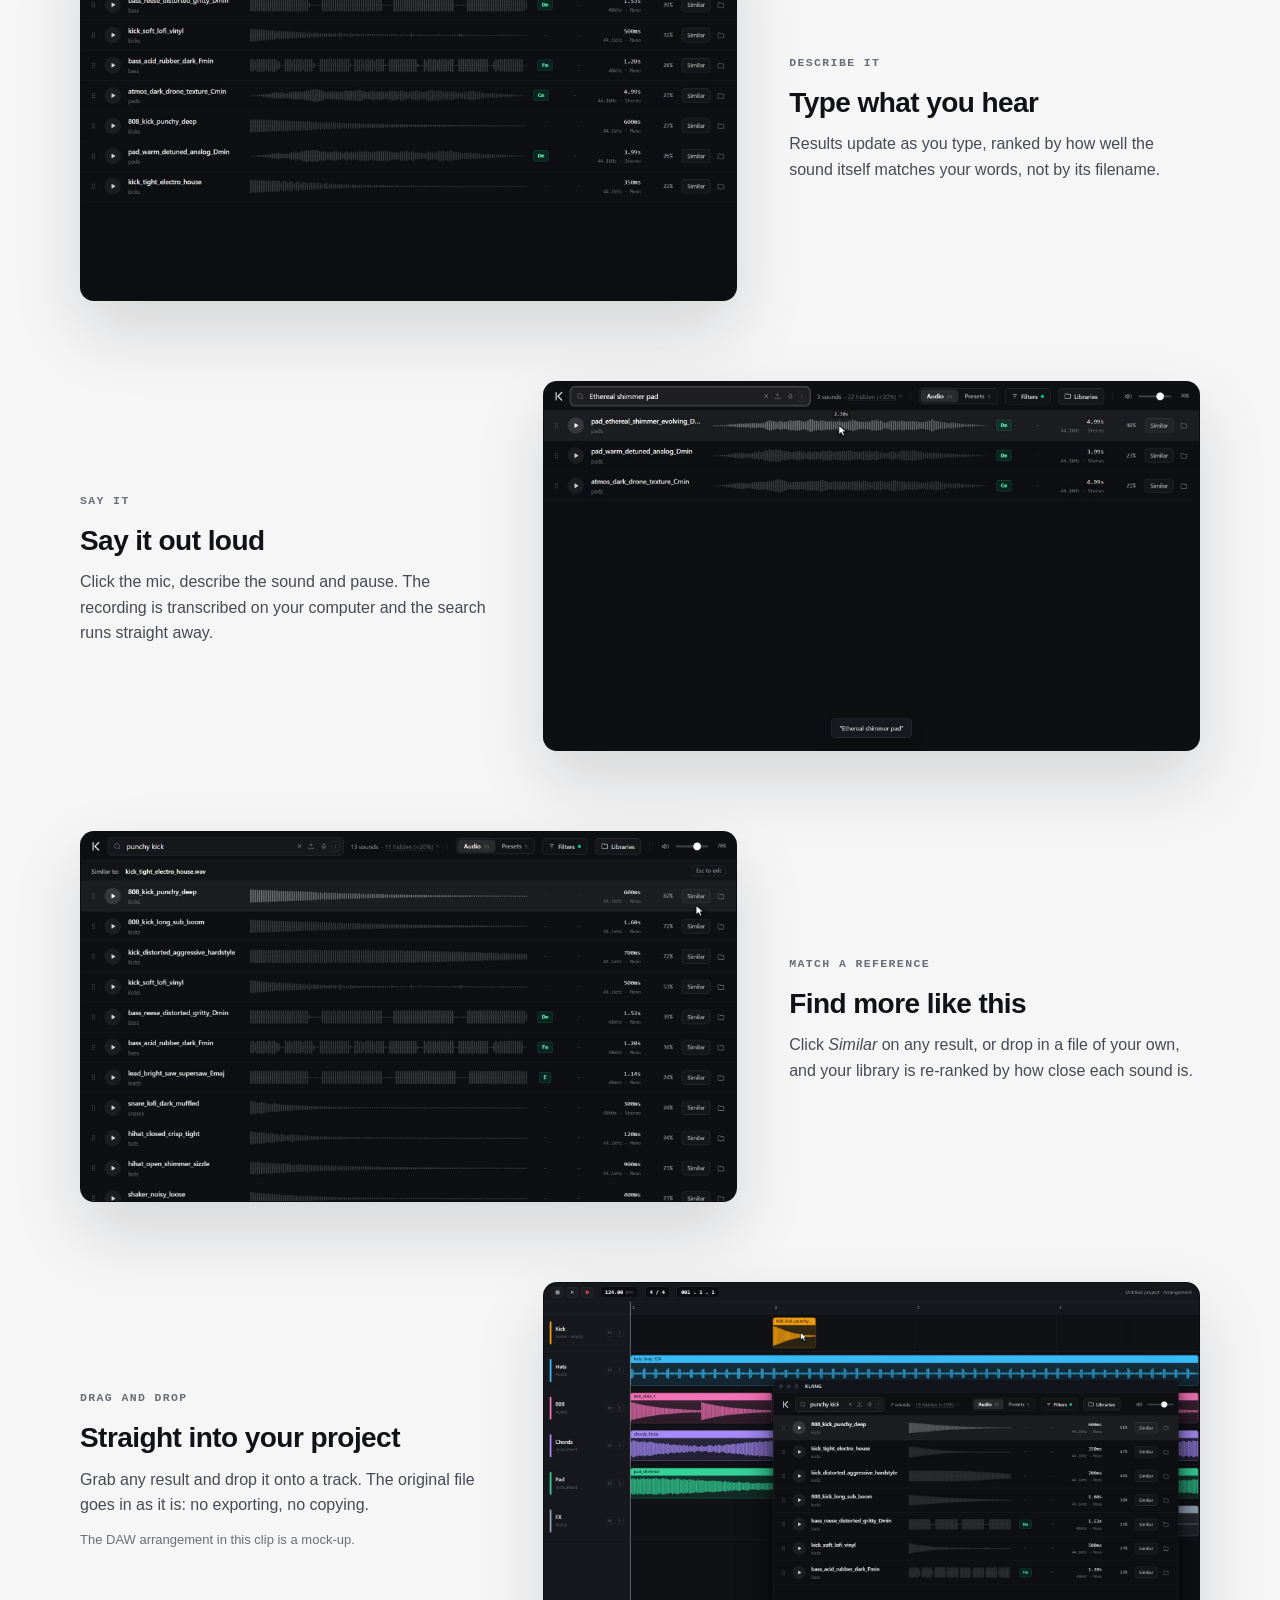
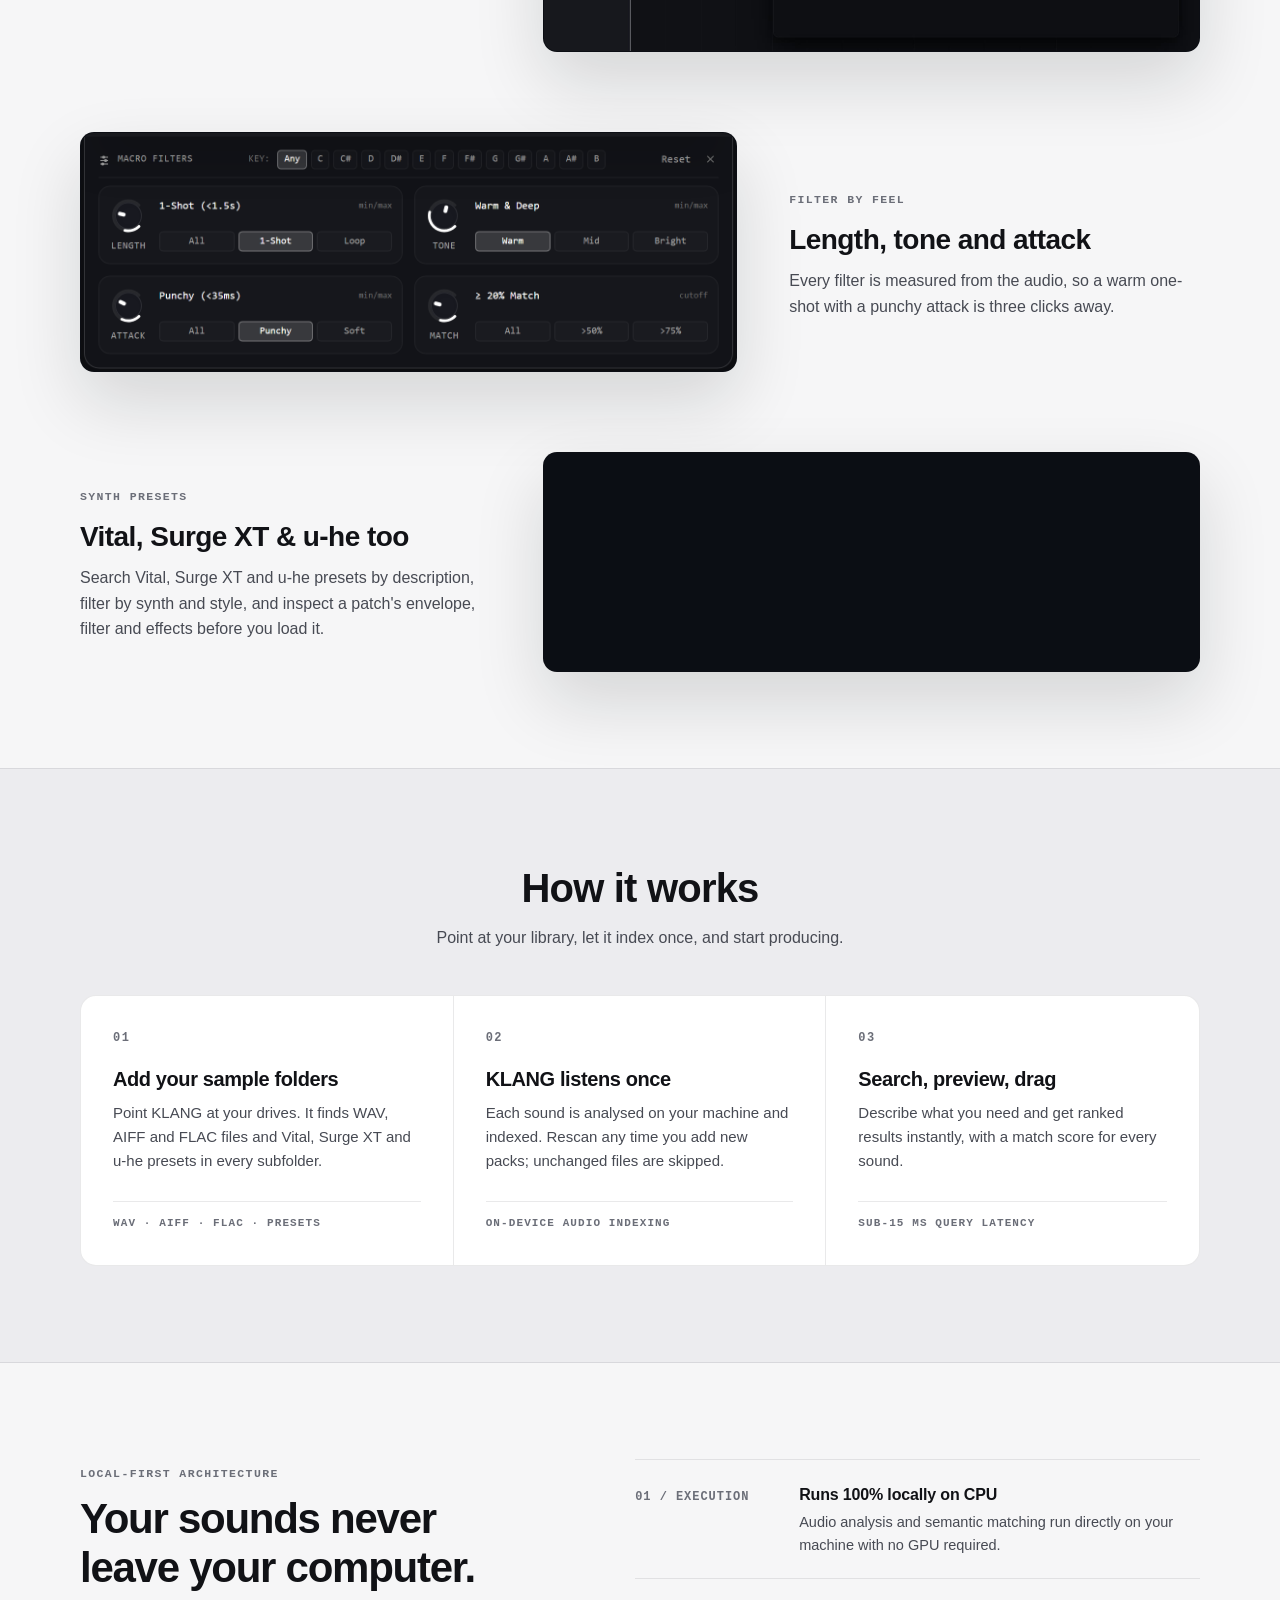
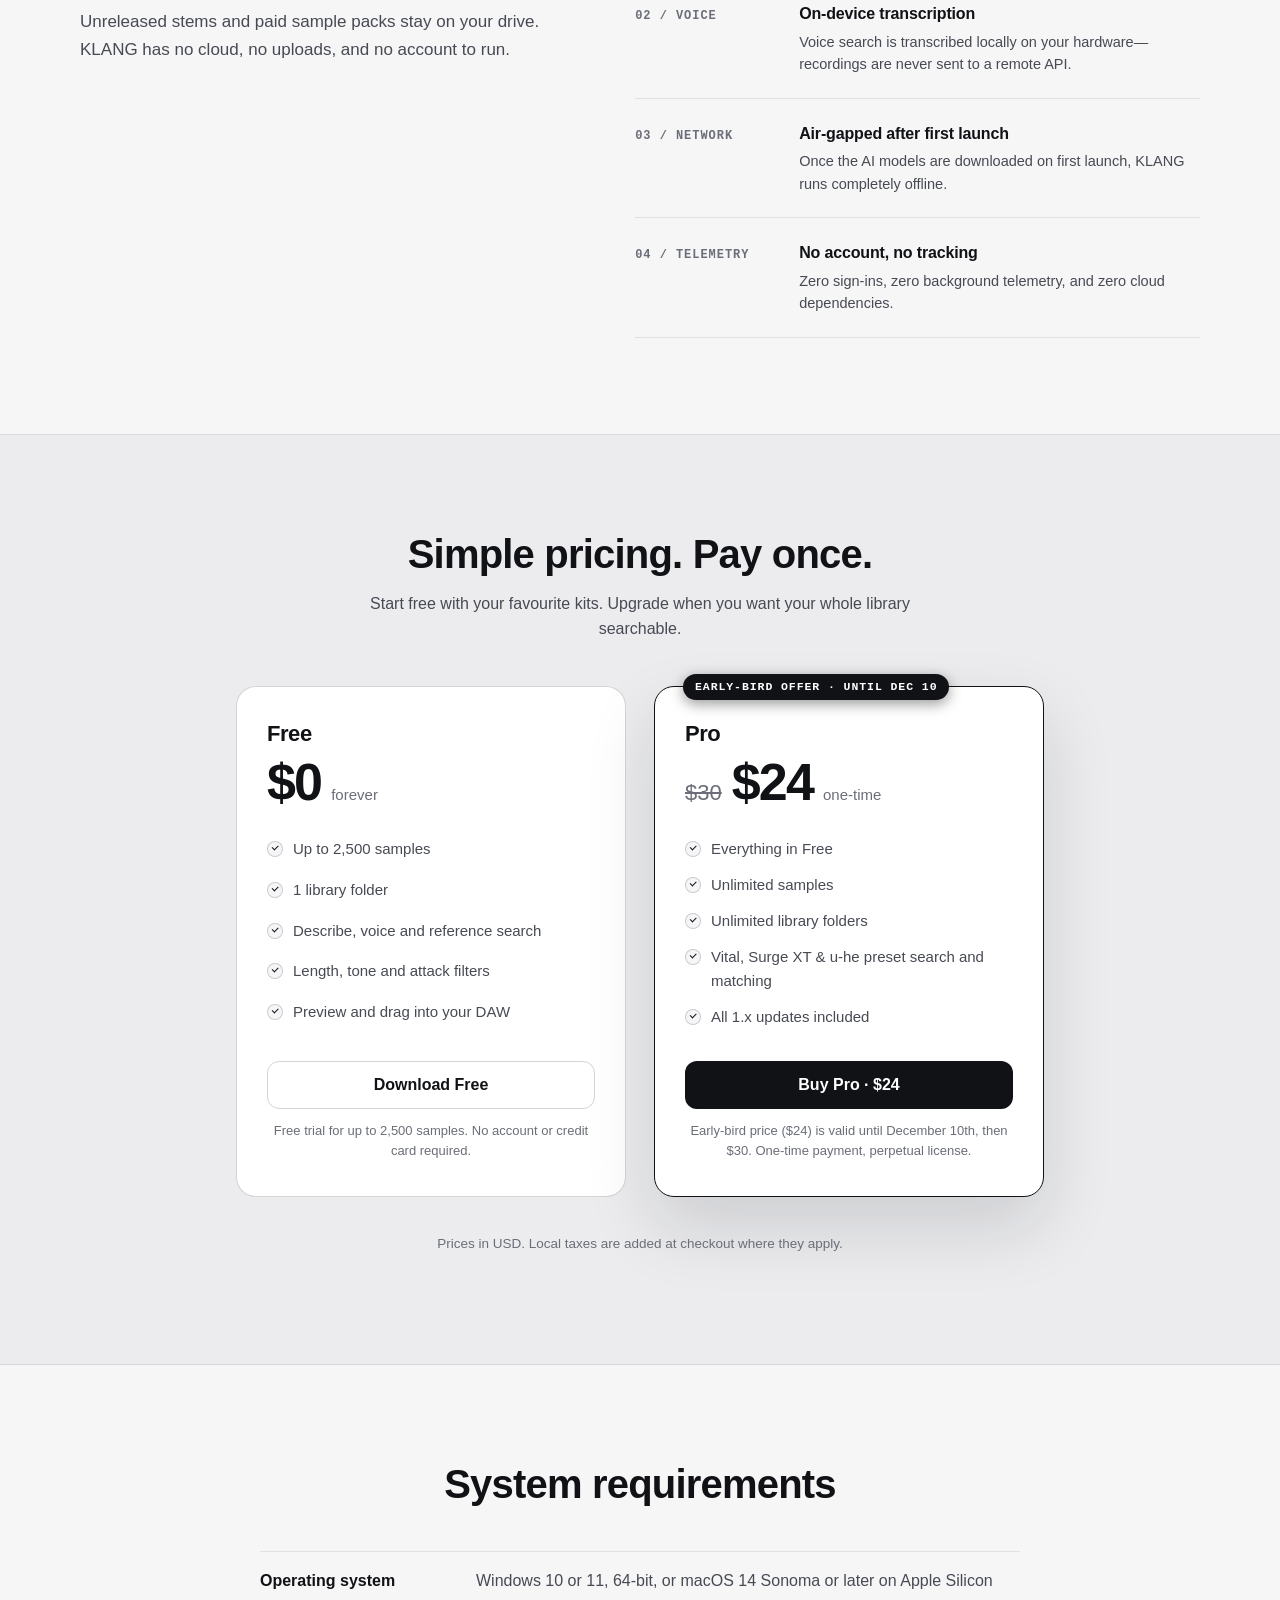
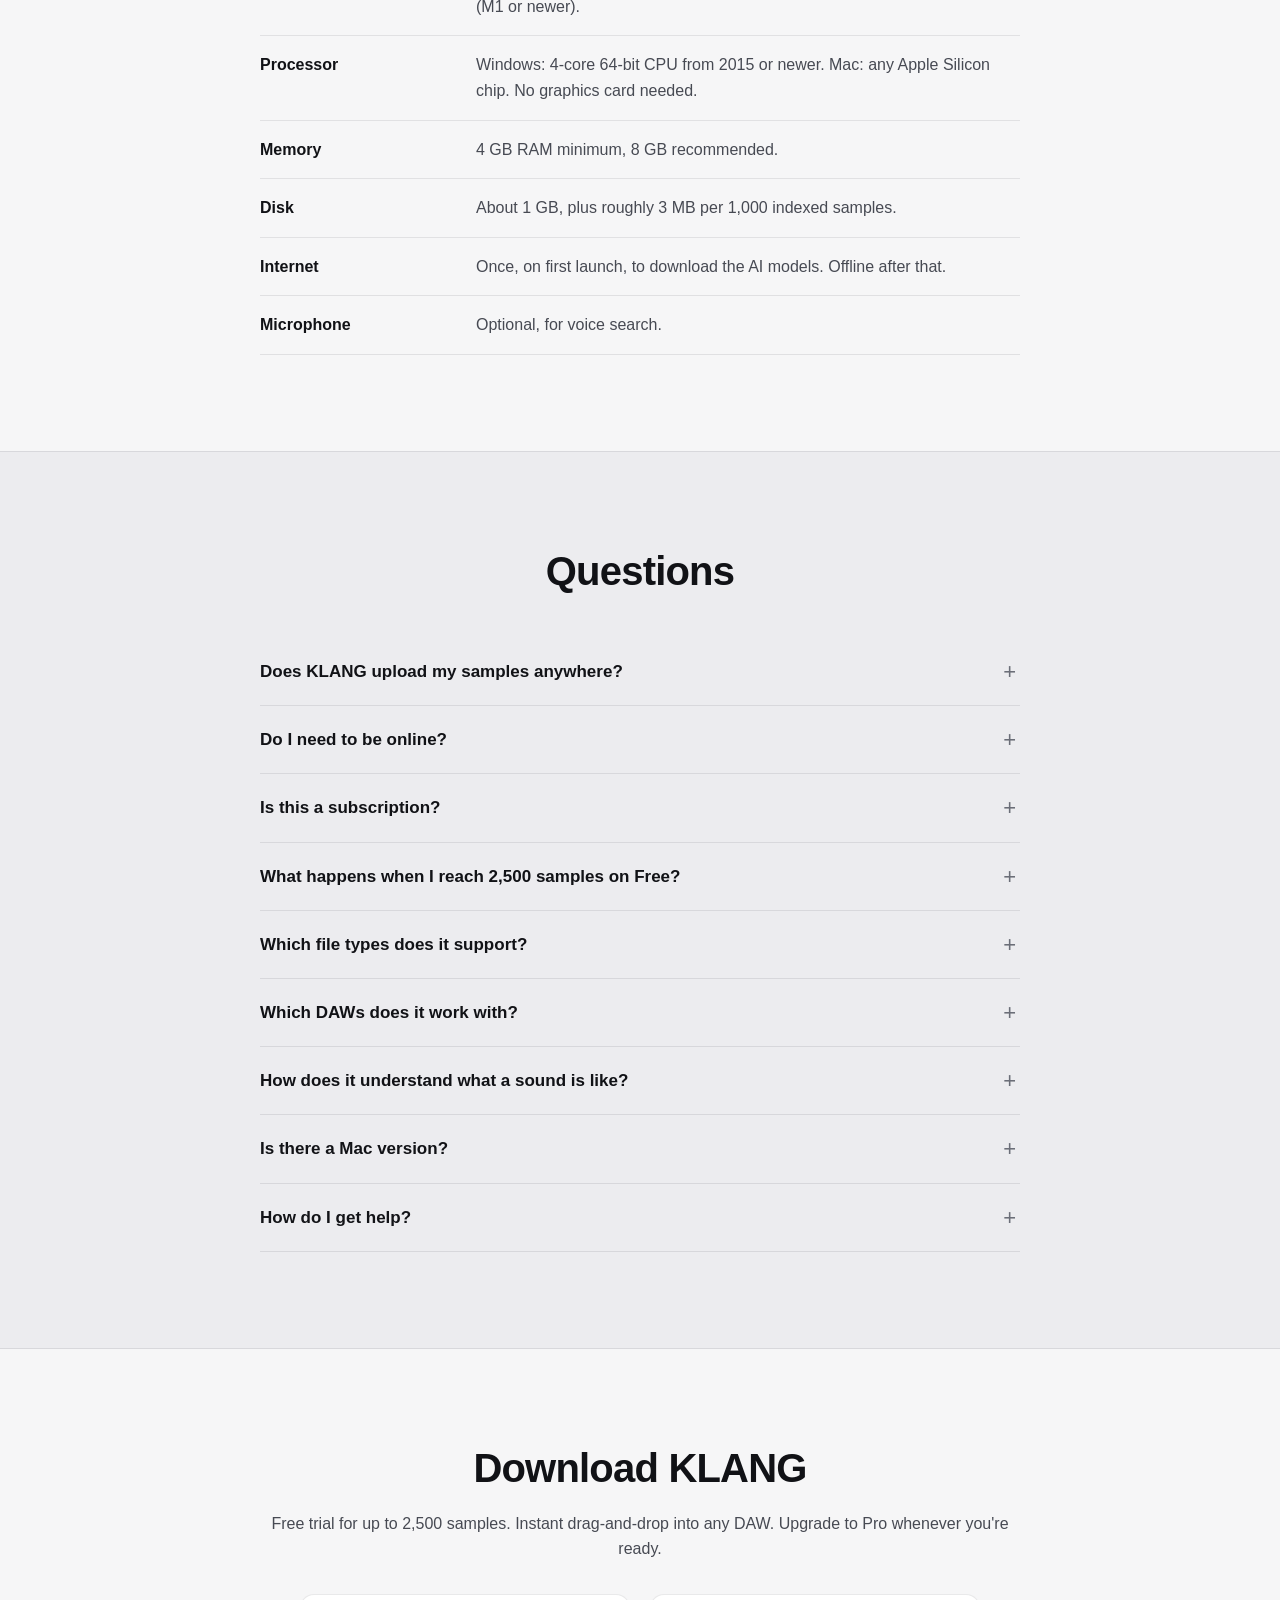
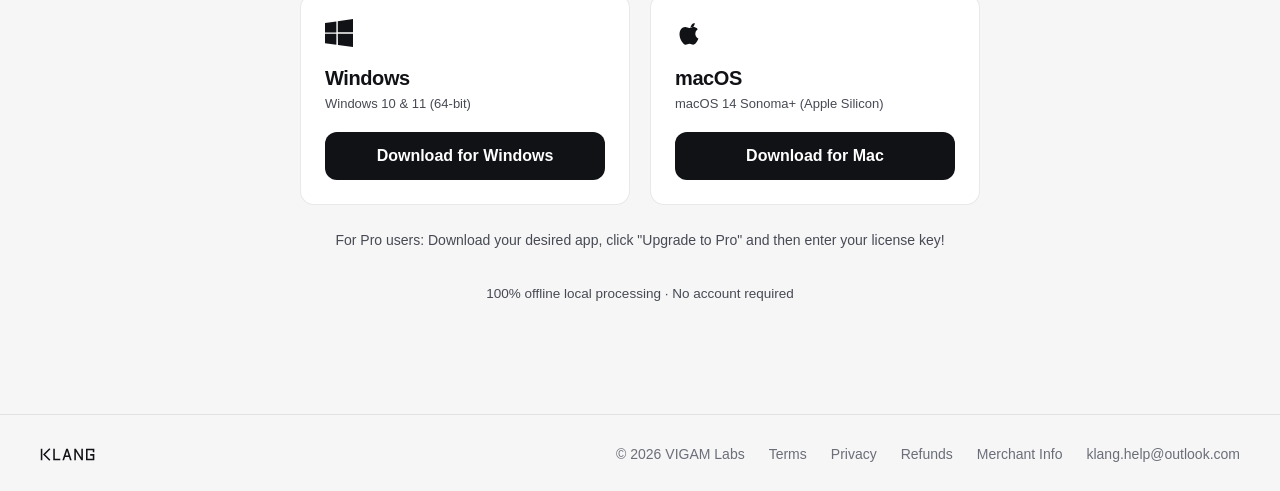
==== commit 08e12281: "Fix animation and preloader execution: remove reduced-motion auto-bailout and enhance preloader sequ" ====
--- a/index.html
+++ b/index.html
@@ -25,17 +25,15 @@
       if (t === "light" || t === "dark") document.documentElement.dataset.theme = t;
       else if (matchMedia("(prefers-color-scheme: light)").matches) document.documentElement.dataset.theme = "light";
     } catch (e) { }
-    // Lock scrolling for gracious loading unless reduced-motion is requested
-    if (!matchMedia("(prefers-reduced-motion: reduce)").matches) {
-      document.documentElement.classList.add("klang-loading");
-    }
+    // Lock scrolling for gracious loading sequence
+    document.documentElement.classList.add("klang-loading");
   </script>
-  <link rel="stylesheet" href="styles.css?v=11" />
+  <link rel="stylesheet" href="styles.css?v=12" />
   <script src="gsap.min.js" defer></script>
   <script src="ScrollTrigger.min.js" defer></script>
   <script src="config.js" defer></script>
-  <script src="site.js?v=6" defer></script>
-  <script src="animations.js?v=11" defer></script>
+  <script src="site.js?v=7" defer></script>
+  <script src="animations.js?v=12" defer></script>
 
   <!-- Vercel Web Analytics -->
   <script>
--- a/styles.css
+++ b/styles.css
@@ -99,8 +99,8 @@
 }
 
 .preloader-track {
-  width: 140px;
-  height: 2px;
+  width: 160px;
+  height: 3px;
   background: var(--line-strong);
   border-radius: 999px;
   overflow: hidden;
@@ -114,7 +114,7 @@
   background: var(--ink);
   border-radius: 999px;
   will-change: width;
-  box-shadow: 0 0 8px rgba(255, 255, 255, 0.35);
+  box-shadow: 0 0 10px rgba(255, 255, 255, 0.45);
 }
 
 .preloader-text {
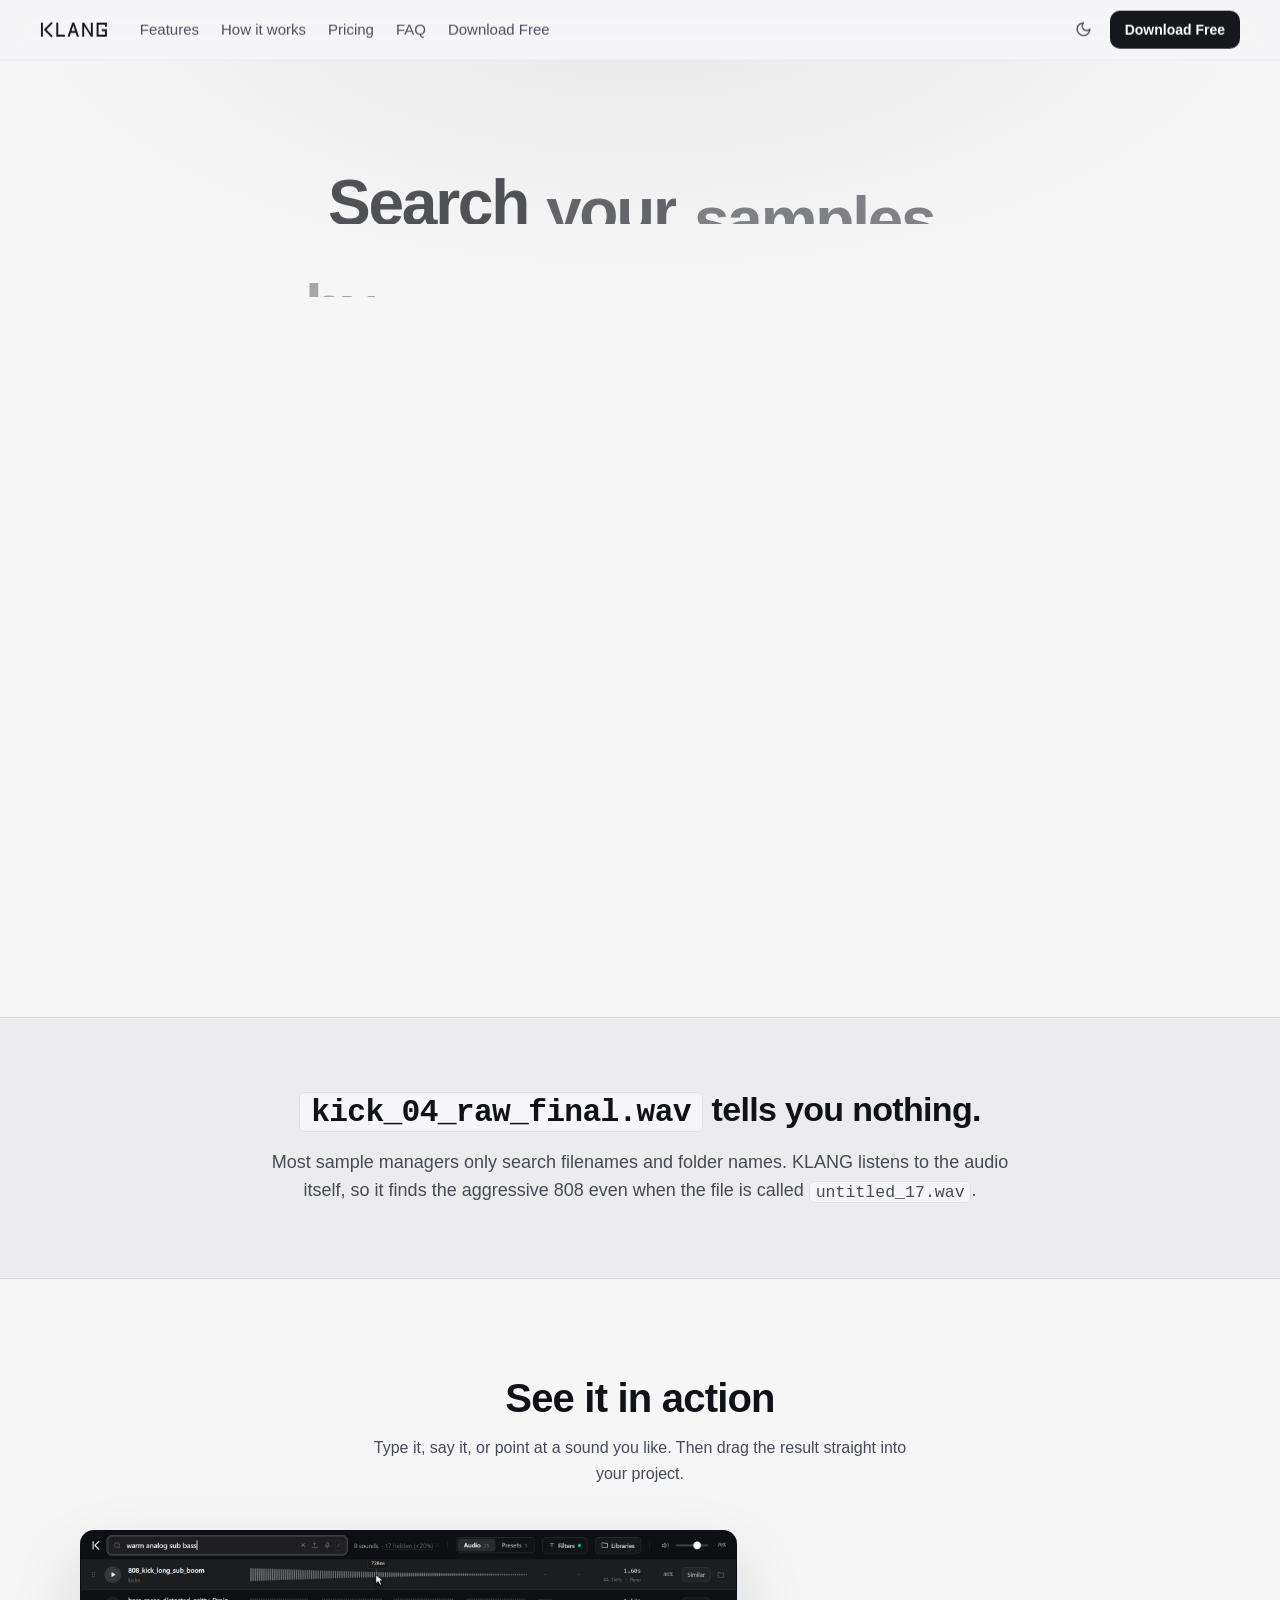
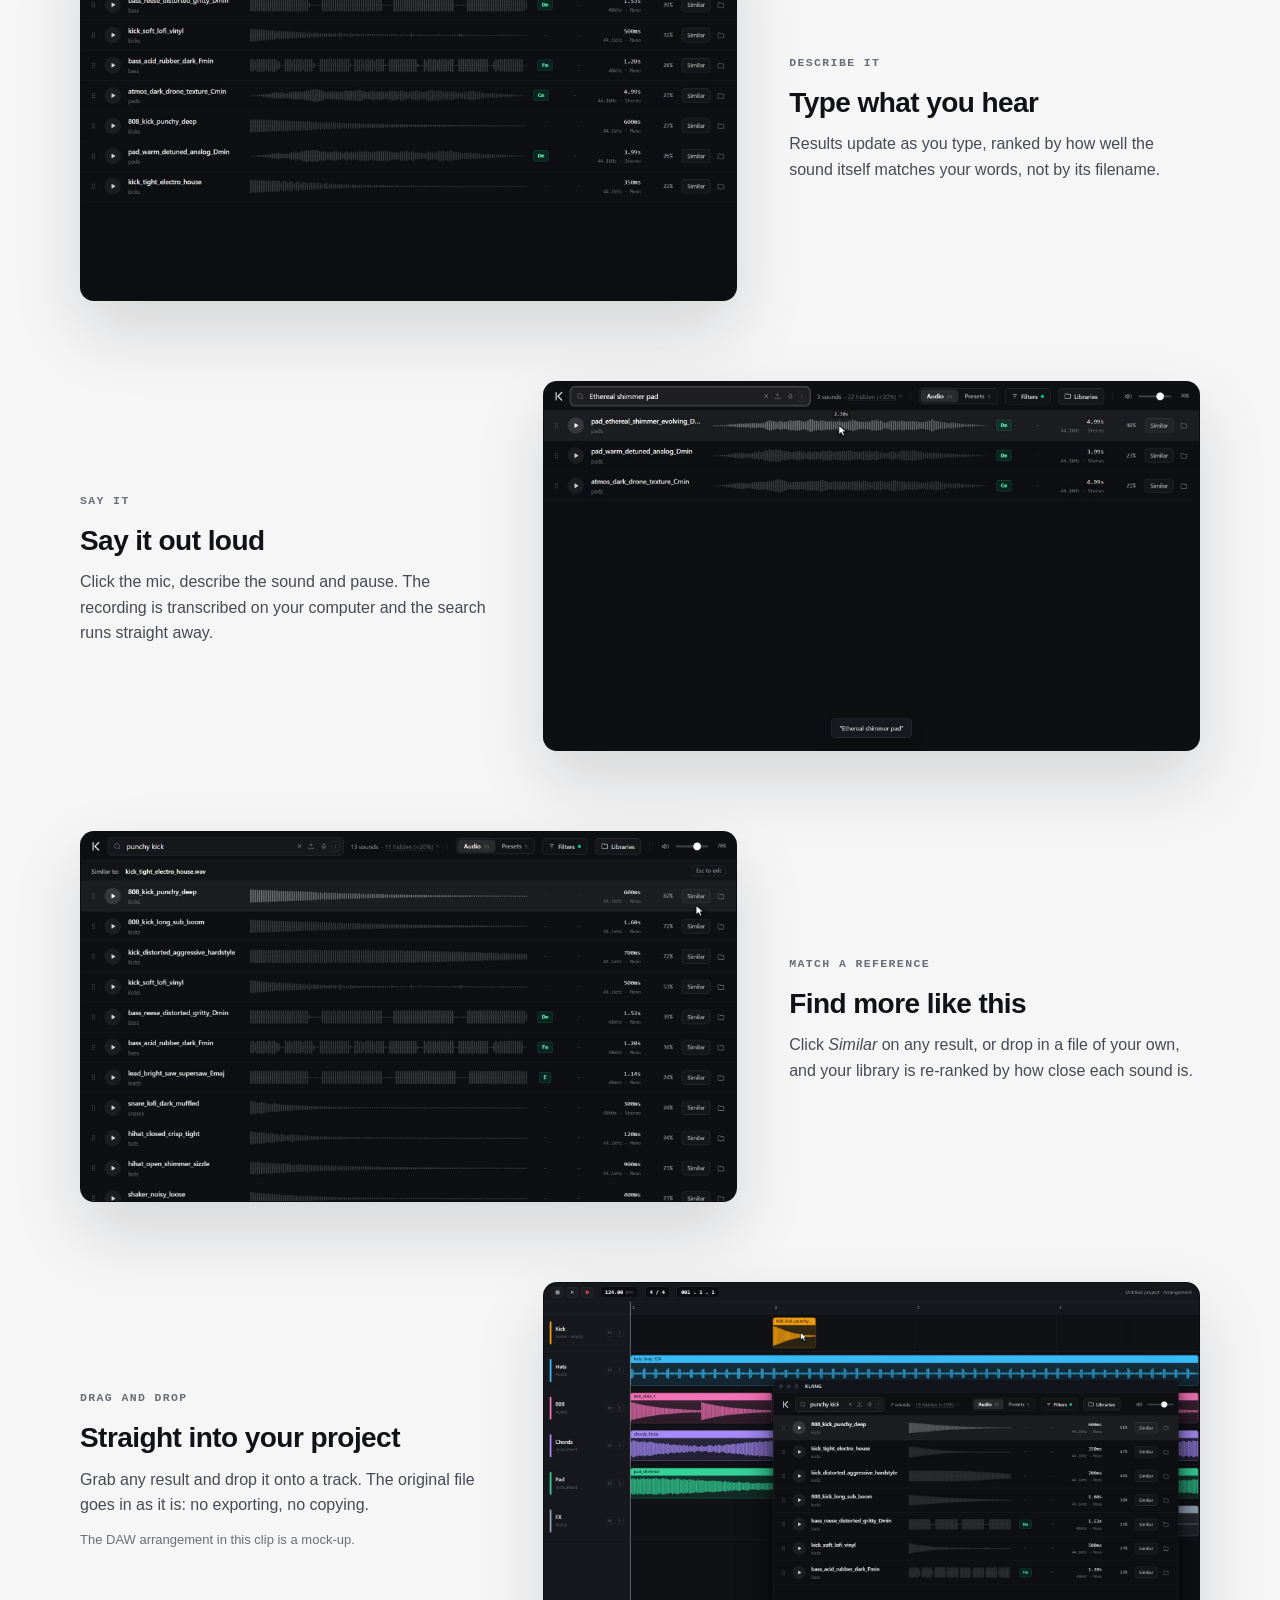
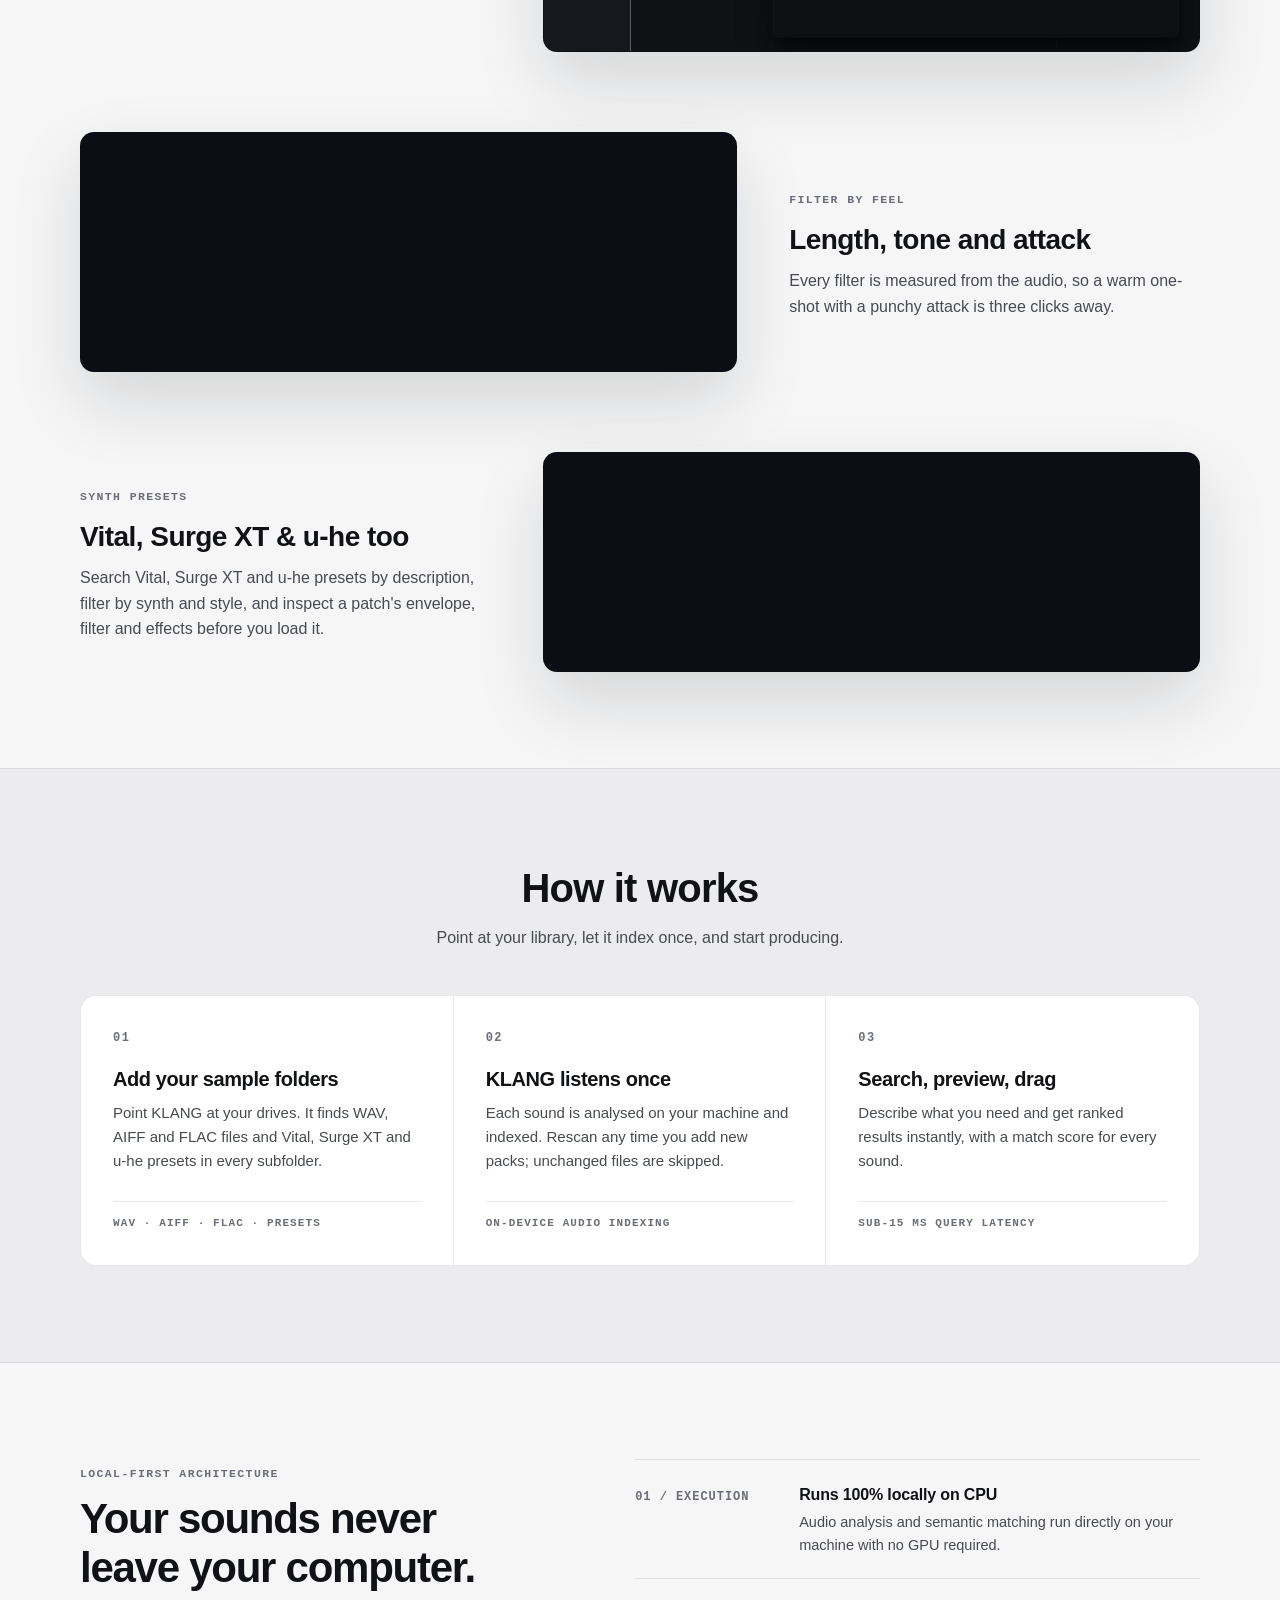
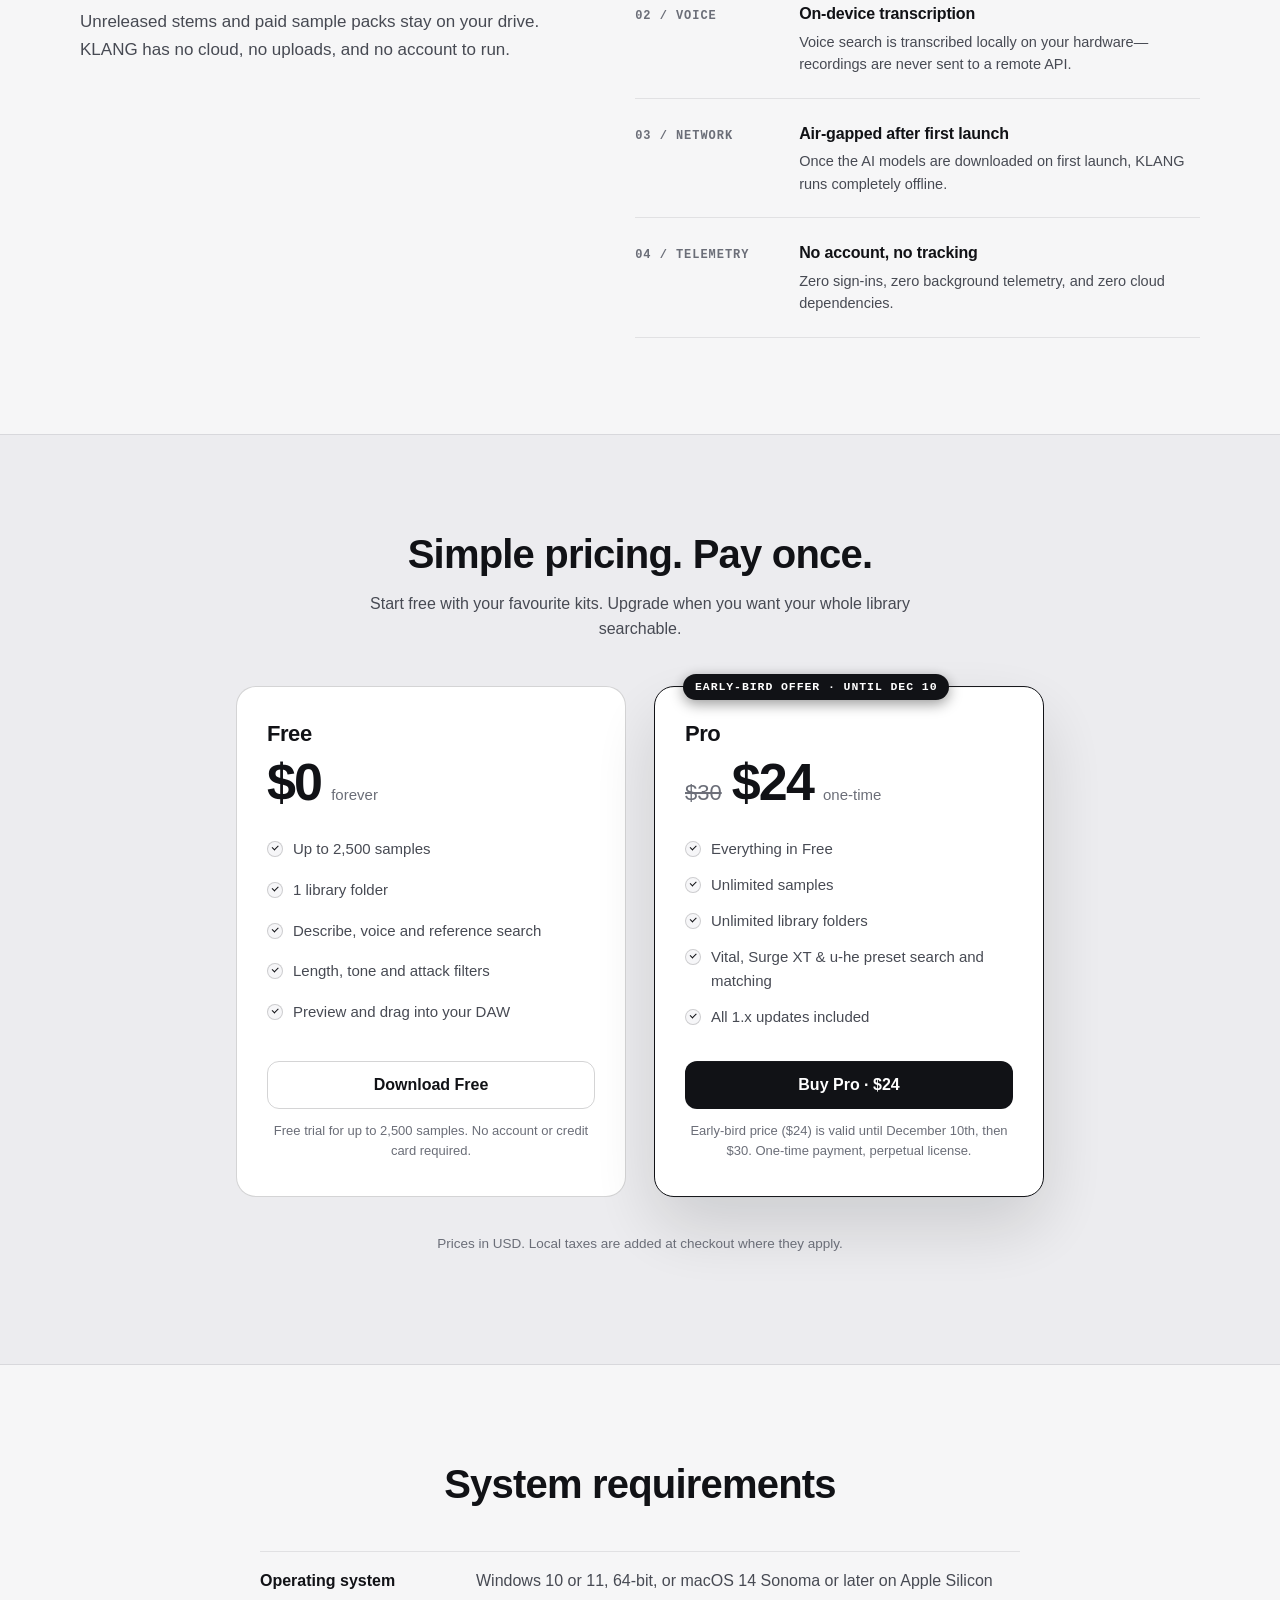
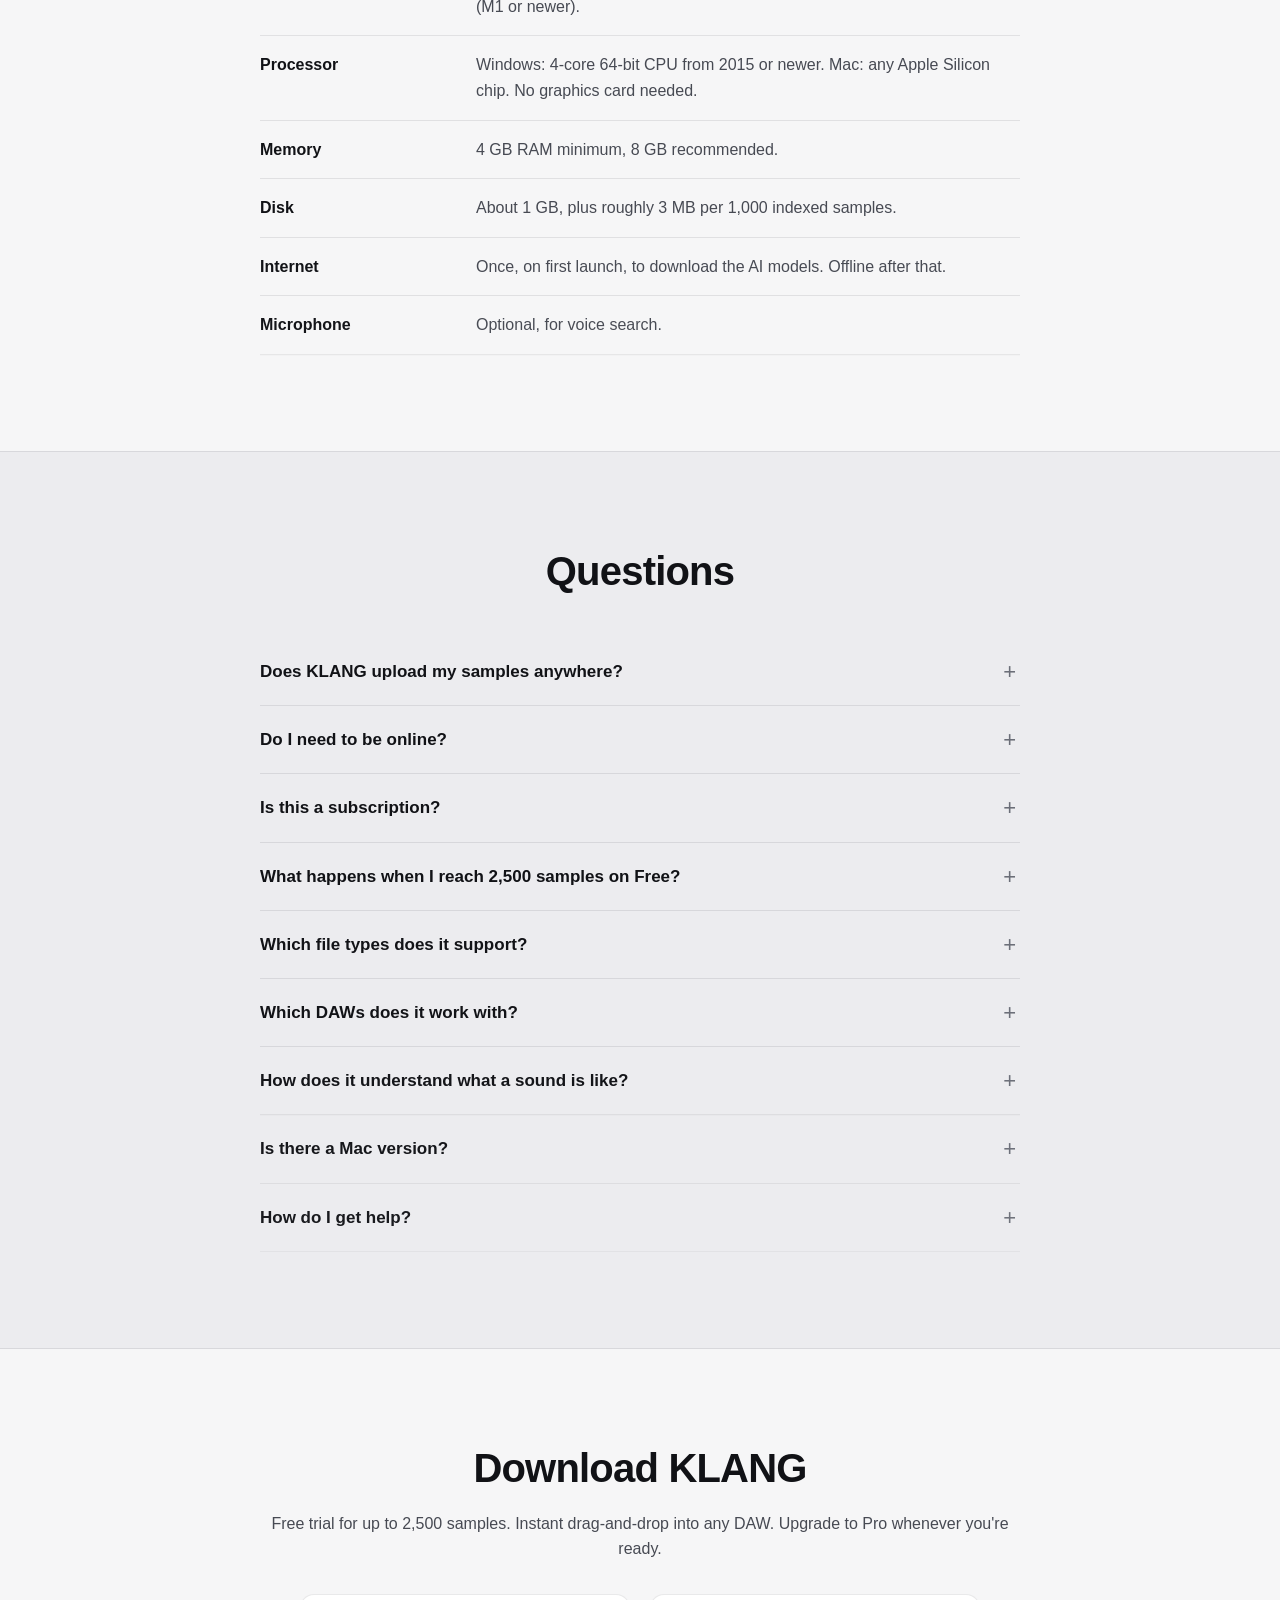
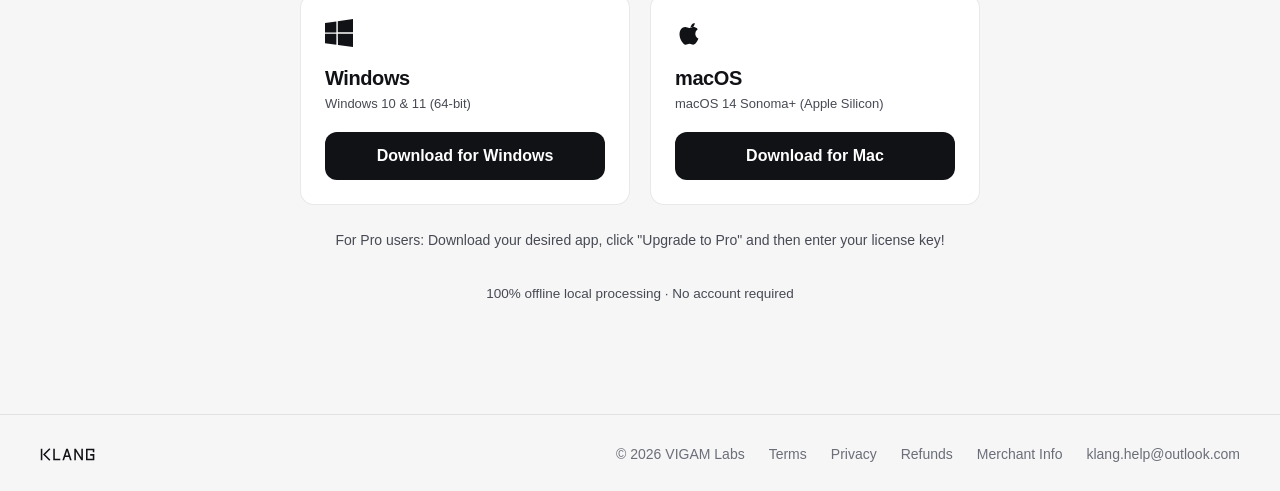
==== commit 2b8f744d: "Port authentic desktop app LoadingScreen: bare K mark, wordmark, and 23-bar symmetrical audio equali" ====
--- a/index.html
+++ b/index.html
@@ -28,12 +28,12 @@
     // Lock scrolling for gracious loading sequence
     document.documentElement.classList.add("klang-loading");
   </script>
-  <link rel="stylesheet" href="styles.css?v=12" />
+  <link rel="stylesheet" href="styles.css?v=13" />
   <script src="gsap.min.js" defer></script>
   <script src="ScrollTrigger.min.js" defer></script>
   <script src="config.js" defer></script>
   <script src="site.js?v=7" defer></script>
-  <script src="animations.js?v=12" defer></script>
+  <script src="animations.js?v=13" defer></script>
 
   <!-- Vercel Web Analytics -->
   <script>
@@ -43,19 +43,53 @@
 </head>
 
 <body>
-  <!-- Gracious Preloader: ensures animations, fonts and layouts are primed -->
-  <div id="klang-preloader" class="klang-preloader" role="status" aria-label="Loading KLANG">
-    <div class="preloader-inner">
-      <div class="preloader-mark">
-        <svg viewBox="0 0 256 256" width="42" height="42" aria-hidden="true">
-          <rect x="52" y="40" width="26" height="176" fill="currentColor" />
-          <polyline points="191.5,39.5 103.5,127.5 191.5,215.5" fill="none" stroke="currentColor" stroke-width="26" stroke-linecap="butt" stroke-linejoin="miter" />
+  <!-- Desktop App Symmetrical Audio Spectrum Loading Screen -->
+  <div id="klang-preloader" class="klang-preloader" role="status" aria-live="polite" aria-label="Loading KLANG">
+    <div class="klang-loading-inner">
+      <!-- Bare K mark seamlessly blended directly into background -->
+      <div class="klang-loading-logo">
+        <svg width="40" height="40" viewBox="40 28 168 200" aria-hidden="true">
+          <rect x="52" y="40" width="24" height="176" fill="currentColor" />
+          <polyline
+            points="191.5,39.5 103.5,127.5 191.5,215.5"
+            fill="none"
+            stroke="currentColor"
+            stroke-width="24"
+            stroke-linecap="butt"
+            stroke-linejoin="miter"
+          />
         </svg>
       </div>
-      <div class="preloader-track" aria-hidden="true">
-        <div class="preloader-bar" id="preloader-bar"></div>
-      </div>
-      <span class="preloader-text" id="preloader-text">INITIALIZING</span>
+
+      <!-- Minimalist wordmark -->
+      <h1 class="klang-loading-wordmark">KLANG</h1>
+
+      <!-- Clean audio visualizer (23 symmetrical bars from desktop app) -->
+      <div class="klang-loading-spectrum" id="klang-loading-spectrum" aria-hidden="true">
+        <span class="klang-eq-bar" style="height:20%;background-color:rgba(255, 255, 255, 0.35);animation:klangEqWave 0.7s ease-in-out 0.0s infinite alternate;"></span>
+        <span class="klang-eq-bar" style="height:32%;background-color:rgba(255, 255, 255, 0.35);animation:klangEqWave 1.3s ease-in-out 0.16s infinite alternate;"></span>
+        <span class="klang-eq-bar" style="height:48%;background-color:rgba(255, 255, 255, 0.35);animation:klangEqWave 1.18s ease-in-out 0.32s infinite alternate;"></span>
+        <span class="klang-eq-bar" style="height:65%;background-color:rgba(255, 255, 255, 0.35);animation:klangEqWave 1.06s ease-in-out 0.48s infinite alternate;"></span>
+        <span class="klang-eq-bar" style="height:80%;background-color:rgba(255, 255, 255, 0.35);animation:klangEqWave 0.94s ease-in-out 0.08s infinite alternate;"></span>
+        <span class="klang-eq-bar" style="height:60%;background-color:rgba(255, 255, 255, 0.35);animation:klangEqWave 0.82s ease-in-out 0.24s infinite alternate;"></span>
+        <span class="klang-eq-bar" style="height:42%;background-color:rgba(255, 255, 255, 0.35);animation:klangEqWave 0.7s ease-in-out 0.4s infinite alternate;"></span>
+        <span class="klang-eq-bar" style="height:75%;background-color:rgba(255, 255, 255, 0.35);animation:klangEqWave 1.3s ease-in-out 0.0s infinite alternate;"></span>
+        <span class="klang-eq-bar" style="height:92%;background-color:rgba(255, 255, 255, 0.35);animation:klangEqWave 1.18s ease-in-out 0.16s infinite alternate;"></span>
+        <span class="klang-eq-bar" style="height:55%;background-color:rgba(255, 255, 255, 0.85);animation:klangEqWave 1.06s ease-in-out 0.32s infinite alternate;"></span>
+        <span class="klang-eq-bar" style="height:38%;background-color:rgba(255, 255, 255, 0.85);animation:klangEqWave 0.94s ease-in-out 0.48s infinite alternate;"></span>
+        <span class="klang-eq-bar" style="height:70%;background-color:rgba(255, 255, 255, 0.85);animation:klangEqWave 0.82s ease-in-out 0.08s infinite alternate;"></span>
+        <span class="klang-eq-bar" style="height:38%;background-color:rgba(255, 255, 255, 0.85);animation:klangEqWave 0.7s ease-in-out 0.24s infinite alternate;"></span>
+        <span class="klang-eq-bar" style="height:55%;background-color:rgba(255, 255, 255, 0.85);animation:klangEqWave 1.3s ease-in-out 0.4s infinite alternate;"></span>
+        <span class="klang-eq-bar" style="height:92%;background-color:rgba(255, 255, 255, 0.35);animation:klangEqWave 1.18s ease-in-out 0.0s infinite alternate;"></span>
+        <span class="klang-eq-bar" style="height:75%;background-color:rgba(255, 255, 255, 0.35);animation:klangEqWave 1.06s ease-in-out 0.16s infinite alternate;"></span>
+        <span class="klang-eq-bar" style="height:42%;background-color:rgba(255, 255, 255, 0.35);animation:klangEqWave 0.94s ease-in-out 0.32s infinite alternate;"></span>
+        <span class="klang-eq-bar" style="height:60%;background-color:rgba(255, 255, 255, 0.35);animation:klangEqWave 0.82s ease-in-out 0.48s infinite alternate;"></span>
+        <span class="klang-eq-bar" style="height:80%;background-color:rgba(255, 255, 255, 0.35);animation:klangEqWave 0.7s ease-in-out 0.08s infinite alternate;"></span>
+        <span class="klang-eq-bar" style="height:65%;background-color:rgba(255, 255, 255, 0.35);animation:klangEqWave 1.3s ease-in-out 0.24s infinite alternate;"></span>
+        <span class="klang-eq-bar" style="height:48%;background-color:rgba(255, 255, 255, 0.35);animation:klangEqWave 1.18s ease-in-out 0.4s infinite alternate;"></span>
+        <span class="klang-eq-bar" style="height:32%;background-color:rgba(255, 255, 255, 0.35);animation:klangEqWave 1.06s ease-in-out 0.0s infinite alternate;"></span>
+        <span class="klang-eq-bar" style="height:20%;background-color:rgba(255, 255, 255, 0.35);animation:klangEqWave 0.94s ease-in-out 0.16s infinite alternate;"></span>
+      </div>
     </div>
   </div>
   <noscript>
--- a/styles.css
+++ b/styles.css
@@ -57,7 +57,7 @@
   -webkit-font-smoothing: antialiased;
 }
 
-/* ---------------------------------------------------------------- Preloader */
+/* ---------------------------------------------------------------- Desktop App Audio Spectrum Preloader */
 html.klang-loading,
 html.klang-loading body {
   overflow: hidden !important;
@@ -68,63 +68,69 @@
   position: fixed;
   inset: 0;
   z-index: 999999;
-  background: var(--bg);
+  background: #0e0f13;
+  color: #ffffff;
   display: flex;
   align-items: center;
   justify-content: center;
-  pointer-events: all;
-  will-change: opacity, transform;
-}
-
-.preloader-inner {
+  user-select: none;
+  -webkit-user-select: none;
+  transition: opacity 0.5s ease-out;
+  will-change: opacity;
+}
+
+.klang-loading-inner {
   display: flex;
   flex-direction: column;
   align-items: center;
   text-align: center;
-  user-select: none;
-}
-
-.preloader-mark {
-  color: var(--ink);
+}
+
+.klang-loading-logo {
+  color: #ffffff;
+  opacity: 0.95;
   display: flex;
   align-items: center;
   justify-content: center;
-  filter: drop-shadow(0 0 24px rgba(255, 255, 255, 0.15));
-  animation: preloaderPulse 1.8s ease-in-out infinite alternate;
-}
-
-@keyframes preloaderPulse {
-  0% { transform: scale(0.96); opacity: 0.85; }
-  100% { transform: scale(1.03); opacity: 1; }
-}
-
-.preloader-track {
-  width: 160px;
-  height: 3px;
-  background: var(--line-strong);
-  border-radius: 999px;
-  overflow: hidden;
-  margin-top: 26px;
-  position: relative;
-}
-
-.preloader-bar {
-  height: 100%;
-  width: 0%;
-  background: var(--ink);
-  border-radius: 999px;
-  will-change: width;
-  box-shadow: 0 0 10px rgba(255, 255, 255, 0.45);
-}
-
-.preloader-text {
-  font-size: 10px;
-  font-weight: 600;
-  letter-spacing: 0.22em;
-  text-transform: uppercase;
-  color: var(--ink-3);
-  font-family: ui-monospace, SFMono-Regular, "SF Mono", Menlo, Consolas, monospace;
-  margin-top: 14px;
+}
+
+.klang-loading-wordmark {
+  margin-top: 16px;
+  margin-bottom: 0;
+  font-size: 20px;
+  font-weight: 700;
+  letter-spacing: 0.35em;
+  padding-left: 0.35em;
+  color: #ffffff;
+  font-family: -apple-system, BlinkMacSystemFont, "Segoe UI", Roboto, Helvetica, Arial, sans-serif;
+}
+
+.klang-loading-spectrum {
+  margin-top: 24px;
+  display: flex;
+  align-items: flex-end;
+  justify-content: center;
+  gap: 3px;
+  height: 24px;
+  padding: 0 16px;
+}
+
+.klang-eq-bar {
+  width: 4px;
+  border-radius: 9999px;
+  transform-origin: bottom;
+  transition: height 0.2s ease, opacity 0.2s ease;
+}
+
+@keyframes klangEqWave {
+  0% { transform: scaleY(0.25); opacity: 0.3; }
+  50% { transform: scaleY(1.15); opacity: 0.9; }
+  100% { transform: scaleY(0.5); opacity: 0.5; }
+}
+
+.klang-preloader.is-done .klang-eq-bar {
+  animation: none !important;
+  height: 20% !important;
 }
 
 /* Motion preferences: animation toggle configurable via animations.js */
